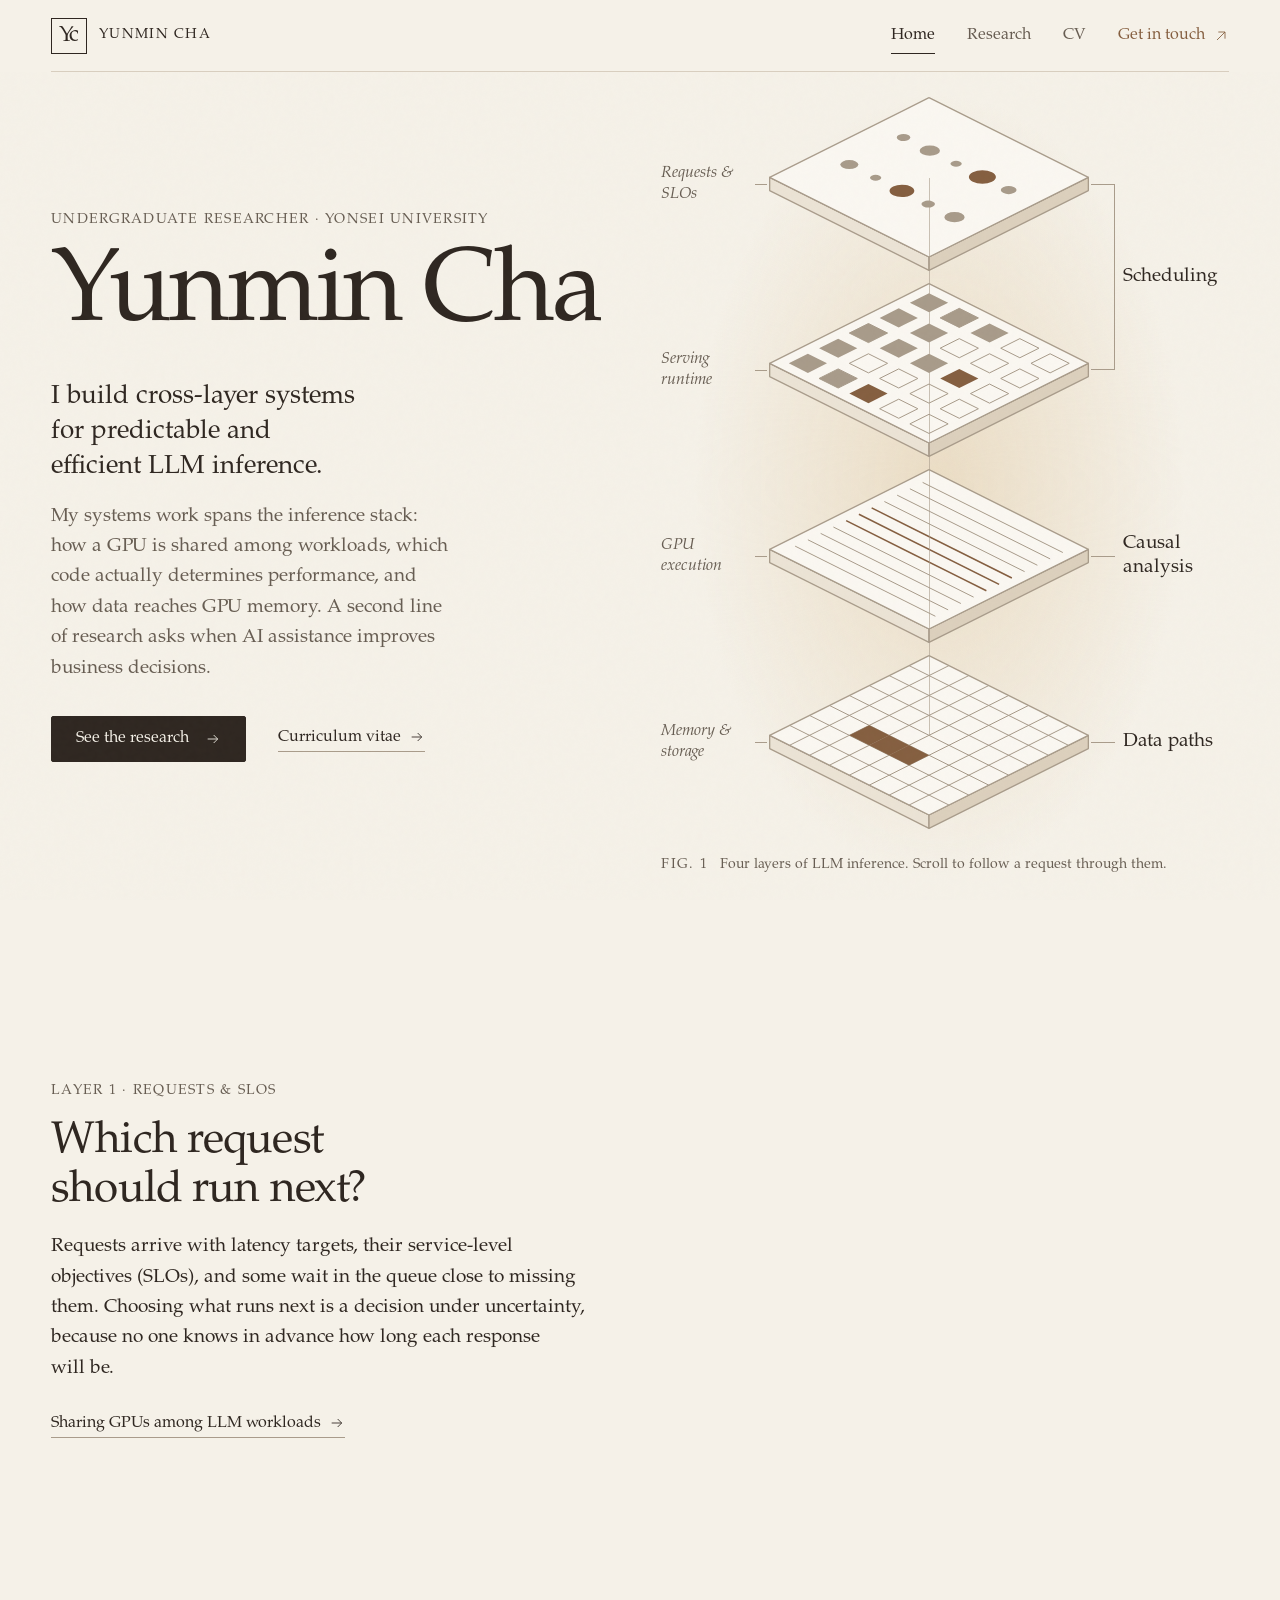
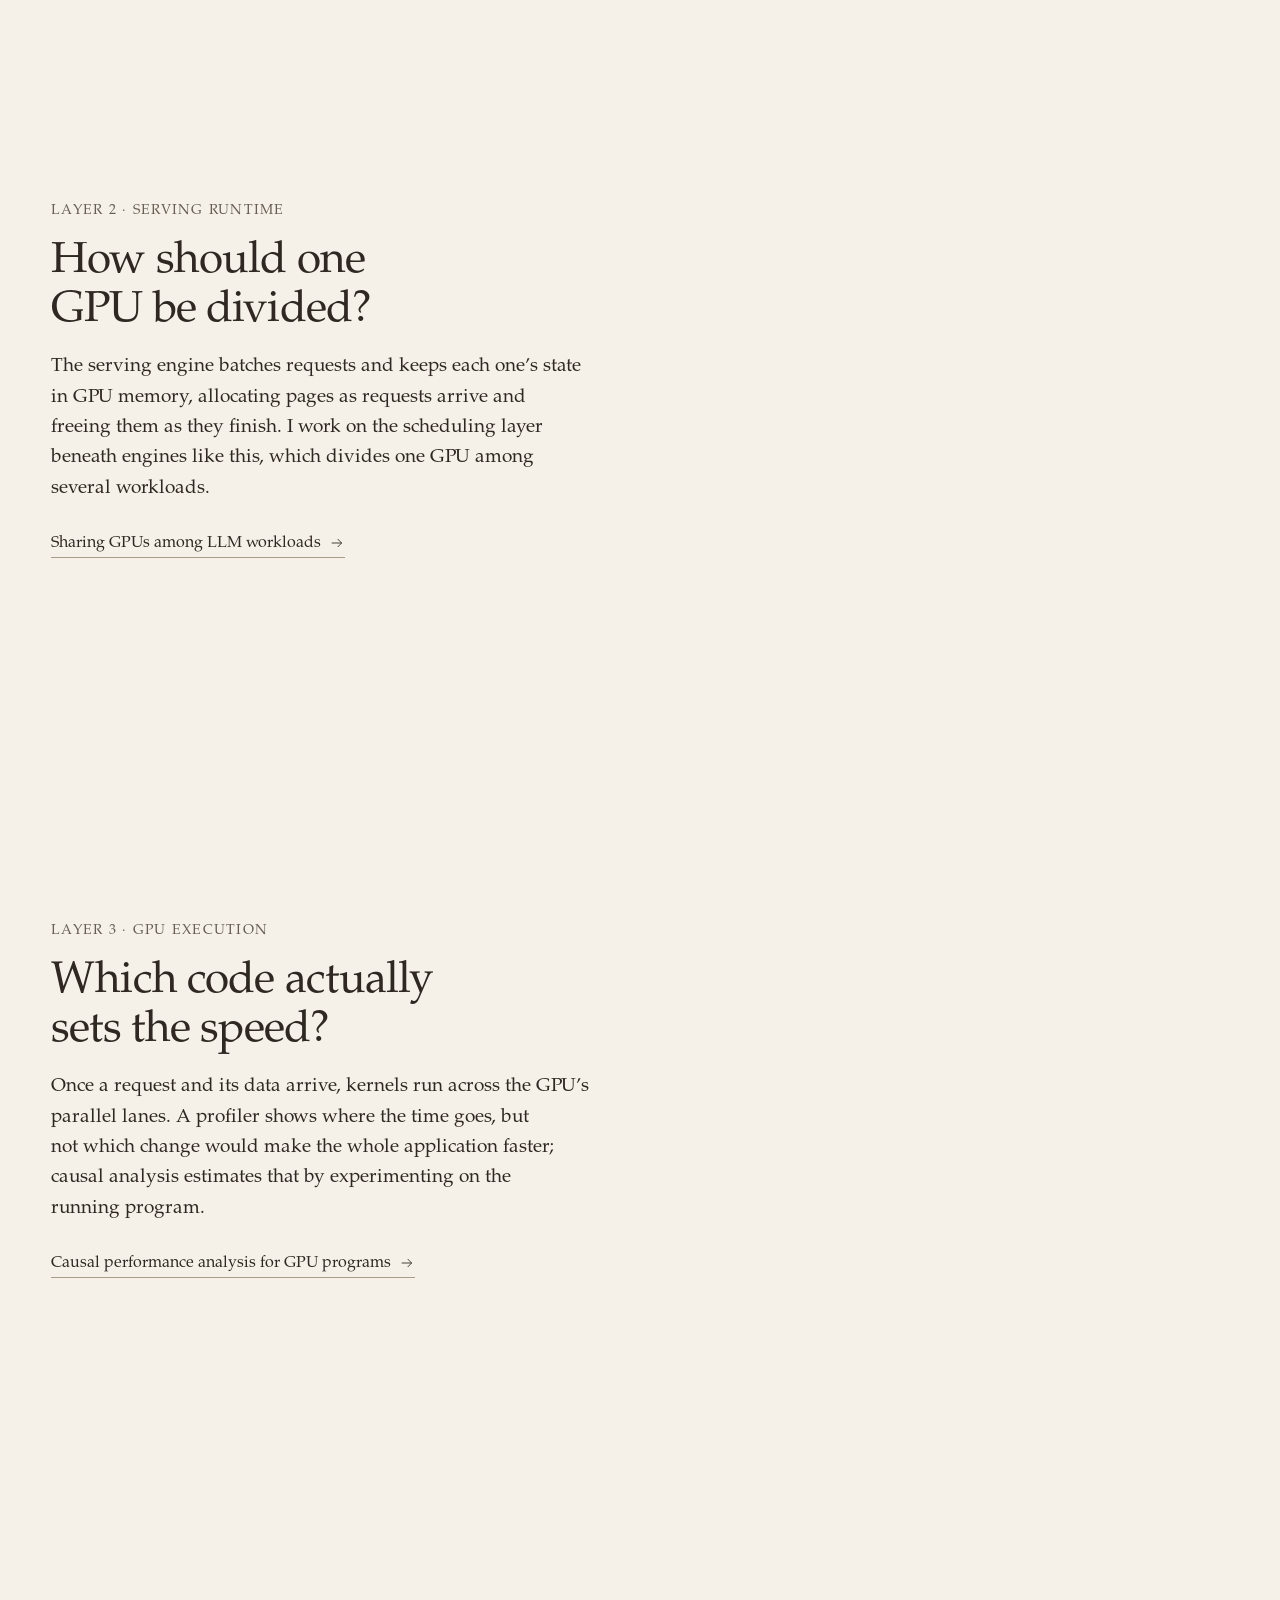
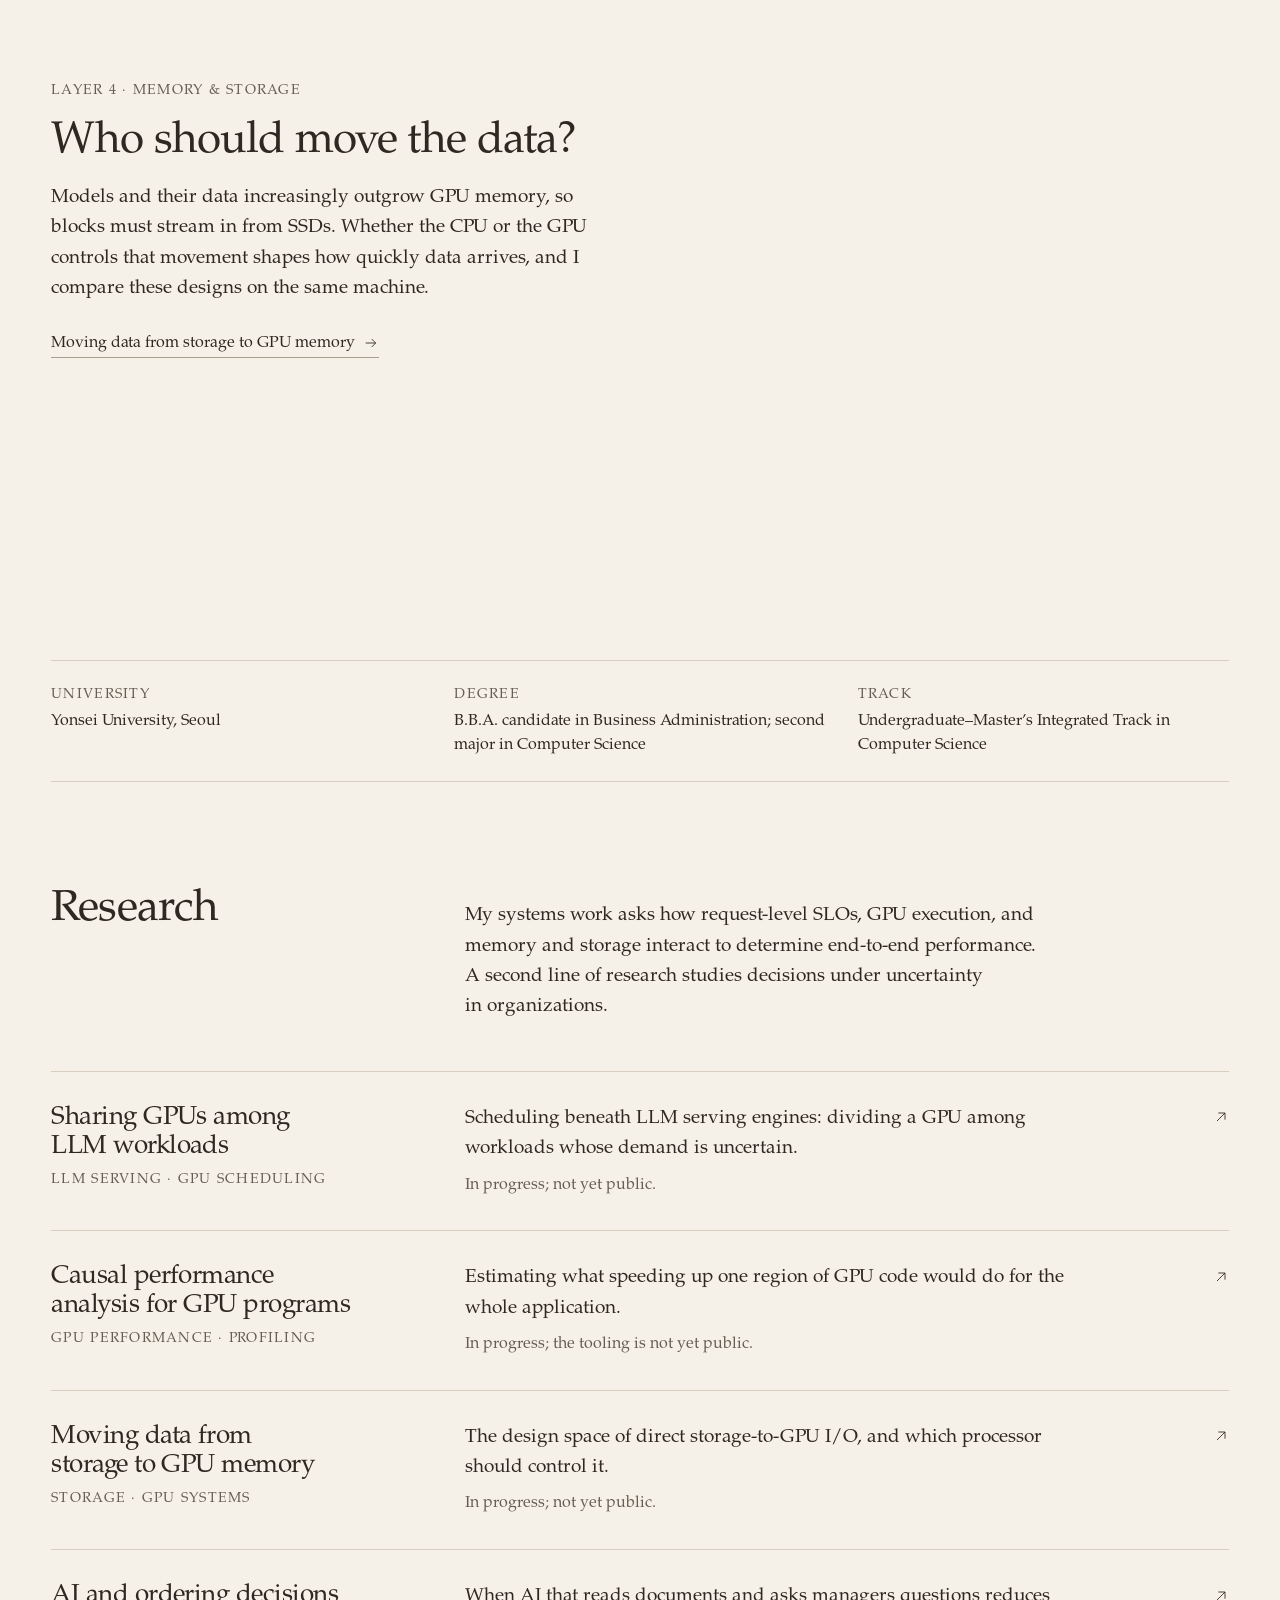
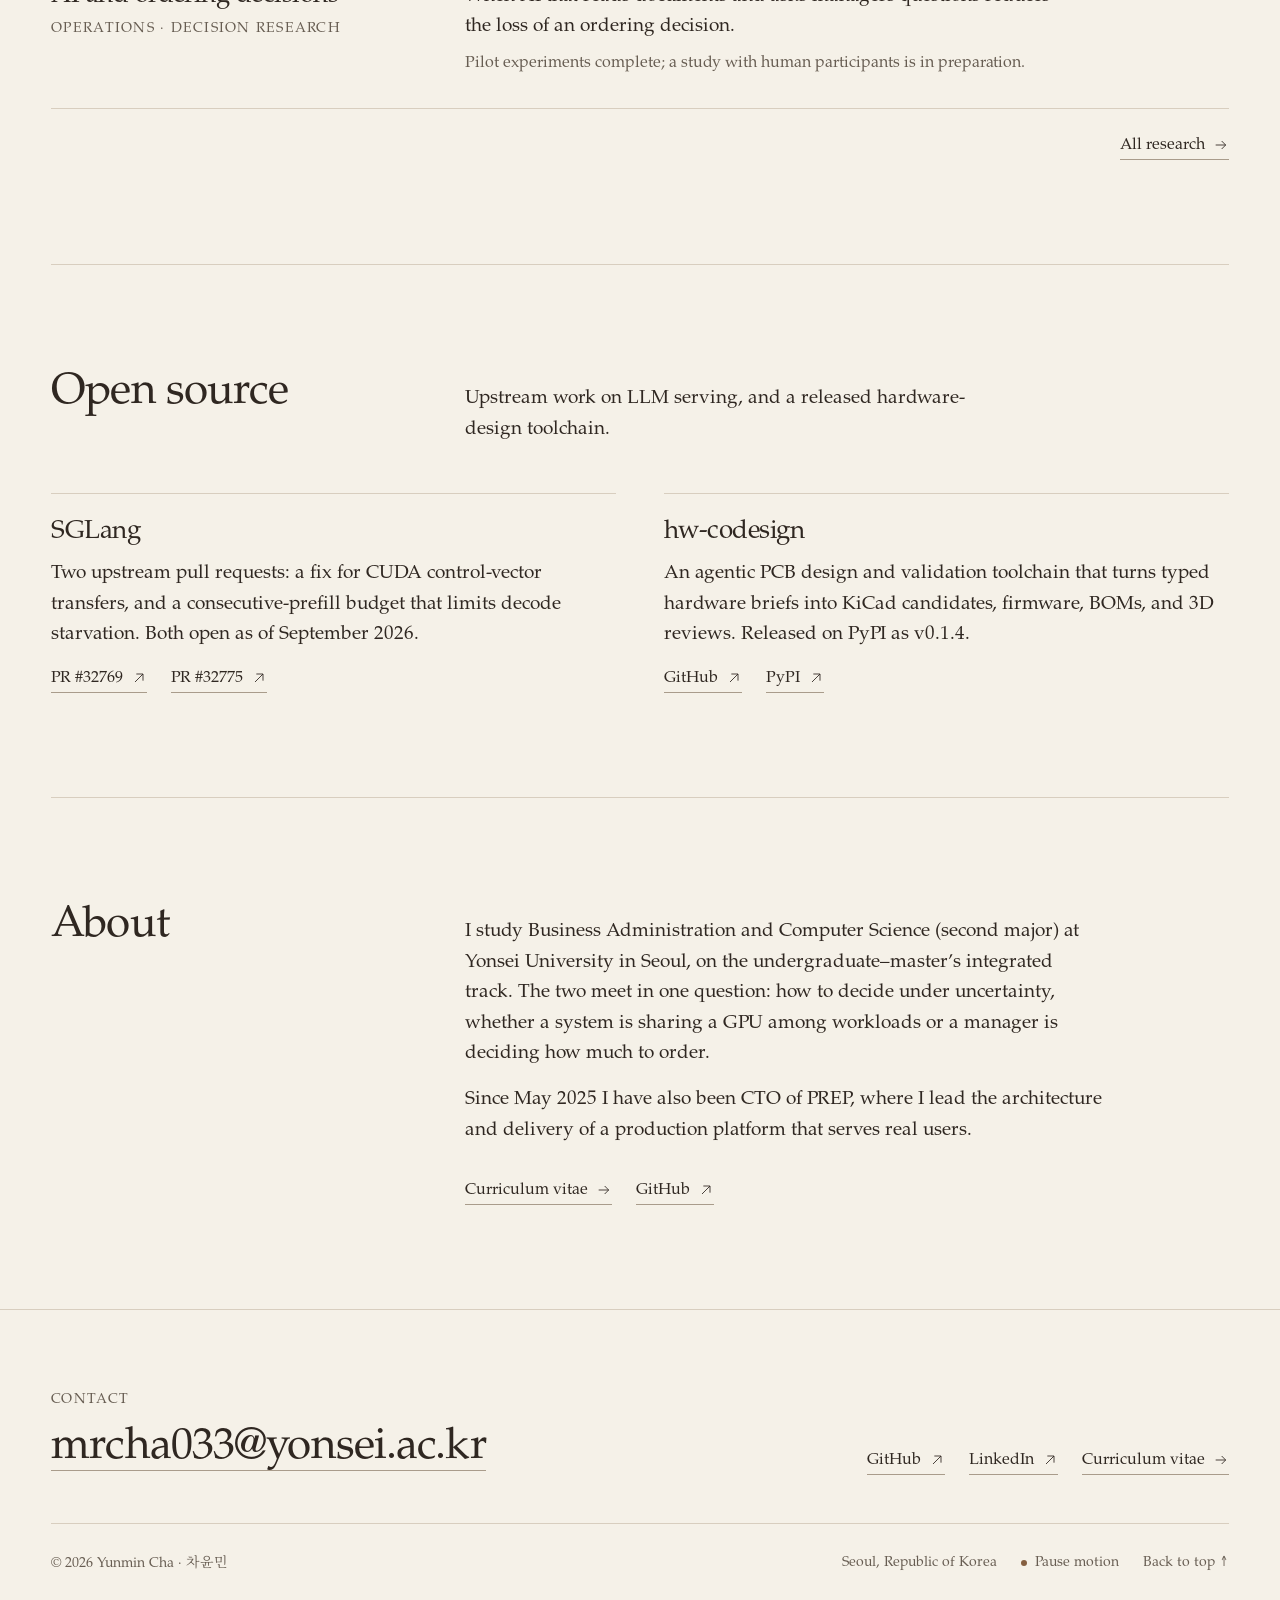
==== index.html @ 96cfbc92 "Deploy 69741c5 Co-Authored-By: Claude Opus 5.5 <noreply@anthropic.com> Claude-Session: https://claud" ====
<!doctype html><html lang="en"><head><meta charset="utf-8"><meta name="viewport" content="width=device-width,initial-scale=1"><meta name="color-scheme" content="light dark"><meta name="theme-color" content="#f5f1e8" media="(prefers-color-scheme: light)"><meta name="theme-color" content="#1b1714" media="(prefers-color-scheme: dark)"><title>Yunmin Cha — LLM inference systems</title><meta name="description" content="Yunmin Cha is an undergraduate researcher at Yonsei University working on systems for LLM inference and on decisions under uncertainty."><meta property="og:title" content="Yunmin Cha — LLM inference systems"><meta property="og:description" content="Yunmin Cha is an undergraduate researcher at Yonsei University working on systems for LLM inference and on decisions under uncertainty."><meta property="og:type" content="website"><meta property="og:url" content="https://mrcha033.github.io/"><link rel="canonical" href="https://mrcha033.github.io/"><link rel="icon" href="/assets/favicon.svg" type="image/svg+xml"><link rel="preload" href="/assets/fonts/scholar-serif.woff" as="font" type="font/woff" crossorigin><link rel="stylesheet" href="/assets/style.css"><script src="/assets/app.js" defer></script></head><body id="top" class="no-js"><a class="skip" href="#main">Skip to content</a><header class="site-header"><div class="wrap nav-shell"><a class="identity" href="/" aria-label="Yunmin Cha, home"><span class="monogram" aria-hidden="true">Yc</span><span class="identity-text">Yunmin Cha</span></a><button class="menu-toggle" type="button" aria-label="Open navigation" aria-expanded="false" aria-controls="navigation"><span>Menu</span><span class="menu-symbol" aria-hidden="true"></span></button><nav id="navigation" class="nav-links" aria-label="Main navigation"><a href="/" aria-current="page">Home</a><a href="/research/">Research</a><a href="/cv/">CV</a><a class="contact-nav" href="mailto:mrcha033@yonsei.ac.kr">Get in touch <svg class="arrow" width="16" height="16" viewBox="0 0 24 24" fill="none" aria-hidden="true"><path d="M6 18 18 6M8 6h10v10" stroke="currentColor" stroke-width="1.3"/></svg></a></nav></div></header><main id="main"><div class="wrap"><section class="story" aria-labelledby="hero-title"><div class="hero-copy"><p class="label hero-label initial-rise"><span>Undergraduate researcher</span><span class="sep" aria-hidden="true"> · </span><span>Yonsei University</span></p><h1 id="hero-title" class="hero-name initial-rise delay-one">Yunmin Cha</h1><p class="hero-lede initial-rise delay-two">I build cross-layer systems for predictable and efficient LLM inference.</p><p class="hero-text initial-rise delay-two">My systems work spans the inference stack: how a GPU is shared among workloads, which code actually determines performance, and how data reaches GPU memory. A second line of research asks when AI assistance improves business decisions.</p><div class="hero-actions initial-rise delay-three"><a class="button" href="/research/" >See the research<svg class="arrow" width="16" height="16" viewBox="0 0 24 24" fill="none" aria-hidden="true"><path d="M4 12h15m-6-6 6 6-6 6" stroke="currentColor" stroke-width="1.3"/></svg></a><a class="text-link" href="/cv/" >Curriculum vitae<svg class="arrow" width="16" height="16" viewBox="0 0 24 24" fill="none" aria-hidden="true"><path d="M4 12h15m-6-6 6 6-6 6" stroke="currentColor" stroke-width="1.3"/></svg></a></div></div><div class="story-figure"><figure class="stack initial-rise delay-three" aria-labelledby="fig-stack"><div class="stack-grid"><span class="stack-name" data-thread="scheduling" style="grid-row:1;--k:0">Requests &amp; SLOs</span><svg class="plate" data-thread="scheduling" data-layer="0" style="grid-row:1;--k:0" viewBox="-2 -2 244 134" aria-hidden="true"><polygon class="side-l" points="0,60 120,120 120,130 0,70"/><polygon class="side-r" points="120,120 240,60 240,70 120,130"/><polygon class="rim" points="120,0 240,60 120,120 0,60"/><g transform="matrix(120 60 -120 60 120 60)"><circle cx="-0.33" cy="-0.17" r="0.03" class="fill m queue" style="--i:0"/><circle cx="-0.165" cy="-0.17" r="0.045" class="fill m queue" style="--i:1"/><circle cx="0" cy="-0.17" r="0.025" class="fill m queue" style="--i:2"/><circle cx="0.165" cy="-0.17" r="0.06" class="hot m queue" style="--i:3"/><circle cx="0.165" cy="-0.17" r="0.06" class="m ripple" style="--i:3" vector-effect="non-scaling-stroke"/><circle cx="0.33" cy="-0.17" r="0.035" class="fill m queue" style="--i:4"/><circle cx="-0.33" cy="0.17" r="0.04" class="fill m queue" style="--i:5"/><circle cx="-0.165" cy="0.17" r="0.025" class="fill m queue" style="--i:6"/><circle cx="0" cy="0.17" r="0.055" class="hot m queue" style="--i:7"/><circle cx="0" cy="0.17" r="0.055" class="m ripple" style="--i:7" vector-effect="non-scaling-stroke"/><circle cx="0.165" cy="0.17" r="0.03" class="fill m queue" style="--i:8"/><circle cx="0.33" cy="0.17" r="0.045" class="fill m queue" style="--i:9"/><circle r=".035" class="m go" style="--dx:-0.165px;--dy:-0.17px;--n:0"/><circle r=".035" class="m go" style="--dx:0.165px;--dy:0.17px;--n:1"/><circle r=".035" class="m go" style="--dx:-0.33px;--dy:0.17px;--n:2"/></g></svg><span class="stack-name" data-thread="scheduling" style="grid-row:2;--k:1">Serving runtime</span><svg class="plate" data-thread="scheduling" data-layer="1" style="grid-row:2;--k:1" viewBox="-2 -2 244 134" aria-hidden="true"><polygon class="side-l" points="0,60 120,120 120,130 0,70"/><polygon class="side-r" points="120,120 240,60 240,70 120,130"/><polygon class="rim" points="120,0 240,60 120,120 0,60"/><g transform="matrix(120 60 -120 60 120 60)"><rect x="-0.44" y="-0.44" width=".12" height=".12" class="fill" vector-effect="non-scaling-stroke"/><rect x="-0.25" y="-0.44" width=".12" height=".12" class="fill m free" style="--i:0" vector-effect="non-scaling-stroke"/><rect x="-0.06" y="-0.44" width=".12" height=".12" class="fill" vector-effect="non-scaling-stroke"/><rect x="0.13" y="-0.44" width=".12" height=".12" class="cell m alloc" style="--i:0" vector-effect="non-scaling-stroke"/><rect x="0.32" y="-0.44" width=".12" height=".12" class="cell" vector-effect="non-scaling-stroke"/><rect x="-0.44" y="-0.25" width=".12" height=".12" class="fill" vector-effect="non-scaling-stroke"/><rect x="-0.25" y="-0.25" width=".12" height=".12" class="fill" vector-effect="non-scaling-stroke"/><rect x="-0.06" y="-0.25" width=".12" height=".12" class="cell m alloc" style="--i:1" vector-effect="non-scaling-stroke"/><rect x="0.13" y="-0.25" width=".12" height=".12" class="cell" vector-effect="non-scaling-stroke"/><rect x="0.32" y="-0.25" width=".12" height=".12" class="cell" vector-effect="non-scaling-stroke"/><rect x="-0.44" y="-0.06" width=".12" height=".12" class="fill m free" style="--i:1" vector-effect="non-scaling-stroke"/><rect x="-0.25" y="-0.06" width=".12" height=".12" class="fill" vector-effect="non-scaling-stroke"/><rect x="-0.06" y="-0.06" width=".12" height=".12" class="fill" vector-effect="non-scaling-stroke"/><rect x="0.13" y="-0.06" width=".12" height=".12" class="hot" vector-effect="non-scaling-stroke"/><rect x="0.32" y="-0.06" width=".12" height=".12" class="cell" vector-effect="non-scaling-stroke"/><rect x="-0.44" y="0.13" width=".12" height=".12" class="fill" vector-effect="non-scaling-stroke"/><rect x="-0.25" y="0.13" width=".12" height=".12" class="cell" vector-effect="non-scaling-stroke"/><rect x="-0.06" y="0.13" width=".12" height=".12" class="cell m alloc" style="--i:2" vector-effect="non-scaling-stroke"/><rect x="0.13" y="0.13" width=".12" height=".12" class="cell" vector-effect="non-scaling-stroke"/><rect x="0.32" y="0.13" width=".12" height=".12" class="cell" vector-effect="non-scaling-stroke"/><rect x="-0.44" y="0.32" width=".12" height=".12" class="fill" vector-effect="non-scaling-stroke"/><rect x="-0.25" y="0.32" width=".12" height=".12" class="fill m free" style="--i:2" vector-effect="non-scaling-stroke"/><rect x="-0.06" y="0.32" width=".12" height=".12" class="hot" vector-effect="non-scaling-stroke"/><rect x="0.13" y="0.32" width=".12" height=".12" class="cell m alloc" style="--i:3" vector-effect="non-scaling-stroke"/><rect x="0.32" y="0.32" width=".12" height=".12" class="cell" vector-effect="non-scaling-stroke"/><rect x="-.46" y="-.46" width=".16" height=".16" class="m cursor" vector-effect="non-scaling-stroke"/></g></svg><span class="stack-name" data-thread="performance" style="grid-row:3;--k:2">GPU execution</span><svg class="plate" data-thread="performance" data-layer="2" style="grid-row:3;--k:2" viewBox="-2 -2 244 134" aria-hidden="true"><polygon class="side-l" points="0,60 120,120 120,130 0,70"/><polygon class="side-r" points="120,120 240,60 240,70 120,130"/><polygon class="rim m flash" points="120,0 240,60 120,120 0,60"/><g transform="matrix(120 60 -120 60 120 60)"><line x1="-.44" y1="-0.40" x2=".44" y2="-0.40" class="ink m wave" style="--d:5" vector-effect="non-scaling-stroke"/><rect x="-.44" y="-0.411" width=".1" height=".022" class="m job" style="--i:0"/><rect x="-.44" y="-0.411" width=".14" height=".022" class="m burst" style="--d:5"/><line x1="-.44" y1="-0.32" x2=".44" y2="-0.32" class="ink m wave" style="--d:4" vector-effect="non-scaling-stroke"/><rect x="-.44" y="-0.331" width=".14" height=".022" class="m burst" style="--d:4"/><line x1="-.44" y1="-0.24" x2=".44" y2="-0.24" class="ink m wave" style="--d:3" vector-effect="non-scaling-stroke"/><rect x="-.44" y="-0.251" width=".1" height=".022" class="m job" style="--i:2"/><rect x="-.44" y="-0.251" width=".14" height=".022" class="m burst" style="--d:3"/><line x1="-.44" y1="-0.16" x2=".44" y2="-0.16" class="ink m wave" style="--d:2" vector-effect="non-scaling-stroke"/><rect x="-.44" y="-0.171" width=".14" height=".022" class="m burst" style="--d:2"/><line x1="-.44" y1="-0.08" x2=".44" y2="-0.08" class="hot m lane" style="--d:1" vector-effect="non-scaling-stroke"/><rect x="-.44" y="-0.091" width=".1" height=".022" class="m kernel" style="--i:4"/><line x1="-.44" y1="0.00" x2=".44" y2="0.00" class="hot m lane" style="--d:0" vector-effect="non-scaling-stroke"/><rect x="-.44" y="-0.011" width=".1" height=".022" class="m kernel" style="--i:5"/><line x1="-.44" y1="0.08" x2=".44" y2="0.08" class="hot m lane" style="--d:1" vector-effect="non-scaling-stroke"/><rect x="-.44" y="0.069" width=".1" height=".022" class="m kernel" style="--i:6"/><line x1="-.44" y1="0.16" x2=".44" y2="0.16" class="ink m wave" style="--d:2" vector-effect="non-scaling-stroke"/><rect x="-.44" y="0.149" width=".14" height=".022" class="m burst" style="--d:2"/><line x1="-.44" y1="0.24" x2=".44" y2="0.24" class="ink m wave" style="--d:3" vector-effect="non-scaling-stroke"/><rect x="-.44" y="0.229" width=".1" height=".022" class="m job" style="--i:8"/><rect x="-.44" y="0.229" width=".14" height=".022" class="m burst" style="--d:3"/><line x1="-.44" y1="0.32" x2=".44" y2="0.32" class="ink m wave" style="--d:4" vector-effect="non-scaling-stroke"/><rect x="-.44" y="0.309" width=".14" height=".022" class="m burst" style="--d:4"/><line x1="-.44" y1="0.40" x2=".44" y2="0.40" class="ink m wave" style="--d:5" vector-effect="non-scaling-stroke"/><rect x="-.44" y="0.389" width=".1" height=".022" class="m job" style="--i:10"/><rect x="-.44" y="0.389" width=".14" height=".022" class="m burst" style="--d:5"/></g></svg><span class="stack-name" data-thread="data-paths" style="grid-row:4;--k:3">Memory &amp; storage</span><svg class="plate" data-thread="data-paths" data-layer="3" style="grid-row:4;--k:3" viewBox="-2 -2 244 134" aria-hidden="true"><polygon class="side-l" points="0,60 120,120 120,130 0,70"/><polygon class="side-r" points="120,120 240,60 240,70 120,130"/><polygon class="rim" points="120,0 240,60 120,120 0,60"/><g transform="matrix(120 60 -120 60 120 60)"><line x1="-0.375" y1="-.5" x2="-0.375" y2=".5" class="ink" vector-effect="non-scaling-stroke"/><line x1="-.5" y1="-0.375" x2=".5" y2="-0.375" class="ink" vector-effect="non-scaling-stroke"/><line x1="-0.250" y1="-.5" x2="-0.250" y2=".5" class="ink" vector-effect="non-scaling-stroke"/><line x1="-.5" y1="-0.250" x2=".5" y2="-0.250" class="ink" vector-effect="non-scaling-stroke"/><line x1="-0.125" y1="-.5" x2="-0.125" y2=".5" class="ink" vector-effect="non-scaling-stroke"/><line x1="-.5" y1="-0.125" x2=".5" y2="-0.125" class="ink" vector-effect="non-scaling-stroke"/><line x1="0.000" y1="-.5" x2="0.000" y2=".5" class="ink" vector-effect="non-scaling-stroke"/><line x1="-.5" y1="0.000" x2=".5" y2="0.000" class="ink" vector-effect="non-scaling-stroke"/><line x1="0.125" y1="-.5" x2="0.125" y2=".5" class="ink" vector-effect="non-scaling-stroke"/><line x1="-.5" y1="0.125" x2=".5" y2="0.125" class="ink" vector-effect="non-scaling-stroke"/><line x1="0.250" y1="-.5" x2="0.250" y2=".5" class="ink" vector-effect="non-scaling-stroke"/><line x1="-.5" y1="0.250" x2=".5" y2="0.250" class="ink" vector-effect="non-scaling-stroke"/><line x1="0.375" y1="-.5" x2="0.375" y2=".5" class="ink" vector-effect="non-scaling-stroke"/><line x1="-.5" y1="0.375" x2=".5" y2="0.375" class="ink" vector-effect="non-scaling-stroke"/><rect x="-0.250" y=".125" width=".125" height=".125" class="hot m read" style="--i:0"/><rect x="-0.125" y=".125" width=".125" height=".125" class="hot m read" style="--i:1"/><rect x="0.000" y=".125" width=".125" height=".125" class="hot m read" style="--i:2"/><rect x="-0.250" y=".125" width=".125" height=".125" class="m fetch" style="--i:0;--dx:0.1875px;--dy:-.1875px"/><rect x="-0.125" y=".125" width=".125" height=".125" class="m fetch" style="--i:1;--dx:0.0625px;--dy:-.1875px"/><rect x="0.000" y=".125" width=".125" height=".125" class="m fetch" style="--i:2;--dx:-0.0625px;--dy:-.1875px"/></g></svg><a class="stack-project span-2" data-thread="scheduling" href="/research/#scheduling" style="--k:.5">Scheduling</a><a class="stack-project" data-thread="performance" href="/research/#performance" style="grid-row:3;--k:2">Causal analysis</a><a class="stack-project" data-thread="data-paths" href="/research/#data-paths" style="grid-row:4;--k:3">Data paths</a><div class="stack-flow" aria-hidden="true"><i class="m beam"></i><i class="m down" style="--o:0"></i><i class="m down spark" style="--o:1"></i><i class="m down spark" style="--o:2"></i><i class="m up" style="--o:0"></i><i class="m up" style="--o:1"></i><i class="m up" style="--o:2"></i><i class="m hit" style="--o:0"></i><i class="m hit" style="--o:1"></i></div></div><figcaption id="fig-stack"><span class="fig-no">Fig. 1</span> Four layers of LLM inference. Scroll to follow a request through them.</figcaption></figure></div><ol class="story-steps" aria-label="The four layers in Fig. 1"><li class="story-step" data-step="0"><p class="label">Layer 1 · Requests &amp; SLOs</p><h2>Which request should run next?</h2><p>Requests arrive with latency targets, their service-level objectives (SLOs), and some wait in the queue close to missing them. Choosing what runs next is a decision under uncertainty, because no one knows in advance how long each response will be.</p><p class="story-link"><a class="text-link" href="/research/#scheduling" >Sharing GPUs among LLM workloads<svg class="arrow" width="16" height="16" viewBox="0 0 24 24" fill="none" aria-hidden="true"><path d="M4 12h15m-6-6 6 6-6 6" stroke="currentColor" stroke-width="1.3"/></svg></a></p></li><li class="story-step" data-step="1"><p class="label">Layer 2 · Serving runtime</p><h2>How should one GPU be divided?</h2><p>The serving engine batches requests and keeps each one’s state in GPU memory, allocating pages as requests arrive and freeing them as they finish. I work on the scheduling layer beneath engines like this, which divides one GPU among several workloads.</p><p class="story-link"><a class="text-link" href="/research/#scheduling" >Sharing GPUs among LLM workloads<svg class="arrow" width="16" height="16" viewBox="0 0 24 24" fill="none" aria-hidden="true"><path d="M4 12h15m-6-6 6 6-6 6" stroke="currentColor" stroke-width="1.3"/></svg></a></p></li><li class="story-step" data-step="2"><p class="label">Layer 3 · GPU execution</p><h2>Which code actually sets the speed?</h2><p>Once a request and its data arrive, kernels run across the GPU’s parallel lanes. A profiler shows where the time goes, but not which change would make the whole application faster; causal analysis estimates that by experimenting on the running program.</p><p class="story-link"><a class="text-link" href="/research/#performance" >Causal performance analysis for GPU programs<svg class="arrow" width="16" height="16" viewBox="0 0 24 24" fill="none" aria-hidden="true"><path d="M4 12h15m-6-6 6 6-6 6" stroke="currentColor" stroke-width="1.3"/></svg></a></p></li><li class="story-step" data-step="3"><p class="label">Layer 4 · Memory &amp; storage</p><h2>Who should move the data?</h2><p>Models and their data increasingly outgrow GPU memory, so blocks must stream in from SSDs. Whether the CPU or the GPU controls that movement shapes how quickly data arrives, and I compare these designs on the same machine.</p><p class="story-link"><a class="text-link" href="/research/#data-paths" >Moving data from storage to GPU memory<svg class="arrow" width="16" height="16" viewBox="0 0 24 24" fill="none" aria-hidden="true"><path d="M4 12h15m-6-6 6 6-6 6" stroke="currentColor" stroke-width="1.3"/></svg></a></p></li></ol></section><dl class="facts"><div><dt class="label">University</dt><dd>Yonsei University, Seoul</dd></div><div><dt class="label">Degree</dt><dd>B.B.A. candidate in Business Administration; second major in Computer Science</dd></div><div><dt class="label">Track</dt><dd>Undergraduate–Master’s Integrated Track in Computer Science</dd></div></dl><section class="section" aria-labelledby="research-title"><div class="section-head reveal"><h2 id="research-title">Research</h2><p class="section-intro">My systems work asks how request-level SLOs, GPU execution, and memory and storage interact to determine end-to-end performance. A second line of research studies decisions under uncertainty in organizations.</p></div><div class="project-list"><a class="project-row reveal" href="/research/#scheduling"><div class="project-name"><h3>Sharing GPUs among LLM workloads</h3><p class="label">LLM serving · GPU scheduling</p></div><p class="project-desc">Scheduling beneath LLM serving engines: dividing a GPU among workloads whose demand is uncertain.</p><p class="project-result">In progress; not yet public.</p><svg class="arrow" width="16" height="16" viewBox="0 0 24 24" fill="none" aria-hidden="true"><path d="M6 18 18 6M8 6h10v10" stroke="currentColor" stroke-width="1.3"/></svg></a><a class="project-row reveal" href="/research/#performance"><div class="project-name"><h3>Causal performance analysis for GPU programs</h3><p class="label">GPU performance · Profiling</p></div><p class="project-desc">Estimating what speeding up one region of GPU code would do for the whole application.</p><p class="project-result">In progress; the tooling is not yet public.</p><svg class="arrow" width="16" height="16" viewBox="0 0 24 24" fill="none" aria-hidden="true"><path d="M6 18 18 6M8 6h10v10" stroke="currentColor" stroke-width="1.3"/></svg></a><a class="project-row reveal" href="/research/#data-paths"><div class="project-name"><h3>Moving data from storage to GPU memory</h3><p class="label">Storage · GPU systems</p></div><p class="project-desc">The design space of direct storage-to-GPU I/O, and which processor should control it.</p><p class="project-result">In progress; not yet public.</p><svg class="arrow" width="16" height="16" viewBox="0 0 24 24" fill="none" aria-hidden="true"><path d="M6 18 18 6M8 6h10v10" stroke="currentColor" stroke-width="1.3"/></svg></a><a class="project-row reveal" href="/research/#decisions"><div class="project-name"><h3>AI and ordering decisions</h3><p class="label">Operations · Decision research</p></div><p class="project-desc">When AI that reads documents and asks managers questions reduces the loss of an ordering decision.</p><p class="project-result">Pilot experiments complete; a study with human participants is in preparation.</p><svg class="arrow" width="16" height="16" viewBox="0 0 24 24" fill="none" aria-hidden="true"><path d="M6 18 18 6M8 6h10v10" stroke="currentColor" stroke-width="1.3"/></svg></a></div><div class="section-tail"><a class="text-link" href="/research/" >All research<svg class="arrow" width="16" height="16" viewBox="0 0 24 24" fill="none" aria-hidden="true"><path d="M4 12h15m-6-6 6 6-6 6" stroke="currentColor" stroke-width="1.3"/></svg></a></div></section><section class="section section-ruled" aria-labelledby="oss-title"><div class="section-head reveal"><h2 id="oss-title">Open source</h2><p class="section-intro">Upstream work on LLM serving, and a released hardware-design toolchain.</p></div><div class="oss-list"><div class="oss-item reveal"><h3>SGLang</h3><p>Two upstream pull requests: a fix for CUDA control-vector transfers, and a consecutive-prefill budget that limits decode starvation. Both open as of September 2026.</p><div class="link-row"><a class="text-link" href="https://github.com/sgl-project/sglang/pull/32769" target="_blank" rel="noopener noreferrer">PR #32769<svg class="arrow" width="16" height="16" viewBox="0 0 24 24" fill="none" aria-hidden="true"><path d="M6 18 18 6M8 6h10v10" stroke="currentColor" stroke-width="1.3"/></svg></a><a class="text-link" href="https://github.com/sgl-project/sglang/pull/32775" target="_blank" rel="noopener noreferrer">PR #32775<svg class="arrow" width="16" height="16" viewBox="0 0 24 24" fill="none" aria-hidden="true"><path d="M6 18 18 6M8 6h10v10" stroke="currentColor" stroke-width="1.3"/></svg></a></div></div><div class="oss-item reveal"><h3>hw-codesign</h3><p>An agentic PCB design and validation toolchain that turns typed hardware briefs into KiCad candidates, firmware, BOMs, and 3D reviews. Released on PyPI as v0.1.4.</p><div class="link-row"><a class="text-link" href="https://github.com/mrcha033/hw-codesign" target="_blank" rel="noopener noreferrer">GitHub<svg class="arrow" width="16" height="16" viewBox="0 0 24 24" fill="none" aria-hidden="true"><path d="M6 18 18 6M8 6h10v10" stroke="currentColor" stroke-width="1.3"/></svg></a><a class="text-link" href="https://pypi.org/project/hw-codesign/" target="_blank" rel="noopener noreferrer">PyPI<svg class="arrow" width="16" height="16" viewBox="0 0 24 24" fill="none" aria-hidden="true"><path d="M6 18 18 6M8 6h10v10" stroke="currentColor" stroke-width="1.3"/></svg></a></div></div></div></section><section class="section section-ruled" aria-labelledby="about-title"><div class="section-head reveal"><h2 id="about-title">About</h2><div class="about-copy"><p>I study Business Administration and Computer Science (second major) at Yonsei University in Seoul, on the undergraduate–master’s integrated track. The two meet in one question: how to decide under uncertainty, whether a system is sharing a GPU among workloads or a manager is deciding how much to order.</p><p>Since May 2025 I have also been CTO of PREP, where I lead the architecture and delivery of a production platform that serves real users.</p><div class="link-row"><a class="text-link" href="/cv/" >Curriculum vitae<svg class="arrow" width="16" height="16" viewBox="0 0 24 24" fill="none" aria-hidden="true"><path d="M4 12h15m-6-6 6 6-6 6" stroke="currentColor" stroke-width="1.3"/></svg></a><a class="text-link" href="https://github.com/mrcha033" target="_blank" rel="noopener noreferrer">GitHub<svg class="arrow" width="16" height="16" viewBox="0 0 24 24" fill="none" aria-hidden="true"><path d="M6 18 18 6M8 6h10v10" stroke="currentColor" stroke-width="1.3"/></svg></a></div></div></div></section></div></main><footer class="site-footer"><div class="wrap"><div class="footer-main"><div class="footer-contact"><p class="label">Contact</p><a class="footer-email" href="mailto:mrcha033@yonsei.ac.kr">mrcha033@yonsei.ac.kr</a></div><div class="footer-links"><a class="text-link" href="https://github.com/mrcha033" target="_blank" rel="noopener noreferrer">GitHub<svg class="arrow" width="16" height="16" viewBox="0 0 24 24" fill="none" aria-hidden="true"><path d="M6 18 18 6M8 6h10v10" stroke="currentColor" stroke-width="1.3"/></svg></a><a class="text-link" href="https://www.linkedin.com/in/ynmncha/" target="_blank" rel="noopener noreferrer">LinkedIn<svg class="arrow" width="16" height="16" viewBox="0 0 24 24" fill="none" aria-hidden="true"><path d="M6 18 18 6M8 6h10v10" stroke="currentColor" stroke-width="1.3"/></svg></a><a class="text-link" href="/cv/" >Curriculum vitae<svg class="arrow" width="16" height="16" viewBox="0 0 24 24" fill="none" aria-hidden="true"><path d="M4 12h15m-6-6 6 6-6 6" stroke="currentColor" stroke-width="1.3"/></svg></a></div></div><div class="footer-bottom"><span>© 2026 Yunmin Cha · <span lang="ko">차윤민</span></span><div class="footer-controls"><span>Seoul, Republic of Korea</span><button class="motion-toggle" type="button" aria-pressed="false" aria-label="Pause decorative motion"><span class="motion-dot" aria-hidden="true"></span><span class="motion-label">Pause motion</span></button><a href="#top">Back to top ↑</a></div></div></div></footer></body></html>
---- assets/style.css ----
/* Yunmin Cha — site styles.
   Type sizes, spacing, tracking, and color come from the tokens in :root;
   reach for a token before introducing a new value. */

@font-face { font-family: Scholar; src: url('/assets/fonts/scholar-serif.woff') format('woff'); font-weight: 400; font-display: swap; }
@font-face { font-family: Scholar; src: url('/assets/fonts/scholar-italic.woff') format('woff'); font-weight: 400; font-style: italic; font-display: swap; }
/* Korean: a Noto Serif KR subset holding only the syllables the site uses (scripts/fetch_korean_font.py). */
@font-face { font-family: 'Scholar KR'; src: url('/assets/fonts/scholar-ko.woff2') format('woff2'); font-weight: 400; font-display: swap; unicode-range: U+AC00-D7A3; }

:root {
  color-scheme: light dark;

  /* Color */
  --paper: #f5f1e8;
  --paper-deep: #eee8dc;
  --ink: #2f2721;
  --muted: #675d52;
  --line: #d8cebf;
  --line-strong: #a99c8b;
  --accent: #855f40;
  --accent-soft: #e2d6c6;
  --mark-muted: #a89b8a;
  --glow: #eadcc4;
  --shadow: rgb(48 37 26 / .1);
  --selection: #dcc9ad;
  /* Fig. 1: slab faces, and the spark that marks moving work */
  --slab-top: #faf7f1;
  --slab-left: #ebe3d5;
  --slab-right: #dcd0bd;
  --spark: #b5622a;

  /* Families */
  --serif: Scholar, Palatino, 'Palatino Linotype', 'Book Antiqua', Georgia, serif;
  --serif-ko: 'Scholar KR', 'Noto Serif KR', 'Noto Serif CJK KR', AppleMyungjo, 'Nanum Myeongjo', Batang, serif;

  /* Type scale: seven steps, fluid between small and wide viewports */
  --step-meta: .875rem;                                    /* 14px  labels, dates, captions */
  --step-ui: 1rem;                                         /* 16px  nav, buttons, data */
  --step-body: clamp(1.0625rem, 1rem + .25vw, 1.1875rem);  /* 17–19 prose */
  --step-lede: clamp(1.25rem, 1.08rem + .7vw, 1.625rem);   /* 20–26 ledes, h3 */
  --step-h2: clamp(1.75rem, 1.3rem + 1.9vw, 2.75rem);      /* 28–44 */
  --step-h1: clamp(2.5rem, 1.6rem + 3.6vw, 4.5rem);        /* 40–72 */
  --step-display: clamp(3.5rem, 2rem + 6vw, 6.5rem);       /* 56–104 the name */

  --track-tight: -.02em;
  --track-display: -.03em;
  --track-caps: .09em;

  /* Space */
  --space-1: .25rem;
  --space-2: .5rem;
  --space-3: .75rem;
  --space-4: 1rem;
  --space-5: 1.5rem;
  --space-6: 2rem;
  --space-7: 3rem;
  --space-8: clamp(3rem, 2rem + 4vw, 5rem);
  --space-9: clamp(4rem, 2.5rem + 5vw, 6.5rem);

  --gutter: clamp(1.25rem, 4vw, 3.5rem);
  --measure: 40rem;
  --header-h: 4.5rem;
  --ease: cubic-bezier(.22, 1, .36, 1);
}

@media (prefers-color-scheme: dark) {
  :root {
    --paper: #1b1714;
    --paper-deep: #221d19;
    --ink: #ece5d8;
    --muted: #ab9f90;
    --line: #3a322b;
    --line-strong: #62574b;
    --accent: #cf9f72;
    --accent-soft: #3a3129;
    --mark-muted: #6c6155;
    --glow: #2b231c;
    --shadow: rgb(0 0 0 / .4);
    --selection: #4a3a2c;
    --slab-top: #26201b;
    --slab-left: #171310;
    --slab-right: #110e0b;
    --spark: #f2a660;
  }
}

/* Base */

*, *::before, *::after { box-sizing: border-box; }
html { -webkit-text-size-adjust: 100%; text-size-adjust: 100%; scroll-behavior: smooth; scroll-padding-top: calc(var(--header-h) + var(--space-5)); }
body {
  margin: 0;
  min-height: 100vh;
  background: var(--paper);
  color: var(--ink);
  font-family: var(--serif);
  font-size: var(--step-body);
  line-height: 1.6;
  font-kerning: normal;
  -webkit-font-smoothing: antialiased;
  text-rendering: optimizeLegibility;
}
body::after {
  content: '';
  position: fixed;
  inset: 0;
  z-index: 10;
  pointer-events: none;
  opacity: .03;
  background-image: url("data:image/svg+xml,%3Csvg viewBox='0 0 180 180' xmlns='http://www.w3.org/2000/svg'%3E%3Cfilter id='n'%3E%3CfeTurbulence type='fractalNoise' baseFrequency='.8' numOctaves='3' stitchTiles='stitch'/%3E%3C/filter%3E%3Crect width='100%25' height='100%25' opacity='.65' filter='url(%23n)'/%3E%3C/svg%3E");
}
::selection { background: var(--selection); color: var(--ink); }
a { color: inherit; text-decoration: none; }
button, input { font: inherit; color: inherit; }
button { padding: 0; border: 0; background: none; cursor: pointer; }
button, a, input { -webkit-tap-highlight-color: transparent; }
:focus-visible { outline: 2px solid var(--accent); outline-offset: 4px; }
svg { display: block; }
h1, h2, h3, p, figure, blockquote, dl, dd { margin: 0; }
h1, h2, h3 { font-family: var(--serif); font-weight: 400; line-height: 1.12; letter-spacing: var(--track-tight); text-wrap: balance; }
p, li, dd { text-wrap: pretty; }
[lang="ko"] { font-family: var(--serif-ko); letter-spacing: 0; }
[hidden] { display: none !important; }

.wrap { width: min(75rem, 100% - 2 * var(--gutter)); margin-inline: auto; }
.skip { position: fixed; top: -100px; left: var(--space-5); z-index: 100; padding: var(--space-3) var(--space-5); background: var(--ink); color: var(--paper); font-size: var(--step-ui); }
.skip:focus { top: var(--space-3); }

.label {
  font-size: var(--step-meta);
  font-weight: 400;
  line-height: 1.45;
  letter-spacing: var(--track-caps);
  text-transform: uppercase;
  color: var(--muted);
}
.fig-no { font-size: var(--step-meta); letter-spacing: var(--track-caps); text-transform: uppercase; color: var(--muted); }

/* Links and buttons */

.arrow { flex: none; transition: transform .35s var(--ease); }
.text-link {
  display: inline-flex;
  align-items: center;
  gap: var(--space-2);
  padding-bottom: 2px;
  border-bottom: 1px solid var(--line-strong);
  font-size: var(--step-ui);
  line-height: 1.5;
  transition: border-color .2s;
}
.text-link:hover { border-color: currentColor; }
.text-link:hover .arrow { transform: translateX(3px); }
.text-link[target]:hover .arrow { transform: translate(2px, -2px); }
.text-link[download]:hover .arrow { transform: translateY(2px); }
.button {
  display: inline-flex;
  align-items: center;
  justify-content: center;
  gap: var(--space-4);
  min-height: 2.875rem;
  padding: 0 var(--space-5);
  border: 1px solid var(--ink);
  border-radius: 2px;
  background: var(--ink);
  color: var(--paper);
  font-size: var(--step-ui);
  transition: background .25s, color .25s;
}
.button:hover { background: transparent; color: var(--ink); }
.button:hover .arrow { transform: translateX(3px); }
.button[download]:hover .arrow { transform: translateY(2px); }
.link-row { display: flex; flex-wrap: wrap; gap: var(--space-3) var(--space-5); margin-top: var(--space-4); }

/* Header */

.site-header { position: sticky; top: 0; z-index: 30; background: color-mix(in srgb, var(--paper) 90%, transparent); backdrop-filter: blur(14px); -webkit-backdrop-filter: blur(14px); }
.nav-shell { height: var(--header-h); display: flex; align-items: center; justify-content: space-between; gap: var(--space-5); border-bottom: 1px solid var(--line); }
.identity { display: flex; align-items: center; gap: var(--space-3); }
.monogram {
  display: grid;
  place-items: center;
  width: 2.25rem;
  height: 2.25rem;
  padding-right: .15em;
  border: 1px solid var(--ink);
  font-family: var(--serif);
  font-size: 1.375rem; /* logo glyph, sized to its box */
  line-height: 1;
  letter-spacing: -.12em;
}
.identity-text { font-size: var(--step-meta); letter-spacing: var(--track-caps); text-transform: uppercase; }
.nav-links { display: flex; align-items: center; gap: var(--space-6); font-size: var(--step-ui); }
.nav-links a { position: relative; padding-block: var(--space-2); color: var(--muted); transition: color .2s; }
.nav-links a:hover, .nav-links a[aria-current="page"] { color: var(--ink); }
.nav-links a::after { content: ''; position: absolute; left: 0; right: 0; bottom: 2px; height: 1px; background: currentColor; transform: scaleX(0); transform-origin: left; transition: transform .35s var(--ease); }
.nav-links a:hover::after, .nav-links a[aria-current="page"]::after { transform: scaleX(1); }
.nav-links .contact-nav { display: inline-flex; align-items: center; gap: var(--space-2); color: var(--accent); }
.menu-toggle { display: none; }

/* Home: the hero and the story of Fig. 1.
   The figure stays pinned beside the hero and the four layer descriptions that follow it. app.js
   marks the description being read with data-step on .story, and the figure focuses that layer. */

.story { display: grid; grid-template-columns: minmax(0, 1fr) minmax(0, 1.05fr); column-gap: var(--space-7); }
.hero-copy { grid-column: 1; grid-row: 1; display: flex; flex-direction: column; justify-content: center; min-height: calc(100svh - var(--header-h)); padding-block: var(--space-7); }
.hero-name { margin: var(--space-4) 0 var(--space-6); font-size: var(--step-display); line-height: .98; letter-spacing: var(--track-display); }
.hero-lede { max-width: 26ch; font-size: var(--step-lede); line-height: 1.35; text-wrap: balance; }
.hero-text { max-width: 40ch; margin-top: var(--space-4); color: var(--muted); }
.hero-actions { display: flex; flex-wrap: wrap; align-items: center; gap: var(--space-4) var(--space-6); margin-top: var(--space-6); }
.story-figure { grid-column: 2; grid-row: 1 / 3; align-self: start; position: sticky; top: var(--header-h); display: flex; align-items: center; height: calc(100svh - var(--header-h)); overflow: hidden; }
.story-steps { grid-column: 1; grid-row: 2; margin: 0; padding: 0 0 var(--space-8); list-style: none; }
.story-step { display: flex; flex-direction: column; justify-content: center; gap: var(--space-4); max-width: 34rem; min-height: 80svh; transition: opacity .5s var(--ease); }
.story-step h2 { font-size: var(--step-h2); }
.story-link { margin-top: var(--space-2); }
.story[data-step] .story-step { opacity: .3; }
.story[data-step="0"] .story-step[data-step="0"],
.story[data-step="1"] .story-step[data-step="1"],
.story[data-step="2"] .story-step[data-step="2"],
.story[data-step="3"] .story-step[data-step="3"] { opacity: 1; }

/* Fig. 1 — the stack of layers the projects connect.
   Every cycle tells one story: a request leaves the queue and flows down, its data is read from
   storage and rises, and when both reach GPU execution a burst of work crosses its lanes. Loops
   that share --cycle and --start stay in step; keyframe percentages are positions in that cycle.
   --spread separates the layers: they assemble from apart on load and open on hover. In the story,
   a camera (--cam, --cam-k) centers and enlarges the layer being read. */

@property --spread { syntax: '<length>'; inherits: true; initial-value: 0px; }
@property --p { syntax: '<number>'; inherits: false; initial-value: 0; }
@property --cam { syntax: '<number>'; inherits: true; initial-value: 0; }
@property --cam-k { syntax: '<number>'; inherits: true; initial-value: 1.5; }

.stack {
  --cycle: 4.8s;
  --start: 1.9s;
  position: relative;
  isolation: isolate;
  /* As large as the column allows while the whole figure fits in the pinned area. */
  width: min(100%, calc(.76 * (100svh - 10.5rem)));
  margin-inline: auto;
}
.stack::before { content: ''; position: absolute; inset: 0 6%; z-index: -1; background: radial-gradient(closest-side, var(--glow), transparent); }
.stack-grid {
  --row-gap: var(--space-2);
  --spread: 0px;
  --face: .4627; /* the top face's center: 62 of each plate's 134 viewBox units; see SLAB in build.py */
  --zoom: 1.45;
  /* The center of layer --cam-k's top face, measured from the top of the grid. */
  --cam-y: calc((var(--cam-k) + var(--face)) * (100% - 3 * var(--row-gap)) / 4 + var(--cam-k) * var(--row-gap) + (var(--cam-k) - 1.5) * var(--spread));
  position: relative;
  display: grid;
  grid-template-columns: minmax(min-content, .65fr) minmax(0, 2fr) minmax(min-content, .7fr);
  grid-template-rows: repeat(4, auto);
  row-gap: var(--row-gap);
  align-items: center;
  transform-origin: 50% var(--cam-y);
  transform: translateY(calc((50% - var(--cam-y)) * var(--cam))) scale(calc(1 + (var(--zoom) - 1) * var(--cam)));
  transition: --spread .9s var(--ease), --cam 1.2s var(--ease), --cam-k 1.2s var(--ease);
  animation: assemble 1.7s cubic-bezier(.3, 1.2, .45, 1) .15s backwards;
}
.stack-grid:is(:hover, :focus-within) { --spread: .875rem; }
.stack-name, .plate, .stack-project { transform: translateY(calc((var(--k, 0) - 1.5) * var(--spread))); }
.stack-name {
  grid-column: 1;
  display: flex;
  align-items: center;
  gap: var(--space-2);
  font-family: var(--serif);
  font-size: var(--step-ui);
  font-style: italic;
  line-height: 1.3;
  color: var(--muted);
  transition: opacity .3s;
}
.stack-name::after { content: ''; flex: 1 0 var(--space-3); border-top: 1px solid var(--line-strong); transform-origin: right; animation: line-grow .8s var(--ease) backwards; animation-delay: calc(.9s + var(--k, 0) * .12s); }
.plate { grid-column: 2; width: 100%; height: auto; overflow: visible; transition: opacity .6s var(--ease); animation: plate-in .9s ease backwards; animation-delay: calc(.2s + var(--k, 0) * .1s); }
.plate .rim { fill: var(--slab-top); stroke: var(--line-strong); stroke-width: 1; stroke-linejoin: round; stroke-dasharray: 540; transition: stroke .3s; animation: rim-draw 1.4s var(--ease) backwards, ignite .9s ease-out; animation-delay: calc(.35s + var(--k, 0) * .12s), calc(1.5s + var(--k, 0) * .14s); }
.plate .rim.flash { animation: rim-draw 1.4s var(--ease) backwards, ignite .9s ease-out, flash var(--cycle) ease-out infinite; animation-delay: calc(.35s + var(--k, 0) * .12s), calc(1.5s + var(--k, 0) * .14s), var(--start); }
.plate .side-l, .plate .side-r { stroke: var(--line-strong); stroke-width: 1; stroke-linejoin: round; }
.plate .side-l { fill: var(--slab-left); }
.plate .side-r { fill: var(--slab-right); }
.plate > g { animation: fade-in .9s ease backwards; animation-delay: calc(.75s + var(--k, 0) * .12s); }
.plate line { stroke: var(--mark-muted); stroke-width: 1; }
.plate line.hot { stroke: var(--accent); stroke-width: 1.5; }
.plate .cell { fill: none; stroke: var(--mark-muted); stroke-width: 1; }
.plate .fill, .plate .hot { stroke: none; }
.plate .fill { fill: var(--mark-muted); }
.plate .hot { fill: var(--accent); }
.stack-project {
  grid-column: 3;
  position: relative;
  padding-left: calc(var(--space-5) + var(--space-2));
  font-family: var(--serif);
  font-size: var(--step-body);
  line-height: 1.25;
  transition: opacity .3s, color .2s;
}
.stack-project::before { content: ''; position: absolute; left: 0; top: 50%; width: var(--space-5); border-top: 1px solid var(--line-strong); transform-origin: left; animation: line-grow .8s var(--ease) backwards; animation-delay: calc(1.1s + var(--k, 0) * .12s); }
.stack-project.span-2 { grid-row: 1 / 3; align-self: stretch; display: flex; align-items: center; }
.stack-project.span-2::before { top: calc((100% - var(--row-gap)) / 4 - .5 * var(--spread)); bottom: calc((100% - var(--row-gap)) / 4 - .5 * var(--spread)); border: 1px solid var(--line-strong); border-left: 0; }
.stack-project:hover { color: var(--accent); }

/* Moving shapes. Transforms on SVG shapes use the plate's unit square (see plate() in build.py). */
.stack .m { transform-box: fill-box; transform-origin: center; }

/* Requests: the queue breathes, deadline-bound requests send out rings, and one request a cycle,
   from a rotating spot, moves to the center. */
.plate .queue { animation: queue 3.2s ease-in-out infinite; animation-delay: calc(var(--i) * -.53s); }
.plate .ripple { fill: none; stroke: var(--accent); stroke-width: 1.5; opacity: 0; animation: ripple 2.4s cubic-bezier(.2, .6, .35, 1) infinite; animation-delay: calc(var(--i) * -.6s); }
.plate .go { fill: var(--spark); opacity: 0; animation: go calc(var(--cycle) * 3) linear infinite; animation-delay: calc(var(--start) + var(--n) * var(--cycle)); }

/* Serving runtime: pages are allocated and freed while the scheduler moves between them. */
.plate .alloc { fill: var(--mark-muted); fill-opacity: 0; animation: alloc calc(var(--cycle) * 2) ease-in-out infinite; animation-delay: calc(var(--i) * -2.3s); }
.plate rect.free { stroke: var(--mark-muted); stroke-width: 1; animation: free calc(var(--cycle) * 2) ease-in-out infinite; animation-delay: calc(var(--i) * -3.1s); }
.plate .cursor { fill: none; stroke: var(--accent); stroke-width: 1.25; opacity: 0; animation: sched calc(var(--cycle) * 2) cubic-bezier(.6, 0, .2, 1) infinite; animation-delay: var(--start); }

/* GPU execution: background work on the outer lanes. On arrival the face flashes, the accented
   lanes run kernels, and a wave of work crosses the other lanes from the center out. */
.plate .job { fill: var(--mark-muted); opacity: 0; animation: job calc(2.4s + var(--i) * .25s) linear infinite; animation-delay: calc(var(--i) * -.9s); }
.plate .kernel { fill: var(--spark); opacity: 0; animation: kernel var(--cycle) linear infinite; animation-delay: calc(var(--start) + (var(--i) - 4) * .14s); }
.plate .lane { animation: lane var(--cycle) ease-in-out infinite; animation-delay: var(--start); }
.plate .wave { animation: wave var(--cycle) ease-out infinite; animation-delay: calc(var(--start) + var(--d) * .05s); }
.plate .burst { fill: var(--spark); opacity: 0; animation: burst var(--cycle) cubic-bezier(.3, 0, .2, 1) infinite; animation-delay: calc(var(--start) + var(--d) * .05s); }

/* Memory and storage: blocks are read in turn and copies move to the center to rise. */
.plate .read { animation: read var(--cycle) ease-in-out infinite; animation-delay: calc(var(--start) + var(--i) * .2s); }
.plate .fetch { fill: var(--spark); opacity: 0; animation: fetch var(--cycle) infinite; animation-delay: calc(var(--start) + var(--i) * .18s); }

/* The vertical path. Positions are the centers of the plates' top faces and follow --spread;
   markers move by animating --p from 0 to 1 between --from and --to. */
.stack-flow {
  --row: calc((100% - 3 * var(--row-gap)) / 4);
  --r0: calc(var(--row) * var(--face) - 1.5 * var(--spread));
  --r2: calc(var(--row) * (2 + var(--face)) + 2 * var(--row-gap) + .5 * var(--spread));
  --r3: calc(var(--row) * (3 + var(--face)) + 3 * var(--row-gap) + 1.5 * var(--spread));
  grid-column: 2;
  grid-row: 1 / -1;
  position: relative;
  align-self: stretch;
  pointer-events: none;
}
.stack-flow::before { content: ''; position: absolute; left: 50%; top: var(--r0); height: calc(var(--r3) - var(--r0)); border-left: 1px solid var(--line-strong); opacity: .6; }
.stack-flow i { position: absolute; left: 50%; opacity: 0; }
.stack-flow :is(.down, .up) { top: calc(var(--from) + (var(--to) - var(--from)) * var(--p)); }
.stack-flow .down { --from: var(--r0); --to: var(--r2); --peak: calc(1 - var(--o) * .3); width: .75rem; height: .75rem; margin: -.375rem 0 0 -.375rem; border-radius: 50%; background: var(--spark); box-shadow: 0 0 0 2px var(--paper), 0 0 1rem .2rem color-mix(in srgb, var(--spark) 50%, transparent); animation: flow-down var(--cycle) infinite; animation-delay: calc(var(--start) + var(--o) * .11s); }
.stack-flow .down::after { content: ''; position: absolute; left: 50%; bottom: 100%; width: 3px; height: 3.5rem; margin-left: -1.5px; background: linear-gradient(to top, var(--spark), transparent); }
.stack-flow .down.spark { width: .375rem; height: .375rem; margin: -.1875rem 0 0 -.1875rem; box-shadow: none; }
.stack-flow .down.spark::after { content: none; }
.stack-flow .up { --from: var(--r3); --to: var(--r2); width: .85rem; height: .85rem; margin: -.425rem 0 0 -.425rem; border-radius: 2px; background: var(--spark); transform: scaleY(.5) rotate(45deg); box-shadow: 0 0 .9rem .1rem color-mix(in srgb, var(--spark) 45%, transparent); animation: flow-up var(--cycle) infinite; animation-delay: calc(var(--start) + var(--o) * .16s); }
.stack-flow .beam { top: var(--r0); height: calc(var(--r3) - var(--r0)); width: 3px; margin-left: -1.5px; border-radius: 3px; background: linear-gradient(to bottom, transparent, var(--spark) 66.7%, transparent); box-shadow: 0 0 .75rem color-mix(in srgb, var(--spark) 40%, transparent); animation: beam var(--cycle) ease-out infinite; animation-delay: var(--start); }
.stack-flow .hit { top: var(--r2); width: 28%; aspect-ratio: 2; margin: -7% 0 0 -14%; border: 2px solid var(--spark); border-radius: 50%; animation: hit var(--cycle) cubic-bezier(.2, .6, .35, 1) infinite; animation-delay: calc(var(--start) + var(--o) * .2s); }

.stack figcaption { max-width: 34rem; margin-top: var(--space-5); font-size: var(--step-meta); line-height: 1.55; color: var(--muted); transition: opacity .4s; }
.stack figcaption .fig-no { margin-right: var(--space-2); }

/* Hovering or focusing a project lights its layers and dims the rest. */
.stack-grid:has([data-thread]:is(:hover, :focus-visible)) :is(.stack-name, .plate, .stack-project) { opacity: .35; }
.stack-grid:has([data-thread="scheduling"]:is(:hover, :focus-visible)) [data-thread="scheduling"],
.stack-grid:has([data-thread="performance"]:is(:hover, :focus-visible)) [data-thread="performance"],
.stack-grid:has([data-thread="data-paths"]:is(:hover, :focus-visible)) [data-thread="data-paths"] { opacity: 1; }
.stack-grid:has([data-thread="scheduling"]:is(:hover, :focus-visible)) .plate[data-thread="scheduling"] .rim,
.stack-grid:has([data-thread="performance"]:is(:hover, :focus-visible)) .plate[data-thread="performance"] .rim,
.stack-grid:has([data-thread="data-paths"]:is(:hover, :focus-visible)) .plate[data-thread="data-paths"] .rim { stroke: var(--accent); }

/* While a layer's description is read, the stack opens and the camera centers and enlarges that
   layer; the others fade and the labels step aside. */
.story[data-step] .stack-grid { --spread: 1.25rem; --cam: 1; }
.story[data-step="0"] .stack-grid { --cam-k: 0; }
.story[data-step="1"] .stack-grid { --cam-k: 1; }
.story[data-step="2"] .stack-grid { --cam-k: 2; }
.story[data-step="3"] .stack-grid { --cam-k: 3; }
.story[data-step] :is(.stack-name, .stack-project, .stack figcaption) { opacity: 0; }
.story[data-step] .plate { opacity: .18; }
.story[data-step="0"] .plate[data-layer="0"],
.story[data-step="1"] .plate[data-layer="1"],
.story[data-step="2"] .plate[data-layer="2"],
.story[data-step="3"] .plate[data-layer="3"] { opacity: 1; }

/* Home: facts, sections, projects */

.facts { display: grid; grid-template-columns: repeat(3, minmax(0, 1fr)); gap: var(--space-4) var(--space-6); padding-block: var(--space-5); border-block: 1px solid var(--line); }
.facts div { display: grid; align-content: start; gap: var(--space-1); }
.facts dd { font-size: var(--step-ui); line-height: 1.5; }

.section { padding-block: var(--space-9); }
.section-ruled { border-top: 1px solid var(--line); }
.section-head { display: grid; grid-template-columns: minmax(0, 1fr) minmax(0, 2fr); align-items: baseline; gap: var(--space-4) var(--space-6); margin-bottom: var(--space-7); }
.section-head:last-child { margin-bottom: 0; }
.section-head h2 { font-size: var(--step-h2); }
.section-intro { max-width: var(--measure); }
.section-tail { display: flex; justify-content: flex-end; padding-top: var(--space-5); }

.project-list { position: relative; isolation: isolate; border-top: 1px solid var(--line); }
.project-row { position: relative; display: grid; grid-template-columns: minmax(0, 1fr) minmax(0, 2fr); gap: var(--space-2) var(--space-6); padding-block: var(--space-6); border-bottom: 1px solid var(--line); }
.project-row::before { content: ''; position: absolute; inset: 0 calc(-1 * var(--space-4)); z-index: -1; background: var(--paper-deep); opacity: 0; transition: opacity .3s; }
.project-row:hover::before { opacity: 1; }
.project-name { grid-row: 1 / 3; }
.project-name h3 { font-size: var(--step-lede); }
.project-name .label { margin-top: var(--space-2); }
.project-desc { grid-column: 2; max-width: var(--measure); padding-right: var(--space-6); }
.project-result { grid-column: 2; font-size: var(--step-ui); color: var(--muted); }
.project-result strong { font-weight: 600; color: var(--ink); }
.project-row > .arrow { position: absolute; top: calc(var(--space-6) + .35rem); right: 0; }
.project-row:hover > .arrow { transform: translate(2px, -2px); }

.oss-list { display: grid; grid-template-columns: repeat(2, minmax(0, 1fr)); gap: var(--space-6) var(--space-7); }
.oss-item { padding-top: var(--space-5); border-top: 1px solid var(--line); }
.oss-item h3 { margin-bottom: var(--space-3); font-size: var(--step-lede); }
.about-copy { display: grid; gap: var(--space-4); max-width: var(--measure); }

/* Footer */

.site-footer { border-top: 1px solid var(--line); }
.footer-main { display: flex; flex-wrap: wrap; align-items: flex-end; justify-content: space-between; gap: var(--space-6); padding-block: var(--space-8) var(--space-7); }
.footer-contact .label { margin-bottom: var(--space-3); }
.footer-email { font-family: var(--serif); font-size: var(--step-h2); line-height: 1.2; letter-spacing: var(--track-tight); border-bottom: 1px solid var(--line-strong); transition: border-color .2s; overflow-wrap: anywhere; }
.footer-email:hover { border-color: currentColor; }
.footer-links { display: flex; flex-wrap: wrap; gap: var(--space-3) var(--space-5); }
.footer-bottom { display: flex; flex-wrap: wrap; align-items: center; justify-content: space-between; gap: var(--space-3) var(--space-5); padding-block: var(--space-5); border-top: 1px solid var(--line); font-size: var(--step-meta); color: var(--muted); }
.footer-controls { display: flex; flex-wrap: wrap; align-items: center; gap: var(--space-3) var(--space-5); }
.footer-bottom a:hover { color: var(--ink); }
.motion-toggle { display: inline-flex; align-items: center; gap: var(--space-2); padding-block: var(--space-1); font-size: inherit; color: inherit; }
.motion-toggle:hover:not(:disabled) { color: var(--ink); }
.motion-toggle:disabled { cursor: default; }
.motion-dot { width: .375rem; height: .375rem; border-radius: 50%; background: var(--accent); }
.motion-paused .motion-dot { background: transparent; box-shadow: inset 0 0 0 1px var(--accent); }

/* Inner pages */

.page-intro { padding-block: var(--space-8) var(--space-7); border-bottom: 1px solid var(--line); }
.page-intro h1 { max-width: 20ch; margin-top: var(--space-4); font-size: var(--step-h1); }
.page-intro .lede { max-width: 44ch; margin-top: var(--space-5); font-size: var(--step-lede); line-height: 1.45; color: var(--muted); }
.page-actions { display: flex; flex-wrap: wrap; align-items: center; gap: var(--space-4) var(--space-6); margin-top: var(--space-6); }
.page-missing { padding-bottom: var(--space-9); border-bottom: 0; }
.name-ko { margin-left: .2em; font-family: var(--serif-ko); font-size: var(--step-lede); letter-spacing: 0; color: var(--muted); }

/* Research */

.research-entry { display: grid; grid-template-columns: minmax(0, 1fr) minmax(0, 2fr); gap: var(--space-5) var(--space-6); padding-block: var(--space-8); border-bottom: 1px solid var(--line); scroll-margin-top: var(--header-h); }
.research-entry:last-child { border-bottom: 0; }
.entry-aside { position: sticky; top: calc(var(--header-h) + var(--space-6)); align-self: start; }
.entry-aside h2 { margin-bottom: var(--space-3); font-size: var(--step-h2); }
.tags { display: flex; flex-wrap: wrap; gap: var(--space-2); margin: var(--space-4) 0 0; padding: 0; list-style: none; }
.tags li { padding: .125rem var(--space-2); border: 1px solid var(--line); border-radius: 2px; font-size: var(--step-meta); color: var(--muted); }
.entry-body { min-width: 0; }
.entry-body > * + * { margin-top: var(--space-5); }
.entry-body > .oss-block + .oss-block { margin-top: var(--space-7); }
.entry-text { max-width: var(--measure); }
.entry-status { font-size: var(--step-ui); color: var(--muted); }
.entry-subtitle { max-width: 30ch; font-size: var(--step-lede); line-height: 1.4; }
.entry-points { max-width: var(--measure); margin: 0; padding-left: 1.1em; }
.entry-points li + li { margin-top: var(--space-3); }
.entry-points li::marker { color: var(--accent); }
.oss-block h3 { font-size: var(--step-lede); }
.oss-block .label { margin: var(--space-2) 0 var(--space-4); }

/* Notes (shown once notes are published) */

.journal { padding-block: var(--space-6) var(--space-9); }
.journal-tools { display: flex; flex-wrap: wrap; align-items: center; justify-content: space-between; gap: var(--space-5); margin-bottom: var(--space-4); }
.filters { display: flex; flex-wrap: wrap; gap: var(--space-2); }
.filter { padding: var(--space-1) var(--space-3); border: 1px solid transparent; border-radius: 2px; font-size: var(--step-ui); }
.filter[aria-pressed="true"] { border-color: var(--ink); background: var(--ink); color: var(--paper); }
.filter:hover:not([aria-pressed="true"]) { background: var(--paper-deep); }
.search-box { display: flex; align-items: center; gap: var(--space-3); min-width: 14rem; padding-block: var(--space-2); border-bottom: 1px solid var(--muted); }
.search-box input { width: 100%; border: 0; background: transparent; font-size: var(--step-ui); outline-offset: var(--space-2); }
.journal-count { margin-bottom: var(--space-4); font-size: var(--step-meta); color: var(--muted); }
.journal-card { position: relative; display: grid; grid-template-columns: 10rem minmax(0, 1fr) 1.5rem; gap: var(--space-6); padding-block: var(--space-6); border-top: 1px solid var(--line); }
.journal-card:last-child { border-bottom: 1px solid var(--line); }
.journal-card::before { content: ''; position: absolute; inset: 0 calc(-1 * var(--space-4)); z-index: -1; background: var(--paper-deep); opacity: 0; transition: opacity .3s; }
.journal-card:hover::before { opacity: 1; }
.journal-date { display: flex; flex-direction: column; gap: var(--space-1); font-size: var(--step-meta); color: var(--muted); }
.journal-card h2 { font-size: var(--step-h2); }
.journal-card p { max-width: var(--measure); margin-top: var(--space-3); }
.journal-card .journal-meta { margin-top: var(--space-4); }
.empty-state { padding-block: var(--space-8); border-block: 1px solid var(--line); text-align: center; color: var(--muted); }
.empty-state .text-link { margin-top: var(--space-4); }

.reading-progress { position: fixed; top: 0; left: 0; z-index: 50; width: 0; height: 2px; background: var(--accent); }
.reading-layout { max-width: 44rem; margin-inline: auto; padding-block: var(--space-7) var(--space-9); }
.back-link { margin-bottom: var(--space-6); color: var(--muted); }
.article-heading h1 { margin: var(--space-4) 0; font-size: var(--step-h1); }
.article-heading .tag { color: var(--accent); }
.article-deck { font-size: var(--step-lede); line-height: 1.45; color: var(--muted); }
.article-byline { display: flex; justify-content: space-between; gap: var(--space-4); margin: var(--space-6) 0 var(--space-7); padding-block: var(--space-4); border-block: 1px solid var(--line); font-size: var(--step-meta); color: var(--muted); }
.article-body { line-height: 1.7; }
.article-body > * + * { margin-top: var(--space-5); }
.article-body h2 { margin-top: var(--space-7); font-size: var(--step-lede); }
.article-body .formula { padding: var(--space-5) var(--space-4); border-block: 1px solid var(--line); font-size: var(--step-lede); text-align: center; overflow-x: auto; }
.article-body blockquote { padding-left: var(--space-5); border-left: 2px solid var(--accent); font-size: var(--step-lede); line-height: 1.45; }
.article-body .note-aside { padding-top: var(--space-4); border-top: 1px solid var(--line); font-size: var(--step-ui); color: var(--muted); }
.article-next { display: grid; gap: var(--space-2); margin-top: var(--space-7); padding-top: var(--space-5); border-top: 1px solid var(--line); }
.article-next-title { font-size: var(--step-lede); }

/* CV */

.cv-layout { display: grid; grid-template-columns: 11rem minmax(0, 1fr); gap: var(--space-8); padding-block: var(--space-7) var(--space-9); }
.cv-sidebar { position: sticky; top: calc(var(--header-h) + var(--space-6)); align-self: start; display: flex; flex-direction: column; gap: var(--space-2); font-size: var(--step-ui); }
.cv-sidebar a { padding-block: var(--space-1); color: var(--muted); transition: color .2s; }
.cv-sidebar a:hover { color: var(--ink); }
.cv-main { min-width: 0; max-width: 48rem; }
.cv-section { margin-bottom: var(--space-7); padding-bottom: var(--space-7); border-bottom: 1px solid var(--line); scroll-margin-top: calc(var(--header-h) + var(--space-5)); }
.cv-section:last-child { margin-bottom: 0; padding-bottom: 0; border-bottom: 0; }
.cv-section h2 { margin-bottom: var(--space-5); font-size: var(--step-lede); letter-spacing: 0; }
.cv-intro { margin-bottom: var(--space-5); color: var(--muted); }
.cv-item + .cv-item { margin-top: var(--space-5); }
.cv-item-head { display: flex; flex-wrap: wrap; align-items: baseline; justify-content: space-between; gap: var(--space-1) var(--space-4); }
.cv-item h3 { font-size: var(--step-body); line-height: 1.35; letter-spacing: 0; }
.cv-date { font-size: var(--step-meta); color: var(--muted); white-space: nowrap; }
.cv-place { margin-top: 2px; font-size: var(--step-meta); color: var(--muted); }
.cv-item > p:not(.cv-place) { margin-top: var(--space-2); font-size: var(--step-ui); line-height: 1.6; }
.cv-item > .link-row { margin-top: var(--space-2); }
.cv-roles { margin: var(--space-2) 0 0; padding: 0; list-style: none; font-size: var(--step-ui); }
.cv-roles li { display: flex; align-items: baseline; justify-content: space-between; gap: var(--space-4); padding-block: var(--space-1); }
.skills { display: grid; gap: var(--space-4); }
.skills dt { font-size: var(--step-ui); font-style: italic; }
.skills dd { margin-top: 2px; font-size: var(--step-ui); }

/* Motion */

.initial-rise { animation: rise-in .9s var(--ease) backwards; }
.delay-one { animation-delay: .08s; }
.delay-two { animation-delay: .16s; }
.delay-three { animation-delay: .24s; }
.reveal.ready { opacity: 0; transform: translateY(1rem); transition: opacity .8s var(--ease), transform .8s var(--ease); }
.reveal.ready.in { opacity: 1; transform: none; }
@keyframes rise-in { from { opacity: 0; transform: translateY(1rem); } }
@keyframes fade-in { from { opacity: 0; } }
@keyframes plate-in { from { opacity: 0; } }
@keyframes assemble { from { --spread: 4.5rem; } }
@keyframes rim-draw { from { stroke-dashoffset: 540; } }
@keyframes ignite { 0%, 100% { stroke: var(--line-strong); } 35% { stroke: var(--spark); stroke-width: 2.5; } }
@keyframes flash { 0%, 49% { fill: var(--slab-top); } 52% { fill: color-mix(in srgb, var(--spark) 22%, var(--slab-top)); } 85%, 100% { fill: var(--slab-top); } }
@keyframes line-grow { from { transform: scaleX(0); } }
@keyframes queue { 50% { transform: scale(.72); } }
@keyframes ripple { from { opacity: .9; transform: scale(1); } to { opacity: 0; transform: scale(3); } }
@keyframes go {
  0% { opacity: 0; transform: translate(var(--dx), var(--dy)); animation-timing-function: cubic-bezier(.5, 0, .3, 1); }
  .6% { opacity: 1; }
  3.3% { opacity: 1; transform: none; }
  4% { opacity: 0; transform: none; }
}
@keyframes alloc { 35%, 75% { fill-opacity: 1; } }
@keyframes free { 40%, 70% { fill-opacity: .12; } }
@keyframes sched {
  0%, 9% { opacity: 1; transform: translate(.57px, 0); }
  12.5%, 21.5% { opacity: 1; transform: translate(.57px, .38px); }
  25%, 34% { opacity: 1; transform: translate(.38px, .19px); }
  37.5%, 46.5% { opacity: 1; transform: translate(.38px, .76px); }
  50%, 59% { opacity: 1; transform: translate(.19px, .57px); }
  62.5%, 71.5% { opacity: 1; transform: translate(.76px, 0); }
  75%, 84% { opacity: 1; transform: translate(.19px, .38px); }
  87.5%, 96.5% { opacity: 1; transform: translate(.57px, .76px); }
  100% { opacity: 1; transform: translate(.57px, 0); }
}
@keyframes job { 0% { opacity: 0; transform: none; } 12%, 85% { opacity: 1; } 100% { opacity: 0; transform: translate(.78px, 0); } }
@keyframes kernel { 0%, 50% { opacity: 0; transform: none; } 53%, 84% { opacity: 1; } 88%, 100% { opacity: 0; transform: translate(.78px, 0); } }
@keyframes lane { 0%, 46%, 96%, 100% { stroke-opacity: .5; } 54%, 84% { stroke: var(--spark); stroke-opacity: 1; stroke-width: 2.25; } }
@keyframes wave { 0%, 50% { stroke: var(--mark-muted); } 53% { stroke: var(--spark); stroke-width: 1.75; } 74%, 100% { stroke: var(--mark-muted); stroke-width: 1; } }
@keyframes burst { 0%, 50% { opacity: 0; transform: none; } 52%, 68% { opacity: 1; } 72%, 100% { opacity: 0; transform: translate(.74px, 0); } }
@keyframes read { 0%, 10%, 26%, 100% { fill-opacity: .45; } 16% { fill-opacity: 1; } }
@keyframes fetch {
  0%, 24% { opacity: 0; transform: none; }
  26% { opacity: 1; transform: none; animation-timing-function: cubic-bezier(.5, 0, .3, 1); }
  32% { opacity: 1; transform: translate(var(--dx), var(--dy)); }
  35%, 100% { opacity: 0; transform: translate(var(--dx), var(--dy)); }
}
@keyframes flow-down {
  0%, 10% { --p: 0; opacity: 0; animation-timing-function: cubic-bezier(.45, 0, .55, 1); }
  13%, 47% { opacity: var(--peak); }
  50%, 100% { --p: 1; opacity: 0; }
}
@keyframes flow-up {
  0%, 32% { --p: 0; opacity: 0; animation-timing-function: cubic-bezier(.45, 0, .55, 1); }
  35%, 47% { opacity: 1; }
  50%, 100% { --p: 1; opacity: 0; }
}
@keyframes beam { 0%, 46% { opacity: 0; } 51% { opacity: .9; } 72%, 100% { opacity: 0; } }
@keyframes hit { 0%, 49% { opacity: 0; transform: scale(.15); } 51% { opacity: 1; } 82%, 100% { opacity: 0; transform: scale(1.8); } }
@view-transition { navigation: auto; }
::view-transition-old(root) { animation: fade-in .2s ease reverse; }
::view-transition-new(root) { animation: fade-in .35s ease; }

.motion-paused * { scroll-behavior: auto !important; }
.motion-paused :is(.initial-rise, .plate, .plate .rim, .plate > g, .stack .m, .stack-grid) { animation: none; }
.motion-paused .stack-grid { --spread: 0px !important; --cam: 0 !important; }
.motion-paused .stack-name::after, .motion-paused .stack-project::before { animation: none; }
.motion-paused .reveal.ready { opacity: 1; transform: none; transition: none; }
.motion-paused .stack-flow i { display: none; }

@media (prefers-reduced-motion: reduce) {
  html { scroll-behavior: auto; }
  *, *::before, *::after { animation-duration: .01ms !important; animation-iteration-count: 1 !important; transition-duration: .01ms !important; }
  .reveal.ready { opacity: 1; transform: none; }
  .stack .m { animation: none; }
  .stack-grid { --spread: 0px !important; --cam: 0 !important; }
  .stack-flow i { display: none; }
}

/* Responsive */

@media (max-width: 64rem) {
  .story { column-gap: var(--space-6); }
  .cv-layout { grid-template-columns: 9rem minmax(0, 1fr); gap: var(--space-6); }
}

@media (max-width: 52rem) {
  .story { grid-template-columns: minmax(0, 1fr); }
  .hero-copy { min-height: 0; padding-block: var(--space-7) var(--space-6); }
  /* The figure pins to the top of the screen and the descriptions scroll up beneath it. */
  .story-figure { grid-column: 1; grid-row: 2; z-index: 2; height: 54svh; margin-inline: calc(-1 * var(--gutter)); padding-inline: var(--gutter); background: var(--paper); border-bottom: 1px solid var(--line); }
  .story-steps { grid-row: 3; }
  .story-step { justify-content: flex-start; min-height: 62svh; padding-top: var(--space-6); }
  .stack { width: min(100%, calc((54svh - 5.5rem) / 1.32)); }
  .section-head { grid-template-columns: minmax(0, 1fr); }
  .project-row { grid-template-columns: minmax(0, 1fr); }
  .project-name { grid-row: auto; padding-right: var(--space-6); }
  .project-desc, .project-result { grid-column: 1; }
  .oss-list { grid-template-columns: minmax(0, 1fr); }
  .research-entry { grid-template-columns: minmax(0, 1fr); }
  .entry-aside { position: static; }
  .cv-layout { grid-template-columns: minmax(0, 1fr); gap: var(--space-6); }
  .cv-sidebar { position: static; flex-direction: row; flex-wrap: wrap; gap: var(--space-1) var(--space-5); padding-bottom: var(--space-5); border-bottom: 1px solid var(--line); }
}

@media (max-width: 40rem) {
  .menu-toggle { display: flex; align-items: center; gap: var(--space-3); padding: var(--space-3) 0 var(--space-3) var(--space-3); font-size: var(--step-ui); }
  .menu-symbol { display: flex; flex-direction: column; gap: 5px; width: 1.25rem; }
  .menu-symbol::before, .menu-symbol::after { content: ''; height: 1px; background: currentColor; transition: transform .3s var(--ease); }
  .menu-toggle[aria-expanded="true"] .menu-symbol::before { transform: translateY(3px) rotate(45deg); }
  .menu-toggle[aria-expanded="true"] .menu-symbol::after { transform: translateY(-3px) rotate(-45deg); }
  .nav-links { position: absolute; top: var(--header-h); left: 0; right: 0; display: none; flex-direction: column; align-items: flex-start; gap: var(--space-4); padding: var(--space-5) var(--gutter) var(--space-6); border-bottom: 1px solid var(--line); background: var(--paper); box-shadow: 0 14px 24px var(--shadow); }
  .nav-links.open { display: flex; animation: fade-in .25s; }
  .nav-links a { padding-block: 0; font-family: var(--serif); font-size: var(--step-h2); color: var(--ink); }
  .nav-links .contact-nav { margin-top: var(--space-2); font-size: var(--step-ui); }
  .hero-label span { display: block; }
  .hero-label .sep { display: none; }
  .facts { grid-template-columns: minmax(0, 1fr); }
  .stack-grid { --zoom: 1.7; grid-template-columns: minmax(min-content, .75fr) minmax(0, 1.6fr) minmax(min-content, .75fr); }
  .stack { width: min(100%, calc((54svh - 5.5rem) / 1.14)); }
  .stack-name::after { flex-basis: var(--space-2); }
  .stack-project { padding-left: var(--space-4); font-size: var(--step-ui); }
  .stack-project::before { width: var(--space-3); }
  .footer-main { flex-direction: column; align-items: flex-start; }
  .footer-bottom { flex-direction: column; align-items: flex-start; }
  .journal-card { grid-template-columns: minmax(0, 1fr) 1.5rem; gap: var(--space-4); }
  .journal-date { grid-column: 1 / -1; flex-direction: row; gap: var(--space-4); }
}

@media (max-width: 40rem) {
  .no-js .menu-toggle { display: none; }
  .no-js .nav-shell { height: auto; flex-wrap: wrap; gap: var(--space-3) var(--space-5); padding-block: var(--space-4); }
  .no-js .nav-links { position: static; display: flex; flex-direction: row; flex-wrap: wrap; gap: var(--space-4); padding: 0; border: 0; background: none; box-shadow: none; }
  .no-js .nav-links a { font-size: var(--step-ui); }
  .no-js .nav-links .contact-nav { margin-top: 0; }
}
.no-js :is(.motion-toggle, .journal-tools, #print-cv) { display: none; }

/* Print */

@media print {
  :root { --paper: #fff; --paper-deep: #fff; --ink: #000; --muted: #444; --line: #ccc; --line-strong: #999; }
  body { background: #fff; color: #000; font-size: 10.5pt; }
  body::after, .site-header, .site-footer, .cv-sidebar, .page-actions, .skip, .reading-progress, .stack-flow { display: none !important; }
  .wrap { width: 100%; }
  .story-figure { position: static; height: auto; }
  .page-intro { padding: 0 0 12pt; }
  .page-intro h1 { font-size: 28pt; }
  .page-intro .lede { font-size: 13pt; }
  .cv-layout { display: block; padding-top: 12pt; }
  .cv-section { margin-bottom: 12pt; padding-bottom: 12pt; }
  .cv-section h2 { font-size: 16pt; }
  .cv-item { break-inside: avoid; }
  .cv-link:not(.link-row) { display: none; }
  .reveal.ready { opacity: 1; transform: none; }
  a[href^="mailto"]::after { content: ' (' attr(href) ')'; font-size: 9pt; }
}
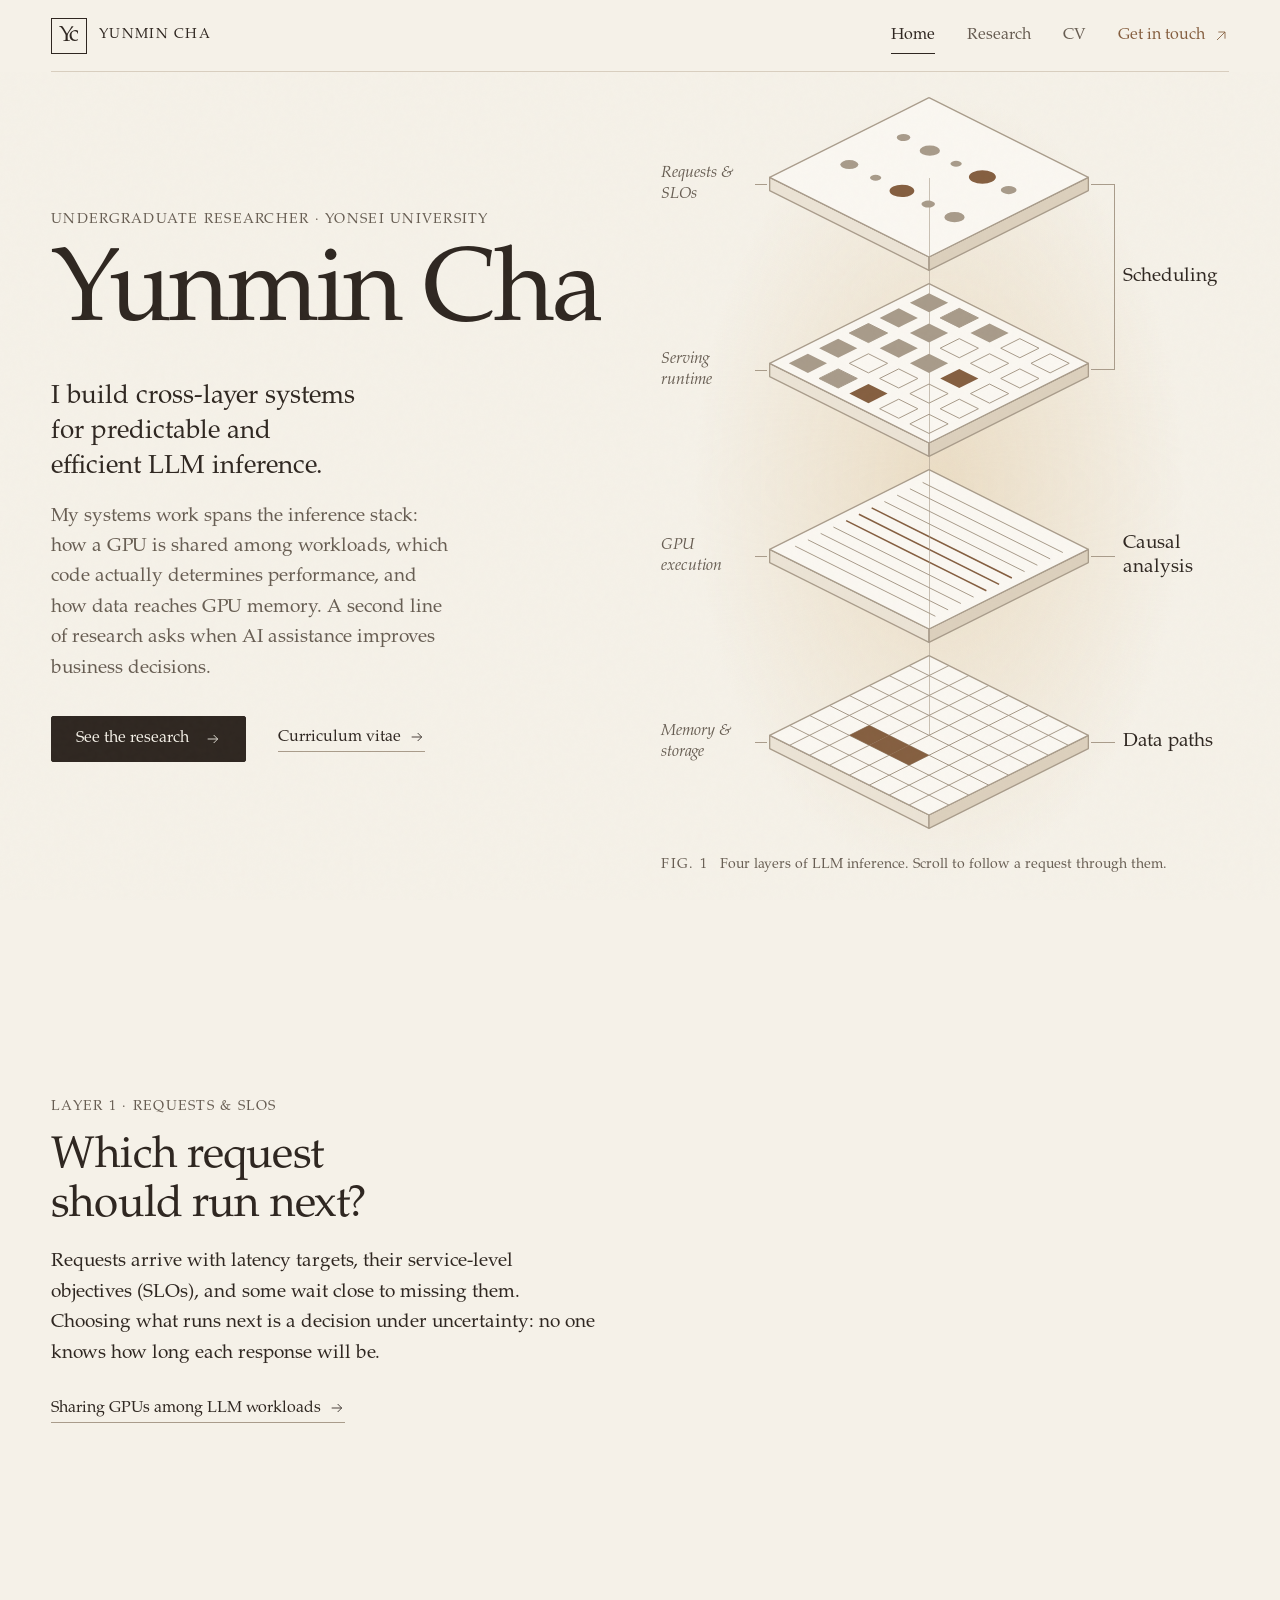
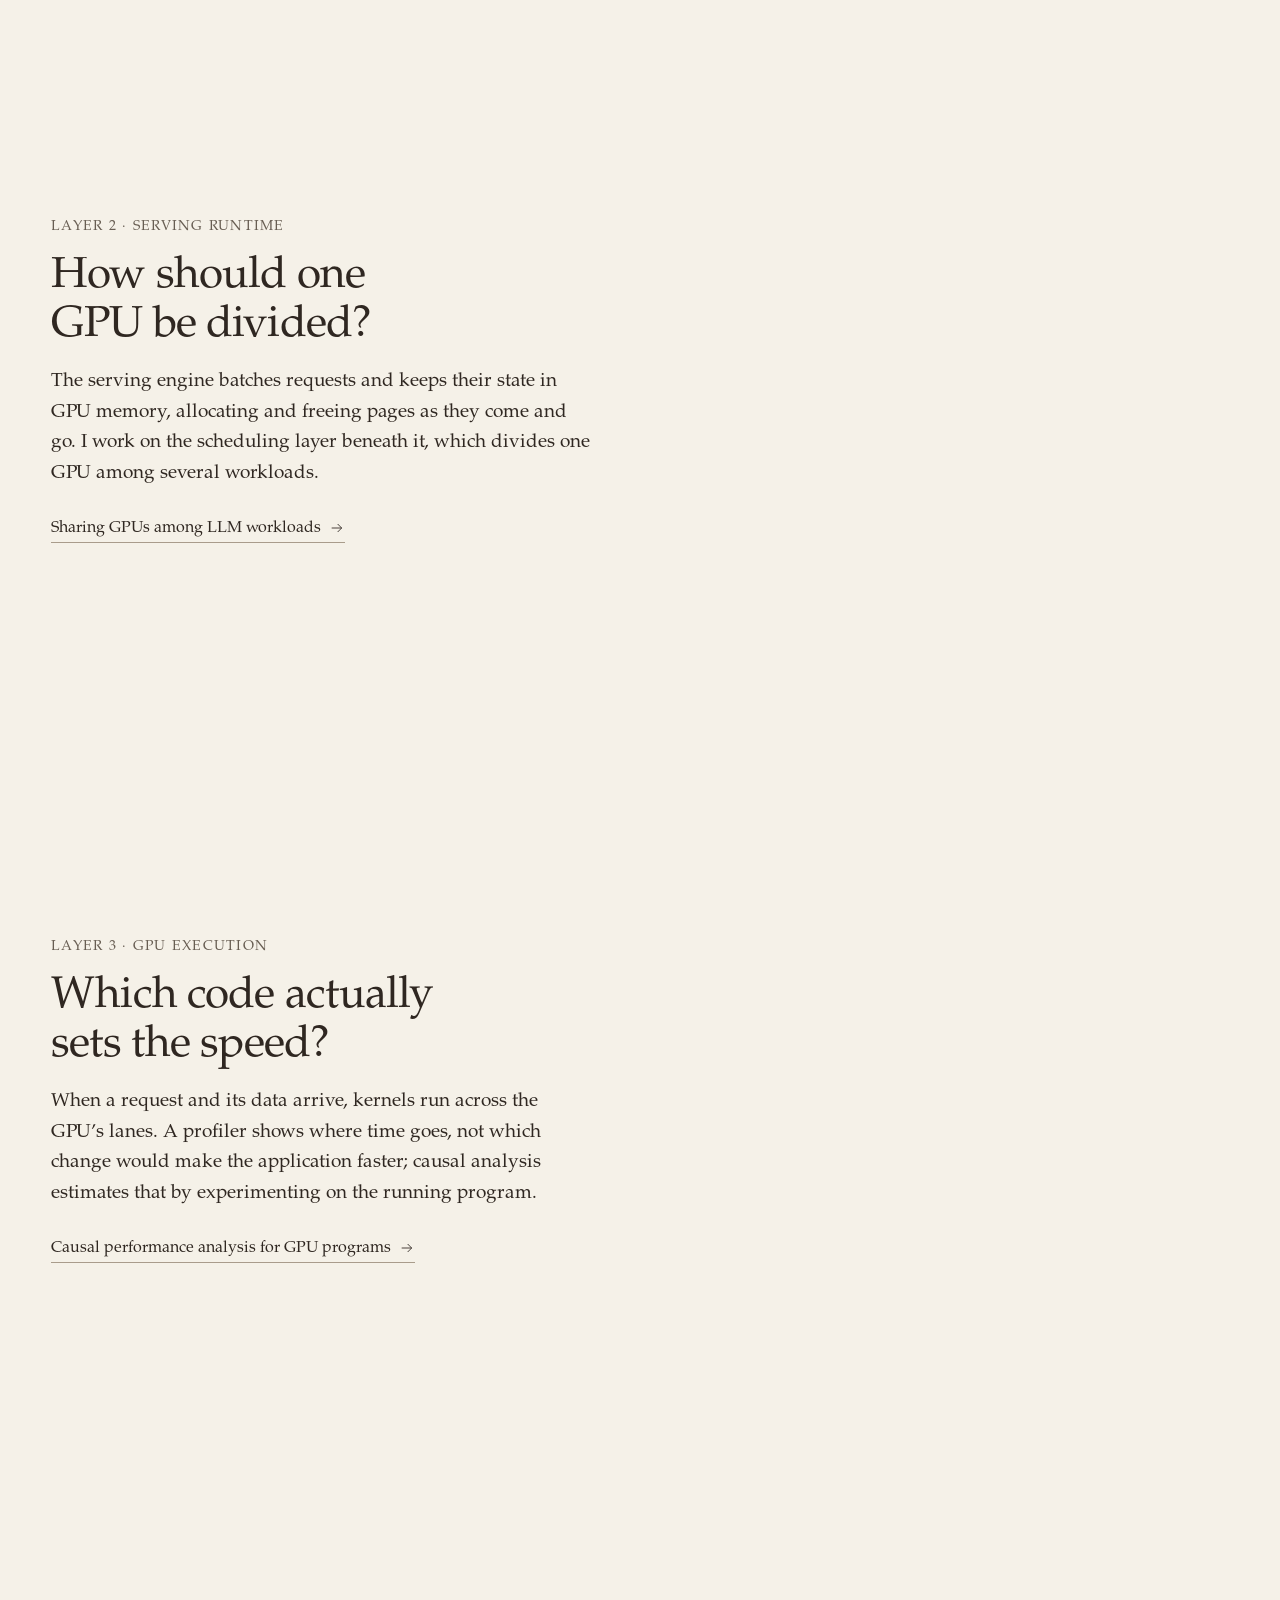
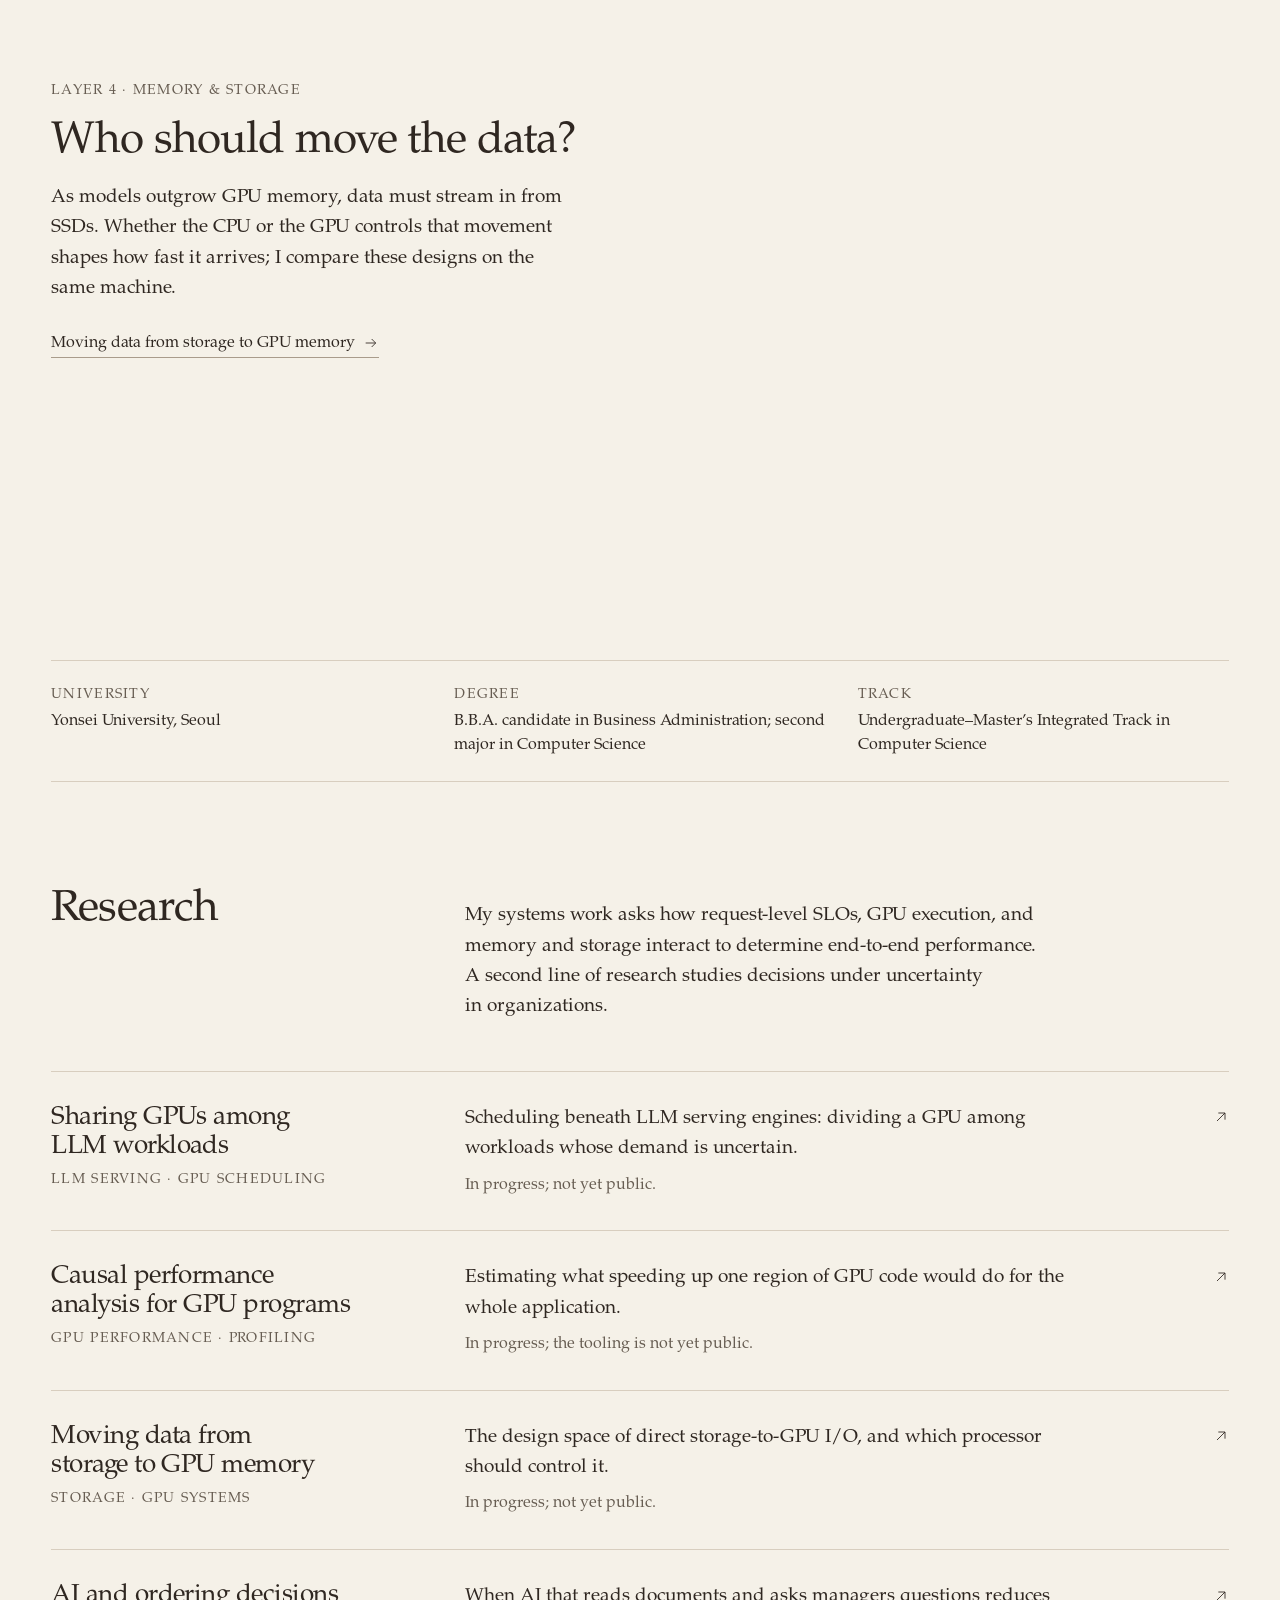
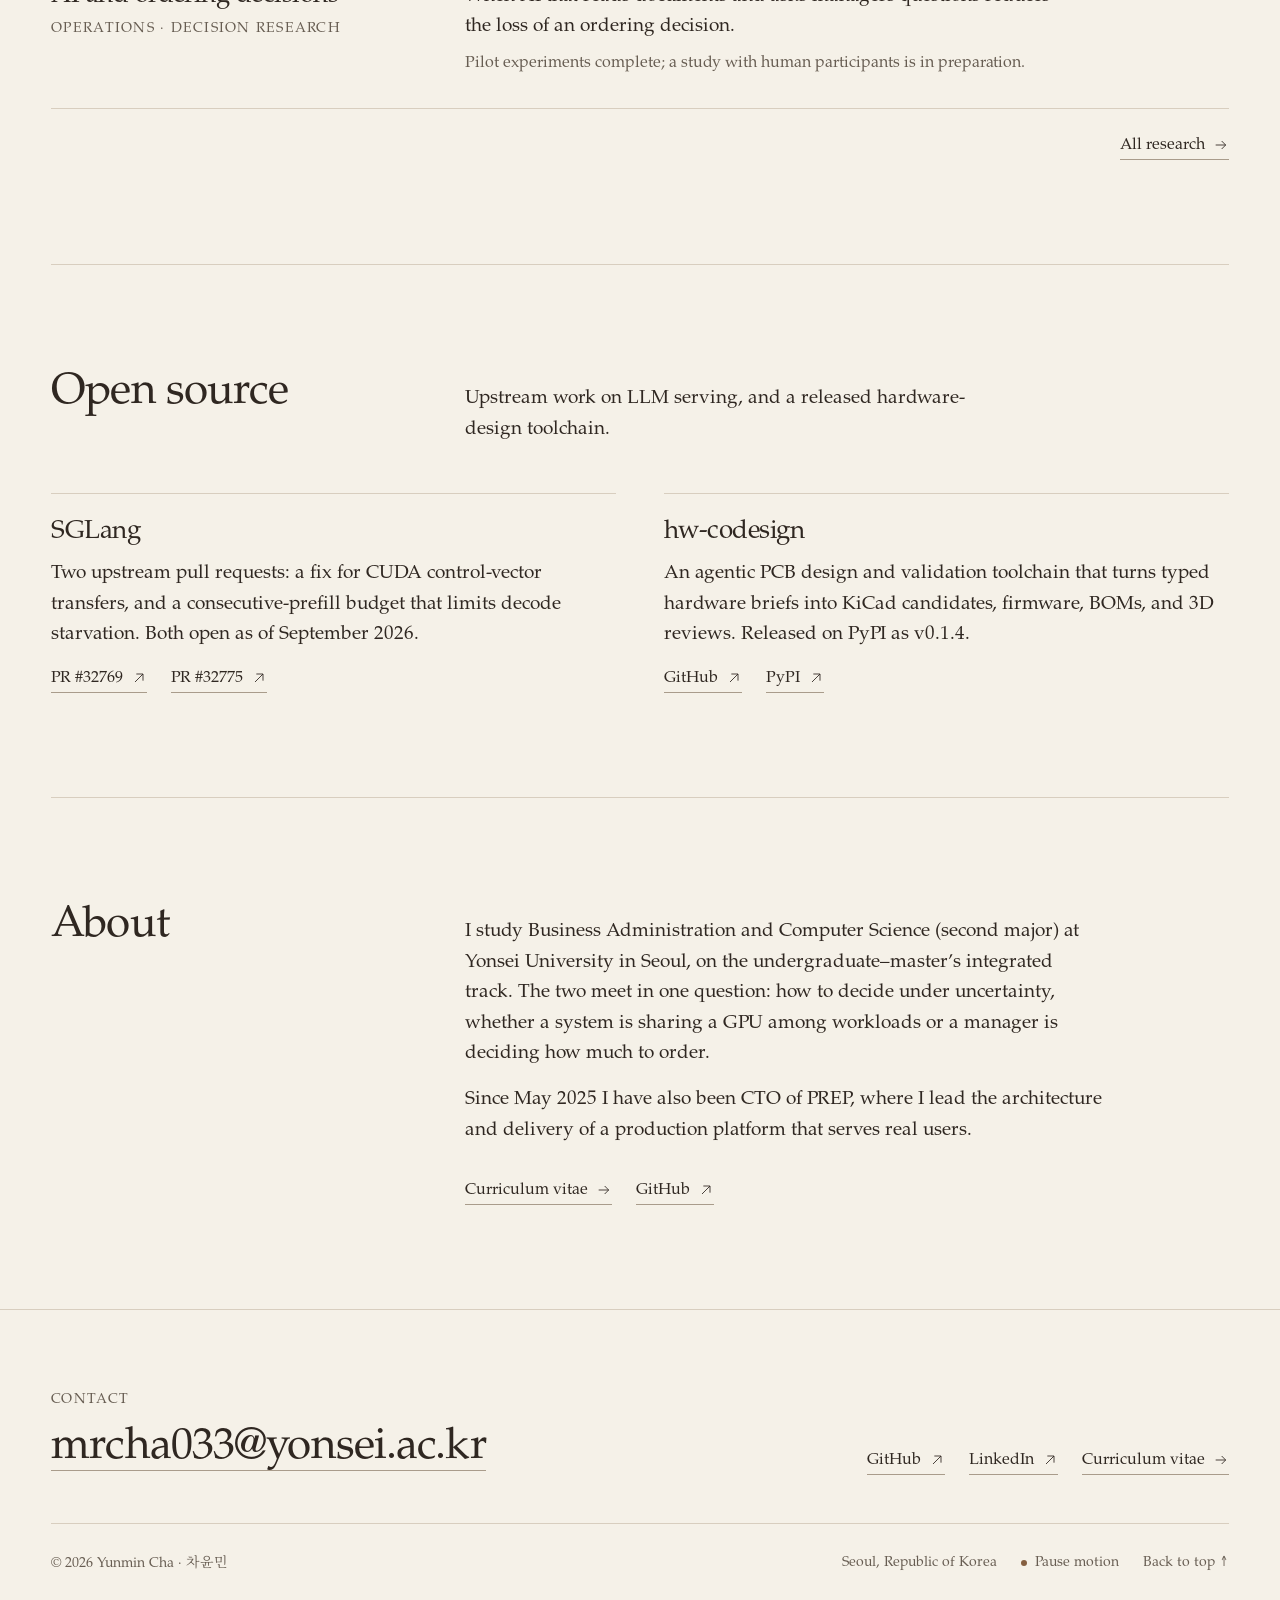
==== commit eb95d522: "Deploy d0a46b7 Co-Authored-By: Claude Opus 5.5 <noreply@anthropic.com> Claude-Session: https://claud" ====
--- a/index.html
+++ b/index.html
@@ -1 +1 @@
-<!doctype html><html lang="en"><head><meta charset="utf-8"><meta name="viewport" content="width=device-width,initial-scale=1"><meta name="color-scheme" content="light dark"><meta name="theme-color" content="#f5f1e8" media="(prefers-color-scheme: light)"><meta name="theme-color" content="#1b1714" media="(prefers-color-scheme: dark)"><title>Yunmin Cha — LLM inference systems</title><meta name="description" content="Yunmin Cha is an undergraduate researcher at Yonsei University working on systems for LLM inference and on decisions under uncertainty."><meta property="og:title" content="Yunmin Cha — LLM inference systems"><meta property="og:description" content="Yunmin Cha is an undergraduate researcher at Yonsei University working on systems for LLM inference and on decisions under uncertainty."><meta property="og:type" content="website"><meta property="og:url" content="https://mrcha033.github.io/"><link rel="canonical" href="https://mrcha033.github.io/"><link rel="icon" href="/assets/favicon.svg" type="image/svg+xml"><link rel="preload" href="/assets/fonts/scholar-serif.woff" as="font" type="font/woff" crossorigin><link rel="stylesheet" href="/assets/style.css"><script src="/assets/app.js" defer></script></head><body id="top" class="no-js"><a class="skip" href="#main">Skip to content</a><header class="site-header"><div class="wrap nav-shell"><a class="identity" href="/" aria-label="Yunmin Cha, home"><span class="monogram" aria-hidden="true">Yc</span><span class="identity-text">Yunmin Cha</span></a><button class="menu-toggle" type="button" aria-label="Open navigation" aria-expanded="false" aria-controls="navigation"><span>Menu</span><span class="menu-symbol" aria-hidden="true"></span></button><nav id="navigation" class="nav-links" aria-label="Main navigation"><a href="/" aria-current="page">Home</a><a href="/research/">Research</a><a href="/cv/">CV</a><a class="contact-nav" href="mailto:mrcha033@yonsei.ac.kr">Get in touch <svg class="arrow" width="16" height="16" viewBox="0 0 24 24" fill="none" aria-hidden="true"><path d="M6 18 18 6M8 6h10v10" stroke="currentColor" stroke-width="1.3"/></svg></a></nav></div></header><main id="main"><div class="wrap"><section class="story" aria-labelledby="hero-title"><div class="hero-copy"><p class="label hero-label initial-rise"><span>Undergraduate researcher</span><span class="sep" aria-hidden="true"> · </span><span>Yonsei University</span></p><h1 id="hero-title" class="hero-name initial-rise delay-one">Yunmin Cha</h1><p class="hero-lede initial-rise delay-two">I build cross-layer systems for predictable and efficient LLM inference.</p><p class="hero-text initial-rise delay-two">My systems work spans the inference stack: how a GPU is shared among workloads, which code actually determines performance, and how data reaches GPU memory. A second line of research asks when AI assistance improves business decisions.</p><div class="hero-actions initial-rise delay-three"><a class="button" href="/research/" >See the research<svg class="arrow" width="16" height="16" viewBox="0 0 24 24" fill="none" aria-hidden="true"><path d="M4 12h15m-6-6 6 6-6 6" stroke="currentColor" stroke-width="1.3"/></svg></a><a class="text-link" href="/cv/" >Curriculum vitae<svg class="arrow" width="16" height="16" viewBox="0 0 24 24" fill="none" aria-hidden="true"><path d="M4 12h15m-6-6 6 6-6 6" stroke="currentColor" stroke-width="1.3"/></svg></a></div></div><div class="story-figure"><figure class="stack initial-rise delay-three" aria-labelledby="fig-stack"><div class="stack-grid"><span class="stack-name" data-thread="scheduling" style="grid-row:1;--k:0">Requests &amp; SLOs</span><svg class="plate" data-thread="scheduling" data-layer="0" style="grid-row:1;--k:0" viewBox="-2 -2 244 134" aria-hidden="true"><polygon class="side-l" points="0,60 120,120 120,130 0,70"/><polygon class="side-r" points="120,120 240,60 240,70 120,130"/><polygon class="rim" points="120,0 240,60 120,120 0,60"/><g transform="matrix(120 60 -120 60 120 60)"><circle cx="-0.33" cy="-0.17" r="0.03" class="fill m queue" style="--i:0"/><circle cx="-0.165" cy="-0.17" r="0.045" class="fill m queue" style="--i:1"/><circle cx="0" cy="-0.17" r="0.025" class="fill m queue" style="--i:2"/><circle cx="0.165" cy="-0.17" r="0.06" class="hot m queue" style="--i:3"/><circle cx="0.165" cy="-0.17" r="0.06" class="m ripple" style="--i:3" vector-effect="non-scaling-stroke"/><circle cx="0.33" cy="-0.17" r="0.035" class="fill m queue" style="--i:4"/><circle cx="-0.33" cy="0.17" r="0.04" class="fill m queue" style="--i:5"/><circle cx="-0.165" cy="0.17" r="0.025" class="fill m queue" style="--i:6"/><circle cx="0" cy="0.17" r="0.055" class="hot m queue" style="--i:7"/><circle cx="0" cy="0.17" r="0.055" class="m ripple" style="--i:7" vector-effect="non-scaling-stroke"/><circle cx="0.165" cy="0.17" r="0.03" class="fill m queue" style="--i:8"/><circle cx="0.33" cy="0.17" r="0.045" class="fill m queue" style="--i:9"/><circle r=".035" class="m go" style="--dx:-0.165px;--dy:-0.17px;--n:0"/><circle r=".035" class="m go" style="--dx:0.165px;--dy:0.17px;--n:1"/><circle r=".035" class="m go" style="--dx:-0.33px;--dy:0.17px;--n:2"/></g></svg><span class="stack-name" data-thread="scheduling" style="grid-row:2;--k:1">Serving runtime</span><svg class="plate" data-thread="scheduling" data-layer="1" style="grid-row:2;--k:1" viewBox="-2 -2 244 134" aria-hidden="true"><polygon class="side-l" points="0,60 120,120 120,130 0,70"/><polygon class="side-r" points="120,120 240,60 240,70 120,130"/><polygon class="rim" points="120,0 240,60 120,120 0,60"/><g transform="matrix(120 60 -120 60 120 60)"><rect x="-0.44" y="-0.44" width=".12" height=".12" class="fill" vector-effect="non-scaling-stroke"/><rect x="-0.25" y="-0.44" width=".12" height=".12" class="fill m free" style="--i:0" vector-effect="non-scaling-stroke"/><rect x="-0.06" y="-0.44" width=".12" height=".12" class="fill" vector-effect="non-scaling-stroke"/><rect x="0.13" y="-0.44" width=".12" height=".12" class="cell m alloc" style="--i:0" vector-effect="non-scaling-stroke"/><rect x="0.32" y="-0.44" width=".12" height=".12" class="cell" vector-effect="non-scaling-stroke"/><rect x="-0.44" y="-0.25" width=".12" height=".12" class="fill" vector-effect="non-scaling-stroke"/><rect x="-0.25" y="-0.25" width=".12" height=".12" class="fill" vector-effect="non-scaling-stroke"/><rect x="-0.06" y="-0.25" width=".12" height=".12" class="cell m alloc" style="--i:1" vector-effect="non-scaling-stroke"/><rect x="0.13" y="-0.25" width=".12" height=".12" class="cell" vector-effect="non-scaling-stroke"/><rect x="0.32" y="-0.25" width=".12" height=".12" class="cell" vector-effect="non-scaling-stroke"/><rect x="-0.44" y="-0.06" width=".12" height=".12" class="fill m free" style="--i:1" vector-effect="non-scaling-stroke"/><rect x="-0.25" y="-0.06" width=".12" height=".12" class="fill" vector-effect="non-scaling-stroke"/><rect x="-0.06" y="-0.06" width=".12" height=".12" class="fill" vector-effect="non-scaling-stroke"/><rect x="0.13" y="-0.06" width=".12" height=".12" class="hot" vector-effect="non-scaling-stroke"/><rect x="0.32" y="-0.06" width=".12" height=".12" class="cell" vector-effect="non-scaling-stroke"/><rect x="-0.44" y="0.13" width=".12" height=".12" class="fill" vector-effect="non-scaling-stroke"/><rect x="-0.25" y="0.13" width=".12" height=".12" class="cell" vector-effect="non-scaling-stroke"/><rect x="-0.06" y="0.13" width=".12" height=".12" class="cell m alloc" style="--i:2" vector-effect="non-scaling-stroke"/><rect x="0.13" y="0.13" width=".12" height=".12" class="cell" vector-effect="non-scaling-stroke"/><rect x="0.32" y="0.13" width=".12" height=".12" class="cell" vector-effect="non-scaling-stroke"/><rect x="-0.44" y="0.32" width=".12" height=".12" class="fill" vector-effect="non-scaling-stroke"/><rect x="-0.25" y="0.32" width=".12" height=".12" class="fill m free" style="--i:2" vector-effect="non-scaling-stroke"/><rect x="-0.06" y="0.32" width=".12" height=".12" class="hot" vector-effect="non-scaling-stroke"/><rect x="0.13" y="0.32" width=".12" height=".12" class="cell m alloc" style="--i:3" vector-effect="non-scaling-stroke"/><rect x="0.32" y="0.32" width=".12" height=".12" class="cell" vector-effect="non-scaling-stroke"/><rect x="-.46" y="-.46" width=".16" height=".16" class="m cursor" vector-effect="non-scaling-stroke"/></g></svg><span class="stack-name" data-thread="performance" style="grid-row:3;--k:2">GPU execution</span><svg class="plate" data-thread="performance" data-layer="2" style="grid-row:3;--k:2" viewBox="-2 -2 244 134" aria-hidden="true"><polygon class="side-l" points="0,60 120,120 120,130 0,70"/><polygon class="side-r" points="120,120 240,60 240,70 120,130"/><polygon class="rim m flash" points="120,0 240,60 120,120 0,60"/><g transform="matrix(120 60 -120 60 120 60)"><line x1="-.44" y1="-0.40" x2=".44" y2="-0.40" class="ink m wave" style="--d:5" vector-effect="non-scaling-stroke"/><rect x="-.44" y="-0.411" width=".1" height=".022" class="m job" style="--i:0"/><rect x="-.44" y="-0.411" width=".14" height=".022" class="m burst" style="--d:5"/><line x1="-.44" y1="-0.32" x2=".44" y2="-0.32" class="ink m wave" style="--d:4" vector-effect="non-scaling-stroke"/><rect x="-.44" y="-0.331" width=".14" height=".022" class="m burst" style="--d:4"/><line x1="-.44" y1="-0.24" x2=".44" y2="-0.24" class="ink m wave" style="--d:3" vector-effect="non-scaling-stroke"/><rect x="-.44" y="-0.251" width=".1" height=".022" class="m job" style="--i:2"/><rect x="-.44" y="-0.251" width=".14" height=".022" class="m burst" style="--d:3"/><line x1="-.44" y1="-0.16" x2=".44" y2="-0.16" class="ink m wave" style="--d:2" vector-effect="non-scaling-stroke"/><rect x="-.44" y="-0.171" width=".14" height=".022" class="m burst" style="--d:2"/><line x1="-.44" y1="-0.08" x2=".44" y2="-0.08" class="hot m lane" style="--d:1" vector-effect="non-scaling-stroke"/><rect x="-.44" y="-0.091" width=".1" height=".022" class="m kernel" style="--i:4"/><line x1="-.44" y1="0.00" x2=".44" y2="0.00" class="hot m lane" style="--d:0" vector-effect="non-scaling-stroke"/><rect x="-.44" y="-0.011" width=".1" height=".022" class="m kernel" style="--i:5"/><line x1="-.44" y1="0.08" x2=".44" y2="0.08" class="hot m lane" style="--d:1" vector-effect="non-scaling-stroke"/><rect x="-.44" y="0.069" width=".1" height=".022" class="m kernel" style="--i:6"/><line x1="-.44" y1="0.16" x2=".44" y2="0.16" class="ink m wave" style="--d:2" vector-effect="non-scaling-stroke"/><rect x="-.44" y="0.149" width=".14" height=".022" class="m burst" style="--d:2"/><line x1="-.44" y1="0.24" x2=".44" y2="0.24" class="ink m wave" style="--d:3" vector-effect="non-scaling-stroke"/><rect x="-.44" y="0.229" width=".1" height=".022" class="m job" style="--i:8"/><rect x="-.44" y="0.229" width=".14" height=".022" class="m burst" style="--d:3"/><line x1="-.44" y1="0.32" x2=".44" y2="0.32" class="ink m wave" style="--d:4" vector-effect="non-scaling-stroke"/><rect x="-.44" y="0.309" width=".14" height=".022" class="m burst" style="--d:4"/><line x1="-.44" y1="0.40" x2=".44" y2="0.40" class="ink m wave" style="--d:5" vector-effect="non-scaling-stroke"/><rect x="-.44" y="0.389" width=".1" height=".022" class="m job" style="--i:10"/><rect x="-.44" y="0.389" width=".14" height=".022" class="m burst" style="--d:5"/></g></svg><span class="stack-name" data-thread="data-paths" style="grid-row:4;--k:3">Memory &amp; storage</span><svg class="plate" data-thread="data-paths" data-layer="3" style="grid-row:4;--k:3" viewBox="-2 -2 244 134" aria-hidden="true"><polygon class="side-l" points="0,60 120,120 120,130 0,70"/><polygon class="side-r" points="120,120 240,60 240,70 120,130"/><polygon class="rim" points="120,0 240,60 120,120 0,60"/><g transform="matrix(120 60 -120 60 120 60)"><line x1="-0.375" y1="-.5" x2="-0.375" y2=".5" class="ink" vector-effect="non-scaling-stroke"/><line x1="-.5" y1="-0.375" x2=".5" y2="-0.375" class="ink" vector-effect="non-scaling-stroke"/><line x1="-0.250" y1="-.5" x2="-0.250" y2=".5" class="ink" vector-effect="non-scaling-stroke"/><line x1="-.5" y1="-0.250" x2=".5" y2="-0.250" class="ink" vector-effect="non-scaling-stroke"/><line x1="-0.125" y1="-.5" x2="-0.125" y2=".5" class="ink" vector-effect="non-scaling-stroke"/><line x1="-.5" y1="-0.125" x2=".5" y2="-0.125" class="ink" vector-effect="non-scaling-stroke"/><line x1="0.000" y1="-.5" x2="0.000" y2=".5" class="ink" vector-effect="non-scaling-stroke"/><line x1="-.5" y1="0.000" x2=".5" y2="0.000" class="ink" vector-effect="non-scaling-stroke"/><line x1="0.125" y1="-.5" x2="0.125" y2=".5" class="ink" vector-effect="non-scaling-stroke"/><line x1="-.5" y1="0.125" x2=".5" y2="0.125" class="ink" vector-effect="non-scaling-stroke"/><line x1="0.250" y1="-.5" x2="0.250" y2=".5" class="ink" vector-effect="non-scaling-stroke"/><line x1="-.5" y1="0.250" x2=".5" y2="0.250" class="ink" vector-effect="non-scaling-stroke"/><line x1="0.375" y1="-.5" x2="0.375" y2=".5" class="ink" vector-effect="non-scaling-stroke"/><line x1="-.5" y1="0.375" x2=".5" y2="0.375" class="ink" vector-effect="non-scaling-stroke"/><rect x="-0.250" y=".125" width=".125" height=".125" class="hot m read" style="--i:0"/><rect x="-0.125" y=".125" width=".125" height=".125" class="hot m read" style="--i:1"/><rect x="0.000" y=".125" width=".125" height=".125" class="hot m read" style="--i:2"/><rect x="-0.250" y=".125" width=".125" height=".125" class="m fetch" style="--i:0;--dx:0.1875px;--dy:-.1875px"/><rect x="-0.125" y=".125" width=".125" height=".125" class="m fetch" style="--i:1;--dx:0.0625px;--dy:-.1875px"/><rect x="0.000" y=".125" width=".125" height=".125" class="m fetch" style="--i:2;--dx:-0.0625px;--dy:-.1875px"/></g></svg><a class="stack-project span-2" data-thread="scheduling" href="/research/#scheduling" style="--k:.5">Scheduling</a><a class="stack-project" data-thread="performance" href="/research/#performance" style="grid-row:3;--k:2">Causal analysis</a><a class="stack-project" data-thread="data-paths" href="/research/#data-paths" style="grid-row:4;--k:3">Data paths</a><div class="stack-flow" aria-hidden="true"><i class="m beam"></i><i class="m down" style="--o:0"></i><i class="m down spark" style="--o:1"></i><i class="m down spark" style="--o:2"></i><i class="m up" style="--o:0"></i><i class="m up" style="--o:1"></i><i class="m up" style="--o:2"></i><i class="m hit" style="--o:0"></i><i class="m hit" style="--o:1"></i></div></div><figcaption id="fig-stack"><span class="fig-no">Fig. 1</span> Four layers of LLM inference. Scroll to follow a request through them.</figcaption></figure></div><ol class="story-steps" aria-label="The four layers in Fig. 1"><li class="story-step" data-step="0"><p class="label">Layer 1 · Requests &amp; SLOs</p><h2>Which request should run next?</h2><p>Requests arrive with latency targets, their service-level objectives (SLOs), and some wait in the queue close to missing them. Choosing what runs next is a decision under uncertainty, because no one knows in advance how long each response will be.</p><p class="story-link"><a class="text-link" href="/research/#scheduling" >Sharing GPUs among LLM workloads<svg class="arrow" width="16" height="16" viewBox="0 0 24 24" fill="none" aria-hidden="true"><path d="M4 12h15m-6-6 6 6-6 6" stroke="currentColor" stroke-width="1.3"/></svg></a></p></li><li class="story-step" data-step="1"><p class="label">Layer 2 · Serving runtime</p><h2>How should one GPU be divided?</h2><p>The serving engine batches requests and keeps each one’s state in GPU memory, allocating pages as requests arrive and freeing them as they finish. I work on the scheduling layer beneath engines like this, which divides one GPU among several workloads.</p><p class="story-link"><a class="text-link" href="/research/#scheduling" >Sharing GPUs among LLM workloads<svg class="arrow" width="16" height="16" viewBox="0 0 24 24" fill="none" aria-hidden="true"><path d="M4 12h15m-6-6 6 6-6 6" stroke="currentColor" stroke-width="1.3"/></svg></a></p></li><li class="story-step" data-step="2"><p class="label">Layer 3 · GPU execution</p><h2>Which code actually sets the speed?</h2><p>Once a request and its data arrive, kernels run across the GPU’s parallel lanes. A profiler shows where the time goes, but not which change would make the whole application faster; causal analysis estimates that by experimenting on the running program.</p><p class="story-link"><a class="text-link" href="/research/#performance" >Causal performance analysis for GPU programs<svg class="arrow" width="16" height="16" viewBox="0 0 24 24" fill="none" aria-hidden="true"><path d="M4 12h15m-6-6 6 6-6 6" stroke="currentColor" stroke-width="1.3"/></svg></a></p></li><li class="story-step" data-step="3"><p class="label">Layer 4 · Memory &amp; storage</p><h2>Who should move the data?</h2><p>Models and their data increasingly outgrow GPU memory, so blocks must stream in from SSDs. Whether the CPU or the GPU controls that movement shapes how quickly data arrives, and I compare these designs on the same machine.</p><p class="story-link"><a class="text-link" href="/research/#data-paths" >Moving data from storage to GPU memory<svg class="arrow" width="16" height="16" viewBox="0 0 24 24" fill="none" aria-hidden="true"><path d="M4 12h15m-6-6 6 6-6 6" stroke="currentColor" stroke-width="1.3"/></svg></a></p></li></ol></section><dl class="facts"><div><dt class="label">University</dt><dd>Yonsei University, Seoul</dd></div><div><dt class="label">Degree</dt><dd>B.B.A. candidate in Business Administration; second major in Computer Science</dd></div><div><dt class="label">Track</dt><dd>Undergraduate–Master’s Integrated Track in Computer Science</dd></div></dl><section class="section" aria-labelledby="research-title"><div class="section-head reveal"><h2 id="research-title">Research</h2><p class="section-intro">My systems work asks how request-level SLOs, GPU execution, and memory and storage interact to determine end-to-end performance. A second line of research studies decisions under uncertainty in organizations.</p></div><div class="project-list"><a class="project-row reveal" href="/research/#scheduling"><div class="project-name"><h3>Sharing GPUs among LLM workloads</h3><p class="label">LLM serving · GPU scheduling</p></div><p class="project-desc">Scheduling beneath LLM serving engines: dividing a GPU among workloads whose demand is uncertain.</p><p class="project-result">In progress; not yet public.</p><svg class="arrow" width="16" height="16" viewBox="0 0 24 24" fill="none" aria-hidden="true"><path d="M6 18 18 6M8 6h10v10" stroke="currentColor" stroke-width="1.3"/></svg></a><a class="project-row reveal" href="/research/#performance"><div class="project-name"><h3>Causal performance analysis for GPU programs</h3><p class="label">GPU performance · Profiling</p></div><p class="project-desc">Estimating what speeding up one region of GPU code would do for the whole application.</p><p class="project-result">In progress; the tooling is not yet public.</p><svg class="arrow" width="16" height="16" viewBox="0 0 24 24" fill="none" aria-hidden="true"><path d="M6 18 18 6M8 6h10v10" stroke="currentColor" stroke-width="1.3"/></svg></a><a class="project-row reveal" href="/research/#data-paths"><div class="project-name"><h3>Moving data from storage to GPU memory</h3><p class="label">Storage · GPU systems</p></div><p class="project-desc">The design space of direct storage-to-GPU I/O, and which processor should control it.</p><p class="project-result">In progress; not yet public.</p><svg class="arrow" width="16" height="16" viewBox="0 0 24 24" fill="none" aria-hidden="true"><path d="M6 18 18 6M8 6h10v10" stroke="currentColor" stroke-width="1.3"/></svg></a><a class="project-row reveal" href="/research/#decisions"><div class="project-name"><h3>AI and ordering decisions</h3><p class="label">Operations · Decision research</p></div><p class="project-desc">When AI that reads documents and asks managers questions reduces the loss of an ordering decision.</p><p class="project-result">Pilot experiments complete; a study with human participants is in preparation.</p><svg class="arrow" width="16" height="16" viewBox="0 0 24 24" fill="none" aria-hidden="true"><path d="M6 18 18 6M8 6h10v10" stroke="currentColor" stroke-width="1.3"/></svg></a></div><div class="section-tail"><a class="text-link" href="/research/" >All research<svg class="arrow" width="16" height="16" viewBox="0 0 24 24" fill="none" aria-hidden="true"><path d="M4 12h15m-6-6 6 6-6 6" stroke="currentColor" stroke-width="1.3"/></svg></a></div></section><section class="section section-ruled" aria-labelledby="oss-title"><div class="section-head reveal"><h2 id="oss-title">Open source</h2><p class="section-intro">Upstream work on LLM serving, and a released hardware-design toolchain.</p></div><div class="oss-list"><div class="oss-item reveal"><h3>SGLang</h3><p>Two upstream pull requests: a fix for CUDA control-vector transfers, and a consecutive-prefill budget that limits decode starvation. Both open as of September 2026.</p><div class="link-row"><a class="text-link" href="https://github.com/sgl-project/sglang/pull/32769" target="_blank" rel="noopener noreferrer">PR #32769<svg class="arrow" width="16" height="16" viewBox="0 0 24 24" fill="none" aria-hidden="true"><path d="M6 18 18 6M8 6h10v10" stroke="currentColor" stroke-width="1.3"/></svg></a><a class="text-link" href="https://github.com/sgl-project/sglang/pull/32775" target="_blank" rel="noopener noreferrer">PR #32775<svg class="arrow" width="16" height="16" viewBox="0 0 24 24" fill="none" aria-hidden="true"><path d="M6 18 18 6M8 6h10v10" stroke="currentColor" stroke-width="1.3"/></svg></a></div></div><div class="oss-item reveal"><h3>hw-codesign</h3><p>An agentic PCB design and validation toolchain that turns typed hardware briefs into KiCad candidates, firmware, BOMs, and 3D reviews. Released on PyPI as v0.1.4.</p><div class="link-row"><a class="text-link" href="https://github.com/mrcha033/hw-codesign" target="_blank" rel="noopener noreferrer">GitHub<svg class="arrow" width="16" height="16" viewBox="0 0 24 24" fill="none" aria-hidden="true"><path d="M6 18 18 6M8 6h10v10" stroke="currentColor" stroke-width="1.3"/></svg></a><a class="text-link" href="https://pypi.org/project/hw-codesign/" target="_blank" rel="noopener noreferrer">PyPI<svg class="arrow" width="16" height="16" viewBox="0 0 24 24" fill="none" aria-hidden="true"><path d="M6 18 18 6M8 6h10v10" stroke="currentColor" stroke-width="1.3"/></svg></a></div></div></div></section><section class="section section-ruled" aria-labelledby="about-title"><div class="section-head reveal"><h2 id="about-title">About</h2><div class="about-copy"><p>I study Business Administration and Computer Science (second major) at Yonsei University in Seoul, on the undergraduate–master’s integrated track. The two meet in one question: how to decide under uncertainty, whether a system is sharing a GPU among workloads or a manager is deciding how much to order.</p><p>Since May 2025 I have also been CTO of PREP, where I lead the architecture and delivery of a production platform that serves real users.</p><div class="link-row"><a class="text-link" href="/cv/" >Curriculum vitae<svg class="arrow" width="16" height="16" viewBox="0 0 24 24" fill="none" aria-hidden="true"><path d="M4 12h15m-6-6 6 6-6 6" stroke="currentColor" stroke-width="1.3"/></svg></a><a class="text-link" href="https://github.com/mrcha033" target="_blank" rel="noopener noreferrer">GitHub<svg class="arrow" width="16" height="16" viewBox="0 0 24 24" fill="none" aria-hidden="true"><path d="M6 18 18 6M8 6h10v10" stroke="currentColor" stroke-width="1.3"/></svg></a></div></div></div></section></div></main><footer class="site-footer"><div class="wrap"><div class="footer-main"><div class="footer-contact"><p class="label">Contact</p><a class="footer-email" href="mailto:mrcha033@yonsei.ac.kr">mrcha033@yonsei.ac.kr</a></div><div class="footer-links"><a class="text-link" href="https://github.com/mrcha033" target="_blank" rel="noopener noreferrer">GitHub<svg class="arrow" width="16" height="16" viewBox="0 0 24 24" fill="none" aria-hidden="true"><path d="M6 18 18 6M8 6h10v10" stroke="currentColor" stroke-width="1.3"/></svg></a><a class="text-link" href="https://www.linkedin.com/in/ynmncha/" target="_blank" rel="noopener noreferrer">LinkedIn<svg class="arrow" width="16" height="16" viewBox="0 0 24 24" fill="none" aria-hidden="true"><path d="M6 18 18 6M8 6h10v10" stroke="currentColor" stroke-width="1.3"/></svg></a><a class="text-link" href="/cv/" >Curriculum vitae<svg class="arrow" width="16" height="16" viewBox="0 0 24 24" fill="none" aria-hidden="true"><path d="M4 12h15m-6-6 6 6-6 6" stroke="currentColor" stroke-width="1.3"/></svg></a></div></div><div class="footer-bottom"><span>© 2026 Yunmin Cha · <span lang="ko">차윤민</span></span><div class="footer-controls"><span>Seoul, Republic of Korea</span><button class="motion-toggle" type="button" aria-pressed="false" aria-label="Pause decorative motion"><span class="motion-dot" aria-hidden="true"></span><span class="motion-label">Pause motion</span></button><a href="#top">Back to top ↑</a></div></div></div></footer></body></html>+<!doctype html><html lang="en"><head><meta charset="utf-8"><meta name="viewport" content="width=device-width,initial-scale=1"><meta name="color-scheme" content="light dark"><meta name="theme-color" content="#f5f1e8" media="(prefers-color-scheme: light)"><meta name="theme-color" content="#1b1714" media="(prefers-color-scheme: dark)"><title>Yunmin Cha — LLM inference systems</title><meta name="description" content="Yunmin Cha is an undergraduate researcher at Yonsei University working on systems for LLM inference and on decisions under uncertainty."><meta property="og:title" content="Yunmin Cha — LLM inference systems"><meta property="og:description" content="Yunmin Cha is an undergraduate researcher at Yonsei University working on systems for LLM inference and on decisions under uncertainty."><meta property="og:type" content="website"><meta property="og:url" content="https://mrcha033.github.io/"><link rel="canonical" href="https://mrcha033.github.io/"><link rel="icon" href="/assets/favicon.svg" type="image/svg+xml"><link rel="preload" href="/assets/fonts/scholar-serif.woff" as="font" type="font/woff" crossorigin><link rel="stylesheet" href="/assets/style.css"><script src="/assets/app.js" defer></script></head><body id="top" class="no-js"><a class="skip" href="#main">Skip to content</a><header class="site-header"><div class="wrap nav-shell"><a class="identity" href="/" aria-label="Yunmin Cha, home"><span class="monogram" aria-hidden="true">Yc</span><span class="identity-text">Yunmin Cha</span></a><button class="menu-toggle" type="button" aria-label="Open navigation" aria-expanded="false" aria-controls="navigation"><span>Menu</span><span class="menu-symbol" aria-hidden="true"></span></button><nav id="navigation" class="nav-links" aria-label="Main navigation"><a href="/" aria-current="page">Home</a><a href="/research/">Research</a><a href="/cv/">CV</a><a class="contact-nav" href="mailto:mrcha033@yonsei.ac.kr">Get in touch <svg class="arrow" width="16" height="16" viewBox="0 0 24 24" fill="none" aria-hidden="true"><path d="M6 18 18 6M8 6h10v10" stroke="currentColor" stroke-width="1.3"/></svg></a></nav></div></header><main id="main"><div class="wrap"><section class="story" aria-labelledby="hero-title"><div class="hero-copy"><p class="label hero-label initial-rise"><span>Undergraduate researcher</span><span class="sep" aria-hidden="true"> · </span><span>Yonsei University</span></p><h1 id="hero-title" class="hero-name initial-rise delay-one">Yunmin Cha</h1><p class="hero-lede initial-rise delay-two">I build cross-layer systems for predictable and efficient LLM inference.</p><p class="hero-text initial-rise delay-two">My systems work spans the inference stack: how a GPU is shared among workloads, which code actually determines performance, and how data reaches GPU memory. A second line of research asks when AI assistance improves business decisions.</p><div class="hero-actions initial-rise delay-three"><a class="button" href="/research/" >See the research<svg class="arrow" width="16" height="16" viewBox="0 0 24 24" fill="none" aria-hidden="true"><path d="M4 12h15m-6-6 6 6-6 6" stroke="currentColor" stroke-width="1.3"/></svg></a><a class="text-link" href="/cv/" >Curriculum vitae<svg class="arrow" width="16" height="16" viewBox="0 0 24 24" fill="none" aria-hidden="true"><path d="M4 12h15m-6-6 6 6-6 6" stroke="currentColor" stroke-width="1.3"/></svg></a></div></div><div class="story-figure"><figure class="stack initial-rise delay-three" aria-labelledby="fig-stack"><div class="stack-grid"><span class="stack-name" data-thread="scheduling" style="grid-row:1;--k:0">Requests &amp; SLOs</span><svg class="plate" data-thread="scheduling" data-layer="0" style="grid-row:1;--k:0" viewBox="-2 -2 244 134" aria-hidden="true"><polygon class="side-l" points="0,60 120,120 120,130 0,70"/><polygon class="side-r" points="120,120 240,60 240,70 120,130"/><polygon class="rim" points="120,0 240,60 120,120 0,60"/><g transform="matrix(120 60 -120 60 120 60)"><circle cx="-0.33" cy="-0.17" r="0.03" class="fill m queue" style="--i:0"/><circle cx="-0.165" cy="-0.17" r="0.045" class="fill m queue" style="--i:1"/><circle cx="0" cy="-0.17" r="0.025" class="fill m queue" style="--i:2"/><circle cx="0.165" cy="-0.17" r="0.06" class="hot m queue" style="--i:3"/><circle cx="0.165" cy="-0.17" r="0.06" class="m ripple" style="--i:3" vector-effect="non-scaling-stroke"/><circle cx="0.33" cy="-0.17" r="0.035" class="fill m queue" style="--i:4"/><circle cx="-0.33" cy="0.17" r="0.04" class="fill m queue" style="--i:5"/><circle cx="-0.165" cy="0.17" r="0.025" class="fill m queue" style="--i:6"/><circle cx="0" cy="0.17" r="0.055" class="hot m queue" style="--i:7"/><circle cx="0" cy="0.17" r="0.055" class="m ripple" style="--i:7" vector-effect="non-scaling-stroke"/><circle cx="0.165" cy="0.17" r="0.03" class="fill m queue" style="--i:8"/><circle cx="0.33" cy="0.17" r="0.045" class="fill m queue" style="--i:9"/><circle r=".035" class="m go" style="--dx:-0.165px;--dy:-0.17px;--n:0"/><circle r=".035" class="m go" style="--dx:0.165px;--dy:0.17px;--n:1"/><circle r=".035" class="m go" style="--dx:-0.33px;--dy:0.17px;--n:2"/></g></svg><span class="stack-name" data-thread="scheduling" style="grid-row:2;--k:1">Serving runtime</span><svg class="plate" data-thread="scheduling" data-layer="1" style="grid-row:2;--k:1" viewBox="-2 -2 244 134" aria-hidden="true"><polygon class="side-l" points="0,60 120,120 120,130 0,70"/><polygon class="side-r" points="120,120 240,60 240,70 120,130"/><polygon class="rim" points="120,0 240,60 120,120 0,60"/><g transform="matrix(120 60 -120 60 120 60)"><rect x="-0.44" y="-0.44" width=".12" height=".12" class="fill" vector-effect="non-scaling-stroke"/><rect x="-0.25" y="-0.44" width=".12" height=".12" class="fill m free" style="--i:0" vector-effect="non-scaling-stroke"/><rect x="-0.06" y="-0.44" width=".12" height=".12" class="fill" vector-effect="non-scaling-stroke"/><rect x="0.13" y="-0.44" width=".12" height=".12" class="cell m alloc" style="--i:0" vector-effect="non-scaling-stroke"/><rect x="0.32" y="-0.44" width=".12" height=".12" class="cell" vector-effect="non-scaling-stroke"/><rect x="-0.44" y="-0.25" width=".12" height=".12" class="fill" vector-effect="non-scaling-stroke"/><rect x="-0.25" y="-0.25" width=".12" height=".12" class="fill" vector-effect="non-scaling-stroke"/><rect x="-0.06" y="-0.25" width=".12" height=".12" class="cell m alloc" style="--i:1" vector-effect="non-scaling-stroke"/><rect x="0.13" y="-0.25" width=".12" height=".12" class="cell" vector-effect="non-scaling-stroke"/><rect x="0.32" y="-0.25" width=".12" height=".12" class="cell" vector-effect="non-scaling-stroke"/><rect x="-0.44" y="-0.06" width=".12" height=".12" class="fill m free" style="--i:1" vector-effect="non-scaling-stroke"/><rect x="-0.25" y="-0.06" width=".12" height=".12" class="fill" vector-effect="non-scaling-stroke"/><rect x="-0.06" y="-0.06" width=".12" height=".12" class="fill" vector-effect="non-scaling-stroke"/><rect x="0.13" y="-0.06" width=".12" height=".12" class="hot" vector-effect="non-scaling-stroke"/><rect x="0.32" y="-0.06" width=".12" height=".12" class="cell" vector-effect="non-scaling-stroke"/><rect x="-0.44" y="0.13" width=".12" height=".12" class="fill" vector-effect="non-scaling-stroke"/><rect x="-0.25" y="0.13" width=".12" height=".12" class="cell" vector-effect="non-scaling-stroke"/><rect x="-0.06" y="0.13" width=".12" height=".12" class="cell m alloc" style="--i:2" vector-effect="non-scaling-stroke"/><rect x="0.13" y="0.13" width=".12" height=".12" class="cell" vector-effect="non-scaling-stroke"/><rect x="0.32" y="0.13" width=".12" height=".12" class="cell" vector-effect="non-scaling-stroke"/><rect x="-0.44" y="0.32" width=".12" height=".12" class="fill" vector-effect="non-scaling-stroke"/><rect x="-0.25" y="0.32" width=".12" height=".12" class="fill m free" style="--i:2" vector-effect="non-scaling-stroke"/><rect x="-0.06" y="0.32" width=".12" height=".12" class="hot" vector-effect="non-scaling-stroke"/><rect x="0.13" y="0.32" width=".12" height=".12" class="cell m alloc" style="--i:3" vector-effect="non-scaling-stroke"/><rect x="0.32" y="0.32" width=".12" height=".12" class="cell" vector-effect="non-scaling-stroke"/><rect x="-.46" y="-.46" width=".16" height=".16" class="m cursor" vector-effect="non-scaling-stroke"/></g></svg><span class="stack-name" data-thread="performance" style="grid-row:3;--k:2">GPU execution</span><svg class="plate" data-thread="performance" data-layer="2" style="grid-row:3;--k:2" viewBox="-2 -2 244 134" aria-hidden="true"><polygon class="side-l" points="0,60 120,120 120,130 0,70"/><polygon class="side-r" points="120,120 240,60 240,70 120,130"/><polygon class="rim m flash" points="120,0 240,60 120,120 0,60"/><g transform="matrix(120 60 -120 60 120 60)"><line x1="-.44" y1="-0.40" x2=".44" y2="-0.40" class="ink m wave" style="--d:5" vector-effect="non-scaling-stroke"/><rect x="-.44" y="-0.411" width=".1" height=".022" class="m job" style="--i:0"/><rect x="-.44" y="-0.411" width=".14" height=".022" class="m burst" style="--d:5"/><line x1="-.44" y1="-0.32" x2=".44" y2="-0.32" class="ink m wave" style="--d:4" vector-effect="non-scaling-stroke"/><rect x="-.44" y="-0.331" width=".14" height=".022" class="m burst" style="--d:4"/><line x1="-.44" y1="-0.24" x2=".44" y2="-0.24" class="ink m wave" style="--d:3" vector-effect="non-scaling-stroke"/><rect x="-.44" y="-0.251" width=".1" height=".022" class="m job" style="--i:2"/><rect x="-.44" y="-0.251" width=".14" height=".022" class="m burst" style="--d:3"/><line x1="-.44" y1="-0.16" x2=".44" y2="-0.16" class="ink m wave" style="--d:2" vector-effect="non-scaling-stroke"/><rect x="-.44" y="-0.171" width=".14" height=".022" class="m burst" style="--d:2"/><line x1="-.44" y1="-0.08" x2=".44" y2="-0.08" class="hot m lane" style="--d:1" vector-effect="non-scaling-stroke"/><rect x="-.44" y="-0.091" width=".1" height=".022" class="m kernel" style="--i:4"/><line x1="-.44" y1="0.00" x2=".44" y2="0.00" class="hot m lane" style="--d:0" vector-effect="non-scaling-stroke"/><rect x="-.44" y="-0.011" width=".1" height=".022" class="m kernel" style="--i:5"/><line x1="-.44" y1="0.08" x2=".44" y2="0.08" class="hot m lane" style="--d:1" vector-effect="non-scaling-stroke"/><rect x="-.44" y="0.069" width=".1" height=".022" class="m kernel" style="--i:6"/><line x1="-.44" y1="0.16" x2=".44" y2="0.16" class="ink m wave" style="--d:2" vector-effect="non-scaling-stroke"/><rect x="-.44" y="0.149" width=".14" height=".022" class="m burst" style="--d:2"/><line x1="-.44" y1="0.24" x2=".44" y2="0.24" class="ink m wave" style="--d:3" vector-effect="non-scaling-stroke"/><rect x="-.44" y="0.229" width=".1" height=".022" class="m job" style="--i:8"/><rect x="-.44" y="0.229" width=".14" height=".022" class="m burst" style="--d:3"/><line x1="-.44" y1="0.32" x2=".44" y2="0.32" class="ink m wave" style="--d:4" vector-effect="non-scaling-stroke"/><rect x="-.44" y="0.309" width=".14" height=".022" class="m burst" style="--d:4"/><line x1="-.44" y1="0.40" x2=".44" y2="0.40" class="ink m wave" style="--d:5" vector-effect="non-scaling-stroke"/><rect x="-.44" y="0.389" width=".1" height=".022" class="m job" style="--i:10"/><rect x="-.44" y="0.389" width=".14" height=".022" class="m burst" style="--d:5"/></g></svg><span class="stack-name" data-thread="data-paths" style="grid-row:4;--k:3">Memory &amp; storage</span><svg class="plate" data-thread="data-paths" data-layer="3" style="grid-row:4;--k:3" viewBox="-2 -2 244 134" aria-hidden="true"><polygon class="side-l" points="0,60 120,120 120,130 0,70"/><polygon class="side-r" points="120,120 240,60 240,70 120,130"/><polygon class="rim" points="120,0 240,60 120,120 0,60"/><g transform="matrix(120 60 -120 60 120 60)"><line x1="-0.375" y1="-.5" x2="-0.375" y2=".5" class="ink" vector-effect="non-scaling-stroke"/><line x1="-.5" y1="-0.375" x2=".5" y2="-0.375" class="ink" vector-effect="non-scaling-stroke"/><line x1="-0.250" y1="-.5" x2="-0.250" y2=".5" class="ink" vector-effect="non-scaling-stroke"/><line x1="-.5" y1="-0.250" x2=".5" y2="-0.250" class="ink" vector-effect="non-scaling-stroke"/><line x1="-0.125" y1="-.5" x2="-0.125" y2=".5" class="ink" vector-effect="non-scaling-stroke"/><line x1="-.5" y1="-0.125" x2=".5" y2="-0.125" class="ink" vector-effect="non-scaling-stroke"/><line x1="0.000" y1="-.5" x2="0.000" y2=".5" class="ink" vector-effect="non-scaling-stroke"/><line x1="-.5" y1="0.000" x2=".5" y2="0.000" class="ink" vector-effect="non-scaling-stroke"/><line x1="0.125" y1="-.5" x2="0.125" y2=".5" class="ink" vector-effect="non-scaling-stroke"/><line x1="-.5" y1="0.125" x2=".5" y2="0.125" class="ink" vector-effect="non-scaling-stroke"/><line x1="0.250" y1="-.5" x2="0.250" y2=".5" class="ink" vector-effect="non-scaling-stroke"/><line x1="-.5" y1="0.250" x2=".5" y2="0.250" class="ink" vector-effect="non-scaling-stroke"/><line x1="0.375" y1="-.5" x2="0.375" y2=".5" class="ink" vector-effect="non-scaling-stroke"/><line x1="-.5" y1="0.375" x2=".5" y2="0.375" class="ink" vector-effect="non-scaling-stroke"/><rect x="-0.250" y=".125" width=".125" height=".125" class="hot m read" style="--i:0"/><rect x="-0.125" y=".125" width=".125" height=".125" class="hot m read" style="--i:1"/><rect x="0.000" y=".125" width=".125" height=".125" class="hot m read" style="--i:2"/><rect x="-0.250" y=".125" width=".125" height=".125" class="m fetch" style="--i:0;--dx:0.1875px;--dy:-.1875px"/><rect x="-0.125" y=".125" width=".125" height=".125" class="m fetch" style="--i:1;--dx:0.0625px;--dy:-.1875px"/><rect x="0.000" y=".125" width=".125" height=".125" class="m fetch" style="--i:2;--dx:-0.0625px;--dy:-.1875px"/></g></svg><a class="stack-project span-2" data-thread="scheduling" href="/research/#scheduling" style="--k:.5">Scheduling</a><a class="stack-project" data-thread="performance" href="/research/#performance" style="grid-row:3;--k:2">Causal analysis</a><a class="stack-project" data-thread="data-paths" href="/research/#data-paths" style="grid-row:4;--k:3">Data paths</a><div class="stack-flow" aria-hidden="true"><i class="m beam"></i><i class="m down" style="--o:0"></i><i class="m down spark" style="--o:1"></i><i class="m down spark" style="--o:2"></i><i class="m up" style="--o:0"></i><i class="m up" style="--o:1"></i><i class="m up" style="--o:2"></i><i class="m hit" style="--o:0"></i><i class="m hit" style="--o:1"></i></div></div><figcaption id="fig-stack"><span class="fig-no">Fig. 1</span> Four layers of LLM inference. Scroll to follow a request through them.</figcaption></figure></div><ol class="story-steps" aria-label="The four layers in Fig. 1"><li class="story-step" data-step="0"><p class="label">Layer 1 · Requests &amp; SLOs</p><h2>Which request should run next?</h2><p>Requests arrive with latency targets, their service-level objectives (SLOs), and some wait close to missing them. Choosing what runs next is a decision under uncertainty: no one knows how long each response will be.</p><p class="story-link"><a class="text-link" href="/research/#scheduling" >Sharing GPUs among LLM workloads<svg class="arrow" width="16" height="16" viewBox="0 0 24 24" fill="none" aria-hidden="true"><path d="M4 12h15m-6-6 6 6-6 6" stroke="currentColor" stroke-width="1.3"/></svg></a></p></li><li class="story-step" data-step="1"><p class="label">Layer 2 · Serving runtime</p><h2>How should one GPU be divided?</h2><p>The serving engine batches requests and keeps their state in GPU memory, allocating and freeing pages as they come and go. I work on the scheduling layer beneath it, which divides one GPU among several workloads.</p><p class="story-link"><a class="text-link" href="/research/#scheduling" >Sharing GPUs among LLM workloads<svg class="arrow" width="16" height="16" viewBox="0 0 24 24" fill="none" aria-hidden="true"><path d="M4 12h15m-6-6 6 6-6 6" stroke="currentColor" stroke-width="1.3"/></svg></a></p></li><li class="story-step" data-step="2"><p class="label">Layer 3 · GPU execution</p><h2>Which code actually sets the speed?</h2><p>When a request and its data arrive, kernels run across the GPU’s lanes. A profiler shows where time goes, not which change would make the application faster; causal analysis estimates that by experimenting on the running program.</p><p class="story-link"><a class="text-link" href="/research/#performance" >Causal performance analysis for GPU programs<svg class="arrow" width="16" height="16" viewBox="0 0 24 24" fill="none" aria-hidden="true"><path d="M4 12h15m-6-6 6 6-6 6" stroke="currentColor" stroke-width="1.3"/></svg></a></p></li><li class="story-step" data-step="3"><p class="label">Layer 4 · Memory &amp; storage</p><h2>Who should move the data?</h2><p>As models outgrow GPU memory, data must stream in from SSDs. Whether the CPU or the GPU controls that movement shapes how fast it arrives; I compare these designs on the same machine.</p><p class="story-link"><a class="text-link" href="/research/#data-paths" >Moving data from storage to GPU memory<svg class="arrow" width="16" height="16" viewBox="0 0 24 24" fill="none" aria-hidden="true"><path d="M4 12h15m-6-6 6 6-6 6" stroke="currentColor" stroke-width="1.3"/></svg></a></p></li></ol></section><dl class="facts"><div><dt class="label">University</dt><dd>Yonsei University, Seoul</dd></div><div><dt class="label">Degree</dt><dd>B.B.A. candidate in Business Administration; second major in Computer Science</dd></div><div><dt class="label">Track</dt><dd>Undergraduate–Master’s Integrated Track in Computer Science</dd></div></dl><section class="section" aria-labelledby="research-title"><div class="section-head reveal"><h2 id="research-title">Research</h2><p class="section-intro">My systems work asks how request-level SLOs, GPU execution, and memory and storage interact to determine end-to-end performance. A second line of research studies decisions under uncertainty in organizations.</p></div><div class="project-list"><a class="project-row reveal" href="/research/#scheduling"><div class="project-name"><h3>Sharing GPUs among LLM workloads</h3><p class="label">LLM serving · GPU scheduling</p></div><p class="project-desc">Scheduling beneath LLM serving engines: dividing a GPU among workloads whose demand is uncertain.</p><p class="project-result">In progress; not yet public.</p><svg class="arrow" width="16" height="16" viewBox="0 0 24 24" fill="none" aria-hidden="true"><path d="M6 18 18 6M8 6h10v10" stroke="currentColor" stroke-width="1.3"/></svg></a><a class="project-row reveal" href="/research/#performance"><div class="project-name"><h3>Causal performance analysis for GPU programs</h3><p class="label">GPU performance · Profiling</p></div><p class="project-desc">Estimating what speeding up one region of GPU code would do for the whole application.</p><p class="project-result">In progress; the tooling is not yet public.</p><svg class="arrow" width="16" height="16" viewBox="0 0 24 24" fill="none" aria-hidden="true"><path d="M6 18 18 6M8 6h10v10" stroke="currentColor" stroke-width="1.3"/></svg></a><a class="project-row reveal" href="/research/#data-paths"><div class="project-name"><h3>Moving data from storage to GPU memory</h3><p class="label">Storage · GPU systems</p></div><p class="project-desc">The design space of direct storage-to-GPU I/O, and which processor should control it.</p><p class="project-result">In progress; not yet public.</p><svg class="arrow" width="16" height="16" viewBox="0 0 24 24" fill="none" aria-hidden="true"><path d="M6 18 18 6M8 6h10v10" stroke="currentColor" stroke-width="1.3"/></svg></a><a class="project-row reveal" href="/research/#decisions"><div class="project-name"><h3>AI and ordering decisions</h3><p class="label">Operations · Decision research</p></div><p class="project-desc">When AI that reads documents and asks managers questions reduces the loss of an ordering decision.</p><p class="project-result">Pilot experiments complete; a study with human participants is in preparation.</p><svg class="arrow" width="16" height="16" viewBox="0 0 24 24" fill="none" aria-hidden="true"><path d="M6 18 18 6M8 6h10v10" stroke="currentColor" stroke-width="1.3"/></svg></a></div><div class="section-tail"><a class="text-link" href="/research/" >All research<svg class="arrow" width="16" height="16" viewBox="0 0 24 24" fill="none" aria-hidden="true"><path d="M4 12h15m-6-6 6 6-6 6" stroke="currentColor" stroke-width="1.3"/></svg></a></div></section><section class="section section-ruled" aria-labelledby="oss-title"><div class="section-head reveal"><h2 id="oss-title">Open source</h2><p class="section-intro">Upstream work on LLM serving, and a released hardware-design toolchain.</p></div><div class="oss-list"><div class="oss-item reveal"><h3>SGLang</h3><p>Two upstream pull requests: a fix for CUDA control-vector transfers, and a consecutive-prefill budget that limits decode starvation. Both open as of September 2026.</p><div class="link-row"><a class="text-link" href="https://github.com/sgl-project/sglang/pull/32769" target="_blank" rel="noopener noreferrer">PR #32769<svg class="arrow" width="16" height="16" viewBox="0 0 24 24" fill="none" aria-hidden="true"><path d="M6 18 18 6M8 6h10v10" stroke="currentColor" stroke-width="1.3"/></svg></a><a class="text-link" href="https://github.com/sgl-project/sglang/pull/32775" target="_blank" rel="noopener noreferrer">PR #32775<svg class="arrow" width="16" height="16" viewBox="0 0 24 24" fill="none" aria-hidden="true"><path d="M6 18 18 6M8 6h10v10" stroke="currentColor" stroke-width="1.3"/></svg></a></div></div><div class="oss-item reveal"><h3>hw-codesign</h3><p>An agentic PCB design and validation toolchain that turns typed hardware briefs into KiCad candidates, firmware, BOMs, and 3D reviews. Released on PyPI as v0.1.4.</p><div class="link-row"><a class="text-link" href="https://github.com/mrcha033/hw-codesign" target="_blank" rel="noopener noreferrer">GitHub<svg class="arrow" width="16" height="16" viewBox="0 0 24 24" fill="none" aria-hidden="true"><path d="M6 18 18 6M8 6h10v10" stroke="currentColor" stroke-width="1.3"/></svg></a><a class="text-link" href="https://pypi.org/project/hw-codesign/" target="_blank" rel="noopener noreferrer">PyPI<svg class="arrow" width="16" height="16" viewBox="0 0 24 24" fill="none" aria-hidden="true"><path d="M6 18 18 6M8 6h10v10" stroke="currentColor" stroke-width="1.3"/></svg></a></div></div></div></section><section class="section section-ruled" aria-labelledby="about-title"><div class="section-head reveal"><h2 id="about-title">About</h2><div class="about-copy"><p>I study Business Administration and Computer Science (second major) at Yonsei University in Seoul, on the undergraduate–master’s integrated track. The two meet in one question: how to decide under uncertainty, whether a system is sharing a GPU among workloads or a manager is deciding how much to order.</p><p>Since May 2025 I have also been CTO of PREP, where I lead the architecture and delivery of a production platform that serves real users.</p><div class="link-row"><a class="text-link" href="/cv/" >Curriculum vitae<svg class="arrow" width="16" height="16" viewBox="0 0 24 24" fill="none" aria-hidden="true"><path d="M4 12h15m-6-6 6 6-6 6" stroke="currentColor" stroke-width="1.3"/></svg></a><a class="text-link" href="https://github.com/mrcha033" target="_blank" rel="noopener noreferrer">GitHub<svg class="arrow" width="16" height="16" viewBox="0 0 24 24" fill="none" aria-hidden="true"><path d="M6 18 18 6M8 6h10v10" stroke="currentColor" stroke-width="1.3"/></svg></a></div></div></div></section></div></main><footer class="site-footer"><div class="wrap"><div class="footer-main"><div class="footer-contact"><p class="label">Contact</p><a class="footer-email" href="mailto:mrcha033@yonsei.ac.kr">mrcha033@yonsei.ac.kr</a></div><div class="footer-links"><a class="text-link" href="https://github.com/mrcha033" target="_blank" rel="noopener noreferrer">GitHub<svg class="arrow" width="16" height="16" viewBox="0 0 24 24" fill="none" aria-hidden="true"><path d="M6 18 18 6M8 6h10v10" stroke="currentColor" stroke-width="1.3"/></svg></a><a class="text-link" href="https://www.linkedin.com/in/ynmncha/" target="_blank" rel="noopener noreferrer">LinkedIn<svg class="arrow" width="16" height="16" viewBox="0 0 24 24" fill="none" aria-hidden="true"><path d="M6 18 18 6M8 6h10v10" stroke="currentColor" stroke-width="1.3"/></svg></a><a class="text-link" href="/cv/" >Curriculum vitae<svg class="arrow" width="16" height="16" viewBox="0 0 24 24" fill="none" aria-hidden="true"><path d="M4 12h15m-6-6 6 6-6 6" stroke="currentColor" stroke-width="1.3"/></svg></a></div></div><div class="footer-bottom"><span>© 2026 Yunmin Cha · <span lang="ko">차윤민</span></span><div class="footer-controls"><span>Seoul, Republic of Korea</span><button class="motion-toggle" type="button" aria-pressed="false" aria-label="Pause decorative motion"><span class="motion-dot" aria-hidden="true"></span><span class="motion-label">Pause motion</span></button><a href="#top">Back to top ↑</a></div></div></div></footer></body></html>
--- a/assets/style.css
+++ b/assets/style.css
@@ -255,7 +255,7 @@
   row-gap: var(--row-gap);
   align-items: center;
   transform-origin: 50% var(--cam-y);
-  transform: translateY(calc((50% - var(--cam-y)) * var(--cam))) scale(calc(1 + (var(--zoom) - 1) * var(--cam)));
+  transform: translateY(calc((50% - var(--cam-y) - var(--cam-lift, 0px)) * var(--cam))) scale(calc(1 + (var(--zoom) - 1) * var(--cam)));
   transition: --spread .9s var(--ease), --cam 1.2s var(--ease), --cam-k 1.2s var(--ease);
   animation: assemble 1.7s cubic-bezier(.3, 1.2, .45, 1) .15s backwards;
 }
@@ -608,11 +608,17 @@
 @media (max-width: 52rem) {
   .story { grid-template-columns: minmax(0, 1fr); }
   .hero-copy { min-height: 0; padding-block: var(--space-7) var(--space-6); }
-  /* The figure pins to the top of the screen and the descriptions scroll up beneath it. */
-  .story-figure { grid-column: 1; grid-row: 2; z-index: 2; height: 54svh; margin-inline: calc(-1 * var(--gutter)); padding-inline: var(--gutter); background: var(--paper); border-bottom: 1px solid var(--line); }
-  .story-steps { grid-row: 3; }
-  .story-step { justify-content: flex-start; min-height: 62svh; padding-top: var(--space-6); }
-  .stack { width: min(100%, calc((54svh - 5.5rem) / 1.32)); }
+  /* The figure fills the screen, spanning the steps' row so it stays pinned while they pass, and
+     each description crosses it as a card. The camera lifts the focused layer above the card. */
+  .story-figure { grid-column: 1; grid-row: 2 / 4; z-index: 1; }
+  .story-steps { grid-column: 1; grid-row: 3; z-index: 2; padding: 90svh 0 12svh; pointer-events: none; }
+  .story-step { min-height: 0; max-width: none; margin-bottom: 70svh; padding: var(--space-4) var(--space-5); gap: var(--space-2); border: 1px solid var(--line); border-radius: 4px; background: color-mix(in srgb, var(--paper) 88%, transparent); -webkit-backdrop-filter: blur(10px); backdrop-filter: blur(10px); box-shadow: 0 12px 32px var(--shadow); pointer-events: auto; }
+  .story-step:last-child { margin-bottom: 0; }
+  .story-step h2 { font-size: var(--step-lede); }
+  .story-step p:not(.label) { font-size: var(--step-ui); line-height: 1.5; }
+  .story-link { margin-top: 0; }
+  .stack { width: min(100%, calc((100svh - var(--header-h) - 6rem) / 1.32)); }
+  .stack-grid { --cam-lift: calc(.28 * (100svh - var(--header-h))); }
   .section-head { grid-template-columns: minmax(0, 1fr); }
   .project-row { grid-template-columns: minmax(0, 1fr); }
   .project-name { grid-row: auto; padding-right: var(--space-6); }
@@ -637,8 +643,8 @@
   .hero-label span { display: block; }
   .hero-label .sep { display: none; }
   .facts { grid-template-columns: minmax(0, 1fr); }
-  .stack-grid { --zoom: 1.7; grid-template-columns: minmax(min-content, .75fr) minmax(0, 1.6fr) minmax(min-content, .75fr); }
-  .stack { width: min(100%, calc((54svh - 5.5rem) / 1.14)); }
+  .stack-grid { --zoom: 1.4; grid-template-columns: minmax(min-content, .75fr) minmax(0, 1.6fr) minmax(min-content, .75fr); }
+  .stack { width: min(100%, calc((100svh - var(--header-h) - 6rem) / 1.14)); }
   .stack-name::after { flex-basis: var(--space-2); }
   .stack-project { padding-left: var(--space-4); font-size: var(--step-ui); }
   .stack-project::before { width: var(--space-3); }
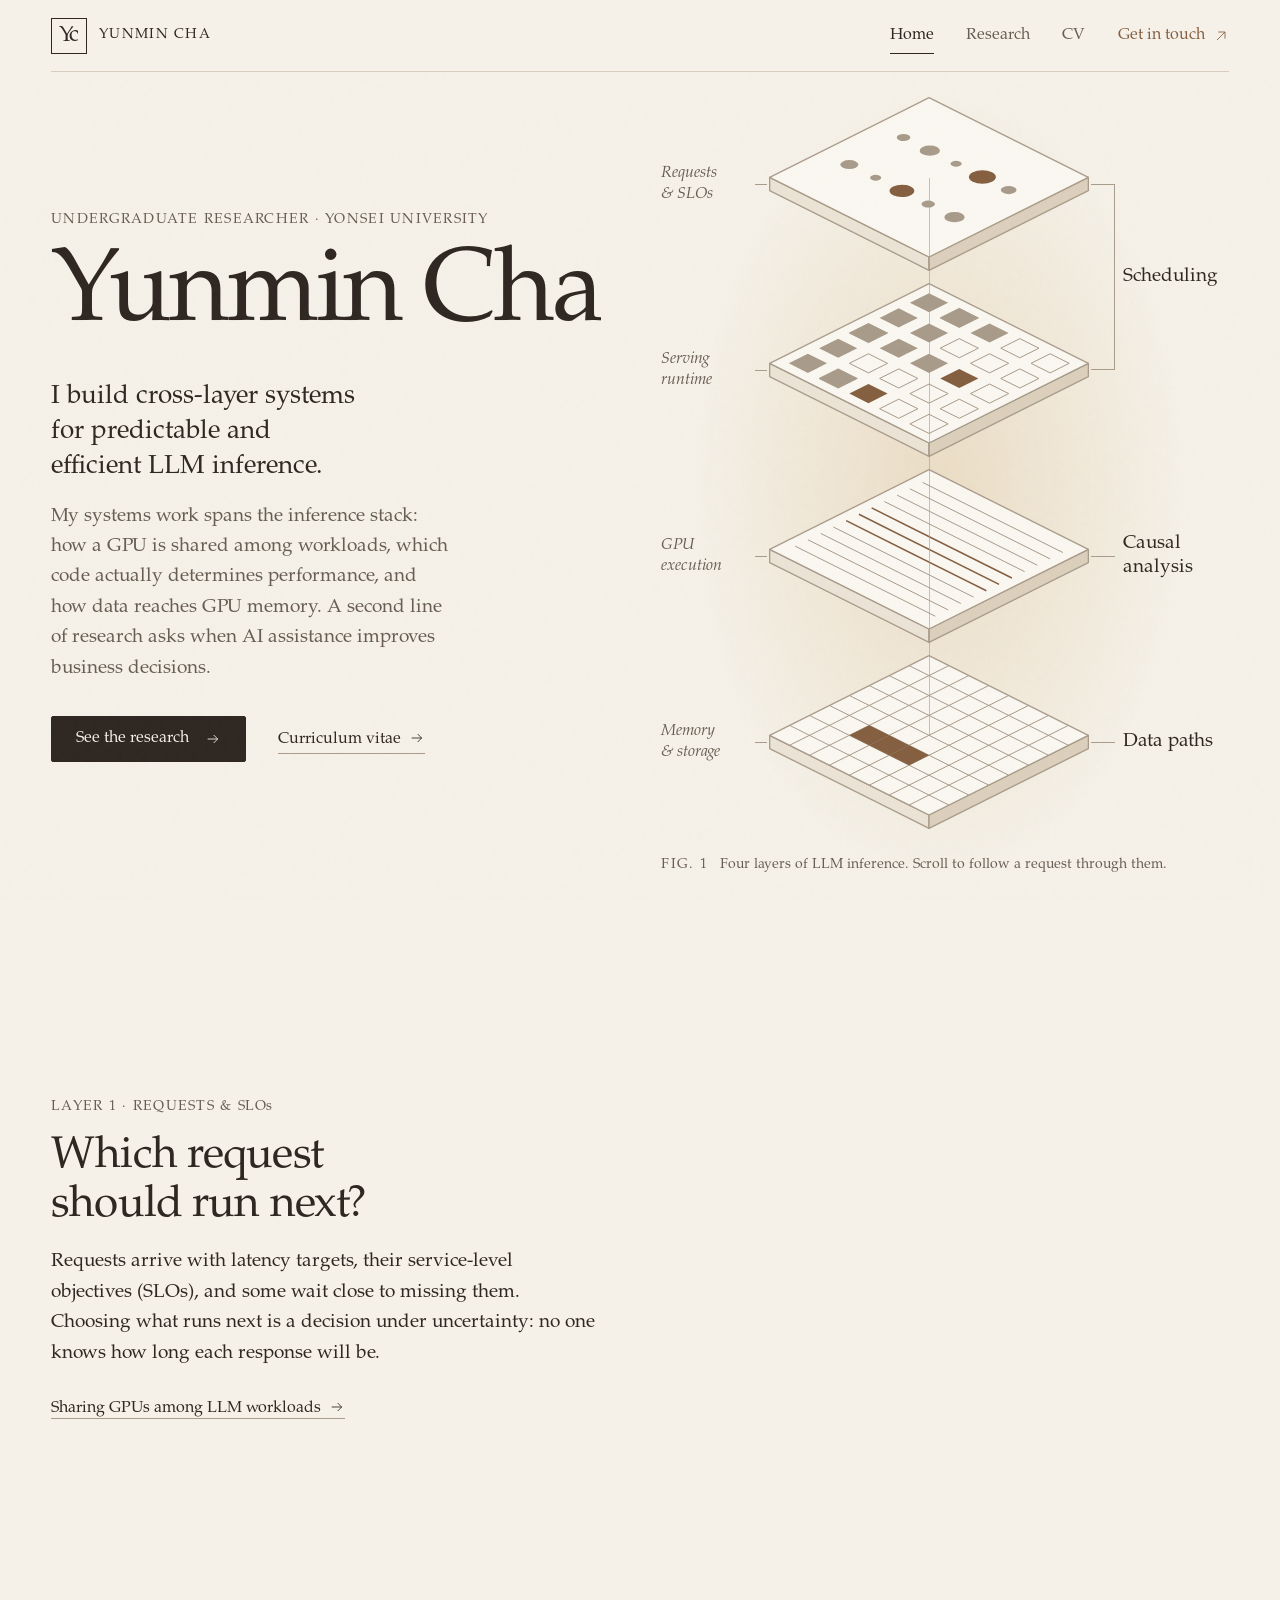
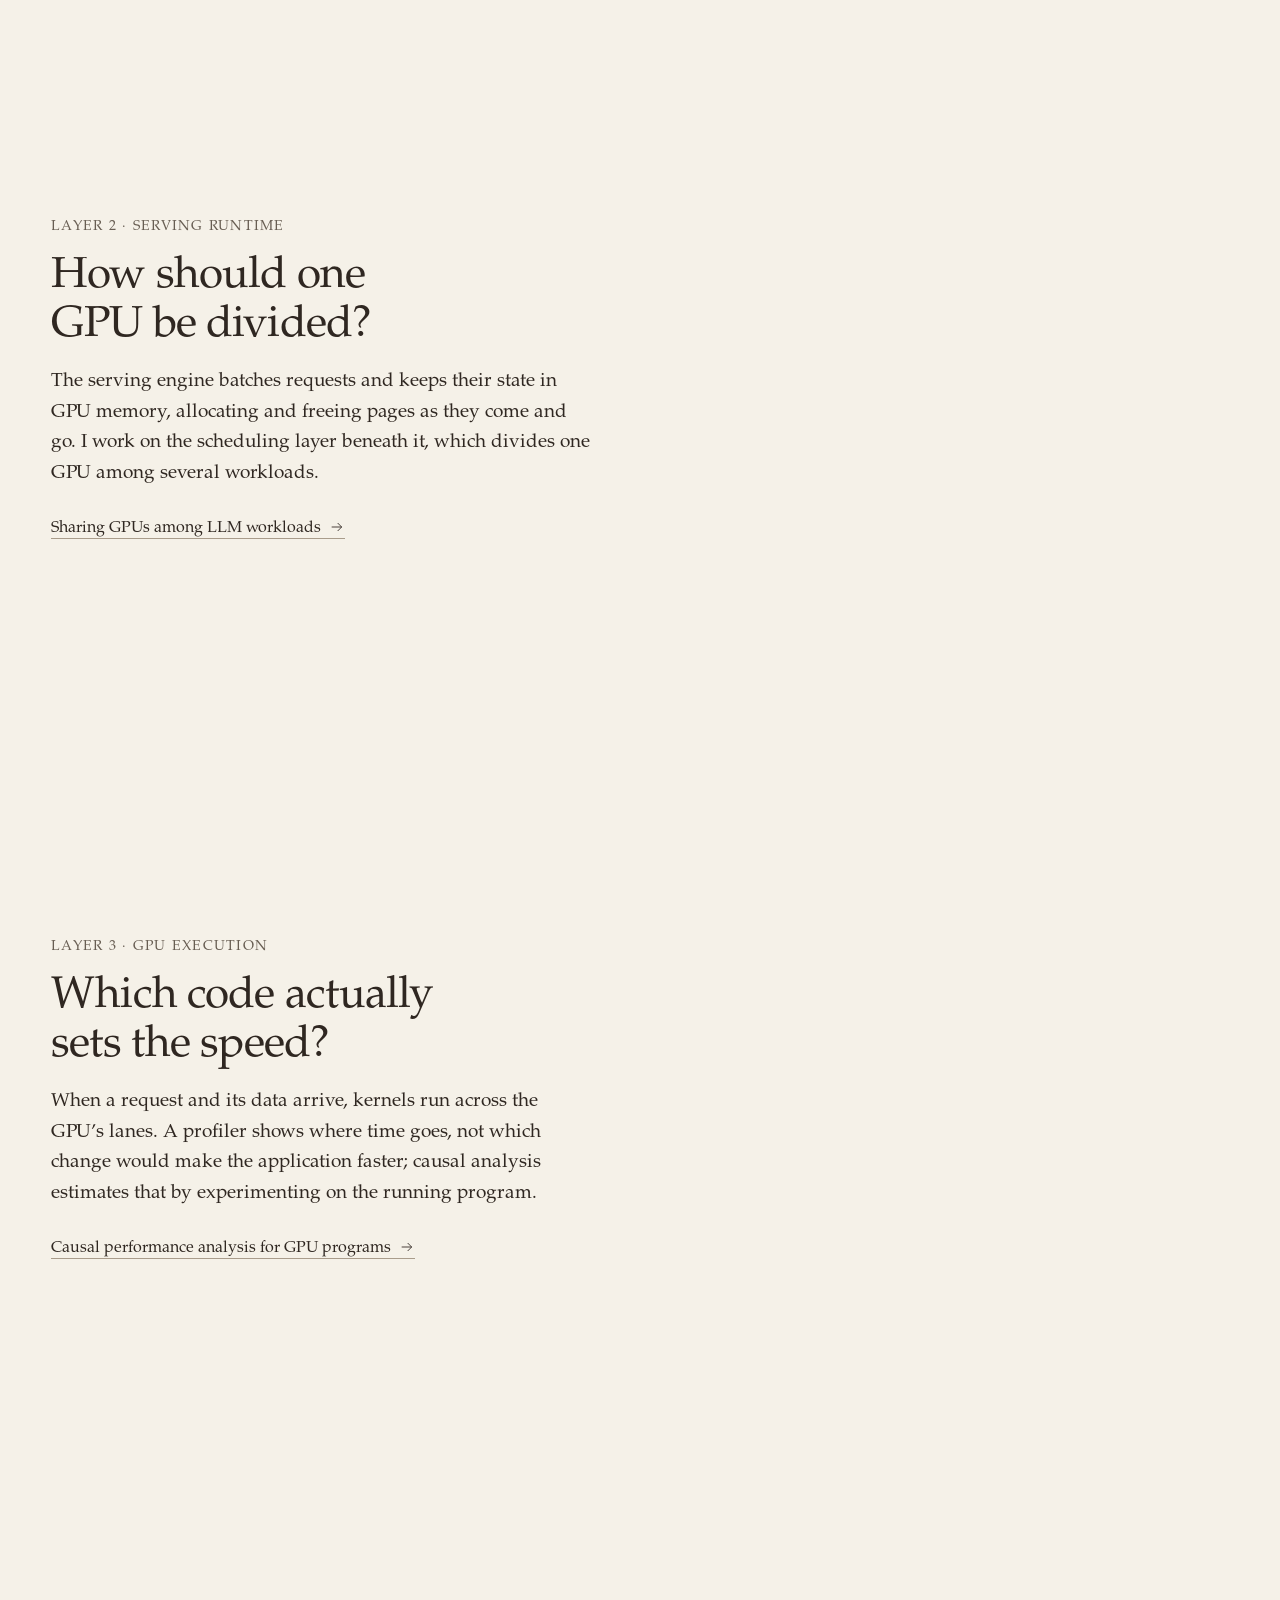
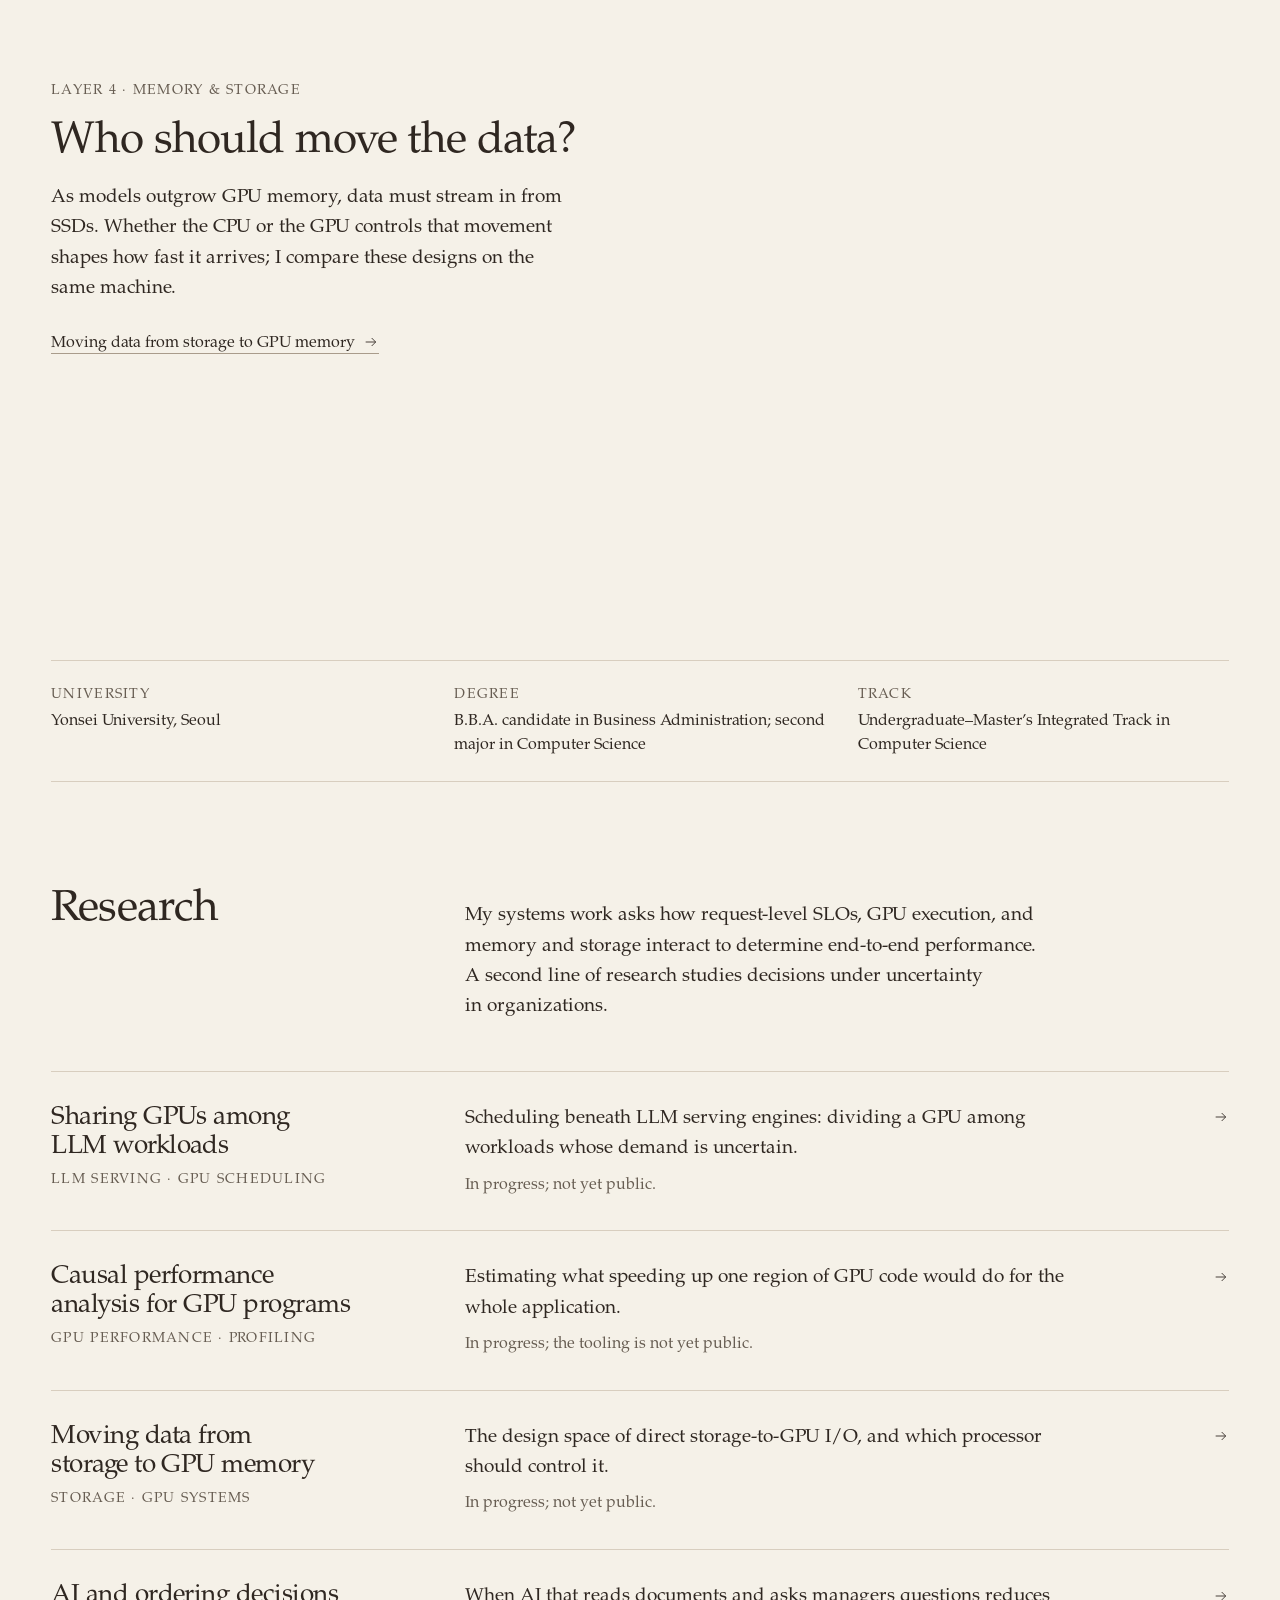
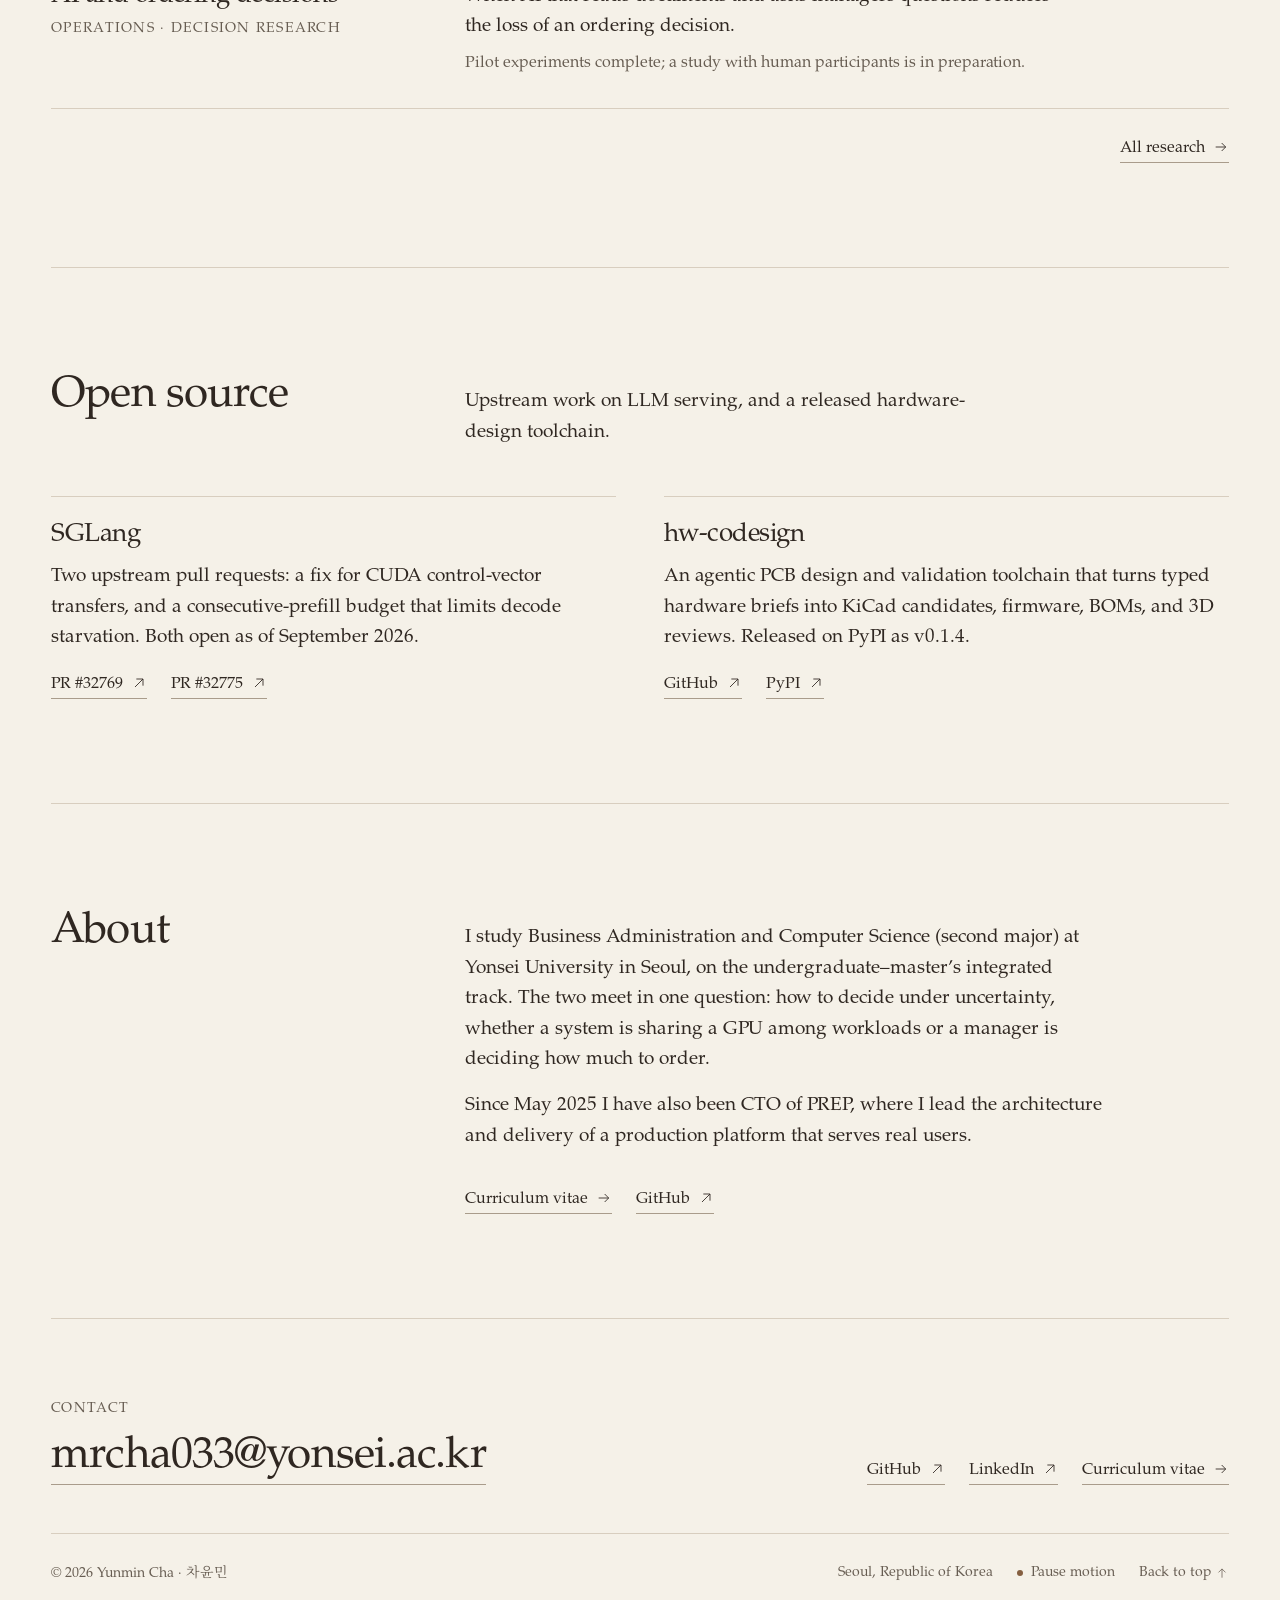
==== commit 92c757db: "Deploy ae514a1 Co-Authored-By: Claude Opus 5.5 <noreply@anthropic.com> Claude-Session: https://claud" ====
--- a/index.html
+++ b/index.html
@@ -1 +1 @@
-<!doctype html><html lang="en"><head><meta charset="utf-8"><meta name="viewport" content="width=device-width,initial-scale=1"><meta name="color-scheme" content="light dark"><meta name="theme-color" content="#f5f1e8" media="(prefers-color-scheme: light)"><meta name="theme-color" content="#1b1714" media="(prefers-color-scheme: dark)"><title>Yunmin Cha — LLM inference systems</title><meta name="description" content="Yunmin Cha is an undergraduate researcher at Yonsei University working on systems for LLM inference and on decisions under uncertainty."><meta property="og:title" content="Yunmin Cha — LLM inference systems"><meta property="og:description" content="Yunmin Cha is an undergraduate researcher at Yonsei University working on systems for LLM inference and on decisions under uncertainty."><meta property="og:type" content="website"><meta property="og:url" content="https://mrcha033.github.io/"><link rel="canonical" href="https://mrcha033.github.io/"><link rel="icon" href="/assets/favicon.svg" type="image/svg+xml"><link rel="preload" href="/assets/fonts/scholar-serif.woff" as="font" type="font/woff" crossorigin><link rel="stylesheet" href="/assets/style.css"><script src="/assets/app.js" defer></script></head><body id="top" class="no-js"><a class="skip" href="#main">Skip to content</a><header class="site-header"><div class="wrap nav-shell"><a class="identity" href="/" aria-label="Yunmin Cha, home"><span class="monogram" aria-hidden="true">Yc</span><span class="identity-text">Yunmin Cha</span></a><button class="menu-toggle" type="button" aria-label="Open navigation" aria-expanded="false" aria-controls="navigation"><span>Menu</span><span class="menu-symbol" aria-hidden="true"></span></button><nav id="navigation" class="nav-links" aria-label="Main navigation"><a href="/" aria-current="page">Home</a><a href="/research/">Research</a><a href="/cv/">CV</a><a class="contact-nav" href="mailto:mrcha033@yonsei.ac.kr">Get in touch <svg class="arrow" width="16" height="16" viewBox="0 0 24 24" fill="none" aria-hidden="true"><path d="M6 18 18 6M8 6h10v10" stroke="currentColor" stroke-width="1.3"/></svg></a></nav></div></header><main id="main"><div class="wrap"><section class="story" aria-labelledby="hero-title"><div class="hero-copy"><p class="label hero-label initial-rise"><span>Undergraduate researcher</span><span class="sep" aria-hidden="true"> · </span><span>Yonsei University</span></p><h1 id="hero-title" class="hero-name initial-rise delay-one">Yunmin Cha</h1><p class="hero-lede initial-rise delay-two">I build cross-layer systems for predictable and efficient LLM inference.</p><p class="hero-text initial-rise delay-two">My systems work spans the inference stack: how a GPU is shared among workloads, which code actually determines performance, and how data reaches GPU memory. A second line of research asks when AI assistance improves business decisions.</p><div class="hero-actions initial-rise delay-three"><a class="button" href="/research/" >See the research<svg class="arrow" width="16" height="16" viewBox="0 0 24 24" fill="none" aria-hidden="true"><path d="M4 12h15m-6-6 6 6-6 6" stroke="currentColor" stroke-width="1.3"/></svg></a><a class="text-link" href="/cv/" >Curriculum vitae<svg class="arrow" width="16" height="16" viewBox="0 0 24 24" fill="none" aria-hidden="true"><path d="M4 12h15m-6-6 6 6-6 6" stroke="currentColor" stroke-width="1.3"/></svg></a></div></div><div class="story-figure"><figure class="stack initial-rise delay-three" aria-labelledby="fig-stack"><div class="stack-grid"><span class="stack-name" data-thread="scheduling" style="grid-row:1;--k:0">Requests &amp; SLOs</span><svg class="plate" data-thread="scheduling" data-layer="0" style="grid-row:1;--k:0" viewBox="-2 -2 244 134" aria-hidden="true"><polygon class="side-l" points="0,60 120,120 120,130 0,70"/><polygon class="side-r" points="120,120 240,60 240,70 120,130"/><polygon class="rim" points="120,0 240,60 120,120 0,60"/><g transform="matrix(120 60 -120 60 120 60)"><circle cx="-0.33" cy="-0.17" r="0.03" class="fill m queue" style="--i:0"/><circle cx="-0.165" cy="-0.17" r="0.045" class="fill m queue" style="--i:1"/><circle cx="0" cy="-0.17" r="0.025" class="fill m queue" style="--i:2"/><circle cx="0.165" cy="-0.17" r="0.06" class="hot m queue" style="--i:3"/><circle cx="0.165" cy="-0.17" r="0.06" class="m ripple" style="--i:3" vector-effect="non-scaling-stroke"/><circle cx="0.33" cy="-0.17" r="0.035" class="fill m queue" style="--i:4"/><circle cx="-0.33" cy="0.17" r="0.04" class="fill m queue" style="--i:5"/><circle cx="-0.165" cy="0.17" r="0.025" class="fill m queue" style="--i:6"/><circle cx="0" cy="0.17" r="0.055" class="hot m queue" style="--i:7"/><circle cx="0" cy="0.17" r="0.055" class="m ripple" style="--i:7" vector-effect="non-scaling-stroke"/><circle cx="0.165" cy="0.17" r="0.03" class="fill m queue" style="--i:8"/><circle cx="0.33" cy="0.17" r="0.045" class="fill m queue" style="--i:9"/><circle r=".035" class="m go" style="--dx:-0.165px;--dy:-0.17px;--n:0"/><circle r=".035" class="m go" style="--dx:0.165px;--dy:0.17px;--n:1"/><circle r=".035" class="m go" style="--dx:-0.33px;--dy:0.17px;--n:2"/></g></svg><span class="stack-name" data-thread="scheduling" style="grid-row:2;--k:1">Serving runtime</span><svg class="plate" data-thread="scheduling" data-layer="1" style="grid-row:2;--k:1" viewBox="-2 -2 244 134" aria-hidden="true"><polygon class="side-l" points="0,60 120,120 120,130 0,70"/><polygon class="side-r" points="120,120 240,60 240,70 120,130"/><polygon class="rim" points="120,0 240,60 120,120 0,60"/><g transform="matrix(120 60 -120 60 120 60)"><rect x="-0.44" y="-0.44" width=".12" height=".12" class="fill" vector-effect="non-scaling-stroke"/><rect x="-0.25" y="-0.44" width=".12" height=".12" class="fill m free" style="--i:0" vector-effect="non-scaling-stroke"/><rect x="-0.06" y="-0.44" width=".12" height=".12" class="fill" vector-effect="non-scaling-stroke"/><rect x="0.13" y="-0.44" width=".12" height=".12" class="cell m alloc" style="--i:0" vector-effect="non-scaling-stroke"/><rect x="0.32" y="-0.44" width=".12" height=".12" class="cell" vector-effect="non-scaling-stroke"/><rect x="-0.44" y="-0.25" width=".12" height=".12" class="fill" vector-effect="non-scaling-stroke"/><rect x="-0.25" y="-0.25" width=".12" height=".12" class="fill" vector-effect="non-scaling-stroke"/><rect x="-0.06" y="-0.25" width=".12" height=".12" class="cell m alloc" style="--i:1" vector-effect="non-scaling-stroke"/><rect x="0.13" y="-0.25" width=".12" height=".12" class="cell" vector-effect="non-scaling-stroke"/><rect x="0.32" y="-0.25" width=".12" height=".12" class="cell" vector-effect="non-scaling-stroke"/><rect x="-0.44" y="-0.06" width=".12" height=".12" class="fill m free" style="--i:1" vector-effect="non-scaling-stroke"/><rect x="-0.25" y="-0.06" width=".12" height=".12" class="fill" vector-effect="non-scaling-stroke"/><rect x="-0.06" y="-0.06" width=".12" height=".12" class="fill" vector-effect="non-scaling-stroke"/><rect x="0.13" y="-0.06" width=".12" height=".12" class="hot" vector-effect="non-scaling-stroke"/><rect x="0.32" y="-0.06" width=".12" height=".12" class="cell" vector-effect="non-scaling-stroke"/><rect x="-0.44" y="0.13" width=".12" height=".12" class="fill" vector-effect="non-scaling-stroke"/><rect x="-0.25" y="0.13" width=".12" height=".12" class="cell" vector-effect="non-scaling-stroke"/><rect x="-0.06" y="0.13" width=".12" height=".12" class="cell m alloc" style="--i:2" vector-effect="non-scaling-stroke"/><rect x="0.13" y="0.13" width=".12" height=".12" class="cell" vector-effect="non-scaling-stroke"/><rect x="0.32" y="0.13" width=".12" height=".12" class="cell" vector-effect="non-scaling-stroke"/><rect x="-0.44" y="0.32" width=".12" height=".12" class="fill" vector-effect="non-scaling-stroke"/><rect x="-0.25" y="0.32" width=".12" height=".12" class="fill m free" style="--i:2" vector-effect="non-scaling-stroke"/><rect x="-0.06" y="0.32" width=".12" height=".12" class="hot" vector-effect="non-scaling-stroke"/><rect x="0.13" y="0.32" width=".12" height=".12" class="cell m alloc" style="--i:3" vector-effect="non-scaling-stroke"/><rect x="0.32" y="0.32" width=".12" height=".12" class="cell" vector-effect="non-scaling-stroke"/><rect x="-.46" y="-.46" width=".16" height=".16" class="m cursor" vector-effect="non-scaling-stroke"/></g></svg><span class="stack-name" data-thread="performance" style="grid-row:3;--k:2">GPU execution</span><svg class="plate" data-thread="performance" data-layer="2" style="grid-row:3;--k:2" viewBox="-2 -2 244 134" aria-hidden="true"><polygon class="side-l" points="0,60 120,120 120,130 0,70"/><polygon class="side-r" points="120,120 240,60 240,70 120,130"/><polygon class="rim m flash" points="120,0 240,60 120,120 0,60"/><g transform="matrix(120 60 -120 60 120 60)"><line x1="-.44" y1="-0.40" x2=".44" y2="-0.40" class="ink m wave" style="--d:5" vector-effect="non-scaling-stroke"/><rect x="-.44" y="-0.411" width=".1" height=".022" class="m job" style="--i:0"/><rect x="-.44" y="-0.411" width=".14" height=".022" class="m burst" style="--d:5"/><line x1="-.44" y1="-0.32" x2=".44" y2="-0.32" class="ink m wave" style="--d:4" vector-effect="non-scaling-stroke"/><rect x="-.44" y="-0.331" width=".14" height=".022" class="m burst" style="--d:4"/><line x1="-.44" y1="-0.24" x2=".44" y2="-0.24" class="ink m wave" style="--d:3" vector-effect="non-scaling-stroke"/><rect x="-.44" y="-0.251" width=".1" height=".022" class="m job" style="--i:2"/><rect x="-.44" y="-0.251" width=".14" height=".022" class="m burst" style="--d:3"/><line x1="-.44" y1="-0.16" x2=".44" y2="-0.16" class="ink m wave" style="--d:2" vector-effect="non-scaling-stroke"/><rect x="-.44" y="-0.171" width=".14" height=".022" class="m burst" style="--d:2"/><line x1="-.44" y1="-0.08" x2=".44" y2="-0.08" class="hot m lane" style="--d:1" vector-effect="non-scaling-stroke"/><rect x="-.44" y="-0.091" width=".1" height=".022" class="m kernel" style="--i:4"/><line x1="-.44" y1="0.00" x2=".44" y2="0.00" class="hot m lane" style="--d:0" vector-effect="non-scaling-stroke"/><rect x="-.44" y="-0.011" width=".1" height=".022" class="m kernel" style="--i:5"/><line x1="-.44" y1="0.08" x2=".44" y2="0.08" class="hot m lane" style="--d:1" vector-effect="non-scaling-stroke"/><rect x="-.44" y="0.069" width=".1" height=".022" class="m kernel" style="--i:6"/><line x1="-.44" y1="0.16" x2=".44" y2="0.16" class="ink m wave" style="--d:2" vector-effect="non-scaling-stroke"/><rect x="-.44" y="0.149" width=".14" height=".022" class="m burst" style="--d:2"/><line x1="-.44" y1="0.24" x2=".44" y2="0.24" class="ink m wave" style="--d:3" vector-effect="non-scaling-stroke"/><rect x="-.44" y="0.229" width=".1" height=".022" class="m job" style="--i:8"/><rect x="-.44" y="0.229" width=".14" height=".022" class="m burst" style="--d:3"/><line x1="-.44" y1="0.32" x2=".44" y2="0.32" class="ink m wave" style="--d:4" vector-effect="non-scaling-stroke"/><rect x="-.44" y="0.309" width=".14" height=".022" class="m burst" style="--d:4"/><line x1="-.44" y1="0.40" x2=".44" y2="0.40" class="ink m wave" style="--d:5" vector-effect="non-scaling-stroke"/><rect x="-.44" y="0.389" width=".1" height=".022" class="m job" style="--i:10"/><rect x="-.44" y="0.389" width=".14" height=".022" class="m burst" style="--d:5"/></g></svg><span class="stack-name" data-thread="data-paths" style="grid-row:4;--k:3">Memory &amp; storage</span><svg class="plate" data-thread="data-paths" data-layer="3" style="grid-row:4;--k:3" viewBox="-2 -2 244 134" aria-hidden="true"><polygon class="side-l" points="0,60 120,120 120,130 0,70"/><polygon class="side-r" points="120,120 240,60 240,70 120,130"/><polygon class="rim" points="120,0 240,60 120,120 0,60"/><g transform="matrix(120 60 -120 60 120 60)"><line x1="-0.375" y1="-.5" x2="-0.375" y2=".5" class="ink" vector-effect="non-scaling-stroke"/><line x1="-.5" y1="-0.375" x2=".5" y2="-0.375" class="ink" vector-effect="non-scaling-stroke"/><line x1="-0.250" y1="-.5" x2="-0.250" y2=".5" class="ink" vector-effect="non-scaling-stroke"/><line x1="-.5" y1="-0.250" x2=".5" y2="-0.250" class="ink" vector-effect="non-scaling-stroke"/><line x1="-0.125" y1="-.5" x2="-0.125" y2=".5" class="ink" vector-effect="non-scaling-stroke"/><line x1="-.5" y1="-0.125" x2=".5" y2="-0.125" class="ink" vector-effect="non-scaling-stroke"/><line x1="0.000" y1="-.5" x2="0.000" y2=".5" class="ink" vector-effect="non-scaling-stroke"/><line x1="-.5" y1="0.000" x2=".5" y2="0.000" class="ink" vector-effect="non-scaling-stroke"/><line x1="0.125" y1="-.5" x2="0.125" y2=".5" class="ink" vector-effect="non-scaling-stroke"/><line x1="-.5" y1="0.125" x2=".5" y2="0.125" class="ink" vector-effect="non-scaling-stroke"/><line x1="0.250" y1="-.5" x2="0.250" y2=".5" class="ink" vector-effect="non-scaling-stroke"/><line x1="-.5" y1="0.250" x2=".5" y2="0.250" class="ink" vector-effect="non-scaling-stroke"/><line x1="0.375" y1="-.5" x2="0.375" y2=".5" class="ink" vector-effect="non-scaling-stroke"/><line x1="-.5" y1="0.375" x2=".5" y2="0.375" class="ink" vector-effect="non-scaling-stroke"/><rect x="-0.250" y=".125" width=".125" height=".125" class="hot m read" style="--i:0"/><rect x="-0.125" y=".125" width=".125" height=".125" class="hot m read" style="--i:1"/><rect x="0.000" y=".125" width=".125" height=".125" class="hot m read" style="--i:2"/><rect x="-0.250" y=".125" width=".125" height=".125" class="m fetch" style="--i:0;--dx:0.1875px;--dy:-.1875px"/><rect x="-0.125" y=".125" width=".125" height=".125" class="m fetch" style="--i:1;--dx:0.0625px;--dy:-.1875px"/><rect x="0.000" y=".125" width=".125" height=".125" class="m fetch" style="--i:2;--dx:-0.0625px;--dy:-.1875px"/></g></svg><a class="stack-project span-2" data-thread="scheduling" href="/research/#scheduling" style="--k:.5">Scheduling</a><a class="stack-project" data-thread="performance" href="/research/#performance" style="grid-row:3;--k:2">Causal analysis</a><a class="stack-project" data-thread="data-paths" href="/research/#data-paths" style="grid-row:4;--k:3">Data paths</a><div class="stack-flow" aria-hidden="true"><i class="m beam"></i><i class="m down" style="--o:0"></i><i class="m down spark" style="--o:1"></i><i class="m down spark" style="--o:2"></i><i class="m up" style="--o:0"></i><i class="m up" style="--o:1"></i><i class="m up" style="--o:2"></i><i class="m hit" style="--o:0"></i><i class="m hit" style="--o:1"></i></div></div><figcaption id="fig-stack"><span class="fig-no">Fig. 1</span> Four layers of LLM inference. Scroll to follow a request through them.</figcaption></figure></div><ol class="story-steps" aria-label="The four layers in Fig. 1"><li class="story-step" data-step="0"><p class="label">Layer 1 · Requests &amp; SLOs</p><h2>Which request should run next?</h2><p>Requests arrive with latency targets, their service-level objectives (SLOs), and some wait close to missing them. Choosing what runs next is a decision under uncertainty: no one knows how long each response will be.</p><p class="story-link"><a class="text-link" href="/research/#scheduling" >Sharing GPUs among LLM workloads<svg class="arrow" width="16" height="16" viewBox="0 0 24 24" fill="none" aria-hidden="true"><path d="M4 12h15m-6-6 6 6-6 6" stroke="currentColor" stroke-width="1.3"/></svg></a></p></li><li class="story-step" data-step="1"><p class="label">Layer 2 · Serving runtime</p><h2>How should one GPU be divided?</h2><p>The serving engine batches requests and keeps their state in GPU memory, allocating and freeing pages as they come and go. I work on the scheduling layer beneath it, which divides one GPU among several workloads.</p><p class="story-link"><a class="text-link" href="/research/#scheduling" >Sharing GPUs among LLM workloads<svg class="arrow" width="16" height="16" viewBox="0 0 24 24" fill="none" aria-hidden="true"><path d="M4 12h15m-6-6 6 6-6 6" stroke="currentColor" stroke-width="1.3"/></svg></a></p></li><li class="story-step" data-step="2"><p class="label">Layer 3 · GPU execution</p><h2>Which code actually sets the speed?</h2><p>When a request and its data arrive, kernels run across the GPU’s lanes. A profiler shows where time goes, not which change would make the application faster; causal analysis estimates that by experimenting on the running program.</p><p class="story-link"><a class="text-link" href="/research/#performance" >Causal performance analysis for GPU programs<svg class="arrow" width="16" height="16" viewBox="0 0 24 24" fill="none" aria-hidden="true"><path d="M4 12h15m-6-6 6 6-6 6" stroke="currentColor" stroke-width="1.3"/></svg></a></p></li><li class="story-step" data-step="3"><p class="label">Layer 4 · Memory &amp; storage</p><h2>Who should move the data?</h2><p>As models outgrow GPU memory, data must stream in from SSDs. Whether the CPU or the GPU controls that movement shapes how fast it arrives; I compare these designs on the same machine.</p><p class="story-link"><a class="text-link" href="/research/#data-paths" >Moving data from storage to GPU memory<svg class="arrow" width="16" height="16" viewBox="0 0 24 24" fill="none" aria-hidden="true"><path d="M4 12h15m-6-6 6 6-6 6" stroke="currentColor" stroke-width="1.3"/></svg></a></p></li></ol></section><dl class="facts"><div><dt class="label">University</dt><dd>Yonsei University, Seoul</dd></div><div><dt class="label">Degree</dt><dd>B.B.A. candidate in Business Administration; second major in Computer Science</dd></div><div><dt class="label">Track</dt><dd>Undergraduate–Master’s Integrated Track in Computer Science</dd></div></dl><section class="section" aria-labelledby="research-title"><div class="section-head reveal"><h2 id="research-title">Research</h2><p class="section-intro">My systems work asks how request-level SLOs, GPU execution, and memory and storage interact to determine end-to-end performance. A second line of research studies decisions under uncertainty in organizations.</p></div><div class="project-list"><a class="project-row reveal" href="/research/#scheduling"><div class="project-name"><h3>Sharing GPUs among LLM workloads</h3><p class="label">LLM serving · GPU scheduling</p></div><p class="project-desc">Scheduling beneath LLM serving engines: dividing a GPU among workloads whose demand is uncertain.</p><p class="project-result">In progress; not yet public.</p><svg class="arrow" width="16" height="16" viewBox="0 0 24 24" fill="none" aria-hidden="true"><path d="M6 18 18 6M8 6h10v10" stroke="currentColor" stroke-width="1.3"/></svg></a><a class="project-row reveal" href="/research/#performance"><div class="project-name"><h3>Causal performance analysis for GPU programs</h3><p class="label">GPU performance · Profiling</p></div><p class="project-desc">Estimating what speeding up one region of GPU code would do for the whole application.</p><p class="project-result">In progress; the tooling is not yet public.</p><svg class="arrow" width="16" height="16" viewBox="0 0 24 24" fill="none" aria-hidden="true"><path d="M6 18 18 6M8 6h10v10" stroke="currentColor" stroke-width="1.3"/></svg></a><a class="project-row reveal" href="/research/#data-paths"><div class="project-name"><h3>Moving data from storage to GPU memory</h3><p class="label">Storage · GPU systems</p></div><p class="project-desc">The design space of direct storage-to-GPU I/O, and which processor should control it.</p><p class="project-result">In progress; not yet public.</p><svg class="arrow" width="16" height="16" viewBox="0 0 24 24" fill="none" aria-hidden="true"><path d="M6 18 18 6M8 6h10v10" stroke="currentColor" stroke-width="1.3"/></svg></a><a class="project-row reveal" href="/research/#decisions"><div class="project-name"><h3>AI and ordering decisions</h3><p class="label">Operations · Decision research</p></div><p class="project-desc">When AI that reads documents and asks managers questions reduces the loss of an ordering decision.</p><p class="project-result">Pilot experiments complete; a study with human participants is in preparation.</p><svg class="arrow" width="16" height="16" viewBox="0 0 24 24" fill="none" aria-hidden="true"><path d="M6 18 18 6M8 6h10v10" stroke="currentColor" stroke-width="1.3"/></svg></a></div><div class="section-tail"><a class="text-link" href="/research/" >All research<svg class="arrow" width="16" height="16" viewBox="0 0 24 24" fill="none" aria-hidden="true"><path d="M4 12h15m-6-6 6 6-6 6" stroke="currentColor" stroke-width="1.3"/></svg></a></div></section><section class="section section-ruled" aria-labelledby="oss-title"><div class="section-head reveal"><h2 id="oss-title">Open source</h2><p class="section-intro">Upstream work on LLM serving, and a released hardware-design toolchain.</p></div><div class="oss-list"><div class="oss-item reveal"><h3>SGLang</h3><p>Two upstream pull requests: a fix for CUDA control-vector transfers, and a consecutive-prefill budget that limits decode starvation. Both open as of September 2026.</p><div class="link-row"><a class="text-link" href="https://github.com/sgl-project/sglang/pull/32769" target="_blank" rel="noopener noreferrer">PR #32769<svg class="arrow" width="16" height="16" viewBox="0 0 24 24" fill="none" aria-hidden="true"><path d="M6 18 18 6M8 6h10v10" stroke="currentColor" stroke-width="1.3"/></svg></a><a class="text-link" href="https://github.com/sgl-project/sglang/pull/32775" target="_blank" rel="noopener noreferrer">PR #32775<svg class="arrow" width="16" height="16" viewBox="0 0 24 24" fill="none" aria-hidden="true"><path d="M6 18 18 6M8 6h10v10" stroke="currentColor" stroke-width="1.3"/></svg></a></div></div><div class="oss-item reveal"><h3>hw-codesign</h3><p>An agentic PCB design and validation toolchain that turns typed hardware briefs into KiCad candidates, firmware, BOMs, and 3D reviews. Released on PyPI as v0.1.4.</p><div class="link-row"><a class="text-link" href="https://github.com/mrcha033/hw-codesign" target="_blank" rel="noopener noreferrer">GitHub<svg class="arrow" width="16" height="16" viewBox="0 0 24 24" fill="none" aria-hidden="true"><path d="M6 18 18 6M8 6h10v10" stroke="currentColor" stroke-width="1.3"/></svg></a><a class="text-link" href="https://pypi.org/project/hw-codesign/" target="_blank" rel="noopener noreferrer">PyPI<svg class="arrow" width="16" height="16" viewBox="0 0 24 24" fill="none" aria-hidden="true"><path d="M6 18 18 6M8 6h10v10" stroke="currentColor" stroke-width="1.3"/></svg></a></div></div></div></section><section class="section section-ruled" aria-labelledby="about-title"><div class="section-head reveal"><h2 id="about-title">About</h2><div class="about-copy"><p>I study Business Administration and Computer Science (second major) at Yonsei University in Seoul, on the undergraduate–master’s integrated track. The two meet in one question: how to decide under uncertainty, whether a system is sharing a GPU among workloads or a manager is deciding how much to order.</p><p>Since May 2025 I have also been CTO of PREP, where I lead the architecture and delivery of a production platform that serves real users.</p><div class="link-row"><a class="text-link" href="/cv/" >Curriculum vitae<svg class="arrow" width="16" height="16" viewBox="0 0 24 24" fill="none" aria-hidden="true"><path d="M4 12h15m-6-6 6 6-6 6" stroke="currentColor" stroke-width="1.3"/></svg></a><a class="text-link" href="https://github.com/mrcha033" target="_blank" rel="noopener noreferrer">GitHub<svg class="arrow" width="16" height="16" viewBox="0 0 24 24" fill="none" aria-hidden="true"><path d="M6 18 18 6M8 6h10v10" stroke="currentColor" stroke-width="1.3"/></svg></a></div></div></div></section></div></main><footer class="site-footer"><div class="wrap"><div class="footer-main"><div class="footer-contact"><p class="label">Contact</p><a class="footer-email" href="mailto:mrcha033@yonsei.ac.kr">mrcha033@yonsei.ac.kr</a></div><div class="footer-links"><a class="text-link" href="https://github.com/mrcha033" target="_blank" rel="noopener noreferrer">GitHub<svg class="arrow" width="16" height="16" viewBox="0 0 24 24" fill="none" aria-hidden="true"><path d="M6 18 18 6M8 6h10v10" stroke="currentColor" stroke-width="1.3"/></svg></a><a class="text-link" href="https://www.linkedin.com/in/ynmncha/" target="_blank" rel="noopener noreferrer">LinkedIn<svg class="arrow" width="16" height="16" viewBox="0 0 24 24" fill="none" aria-hidden="true"><path d="M6 18 18 6M8 6h10v10" stroke="currentColor" stroke-width="1.3"/></svg></a><a class="text-link" href="/cv/" >Curriculum vitae<svg class="arrow" width="16" height="16" viewBox="0 0 24 24" fill="none" aria-hidden="true"><path d="M4 12h15m-6-6 6 6-6 6" stroke="currentColor" stroke-width="1.3"/></svg></a></div></div><div class="footer-bottom"><span>© 2026 Yunmin Cha · <span lang="ko">차윤민</span></span><div class="footer-controls"><span>Seoul, Republic of Korea</span><button class="motion-toggle" type="button" aria-pressed="false" aria-label="Pause decorative motion"><span class="motion-dot" aria-hidden="true"></span><span class="motion-label">Pause motion</span></button><a href="#top">Back to top ↑</a></div></div></div></footer></body></html>+<!doctype html><html lang="en"><head><meta charset="utf-8"><meta name="viewport" content="width=device-width,initial-scale=1"><meta name="color-scheme" content="light dark"><meta name="theme-color" content="#f5f1e8" media="(prefers-color-scheme: light)"><meta name="theme-color" content="#1b1714" media="(prefers-color-scheme: dark)"><title>Yunmin Cha — LLM inference systems</title><meta name="description" content="Yunmin Cha is an undergraduate researcher at Yonsei University working on systems for LLM inference and on decisions under uncertainty."><meta property="og:title" content="Yunmin Cha — LLM inference systems"><meta property="og:description" content="Yunmin Cha is an undergraduate researcher at Yonsei University working on systems for LLM inference and on decisions under uncertainty."><meta property="og:type" content="website"><meta property="og:url" content="https://mrcha033.github.io/"><meta property="og:site_name" content="Yunmin Cha"><meta property="og:image" content="https://mrcha033.github.io/assets/social-card.png"><meta property="og:image:width" content="1200"><meta property="og:image:height" content="630"><meta property="og:image:alt" content="Yunmin Cha: I build cross-layer systems for predictable and efficient LLM inference."><meta name="twitter:card" content="summary_large_image"><link rel="canonical" href="https://mrcha033.github.io/"><link rel="icon" href="/assets/favicon.svg" type="image/svg+xml"><link rel="apple-touch-icon" href="/assets/apple-touch-icon.png"><link rel="preload" href="/assets/fonts/scholar-serif.woff2" as="font" type="font/woff2" crossorigin><link rel="stylesheet" href="/assets/style.css"><script src="/assets/app.js" defer></script></head><body id="top" class="no-js"><a class="skip" href="#main">Skip to content</a><header class="site-header"><div class="wrap nav-shell"><a class="identity" href="/" aria-label="Yunmin Cha, home"><span class="monogram" aria-hidden="true">Yc</span><span class="identity-text">Yunmin Cha</span></a><button class="menu-toggle" type="button" aria-label="Open navigation" aria-expanded="false" aria-controls="navigation"><span>Menu</span><span class="menu-symbol" aria-hidden="true"></span></button><nav id="navigation" class="nav-links" aria-label="Main navigation"><a href="/" aria-current="page">Home</a><a href="/research/">Research</a><a href="/cv/">CV</a><a class="contact-nav" href="mailto:mrcha033@yonsei.ac.kr">Get in touch <svg class="arrow" width="16" height="16" viewBox="0 0 24 24" fill="none" aria-hidden="true"><path d="M6 18 18 6M8 6h10v10" stroke="currentColor" stroke-width="1.3"/></svg></a></nav></div></header><main id="main"><div class="wrap"><section class="story" aria-labelledby="hero-title"><div class="hero-copy"><p class="label label-pair initial-rise"><span>Undergraduate researcher</span><span class="sep" aria-hidden="true"> · </span><span>Yonsei University</span></p><h1 id="hero-title" class="hero-name initial-rise delay-one">Yunmin Cha</h1><p class="hero-lede initial-rise delay-two">I build cross-layer systems for predictable and efficient LLM inference.</p><p class="hero-text initial-rise delay-two">My systems work spans the inference stack: how a GPU is shared among workloads, which code actually determines performance, and how data reaches GPU memory. A second line of research asks when AI assistance improves business decisions.</p><div class="hero-actions initial-rise delay-three"><a class="button" href="/research/" >See the research<svg class="arrow" width="16" height="16" viewBox="0 0 24 24" fill="none" aria-hidden="true"><path d="M4 12h15m-6-6 6 6-6 6" stroke="currentColor" stroke-width="1.3"/></svg></a><a class="text-link" href="/cv/" >Curriculum <span class="nowrap">vitae<svg class="arrow" width="16" height="16" viewBox="0 0 24 24" fill="none" aria-hidden="true"><path d="M4 12h15m-6-6 6 6-6 6" stroke="currentColor" stroke-width="1.3"/></svg></span></a></div></div><div class="story-figure"><figure class="stack initial-rise delay-three" aria-labelledby="fig-stack"><div class="stack-grid"><span class="stack-name" data-thread="scheduling" style="grid-row:1;--k:0">Requests &amp;&nbsp;SLOs</span><svg class="plate" data-thread="scheduling" data-layer="0" style="grid-row:1;--k:0" viewBox="-2 -2 244 134" aria-hidden="true"><polygon class="side-l" points="0,60 120,120 120,130 0,70"/><polygon class="side-r" points="120,120 240,60 240,70 120,130"/><polygon class="rim" points="120,0 240,60 120,120 0,60"/><g transform="matrix(120 60 -120 60 120 60)"><circle cx="-0.33" cy="-0.17" r="0.03" class="fill m queue" style="--i:0"/><circle cx="-0.165" cy="-0.17" r="0.045" class="fill m queue" style="--i:1"/><circle cx="0" cy="-0.17" r="0.025" class="fill m queue" style="--i:2"/><circle cx="0.165" cy="-0.17" r="0.06" class="hot m queue" style="--i:3"/><circle cx="0.165" cy="-0.17" r="0.06" class="m ripple" style="--i:3" vector-effect="non-scaling-stroke"/><circle cx="0.33" cy="-0.17" r="0.035" class="fill m queue" style="--i:4"/><circle cx="-0.33" cy="0.17" r="0.04" class="fill m queue" style="--i:5"/><circle cx="-0.165" cy="0.17" r="0.025" class="fill m queue" style="--i:6"/><circle cx="0" cy="0.17" r="0.055" class="hot m queue" style="--i:7"/><circle cx="0" cy="0.17" r="0.055" class="m ripple" style="--i:7" vector-effect="non-scaling-stroke"/><circle cx="0.165" cy="0.17" r="0.03" class="fill m queue" style="--i:8"/><circle cx="0.33" cy="0.17" r="0.045" class="fill m queue" style="--i:9"/><circle r=".035" class="m go" style="--dx:-0.165px;--dy:-0.17px;--n:0"/><circle r=".035" class="m go" style="--dx:0.165px;--dy:0.17px;--n:1"/><circle r=".035" class="m go" style="--dx:-0.33px;--dy:0.17px;--n:2"/></g></svg><span class="stack-name" data-thread="scheduling" style="grid-row:2;--k:1">Serving runtime</span><svg class="plate" data-thread="scheduling" data-layer="1" style="grid-row:2;--k:1" viewBox="-2 -2 244 134" aria-hidden="true"><polygon class="side-l" points="0,60 120,120 120,130 0,70"/><polygon class="side-r" points="120,120 240,60 240,70 120,130"/><polygon class="rim" points="120,0 240,60 120,120 0,60"/><g transform="matrix(120 60 -120 60 120 60)"><rect x="-0.44" y="-0.44" width=".12" height=".12" class="fill" vector-effect="non-scaling-stroke"/><rect x="-0.25" y="-0.44" width=".12" height=".12" class="fill m free" style="--i:0" vector-effect="non-scaling-stroke"/><rect x="-0.06" y="-0.44" width=".12" height=".12" class="fill" vector-effect="non-scaling-stroke"/><rect x="0.13" y="-0.44" width=".12" height=".12" class="cell m alloc" style="--i:0" vector-effect="non-scaling-stroke"/><rect x="0.32" y="-0.44" width=".12" height=".12" class="cell" vector-effect="non-scaling-stroke"/><rect x="-0.44" y="-0.25" width=".12" height=".12" class="fill" vector-effect="non-scaling-stroke"/><rect x="-0.25" y="-0.25" width=".12" height=".12" class="fill" vector-effect="non-scaling-stroke"/><rect x="-0.06" y="-0.25" width=".12" height=".12" class="cell m alloc" style="--i:1" vector-effect="non-scaling-stroke"/><rect x="0.13" y="-0.25" width=".12" height=".12" class="cell" vector-effect="non-scaling-stroke"/><rect x="0.32" y="-0.25" width=".12" height=".12" class="cell" vector-effect="non-scaling-stroke"/><rect x="-0.44" y="-0.06" width=".12" height=".12" class="fill m free" style="--i:1" vector-effect="non-scaling-stroke"/><rect x="-0.25" y="-0.06" width=".12" height=".12" class="fill" vector-effect="non-scaling-stroke"/><rect x="-0.06" y="-0.06" width=".12" height=".12" class="fill" vector-effect="non-scaling-stroke"/><rect x="0.13" y="-0.06" width=".12" height=".12" class="hot" vector-effect="non-scaling-stroke"/><rect x="0.32" y="-0.06" width=".12" height=".12" class="cell" vector-effect="non-scaling-stroke"/><rect x="-0.44" y="0.13" width=".12" height=".12" class="fill" vector-effect="non-scaling-stroke"/><rect x="-0.25" y="0.13" width=".12" height=".12" class="cell" vector-effect="non-scaling-stroke"/><rect x="-0.06" y="0.13" width=".12" height=".12" class="cell m alloc" style="--i:2" vector-effect="non-scaling-stroke"/><rect x="0.13" y="0.13" width=".12" height=".12" class="cell" vector-effect="non-scaling-stroke"/><rect x="0.32" y="0.13" width=".12" height=".12" class="cell" vector-effect="non-scaling-stroke"/><rect x="-0.44" y="0.32" width=".12" height=".12" class="fill" vector-effect="non-scaling-stroke"/><rect x="-0.25" y="0.32" width=".12" height=".12" class="fill m free" style="--i:2" vector-effect="non-scaling-stroke"/><rect x="-0.06" y="0.32" width=".12" height=".12" class="hot" vector-effect="non-scaling-stroke"/><rect x="0.13" y="0.32" width=".12" height=".12" class="cell m alloc" style="--i:3" vector-effect="non-scaling-stroke"/><rect x="0.32" y="0.32" width=".12" height=".12" class="cell" vector-effect="non-scaling-stroke"/><rect x="-.46" y="-.46" width=".16" height=".16" class="m cursor" vector-effect="non-scaling-stroke"/></g></svg><span class="stack-name" data-thread="performance" style="grid-row:3;--k:2">GPU execution</span><svg class="plate" data-thread="performance" data-layer="2" style="grid-row:3;--k:2" viewBox="-2 -2 244 134" aria-hidden="true"><polygon class="side-l" points="0,60 120,120 120,130 0,70"/><polygon class="side-r" points="120,120 240,60 240,70 120,130"/><polygon class="rim m flash" points="120,0 240,60 120,120 0,60"/><g transform="matrix(120 60 -120 60 120 60)"><line x1="-.44" y1="-0.40" x2=".44" y2="-0.40" class="ink m wave" style="--d:5" vector-effect="non-scaling-stroke"/><rect x="-.44" y="-0.411" width=".1" height=".022" class="m job" style="--i:0"/><rect x="-.44" y="-0.411" width=".14" height=".022" class="m burst" style="--d:5"/><line x1="-.44" y1="-0.32" x2=".44" y2="-0.32" class="ink m wave" style="--d:4" vector-effect="non-scaling-stroke"/><rect x="-.44" y="-0.331" width=".14" height=".022" class="m burst" style="--d:4"/><line x1="-.44" y1="-0.24" x2=".44" y2="-0.24" class="ink m wave" style="--d:3" vector-effect="non-scaling-stroke"/><rect x="-.44" y="-0.251" width=".1" height=".022" class="m job" style="--i:2"/><rect x="-.44" y="-0.251" width=".14" height=".022" class="m burst" style="--d:3"/><line x1="-.44" y1="-0.16" x2=".44" y2="-0.16" class="ink m wave" style="--d:2" vector-effect="non-scaling-stroke"/><rect x="-.44" y="-0.171" width=".14" height=".022" class="m burst" style="--d:2"/><line x1="-.44" y1="-0.08" x2=".44" y2="-0.08" class="hot m lane" style="--d:1" vector-effect="non-scaling-stroke"/><rect x="-.44" y="-0.091" width=".1" height=".022" class="m kernel" style="--i:4"/><line x1="-.44" y1="0.00" x2=".44" y2="0.00" class="hot m lane" style="--d:0" vector-effect="non-scaling-stroke"/><rect x="-.44" y="-0.011" width=".1" height=".022" class="m kernel" style="--i:5"/><line x1="-.44" y1="0.08" x2=".44" y2="0.08" class="hot m lane" style="--d:1" vector-effect="non-scaling-stroke"/><rect x="-.44" y="0.069" width=".1" height=".022" class="m kernel" style="--i:6"/><line x1="-.44" y1="0.16" x2=".44" y2="0.16" class="ink m wave" style="--d:2" vector-effect="non-scaling-stroke"/><rect x="-.44" y="0.149" width=".14" height=".022" class="m burst" style="--d:2"/><line x1="-.44" y1="0.24" x2=".44" y2="0.24" class="ink m wave" style="--d:3" vector-effect="non-scaling-stroke"/><rect x="-.44" y="0.229" width=".1" height=".022" class="m job" style="--i:8"/><rect x="-.44" y="0.229" width=".14" height=".022" class="m burst" style="--d:3"/><line x1="-.44" y1="0.32" x2=".44" y2="0.32" class="ink m wave" style="--d:4" vector-effect="non-scaling-stroke"/><rect x="-.44" y="0.309" width=".14" height=".022" class="m burst" style="--d:4"/><line x1="-.44" y1="0.40" x2=".44" y2="0.40" class="ink m wave" style="--d:5" vector-effect="non-scaling-stroke"/><rect x="-.44" y="0.389" width=".1" height=".022" class="m job" style="--i:10"/><rect x="-.44" y="0.389" width=".14" height=".022" class="m burst" style="--d:5"/></g></svg><span class="stack-name" data-thread="data-paths" style="grid-row:4;--k:3">Memory &amp;&nbsp;storage</span><svg class="plate" data-thread="data-paths" data-layer="3" style="grid-row:4;--k:3" viewBox="-2 -2 244 134" aria-hidden="true"><polygon class="side-l" points="0,60 120,120 120,130 0,70"/><polygon class="side-r" points="120,120 240,60 240,70 120,130"/><polygon class="rim" points="120,0 240,60 120,120 0,60"/><g transform="matrix(120 60 -120 60 120 60)"><line x1="-0.375" y1="-.5" x2="-0.375" y2=".5" class="ink" vector-effect="non-scaling-stroke"/><line x1="-.5" y1="-0.375" x2=".5" y2="-0.375" class="ink" vector-effect="non-scaling-stroke"/><line x1="-0.250" y1="-.5" x2="-0.250" y2=".5" class="ink" vector-effect="non-scaling-stroke"/><line x1="-.5" y1="-0.250" x2=".5" y2="-0.250" class="ink" vector-effect="non-scaling-stroke"/><line x1="-0.125" y1="-.5" x2="-0.125" y2=".5" class="ink" vector-effect="non-scaling-stroke"/><line x1="-.5" y1="-0.125" x2=".5" y2="-0.125" class="ink" vector-effect="non-scaling-stroke"/><line x1="0.000" y1="-.5" x2="0.000" y2=".5" class="ink" vector-effect="non-scaling-stroke"/><line x1="-.5" y1="0.000" x2=".5" y2="0.000" class="ink" vector-effect="non-scaling-stroke"/><line x1="0.125" y1="-.5" x2="0.125" y2=".5" class="ink" vector-effect="non-scaling-stroke"/><line x1="-.5" y1="0.125" x2=".5" y2="0.125" class="ink" vector-effect="non-scaling-stroke"/><line x1="0.250" y1="-.5" x2="0.250" y2=".5" class="ink" vector-effect="non-scaling-stroke"/><line x1="-.5" y1="0.250" x2=".5" y2="0.250" class="ink" vector-effect="non-scaling-stroke"/><line x1="0.375" y1="-.5" x2="0.375" y2=".5" class="ink" vector-effect="non-scaling-stroke"/><line x1="-.5" y1="0.375" x2=".5" y2="0.375" class="ink" vector-effect="non-scaling-stroke"/><rect x="-0.250" y=".125" width=".125" height=".125" class="hot m read" style="--i:0"/><rect x="-0.125" y=".125" width=".125" height=".125" class="hot m read" style="--i:1"/><rect x="0.000" y=".125" width=".125" height=".125" class="hot m read" style="--i:2"/><rect x="-0.250" y=".125" width=".125" height=".125" class="m fetch" style="--i:0;--dx:0.1875px;--dy:-.1875px"/><rect x="-0.125" y=".125" width=".125" height=".125" class="m fetch" style="--i:1;--dx:0.0625px;--dy:-.1875px"/><rect x="0.000" y=".125" width=".125" height=".125" class="m fetch" style="--i:2;--dx:-0.0625px;--dy:-.1875px"/></g></svg><a class="stack-project span-2" data-thread="scheduling" href="/research/#scheduling" style="--k:.5"><span>Scheduling</span></a><a class="stack-project" data-thread="performance" href="/research/#performance" style="grid-row:3;--k:2"><span>Causal analysis</span></a><a class="stack-project" data-thread="data-paths" href="/research/#data-paths" style="grid-row:4;--k:3"><span>Data paths</span></a><div class="stack-flow" aria-hidden="true"><i class="m beam"></i><i class="m down" style="--o:0"></i><i class="m down spark" style="--o:1"></i><i class="m down spark" style="--o:2"></i><i class="m up" style="--o:0"></i><i class="m up" style="--o:1"></i><i class="m up" style="--o:2"></i><i class="m hit" style="--o:0"></i><i class="m hit" style="--o:1"></i></div></div><figcaption id="fig-stack"><span class="fig-no">Fig. 1</span> Four layers of LLM inference. Scroll to follow a request through them.</figcaption></figure></div><ol class="story-steps" aria-label="The four layers in Fig. 1"><li class="story-step" data-step="0"><p class="label">Layer 1 · Requests &amp; <span class="as-is">SLOs</span></p><h2>Which request should run next?</h2><p>Requests arrive with latency targets, their service-level objectives (SLOs), and some wait close to missing them. Choosing what runs next is a decision under uncertainty: no one knows how long each response will be.</p><p class="story-link"><a class="text-link" href="/research/#scheduling" >Sharing GPUs among LLM <span class="nowrap">workloads<svg class="arrow" width="16" height="16" viewBox="0 0 24 24" fill="none" aria-hidden="true"><path d="M4 12h15m-6-6 6 6-6 6" stroke="currentColor" stroke-width="1.3"/></svg></span></a></p></li><li class="story-step" data-step="1"><p class="label">Layer 2 · Serving runtime</p><h2>How should one GPU be divided?</h2><p>The serving engine batches requests and keeps their state in GPU memory, allocating and freeing pages as they come and go. I work on the scheduling layer beneath it, which divides one GPU among several workloads.</p><p class="story-link"><a class="text-link" href="/research/#scheduling" >Sharing GPUs among LLM <span class="nowrap">workloads<svg class="arrow" width="16" height="16" viewBox="0 0 24 24" fill="none" aria-hidden="true"><path d="M4 12h15m-6-6 6 6-6 6" stroke="currentColor" stroke-width="1.3"/></svg></span></a></p></li><li class="story-step" data-step="2"><p class="label">Layer 3 · GPU execution</p><h2>Which code actually sets the speed?</h2><p>When a request and its data arrive, kernels run across the GPU’s lanes. A profiler shows where time goes, not which change would make the application faster; causal analysis estimates that by experimenting on the running program.</p><p class="story-link"><a class="text-link" href="/research/#performance" >Causal performance analysis for GPU <span class="nowrap">programs<svg class="arrow" width="16" height="16" viewBox="0 0 24 24" fill="none" aria-hidden="true"><path d="M4 12h15m-6-6 6 6-6 6" stroke="currentColor" stroke-width="1.3"/></svg></span></a></p></li><li class="story-step" data-step="3"><p class="label">Layer 4 · Memory &amp; storage</p><h2>Who should move the data?</h2><p>As models outgrow GPU memory, data must stream in from SSDs. Whether the CPU or the GPU controls that movement shapes how fast it arrives; I compare these designs on the same machine.</p><p class="story-link"><a class="text-link" href="/research/#data-paths" >Moving data from storage to GPU <span class="nowrap">memory<svg class="arrow" width="16" height="16" viewBox="0 0 24 24" fill="none" aria-hidden="true"><path d="M4 12h15m-6-6 6 6-6 6" stroke="currentColor" stroke-width="1.3"/></svg></span></a></p></li></ol></section><dl class="facts"><div><dt class="label">University</dt><dd>Yonsei University, Seoul</dd></div><div><dt class="label">Degree</dt><dd>B.B.A. candidate in Business Administration; second major in Computer Science</dd></div><div><dt class="label">Track</dt><dd>Undergraduate–Master’s Integrated Track in Computer Science</dd></div></dl><section class="section" aria-labelledby="research-title"><div class="section-head reveal"><h2 id="research-title">Research</h2><p class="section-intro">My systems work asks how request-level SLOs, GPU execution, and memory and storage interact to determine end-to-end performance. A second line of research studies decisions under uncertainty in organizations.</p></div><div class="project-list"><a class="project-row reveal" href="/research/#scheduling"><div class="project-name"><h3>Sharing GPUs among LLM workloads</h3><p class="label">LLM serving · GPU scheduling</p></div><p class="project-desc">Scheduling beneath LLM serving engines: dividing a GPU among workloads whose demand is uncertain.</p><p class="project-result">In progress; not yet public.</p><svg class="arrow" width="16" height="16" viewBox="0 0 24 24" fill="none" aria-hidden="true"><path d="M4 12h15m-6-6 6 6-6 6" stroke="currentColor" stroke-width="1.3"/></svg></a><a class="project-row reveal" href="/research/#performance"><div class="project-name"><h3>Causal performance analysis for GPU programs</h3><p class="label">GPU performance · Profiling</p></div><p class="project-desc">Estimating what speeding up one region of GPU code would do for the whole application.</p><p class="project-result">In progress; the tooling is not yet public.</p><svg class="arrow" width="16" height="16" viewBox="0 0 24 24" fill="none" aria-hidden="true"><path d="M4 12h15m-6-6 6 6-6 6" stroke="currentColor" stroke-width="1.3"/></svg></a><a class="project-row reveal" href="/research/#data-paths"><div class="project-name"><h3>Moving data from storage to GPU memory</h3><p class="label">Storage · GPU systems</p></div><p class="project-desc">The design space of direct storage-to-GPU I/O, and which processor should control it.</p><p class="project-result">In progress; not yet public.</p><svg class="arrow" width="16" height="16" viewBox="0 0 24 24" fill="none" aria-hidden="true"><path d="M4 12h15m-6-6 6 6-6 6" stroke="currentColor" stroke-width="1.3"/></svg></a><a class="project-row reveal" href="/research/#decisions"><div class="project-name"><h3>AI and ordering decisions</h3><p class="label">Operations · Decision research</p></div><p class="project-desc">When AI that reads documents and asks managers questions reduces the loss of an ordering decision.</p><p class="project-result">Pilot experiments complete; a study with human participants is in preparation.</p><svg class="arrow" width="16" height="16" viewBox="0 0 24 24" fill="none" aria-hidden="true"><path d="M4 12h15m-6-6 6 6-6 6" stroke="currentColor" stroke-width="1.3"/></svg></a></div><div class="section-tail"><a class="text-link" href="/research/" >All <span class="nowrap">research<svg class="arrow" width="16" height="16" viewBox="0 0 24 24" fill="none" aria-hidden="true"><path d="M4 12h15m-6-6 6 6-6 6" stroke="currentColor" stroke-width="1.3"/></svg></span></a></div></section><section class="section section-ruled" aria-labelledby="oss-title"><div class="section-head reveal"><h2 id="oss-title">Open source</h2><p class="section-intro">Upstream work on LLM serving, and a released hardware-design toolchain.</p></div><div class="oss-list"><div class="oss-item reveal"><h3>SGLang</h3><p>Two upstream pull requests: a fix for CUDA control-vector transfers, and a consecutive-prefill budget that limits decode starvation. Both open as of September 2026.</p><div class="link-row"><a class="text-link" href="https://github.com/sgl-project/sglang/pull/32769" target="_blank" rel="noopener noreferrer">PR <span class="nowrap">#32769<svg class="arrow" width="16" height="16" viewBox="0 0 24 24" fill="none" aria-hidden="true"><path d="M6 18 18 6M8 6h10v10" stroke="currentColor" stroke-width="1.3"/></svg></span></a><a class="text-link" href="https://github.com/sgl-project/sglang/pull/32775" target="_blank" rel="noopener noreferrer">PR <span class="nowrap">#32775<svg class="arrow" width="16" height="16" viewBox="0 0 24 24" fill="none" aria-hidden="true"><path d="M6 18 18 6M8 6h10v10" stroke="currentColor" stroke-width="1.3"/></svg></span></a></div></div><div class="oss-item reveal"><h3>hw-codesign</h3><p>An agentic PCB design and validation toolchain that turns typed hardware briefs into KiCad candidates, firmware, BOMs, and 3D reviews. Released on PyPI as v0.1.4.</p><div class="link-row"><a class="text-link" href="https://github.com/mrcha033/hw-codesign" target="_blank" rel="noopener noreferrer"><span class="nowrap">GitHub<svg class="arrow" width="16" height="16" viewBox="0 0 24 24" fill="none" aria-hidden="true"><path d="M6 18 18 6M8 6h10v10" stroke="currentColor" stroke-width="1.3"/></svg></span></a><a class="text-link" href="https://pypi.org/project/hw-codesign/" target="_blank" rel="noopener noreferrer"><span class="nowrap">PyPI<svg class="arrow" width="16" height="16" viewBox="0 0 24 24" fill="none" aria-hidden="true"><path d="M6 18 18 6M8 6h10v10" stroke="currentColor" stroke-width="1.3"/></svg></span></a></div></div></div></section><section class="section section-ruled" aria-labelledby="about-title"><div class="section-head reveal"><h2 id="about-title">About</h2><div class="about-copy"><p>I study Business Administration and Computer Science (second major) at Yonsei University in Seoul, on the undergraduate–master’s integrated track. The two meet in one question: how to decide under uncertainty, whether a system is sharing a GPU among workloads or a manager is deciding how much to order.</p><p>Since May 2025 I have also been CTO of PREP, where I lead the architecture and delivery of a production platform that serves real users.</p><div class="link-row"><a class="text-link" href="/cv/" >Curriculum <span class="nowrap">vitae<svg class="arrow" width="16" height="16" viewBox="0 0 24 24" fill="none" aria-hidden="true"><path d="M4 12h15m-6-6 6 6-6 6" stroke="currentColor" stroke-width="1.3"/></svg></span></a><a class="text-link" href="https://github.com/mrcha033" target="_blank" rel="noopener noreferrer"><span class="nowrap">GitHub<svg class="arrow" width="16" height="16" viewBox="0 0 24 24" fill="none" aria-hidden="true"><path d="M6 18 18 6M8 6h10v10" stroke="currentColor" stroke-width="1.3"/></svg></span></a></div></div></div></section></div></main><footer class="site-footer"><div class="wrap"><div class="footer-main"><div class="footer-contact"><p class="label">Contact</p><a class="footer-email" href="mailto:mrcha033@yonsei.ac.kr">mrcha033@yonsei.ac.kr</a></div><div class="footer-links"><a class="text-link" href="https://github.com/mrcha033" target="_blank" rel="noopener noreferrer"><span class="nowrap">GitHub<svg class="arrow" width="16" height="16" viewBox="0 0 24 24" fill="none" aria-hidden="true"><path d="M6 18 18 6M8 6h10v10" stroke="currentColor" stroke-width="1.3"/></svg></span></a><a class="text-link" href="https://www.linkedin.com/in/ynmncha/" target="_blank" rel="noopener noreferrer"><span class="nowrap">LinkedIn<svg class="arrow" width="16" height="16" viewBox="0 0 24 24" fill="none" aria-hidden="true"><path d="M6 18 18 6M8 6h10v10" stroke="currentColor" stroke-width="1.3"/></svg></span></a><a class="text-link" href="/cv/" >Curriculum <span class="nowrap">vitae<svg class="arrow" width="16" height="16" viewBox="0 0 24 24" fill="none" aria-hidden="true"><path d="M4 12h15m-6-6 6 6-6 6" stroke="currentColor" stroke-width="1.3"/></svg></span></a></div></div><div class="footer-bottom"><span>© 2026 Yunmin Cha · <span lang="ko">차윤민</span></span><span class="footer-place">Seoul, Republic of Korea</span><div class="footer-controls"><button class="motion-toggle" type="button" aria-pressed="false" aria-label="Pause decorative motion"><span class="motion-dot" aria-hidden="true"></span><span class="motion-label">Pause motion</span></button><a class="to-top" href="#top">Back to top<svg class="arrow" width="16" height="16" viewBox="0 0 24 24" fill="none" aria-hidden="true"><path d="M12 20V5m-6 6 6-6 6 6" stroke="currentColor" stroke-width="1.3"/></svg></a></div></div></div></footer></body></html>
--- a/assets/style.css
+++ b/assets/style.css
@@ -2,8 +2,9 @@
    Type sizes, spacing, tracking, and color come from the tokens in :root;
    reach for a token before introducing a new value. */
 
-@font-face { font-family: Scholar; src: url('/assets/fonts/scholar-serif.woff') format('woff'); font-weight: 400; font-display: swap; }
-@font-face { font-family: Scholar; src: url('/assets/fonts/scholar-italic.woff') format('woff'); font-weight: 400; font-style: italic; font-display: swap; }
+/* P052 roman and italic, subset to Latin, Latin Extended-A, punctuation, and arrows (see README). */
+@font-face { font-family: Scholar; src: url('/assets/fonts/scholar-serif.woff2') format('woff2'); font-weight: 400; font-display: swap; }
+@font-face { font-family: Scholar; src: url('/assets/fonts/scholar-italic.woff2') format('woff2'); font-weight: 400; font-style: italic; font-display: swap; }
 /* Korean: a Noto Serif KR subset holding only the syllables the site uses (scripts/fetch_korean_font.py). */
 @font-face { font-family: 'Scholar KR'; src: url('/assets/fonts/scholar-ko.woff2') format('woff2'); font-weight: 400; font-display: swap; unicode-range: U+AC00-D7A3; }
 
@@ -118,9 +119,10 @@
 svg { display: block; }
 h1, h2, h3, p, figure, blockquote, dl, dd { margin: 0; }
 h1, h2, h3 { font-family: var(--serif); font-weight: 400; line-height: 1.12; letter-spacing: var(--track-tight); text-wrap: balance; }
-p, li, dd { text-wrap: pretty; }
+p, li, dd, figcaption { text-wrap: pretty; }
 [lang="ko"] { font-family: var(--serif-ko); letter-spacing: 0; }
 [hidden] { display: none !important; }
+.nowrap { white-space: nowrap; }
 
 .wrap { width: min(75rem, 100% - 2 * var(--gutter)); margin-inline: auto; }
 .skip { position: fixed; top: -100px; left: var(--space-5); z-index: 100; padding: var(--space-3) var(--space-5); background: var(--ink); color: var(--paper); font-size: var(--step-ui); }
@@ -134,21 +136,23 @@
   text-transform: uppercase;
   color: var(--muted);
 }
+.label .as-is { letter-spacing: .03em; text-transform: none; } /* SLOs, PyPI: names that keep their case */
 .fig-no { font-size: var(--step-meta); letter-spacing: var(--track-caps); text-transform: uppercase; color: var(--muted); }
 
 /* Links and buttons */
 
 .arrow { flex: none; transition: transform .35s var(--ease); }
+/* Inline, so a link that wraps is underlined on every line and keeps its arrow after the last word.
+   The top padding makes an inline link a full 24px target without moving its underline. */
 .text-link {
-  display: inline-flex;
-  align-items: center;
-  gap: var(--space-2);
-  padding-bottom: 2px;
+  padding-block: 3px 2px;
   border-bottom: 1px solid var(--line-strong);
   font-size: var(--step-ui);
   line-height: 1.5;
   transition: border-color .2s;
 }
+.text-link .arrow { display: inline-block; margin-left: var(--space-2); vertical-align: -.17em; }
+p:not(.link-row) > .text-link { padding-top: 5px; }
 .text-link:hover { border-color: currentColor; }
 .text-link:hover .arrow { transform: translateX(3px); }
 .text-link[target]:hover .arrow { transform: translate(2px, -2px); }
@@ -191,7 +195,7 @@
 }
 .identity-text { font-size: var(--step-meta); letter-spacing: var(--track-caps); text-transform: uppercase; }
 .nav-links { display: flex; align-items: center; gap: var(--space-6); font-size: var(--step-ui); }
-.nav-links a { position: relative; padding-block: var(--space-2); color: var(--muted); transition: color .2s; }
+.nav-links a { position: relative; min-width: 1.5rem; padding-block: var(--space-2); color: var(--muted); text-align: center; transition: color .2s; }
 .nav-links a:hover, .nav-links a[aria-current="page"] { color: var(--ink); }
 .nav-links a::after { content: ''; position: absolute; left: 0; right: 0; bottom: 2px; height: 1px; background: currentColor; transform: scaleX(0); transform-origin: left; transition: transform .35s var(--ease); }
 .nav-links a:hover::after, .nav-links a[aria-current="page"]::after { transform: scaleX(1); }
@@ -224,12 +228,15 @@
    storage and rises, and when both reach GPU execution a burst of work crosses its lanes. Loops
    that share --cycle and --start stay in step; keyframe percentages are positions in that cycle.
    --spread separates the layers: they assemble from apart on load and open on hover. In the story,
-   a camera (--cam, --cam-k) centers and enlarges the layer being read. */
+   a camera (--cam, --cam-k) centers and enlarges (--zoom) the layer being read; on narrow screens
+   app.js sets --zoom and --cam-lift for each layer so it clears that layer's card. */
 
 @property --spread { syntax: '<length>'; inherits: true; initial-value: 0px; }
 @property --p { syntax: '<number>'; inherits: false; initial-value: 0; }
 @property --cam { syntax: '<number>'; inherits: true; initial-value: 0; }
 @property --cam-k { syntax: '<number>'; inherits: true; initial-value: 1.5; }
+@property --zoom { syntax: '<number>'; inherits: true; initial-value: 1.45; }
+@property --cam-lift { syntax: '<length>'; inherits: true; initial-value: 0px; }
 
 .stack {
   --cycle: 4.8s;
@@ -255,11 +262,12 @@
   row-gap: var(--row-gap);
   align-items: center;
   transform-origin: 50% var(--cam-y);
-  transform: translateY(calc((50% - var(--cam-y) - var(--cam-lift, 0px)) * var(--cam))) scale(calc(1 + (var(--zoom) - 1) * var(--cam)));
-  transition: --spread .9s var(--ease), --cam 1.2s var(--ease), --cam-k 1.2s var(--ease);
+  transform: translateY(calc((50% - var(--cam-y) - var(--cam-lift)) * var(--cam))) scale(calc(1 + (var(--zoom) - 1) * var(--cam)));
+  transition: --spread .9s var(--ease), --cam 1.2s var(--ease), --cam-k 1.2s var(--ease), --zoom 1.2s var(--ease), --cam-lift 1.2s var(--ease);
   animation: assemble 1.7s cubic-bezier(.3, 1.2, .45, 1) .15s backwards;
 }
-.stack-grid:is(:hover, :focus-within) { --spread: .875rem; }
+.stack-grid:focus-within { --spread: .875rem; }
+@media (hover: hover) { .stack-grid:hover { --spread: .875rem; } }
 .stack-name, .plate, .stack-project { transform: translateY(calc((var(--k, 0) - 1.5) * var(--spread))); }
 .stack-name {
   grid-column: 1;
@@ -290,6 +298,7 @@
 .stack-project {
   grid-column: 3;
   position: relative;
+  padding-block: var(--space-2); /* a taller target for a finger; the rows are taller still */
   padding-left: calc(var(--space-5) + var(--space-2));
   font-family: var(--serif);
   font-size: var(--step-body);
@@ -300,6 +309,8 @@
 .stack-project.span-2 { grid-row: 1 / 3; align-self: stretch; display: flex; align-items: center; }
 .stack-project.span-2::before { top: calc((100% - var(--row-gap)) / 4 - .5 * var(--spread)); bottom: calc((100% - var(--row-gap)) / 4 - .5 * var(--spread)); border: 1px solid var(--line-strong); border-left: 0; }
 .stack-project:hover { color: var(--accent); }
+.stack-project:focus-visible { outline: none; }
+.stack-project:focus-visible > span { outline: 2px solid var(--accent); outline-offset: 4px; }
 
 /* Moving shapes. Transforms on SVG shapes use the plate's unit square (see plate() in build.py). */
 .stack .m { transform-box: fill-box; transform-origin: center; }
@@ -354,14 +365,24 @@
 .stack figcaption { max-width: 34rem; margin-top: var(--space-5); font-size: var(--step-meta); line-height: 1.55; color: var(--muted); transition: opacity .4s; }
 .stack figcaption .fig-no { margin-right: var(--space-2); }
 
-/* Hovering or focusing a project lights its layers and dims the rest. */
-.stack-grid:has([data-thread]:is(:hover, :focus-visible)) :is(.stack-name, .plate, .stack-project) { opacity: .35; }
-.stack-grid:has([data-thread="scheduling"]:is(:hover, :focus-visible)) [data-thread="scheduling"],
-.stack-grid:has([data-thread="performance"]:is(:hover, :focus-visible)) [data-thread="performance"],
-.stack-grid:has([data-thread="data-paths"]:is(:hover, :focus-visible)) [data-thread="data-paths"] { opacity: 1; }
-.stack-grid:has([data-thread="scheduling"]:is(:hover, :focus-visible)) .plate[data-thread="scheduling"] .rim,
-.stack-grid:has([data-thread="performance"]:is(:hover, :focus-visible)) .plate[data-thread="performance"] .rim,
-.stack-grid:has([data-thread="data-paths"]:is(:hover, :focus-visible)) .plate[data-thread="data-paths"] .rim { stroke: var(--accent); }
+/* Focusing a project, or hovering one where there is a pointer, lights its layers and dims the rest.
+   Touch screens skip the hover, which would otherwise stick after a tap. */
+.stack-grid:has([data-thread]:focus-visible) :is(.stack-name, .plate, .stack-project) { opacity: .35; }
+.stack-grid:has([data-thread="scheduling"]:focus-visible) [data-thread="scheduling"],
+.stack-grid:has([data-thread="performance"]:focus-visible) [data-thread="performance"],
+.stack-grid:has([data-thread="data-paths"]:focus-visible) [data-thread="data-paths"] { opacity: 1; }
+.stack-grid:has([data-thread="scheduling"]:focus-visible) .plate[data-thread="scheduling"] .rim,
+.stack-grid:has([data-thread="performance"]:focus-visible) .plate[data-thread="performance"] .rim,
+.stack-grid:has([data-thread="data-paths"]:focus-visible) .plate[data-thread="data-paths"] .rim { stroke: var(--accent); }
+@media (hover: hover) {
+  .stack-grid:has([data-thread]:hover) :is(.stack-name, .plate, .stack-project) { opacity: .35; }
+  .stack-grid:has([data-thread="scheduling"]:hover) [data-thread="scheduling"],
+  .stack-grid:has([data-thread="performance"]:hover) [data-thread="performance"],
+  .stack-grid:has([data-thread="data-paths"]:hover) [data-thread="data-paths"] { opacity: 1; }
+  .stack-grid:has([data-thread="scheduling"]:hover) .plate[data-thread="scheduling"] .rim,
+  .stack-grid:has([data-thread="performance"]:hover) .plate[data-thread="performance"] .rim,
+  .stack-grid:has([data-thread="data-paths"]:hover) .plate[data-thread="data-paths"] .rim { stroke: var(--accent); }
+}
 
 /* While a layer's description is read, the stack opens and the camera centers and enlarges that
    layer; the others fade and the labels step aside. */
@@ -402,7 +423,7 @@
 .project-result { grid-column: 2; font-size: var(--step-ui); color: var(--muted); }
 .project-result strong { font-weight: 600; color: var(--ink); }
 .project-row > .arrow { position: absolute; top: calc(var(--space-6) + .35rem); right: 0; }
-.project-row:hover > .arrow { transform: translate(2px, -2px); }
+.project-row:hover > .arrow { transform: translateX(3px); }
 
 .oss-list { display: grid; grid-template-columns: repeat(2, minmax(0, 1fr)); gap: var(--space-6) var(--space-7); }
 .oss-item { padding-top: var(--space-5); border-top: 1px solid var(--line); }
@@ -411,15 +432,21 @@
 
 /* Footer */
 
-.site-footer { border-top: 1px solid var(--line); }
-.footer-main { display: flex; flex-wrap: wrap; align-items: flex-end; justify-content: space-between; gap: var(--space-6); padding-block: var(--space-8) var(--space-7); }
+/* The footer's rules sit inside the page margins, like every other rule. The email is a block so its
+   underline lines up with the links' underlines. */
+.footer-main { display: flex; flex-wrap: wrap; align-items: flex-end; justify-content: space-between; gap: var(--space-6); padding-block: var(--space-8) var(--space-7); border-top: 1px solid var(--line); }
 .footer-contact .label { margin-bottom: var(--space-3); }
-.footer-email { font-family: var(--serif); font-size: var(--step-h2); line-height: 1.2; letter-spacing: var(--track-tight); border-bottom: 1px solid var(--line-strong); transition: border-color .2s; overflow-wrap: anywhere; }
+.footer-email { display: block; width: fit-content; max-width: 100%; font-family: var(--serif); font-size: var(--step-h2); line-height: 1.2; letter-spacing: var(--track-tight); border-bottom: 1px solid var(--line-strong); transition: border-color .2s; overflow-wrap: anywhere; }
 .footer-email:hover { border-color: currentColor; }
 .footer-links { display: flex; flex-wrap: wrap; gap: var(--space-3) var(--space-5); }
-.footer-bottom { display: flex; flex-wrap: wrap; align-items: center; justify-content: space-between; gap: var(--space-3) var(--space-5); padding-block: var(--space-5); border-top: 1px solid var(--line); font-size: var(--step-meta); color: var(--muted); }
+.footer-bottom { display: flex; flex-wrap: wrap; align-items: center; gap: var(--space-3) var(--space-5); padding-block: var(--space-5); border-top: 1px solid var(--line); font-size: var(--step-meta); color: var(--muted); }
+.footer-place { margin-left: auto; }
 .footer-controls { display: flex; flex-wrap: wrap; align-items: center; gap: var(--space-3) var(--space-5); }
 .footer-bottom a:hover { color: var(--ink); }
+.footer-controls :is(a, button) { min-height: 1.5rem; }
+.to-top { display: inline-flex; align-items: center; gap: var(--space-1); }
+.to-top .arrow { width: .875rem; height: .875rem; }
+.to-top:hover .arrow { transform: translateY(-2px); }
 .motion-toggle { display: inline-flex; align-items: center; gap: var(--space-2); padding-block: var(--space-1); font-size: inherit; color: inherit; }
 .motion-toggle:hover:not(:disabled) { color: var(--ink); }
 .motion-toggle:disabled { cursor: default; }
@@ -434,6 +461,7 @@
 .page-actions { display: flex; flex-wrap: wrap; align-items: center; gap: var(--space-4) var(--space-6); margin-top: var(--space-6); }
 .page-missing { padding-bottom: var(--space-9); border-bottom: 0; }
 .name-ko { margin-left: .2em; font-family: var(--serif-ko); font-size: var(--step-lede); letter-spacing: 0; color: var(--muted); }
+.cv-contact { display: none; } /* printed only; on screen the footer carries it */
 
 /* Research */
 
@@ -468,6 +496,8 @@
 .journal-count { margin-bottom: var(--space-4); font-size: var(--step-meta); color: var(--muted); }
 .journal-card { position: relative; display: grid; grid-template-columns: 10rem minmax(0, 1fr) 1.5rem; gap: var(--space-6); padding-block: var(--space-6); border-top: 1px solid var(--line); }
 .journal-card:last-child { border-bottom: 1px solid var(--line); }
+/* Without the search tools, the intro's rule already sits above the first note. */
+.journal > #journal-list:first-child > .journal-card:first-child { border-top: 0; }
 .journal-card::before { content: ''; position: absolute; inset: 0 calc(-1 * var(--space-4)); z-index: -1; background: var(--paper-deep); opacity: 0; transition: opacity .3s; }
 .journal-card:hover::before { opacity: 1; }
 .journal-date { display: flex; flex-direction: column; gap: var(--space-1); font-size: var(--step-meta); color: var(--muted); }
@@ -479,7 +509,7 @@
 
 .reading-progress { position: fixed; top: 0; left: 0; z-index: 50; width: 0; height: 2px; background: var(--accent); }
 .reading-layout { max-width: 44rem; margin-inline: auto; padding-block: var(--space-7) var(--space-9); }
-.back-link { margin-bottom: var(--space-6); color: var(--muted); }
+.back-link { display: inline-block; margin-bottom: var(--space-6); color: var(--muted); }
 .article-heading h1 { margin: var(--space-4) 0; font-size: var(--step-h1); }
 .article-heading .tag { color: var(--accent); }
 .article-deck { font-size: var(--step-lede); line-height: 1.45; color: var(--muted); }
@@ -582,6 +612,10 @@
 ::view-transition-old(root) { animation: fade-in .2s ease reverse; }
 ::view-transition-new(root) { animation: fade-in .35s ease; }
 
+/* app.js marks Fig. 1 idle while it is off screen: its loops pause, and on a phone, where the figure
+   starts below the hero, its entrance plays when it scrolls into view. */
+.stack.idle, .stack.idle *, .stack.idle *::before, .stack.idle *::after { animation-play-state: paused !important; }
+
 .motion-paused * { scroll-behavior: auto !important; }
 .motion-paused :is(.initial-rise, .plate, .plate .rim, .plate > g, .stack .m, .stack-grid) { animation: none; }
 .motion-paused .stack-grid { --spread: 0px !important; --cam: 0 !important; }
@@ -598,6 +632,15 @@
   .stack-flow i { display: none; }
 }
 
+/* With motion paused or reduced, the story highlights a layer without zooming. On narrow screens the
+   cards would hide it, so the camera still moves there, in a cut rather than a glide. */
+@media (max-width: 52rem) {
+  .motion-paused .story[data-step] .stack-grid { --cam: 1 !important; transition: none; }
+}
+@media (max-width: 52rem) and (prefers-reduced-motion: reduce) {
+  .story[data-step] .stack-grid { --cam: 1 !important; }
+}
+
 /* Responsive */
 
 @media (max-width: 64rem) {
@@ -612,12 +655,13 @@
      each description crosses it as a card. The camera lifts the focused layer above the card. */
   .story-figure { grid-column: 1; grid-row: 2 / 4; z-index: 1; }
   .story-steps { grid-column: 1; grid-row: 3; z-index: 2; padding: 90svh 0 12svh; pointer-events: none; }
-  .story-step { min-height: 0; max-width: none; margin-bottom: 70svh; padding: var(--space-4) var(--space-5); gap: var(--space-2); border: 1px solid var(--line); border-radius: 4px; background: color-mix(in srgb, var(--paper) 88%, transparent); -webkit-backdrop-filter: blur(10px); backdrop-filter: blur(10px); box-shadow: 0 12px 32px var(--shadow); pointer-events: auto; }
+  .story-step { min-height: 0; max-width: none; margin-bottom: 70svh; padding: var(--space-4) var(--space-5); gap: var(--space-2); border: 1px solid var(--line); border-radius: 2px; background: color-mix(in srgb, var(--paper) 90%, transparent); -webkit-backdrop-filter: blur(12px); backdrop-filter: blur(12px); box-shadow: 0 12px 32px var(--shadow); pointer-events: auto; }
   .story-step:last-child { margin-bottom: 0; }
   .story-step h2 { font-size: var(--step-lede); }
   .story-step p:not(.label) { font-size: var(--step-ui); line-height: 1.5; }
-  .story-link { margin-top: 0; }
+  .story-link { margin-top: var(--space-1); }
   .stack { width: min(100%, calc((100svh - var(--header-h) - 6rem) / 1.32)); }
+  /* app.js refines --zoom and --cam-lift to fit the focused layer between the header and the cards. */
   .stack-grid { --cam-lift: calc(.28 * (100svh - var(--header-h))); }
   .section-head { grid-template-columns: minmax(0, 1fr); }
   .project-row { grid-template-columns: minmax(0, 1fr); }
@@ -640,8 +684,8 @@
   .nav-links.open { display: flex; animation: fade-in .25s; }
   .nav-links a { padding-block: 0; font-family: var(--serif); font-size: var(--step-h2); color: var(--ink); }
   .nav-links .contact-nav { margin-top: var(--space-2); font-size: var(--step-ui); }
-  .hero-label span { display: block; }
-  .hero-label .sep { display: none; }
+  .label-pair > span { display: block; }
+  .label-pair > .sep { display: none; }
   .facts { grid-template-columns: minmax(0, 1fr); }
   .stack-grid { --zoom: 1.4; grid-template-columns: minmax(min-content, .75fr) minmax(0, 1.6fr) minmax(min-content, .75fr); }
   .stack { width: min(100%, calc((100svh - var(--header-h) - 6rem) / 1.14)); }
@@ -649,7 +693,9 @@
   .stack-project { padding-left: var(--space-4); font-size: var(--step-ui); }
   .stack-project::before { width: var(--space-3); }
   .footer-main { flex-direction: column; align-items: flex-start; }
-  .footer-bottom { flex-direction: column; align-items: flex-start; }
+  .footer-bottom { flex-direction: column; align-items: stretch; }
+  .footer-place { margin-left: 0; }
+  .footer-controls { justify-content: space-between; }
   .journal-card { grid-template-columns: minmax(0, 1fr) 1.5rem; gap: var(--space-4); }
   .journal-date { grid-column: 1 / -1; flex-direction: row; gap: var(--space-4); }
 }
@@ -663,6 +709,32 @@
 }
 .no-js :is(.motion-toggle, .journal-tools, #print-cv) { display: none; }
 
+/* A screen too short to hold the whole figure, such as a phone on its side or a short window, reads
+   the story in order instead: the figure in place, then the four descriptions. app.js leaves the
+   layers unfocused while the figure is not pinned. */
+@media (max-height: 32rem), (min-width: 40.0625rem) and (max-height: 40rem) {
+  .hero-copy { min-height: 0; }
+  .story-figure { position: static; height: auto; overflow: visible; }
+  .stack { width: min(100%, 30rem); }
+  .story-step { min-height: 0; }
+}
+@media (max-width: 52rem) and (max-height: 32rem), (min-width: 40.0625rem) and (max-width: 52rem) and (max-height: 40rem) {
+  .story-figure { grid-row: 2; }
+  .story-steps { padding: var(--space-6) 0 var(--space-8); }
+  .story-step { margin-bottom: var(--space-4); }
+}
+@media (min-width: 52.0625rem) and (max-height: 40rem) {
+  .story-figure { grid-row: 1; padding-block: var(--space-6); }
+  .story-steps { grid-column: 1 / -1; display: grid; grid-template-columns: repeat(2, minmax(0, 1fr)); gap: var(--space-7); padding-block: var(--space-6) var(--space-8); }
+  .story-step { justify-content: flex-start; }
+  .story-step h2 { font-size: var(--step-lede); }
+}
+
+/* Footer controls get a full-size target on touch screens. */
+@media (pointer: coarse) {
+  .footer-controls :is(a, button) { min-height: 2.75rem; }
+}
+
 /* Print */
 
 @media print {
@@ -671,9 +743,11 @@
   body::after, .site-header, .site-footer, .cv-sidebar, .page-actions, .skip, .reading-progress, .stack-flow { display: none !important; }
   .wrap { width: 100%; }
   .story-figure { position: static; height: auto; }
+  .stack, .stack * { animation: none !important; } /* print the figure at rest, even if it never scrolled into view */
   .page-intro { padding: 0 0 12pt; }
   .page-intro h1 { font-size: 28pt; }
   .page-intro .lede { font-size: 13pt; }
+  .cv-contact { display: block; margin-top: 6pt; font-size: 10pt; color: var(--muted); }
   .cv-layout { display: block; padding-top: 12pt; }
   .cv-section { margin-bottom: 12pt; padding-bottom: 12pt; }
   .cv-section h2 { font-size: 16pt; }
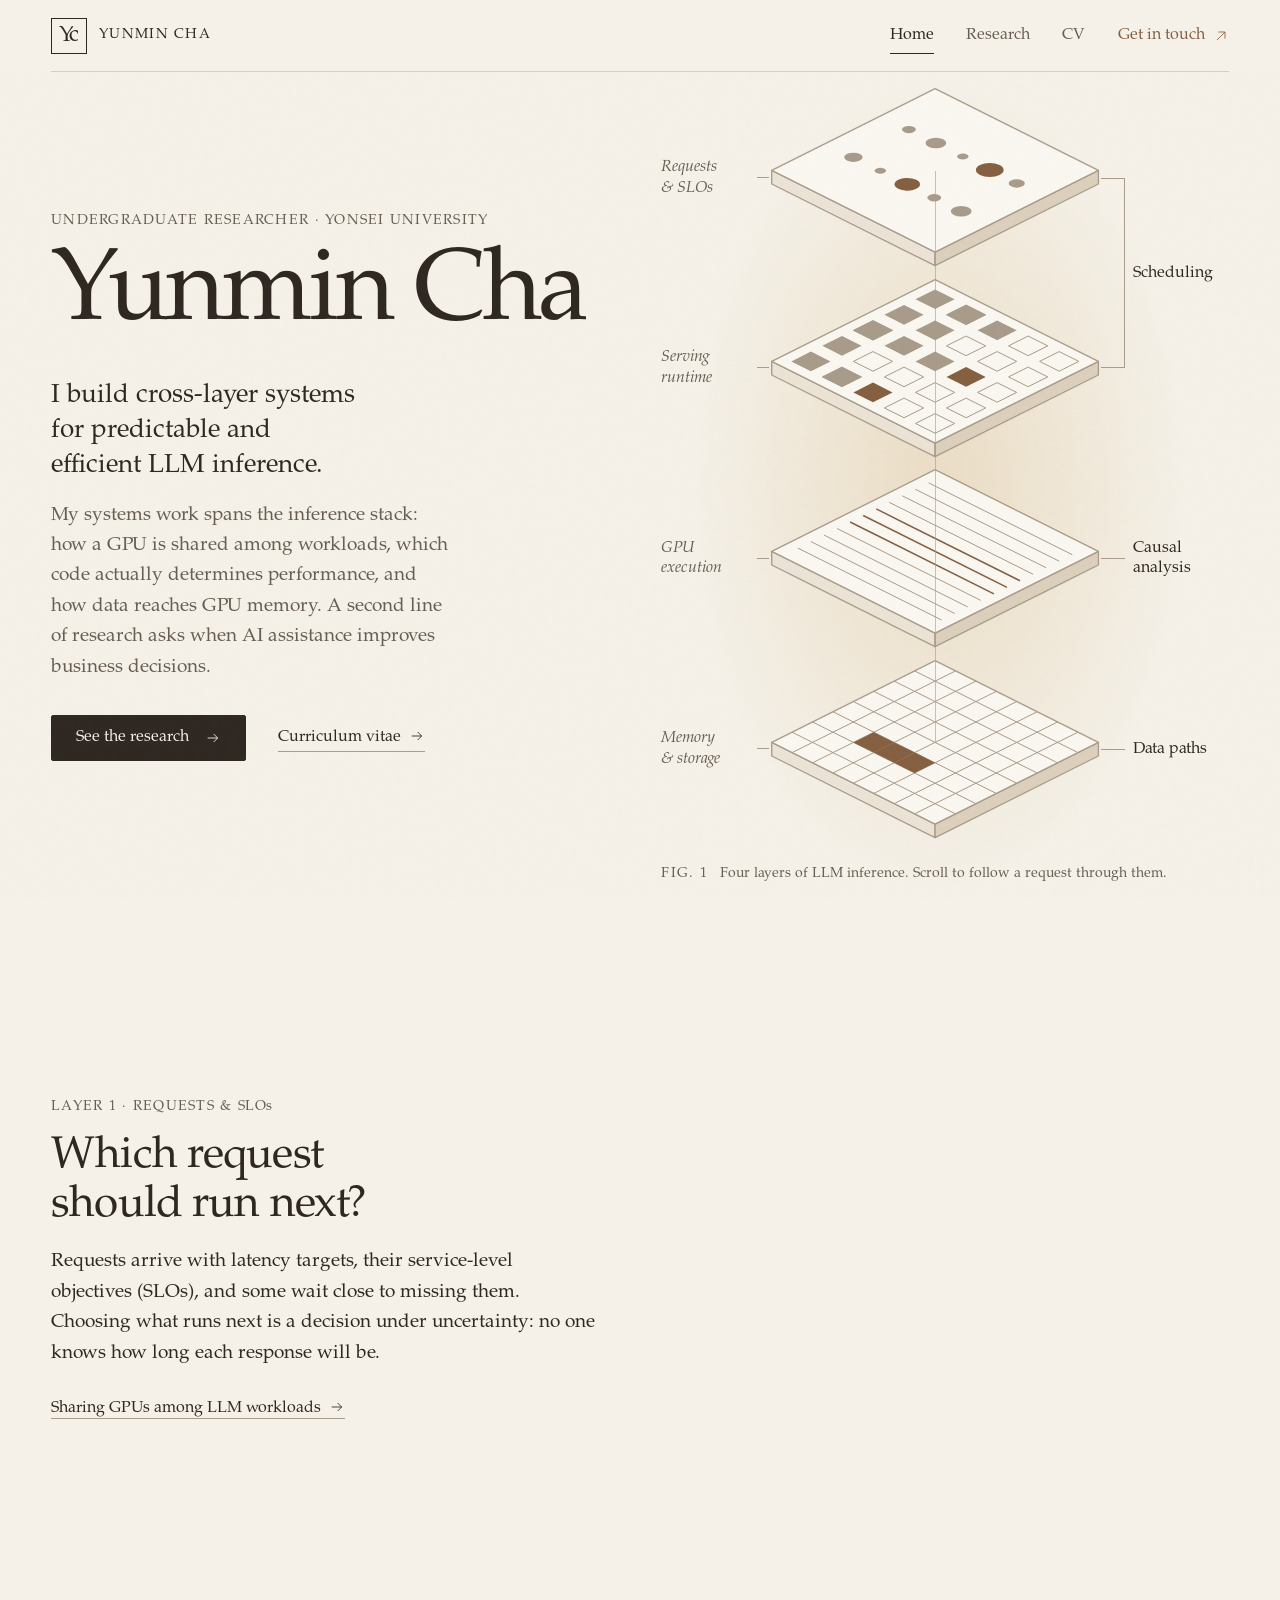
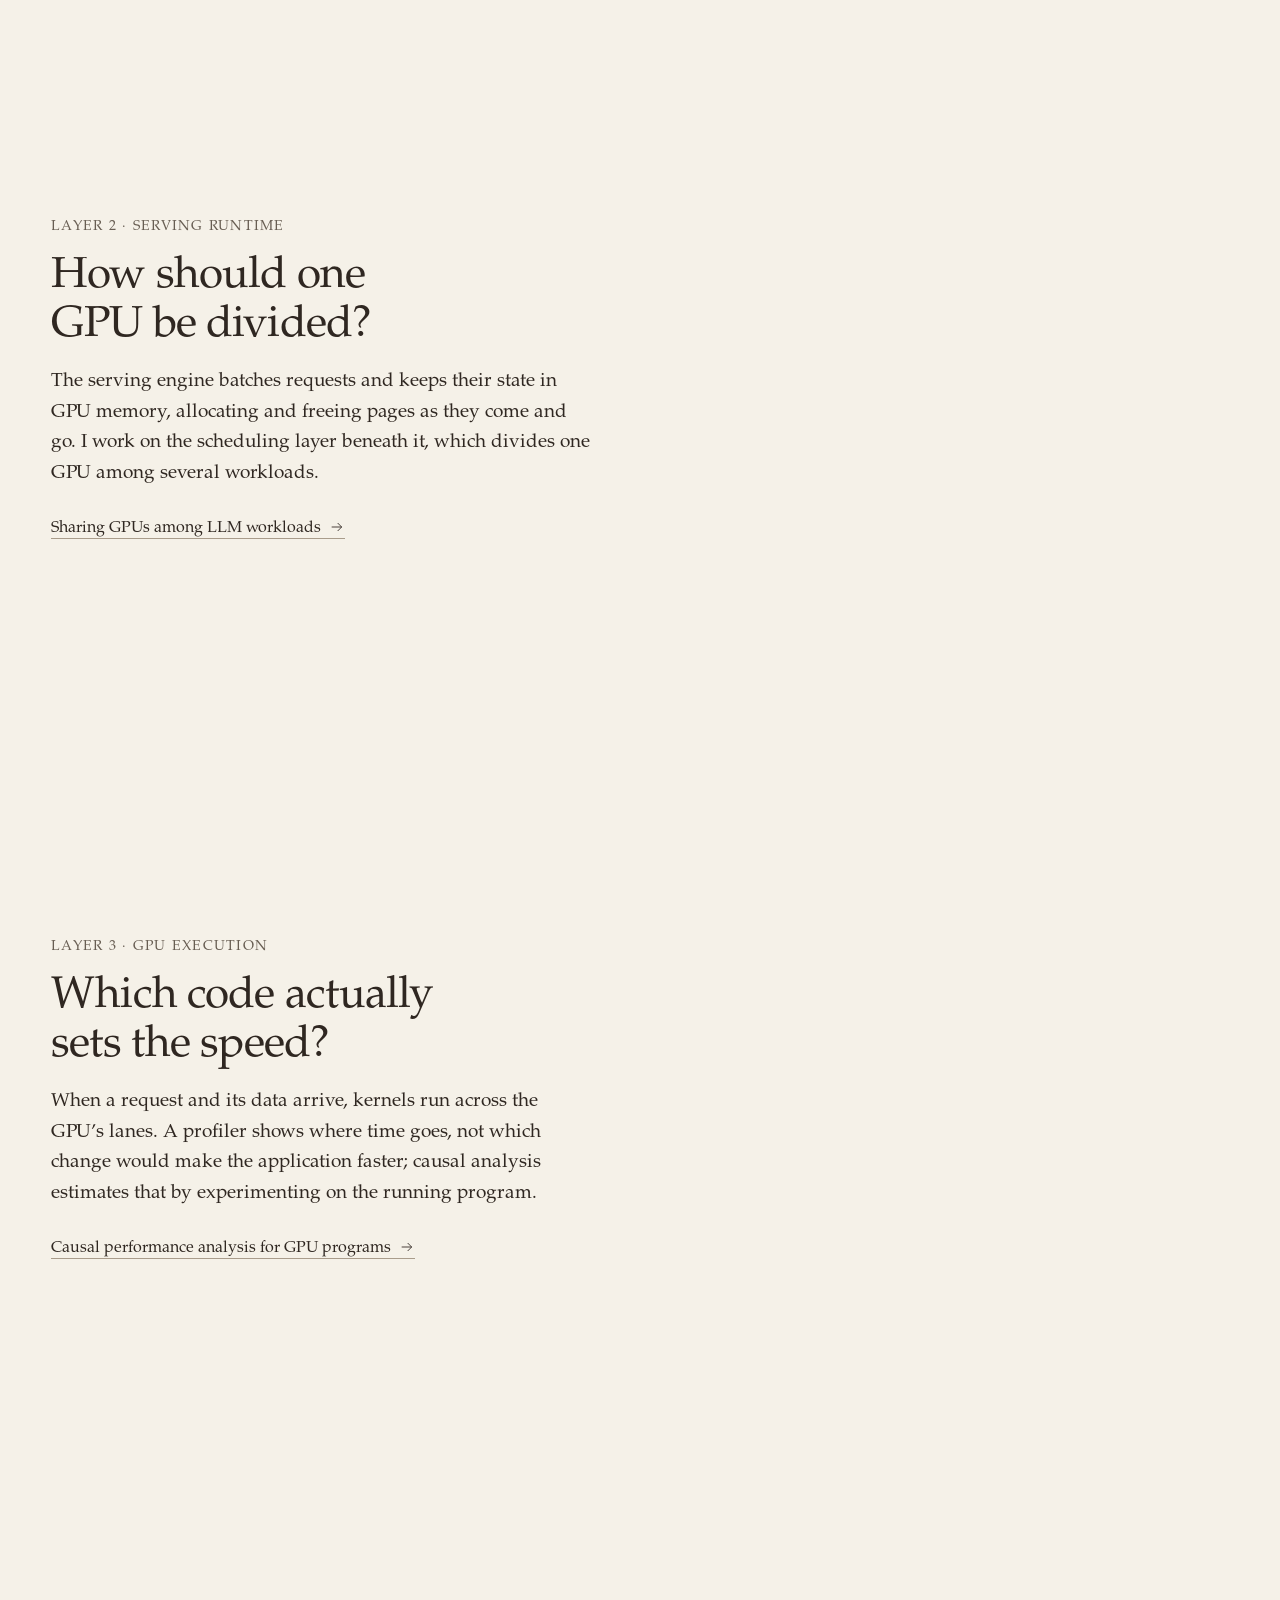
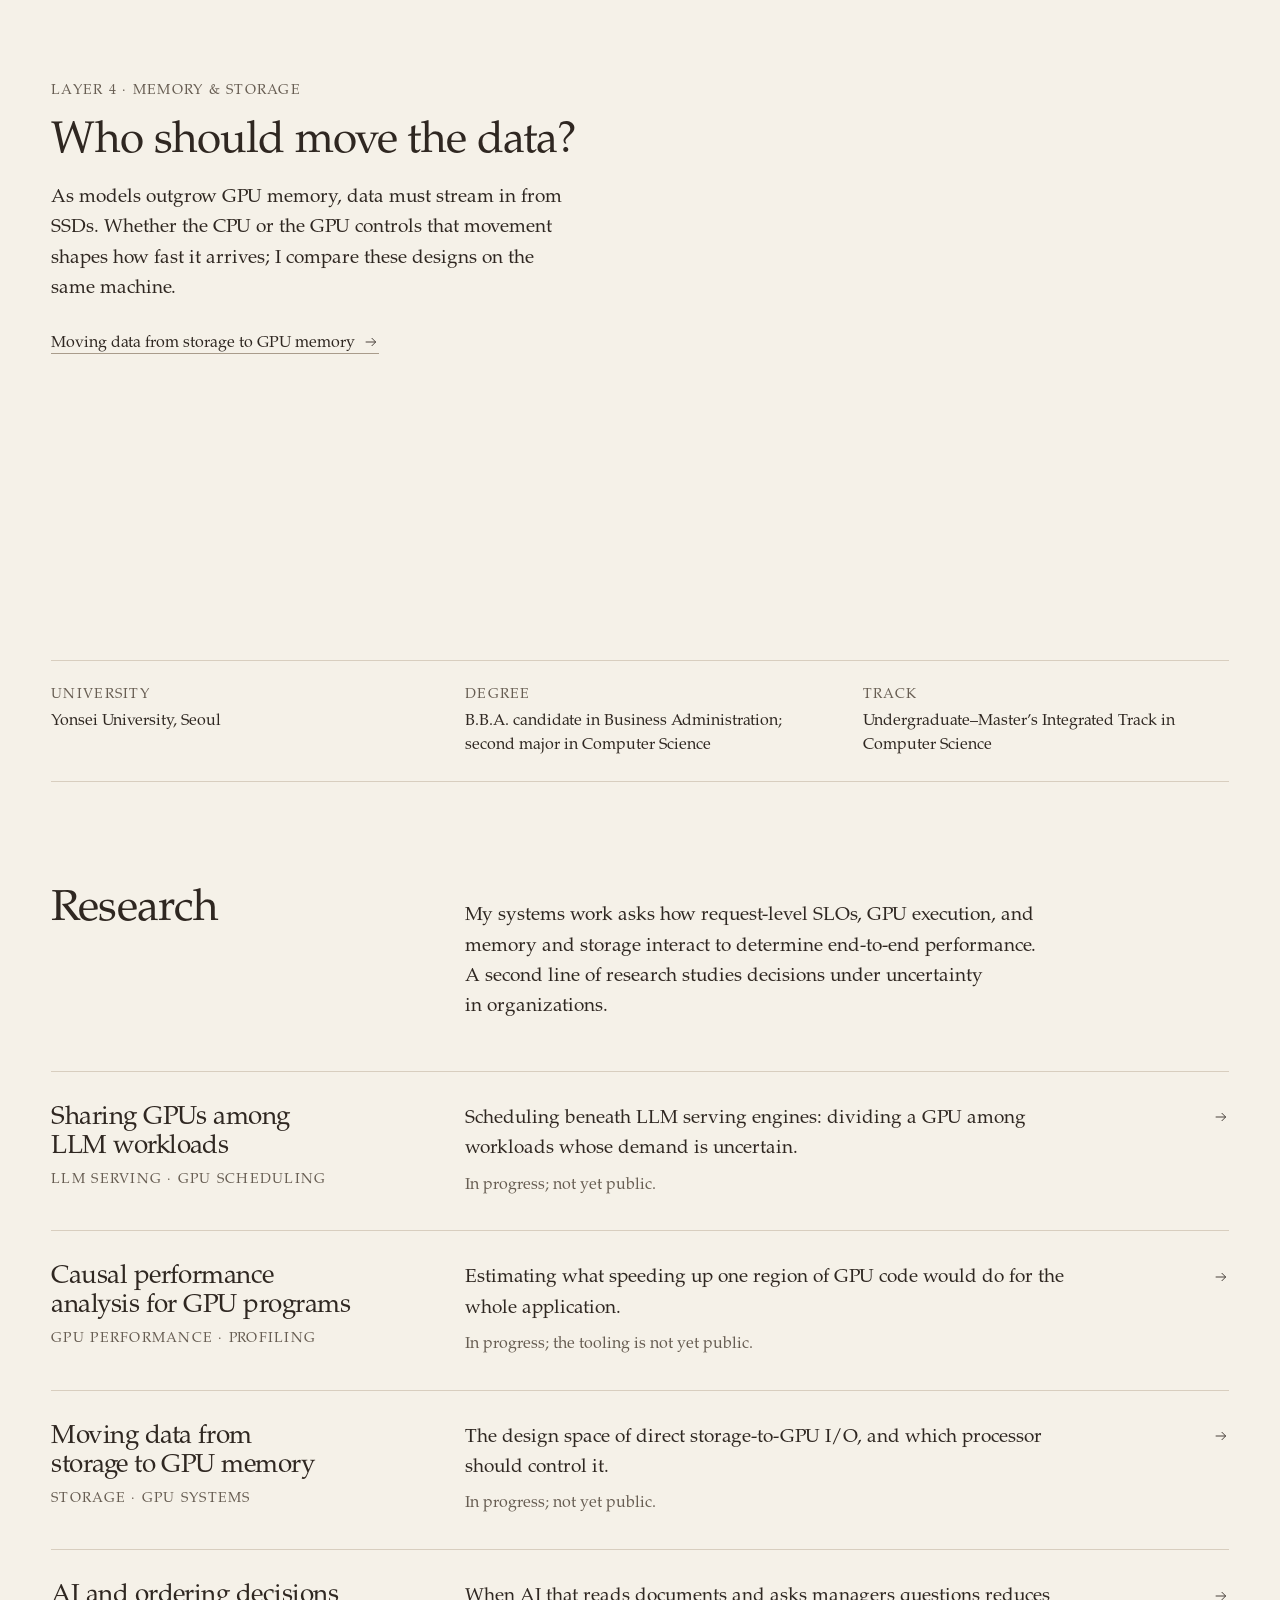
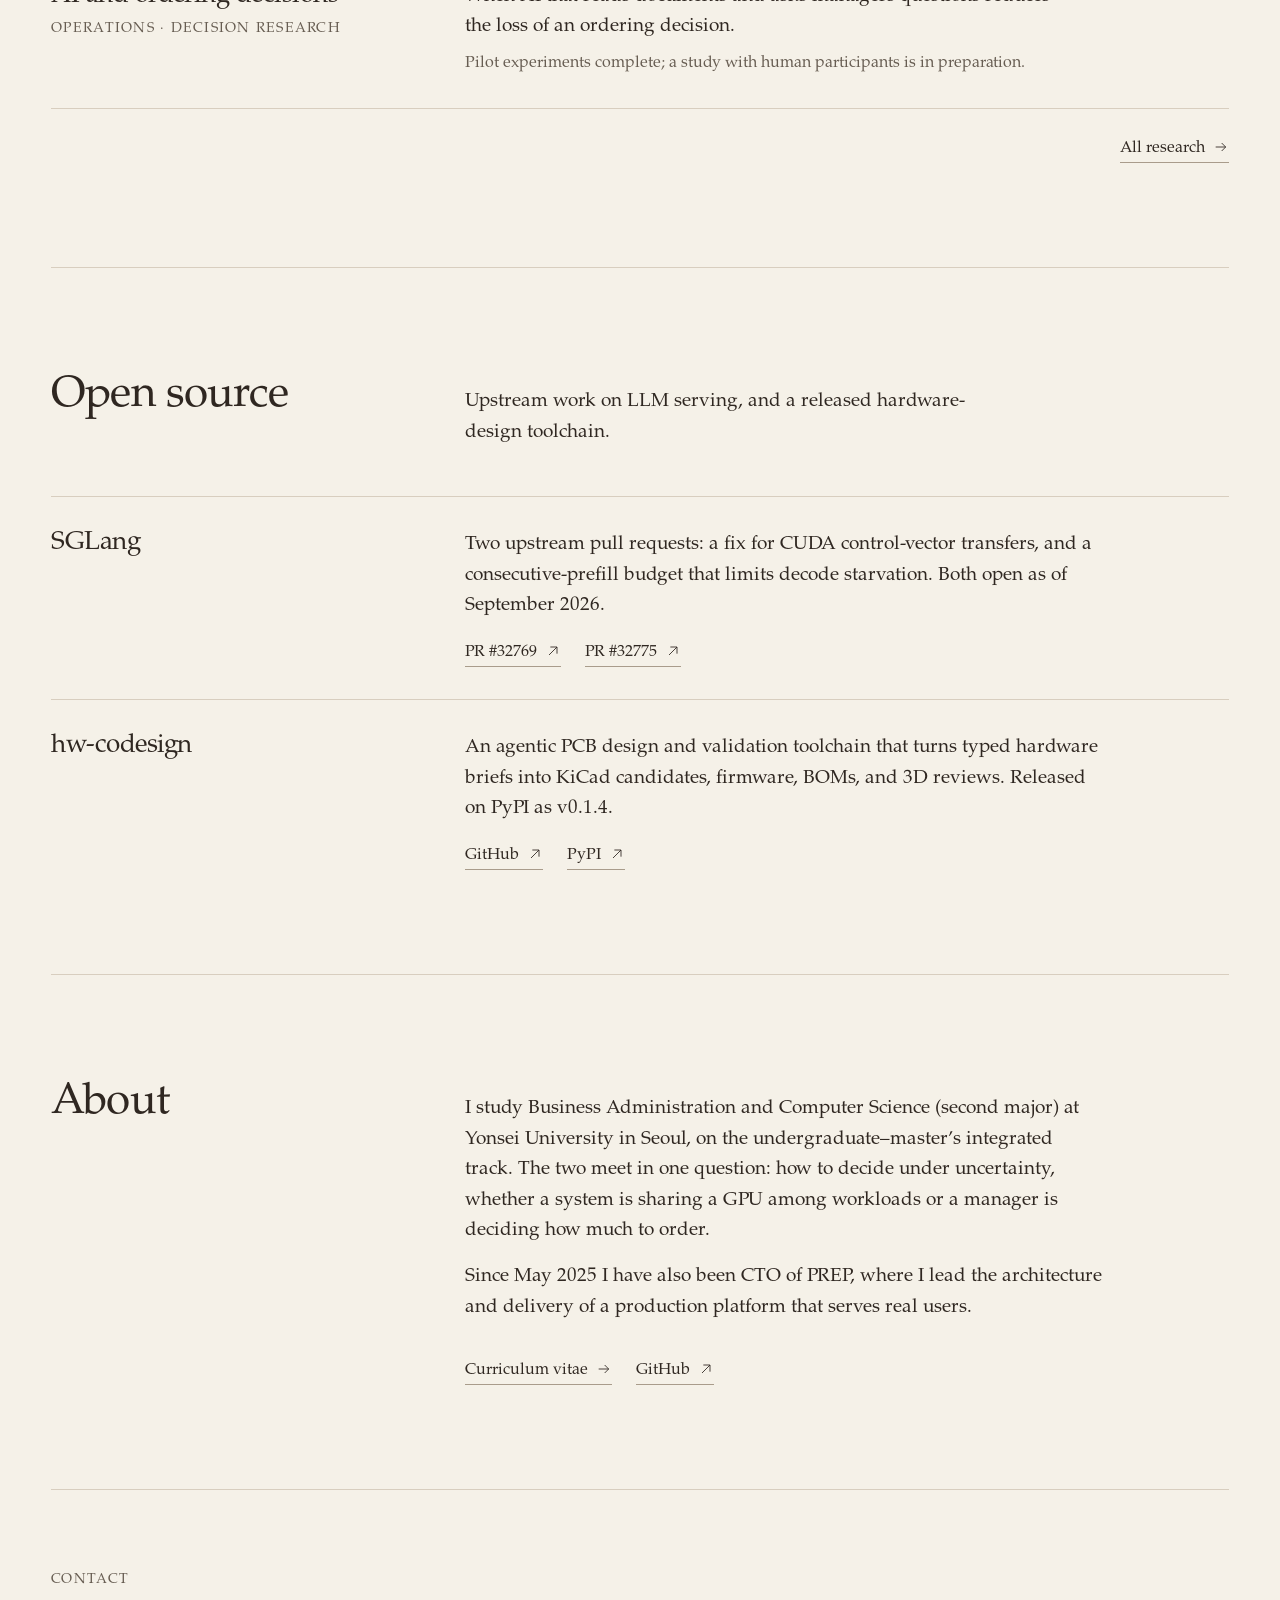
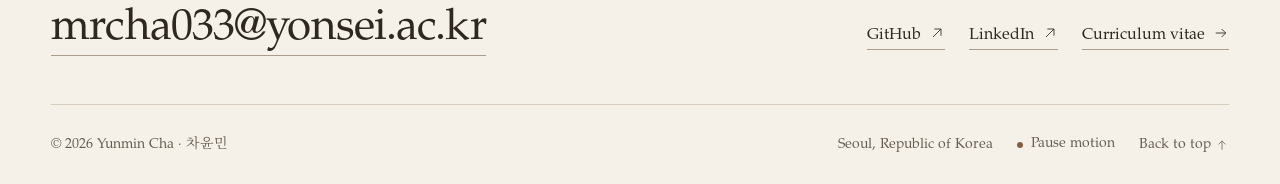
==== commit 0ffd0ffe: "Deploy 4bef4d0 Co-Authored-By: Claude Opus 5.5 <noreply@anthropic.com> Claude-Session: https://claud" ====
--- a/index.html
+++ b/index.html
@@ -1 +1 @@
-<!doctype html><html lang="en"><head><meta charset="utf-8"><meta name="viewport" content="width=device-width,initial-scale=1"><meta name="color-scheme" content="light dark"><meta name="theme-color" content="#f5f1e8" media="(prefers-color-scheme: light)"><meta name="theme-color" content="#1b1714" media="(prefers-color-scheme: dark)"><title>Yunmin Cha — LLM inference systems</title><meta name="description" content="Yunmin Cha is an undergraduate researcher at Yonsei University working on systems for LLM inference and on decisions under uncertainty."><meta property="og:title" content="Yunmin Cha — LLM inference systems"><meta property="og:description" content="Yunmin Cha is an undergraduate researcher at Yonsei University working on systems for LLM inference and on decisions under uncertainty."><meta property="og:type" content="website"><meta property="og:url" content="https://mrcha033.github.io/"><meta property="og:site_name" content="Yunmin Cha"><meta property="og:image" content="https://mrcha033.github.io/assets/social-card.png"><meta property="og:image:width" content="1200"><meta property="og:image:height" content="630"><meta property="og:image:alt" content="Yunmin Cha: I build cross-layer systems for predictable and efficient LLM inference."><meta name="twitter:card" content="summary_large_image"><link rel="canonical" href="https://mrcha033.github.io/"><link rel="icon" href="/assets/favicon.svg" type="image/svg+xml"><link rel="apple-touch-icon" href="/assets/apple-touch-icon.png"><link rel="preload" href="/assets/fonts/scholar-serif.woff2" as="font" type="font/woff2" crossorigin><link rel="stylesheet" href="/assets/style.css"><script src="/assets/app.js" defer></script></head><body id="top" class="no-js"><a class="skip" href="#main">Skip to content</a><header class="site-header"><div class="wrap nav-shell"><a class="identity" href="/" aria-label="Yunmin Cha, home"><span class="monogram" aria-hidden="true">Yc</span><span class="identity-text">Yunmin Cha</span></a><button class="menu-toggle" type="button" aria-label="Open navigation" aria-expanded="false" aria-controls="navigation"><span>Menu</span><span class="menu-symbol" aria-hidden="true"></span></button><nav id="navigation" class="nav-links" aria-label="Main navigation"><a href="/" aria-current="page">Home</a><a href="/research/">Research</a><a href="/cv/">CV</a><a class="contact-nav" href="mailto:mrcha033@yonsei.ac.kr">Get in touch <svg class="arrow" width="16" height="16" viewBox="0 0 24 24" fill="none" aria-hidden="true"><path d="M6 18 18 6M8 6h10v10" stroke="currentColor" stroke-width="1.3"/></svg></a></nav></div></header><main id="main"><div class="wrap"><section class="story" aria-labelledby="hero-title"><div class="hero-copy"><p class="label label-pair initial-rise"><span>Undergraduate researcher</span><span class="sep" aria-hidden="true"> · </span><span>Yonsei University</span></p><h1 id="hero-title" class="hero-name initial-rise delay-one">Yunmin Cha</h1><p class="hero-lede initial-rise delay-two">I build cross-layer systems for predictable and efficient LLM inference.</p><p class="hero-text initial-rise delay-two">My systems work spans the inference stack: how a GPU is shared among workloads, which code actually determines performance, and how data reaches GPU memory. A second line of research asks when AI assistance improves business decisions.</p><div class="hero-actions initial-rise delay-three"><a class="button" href="/research/" >See the research<svg class="arrow" width="16" height="16" viewBox="0 0 24 24" fill="none" aria-hidden="true"><path d="M4 12h15m-6-6 6 6-6 6" stroke="currentColor" stroke-width="1.3"/></svg></a><a class="text-link" href="/cv/" >Curriculum <span class="nowrap">vitae<svg class="arrow" width="16" height="16" viewBox="0 0 24 24" fill="none" aria-hidden="true"><path d="M4 12h15m-6-6 6 6-6 6" stroke="currentColor" stroke-width="1.3"/></svg></span></a></div></div><div class="story-figure"><figure class="stack initial-rise delay-three" aria-labelledby="fig-stack"><div class="stack-grid"><span class="stack-name" data-thread="scheduling" style="grid-row:1;--k:0">Requests &amp;&nbsp;SLOs</span><svg class="plate" data-thread="scheduling" data-layer="0" style="grid-row:1;--k:0" viewBox="-2 -2 244 134" aria-hidden="true"><polygon class="side-l" points="0,60 120,120 120,130 0,70"/><polygon class="side-r" points="120,120 240,60 240,70 120,130"/><polygon class="rim" points="120,0 240,60 120,120 0,60"/><g transform="matrix(120 60 -120 60 120 60)"><circle cx="-0.33" cy="-0.17" r="0.03" class="fill m queue" style="--i:0"/><circle cx="-0.165" cy="-0.17" r="0.045" class="fill m queue" style="--i:1"/><circle cx="0" cy="-0.17" r="0.025" class="fill m queue" style="--i:2"/><circle cx="0.165" cy="-0.17" r="0.06" class="hot m queue" style="--i:3"/><circle cx="0.165" cy="-0.17" r="0.06" class="m ripple" style="--i:3" vector-effect="non-scaling-stroke"/><circle cx="0.33" cy="-0.17" r="0.035" class="fill m queue" style="--i:4"/><circle cx="-0.33" cy="0.17" r="0.04" class="fill m queue" style="--i:5"/><circle cx="-0.165" cy="0.17" r="0.025" class="fill m queue" style="--i:6"/><circle cx="0" cy="0.17" r="0.055" class="hot m queue" style="--i:7"/><circle cx="0" cy="0.17" r="0.055" class="m ripple" style="--i:7" vector-effect="non-scaling-stroke"/><circle cx="0.165" cy="0.17" r="0.03" class="fill m queue" style="--i:8"/><circle cx="0.33" cy="0.17" r="0.045" class="fill m queue" style="--i:9"/><circle r=".035" class="m go" style="--dx:-0.165px;--dy:-0.17px;--n:0"/><circle r=".035" class="m go" style="--dx:0.165px;--dy:0.17px;--n:1"/><circle r=".035" class="m go" style="--dx:-0.33px;--dy:0.17px;--n:2"/></g></svg><span class="stack-name" data-thread="scheduling" style="grid-row:2;--k:1">Serving runtime</span><svg class="plate" data-thread="scheduling" data-layer="1" style="grid-row:2;--k:1" viewBox="-2 -2 244 134" aria-hidden="true"><polygon class="side-l" points="0,60 120,120 120,130 0,70"/><polygon class="side-r" points="120,120 240,60 240,70 120,130"/><polygon class="rim" points="120,0 240,60 120,120 0,60"/><g transform="matrix(120 60 -120 60 120 60)"><rect x="-0.44" y="-0.44" width=".12" height=".12" class="fill" vector-effect="non-scaling-stroke"/><rect x="-0.25" y="-0.44" width=".12" height=".12" class="fill m free" style="--i:0" vector-effect="non-scaling-stroke"/><rect x="-0.06" y="-0.44" width=".12" height=".12" class="fill" vector-effect="non-scaling-stroke"/><rect x="0.13" y="-0.44" width=".12" height=".12" class="cell m alloc" style="--i:0" vector-effect="non-scaling-stroke"/><rect x="0.32" y="-0.44" width=".12" height=".12" class="cell" vector-effect="non-scaling-stroke"/><rect x="-0.44" y="-0.25" width=".12" height=".12" class="fill" vector-effect="non-scaling-stroke"/><rect x="-0.25" y="-0.25" width=".12" height=".12" class="fill" vector-effect="non-scaling-stroke"/><rect x="-0.06" y="-0.25" width=".12" height=".12" class="cell m alloc" style="--i:1" vector-effect="non-scaling-stroke"/><rect x="0.13" y="-0.25" width=".12" height=".12" class="cell" vector-effect="non-scaling-stroke"/><rect x="0.32" y="-0.25" width=".12" height=".12" class="cell" vector-effect="non-scaling-stroke"/><rect x="-0.44" y="-0.06" width=".12" height=".12" class="fill m free" style="--i:1" vector-effect="non-scaling-stroke"/><rect x="-0.25" y="-0.06" width=".12" height=".12" class="fill" vector-effect="non-scaling-stroke"/><rect x="-0.06" y="-0.06" width=".12" height=".12" class="fill" vector-effect="non-scaling-stroke"/><rect x="0.13" y="-0.06" width=".12" height=".12" class="hot" vector-effect="non-scaling-stroke"/><rect x="0.32" y="-0.06" width=".12" height=".12" class="cell" vector-effect="non-scaling-stroke"/><rect x="-0.44" y="0.13" width=".12" height=".12" class="fill" vector-effect="non-scaling-stroke"/><rect x="-0.25" y="0.13" width=".12" height=".12" class="cell" vector-effect="non-scaling-stroke"/><rect x="-0.06" y="0.13" width=".12" height=".12" class="cell m alloc" style="--i:2" vector-effect="non-scaling-stroke"/><rect x="0.13" y="0.13" width=".12" height=".12" class="cell" vector-effect="non-scaling-stroke"/><rect x="0.32" y="0.13" width=".12" height=".12" class="cell" vector-effect="non-scaling-stroke"/><rect x="-0.44" y="0.32" width=".12" height=".12" class="fill" vector-effect="non-scaling-stroke"/><rect x="-0.25" y="0.32" width=".12" height=".12" class="fill m free" style="--i:2" vector-effect="non-scaling-stroke"/><rect x="-0.06" y="0.32" width=".12" height=".12" class="hot" vector-effect="non-scaling-stroke"/><rect x="0.13" y="0.32" width=".12" height=".12" class="cell m alloc" style="--i:3" vector-effect="non-scaling-stroke"/><rect x="0.32" y="0.32" width=".12" height=".12" class="cell" vector-effect="non-scaling-stroke"/><rect x="-.46" y="-.46" width=".16" height=".16" class="m cursor" vector-effect="non-scaling-stroke"/></g></svg><span class="stack-name" data-thread="performance" style="grid-row:3;--k:2">GPU execution</span><svg class="plate" data-thread="performance" data-layer="2" style="grid-row:3;--k:2" viewBox="-2 -2 244 134" aria-hidden="true"><polygon class="side-l" points="0,60 120,120 120,130 0,70"/><polygon class="side-r" points="120,120 240,60 240,70 120,130"/><polygon class="rim m flash" points="120,0 240,60 120,120 0,60"/><g transform="matrix(120 60 -120 60 120 60)"><line x1="-.44" y1="-0.40" x2=".44" y2="-0.40" class="ink m wave" style="--d:5" vector-effect="non-scaling-stroke"/><rect x="-.44" y="-0.411" width=".1" height=".022" class="m job" style="--i:0"/><rect x="-.44" y="-0.411" width=".14" height=".022" class="m burst" style="--d:5"/><line x1="-.44" y1="-0.32" x2=".44" y2="-0.32" class="ink m wave" style="--d:4" vector-effect="non-scaling-stroke"/><rect x="-.44" y="-0.331" width=".14" height=".022" class="m burst" style="--d:4"/><line x1="-.44" y1="-0.24" x2=".44" y2="-0.24" class="ink m wave" style="--d:3" vector-effect="non-scaling-stroke"/><rect x="-.44" y="-0.251" width=".1" height=".022" class="m job" style="--i:2"/><rect x="-.44" y="-0.251" width=".14" height=".022" class="m burst" style="--d:3"/><line x1="-.44" y1="-0.16" x2=".44" y2="-0.16" class="ink m wave" style="--d:2" vector-effect="non-scaling-stroke"/><rect x="-.44" y="-0.171" width=".14" height=".022" class="m burst" style="--d:2"/><line x1="-.44" y1="-0.08" x2=".44" y2="-0.08" class="hot m lane" style="--d:1" vector-effect="non-scaling-stroke"/><rect x="-.44" y="-0.091" width=".1" height=".022" class="m kernel" style="--i:4"/><line x1="-.44" y1="0.00" x2=".44" y2="0.00" class="hot m lane" style="--d:0" vector-effect="non-scaling-stroke"/><rect x="-.44" y="-0.011" width=".1" height=".022" class="m kernel" style="--i:5"/><line x1="-.44" y1="0.08" x2=".44" y2="0.08" class="hot m lane" style="--d:1" vector-effect="non-scaling-stroke"/><rect x="-.44" y="0.069" width=".1" height=".022" class="m kernel" style="--i:6"/><line x1="-.44" y1="0.16" x2=".44" y2="0.16" class="ink m wave" style="--d:2" vector-effect="non-scaling-stroke"/><rect x="-.44" y="0.149" width=".14" height=".022" class="m burst" style="--d:2"/><line x1="-.44" y1="0.24" x2=".44" y2="0.24" class="ink m wave" style="--d:3" vector-effect="non-scaling-stroke"/><rect x="-.44" y="0.229" width=".1" height=".022" class="m job" style="--i:8"/><rect x="-.44" y="0.229" width=".14" height=".022" class="m burst" style="--d:3"/><line x1="-.44" y1="0.32" x2=".44" y2="0.32" class="ink m wave" style="--d:4" vector-effect="non-scaling-stroke"/><rect x="-.44" y="0.309" width=".14" height=".022" class="m burst" style="--d:4"/><line x1="-.44" y1="0.40" x2=".44" y2="0.40" class="ink m wave" style="--d:5" vector-effect="non-scaling-stroke"/><rect x="-.44" y="0.389" width=".1" height=".022" class="m job" style="--i:10"/><rect x="-.44" y="0.389" width=".14" height=".022" class="m burst" style="--d:5"/></g></svg><span class="stack-name" data-thread="data-paths" style="grid-row:4;--k:3">Memory &amp;&nbsp;storage</span><svg class="plate" data-thread="data-paths" data-layer="3" style="grid-row:4;--k:3" viewBox="-2 -2 244 134" aria-hidden="true"><polygon class="side-l" points="0,60 120,120 120,130 0,70"/><polygon class="side-r" points="120,120 240,60 240,70 120,130"/><polygon class="rim" points="120,0 240,60 120,120 0,60"/><g transform="matrix(120 60 -120 60 120 60)"><line x1="-0.375" y1="-.5" x2="-0.375" y2=".5" class="ink" vector-effect="non-scaling-stroke"/><line x1="-.5" y1="-0.375" x2=".5" y2="-0.375" class="ink" vector-effect="non-scaling-stroke"/><line x1="-0.250" y1="-.5" x2="-0.250" y2=".5" class="ink" vector-effect="non-scaling-stroke"/><line x1="-.5" y1="-0.250" x2=".5" y2="-0.250" class="ink" vector-effect="non-scaling-stroke"/><line x1="-0.125" y1="-.5" x2="-0.125" y2=".5" class="ink" vector-effect="non-scaling-stroke"/><line x1="-.5" y1="-0.125" x2=".5" y2="-0.125" class="ink" vector-effect="non-scaling-stroke"/><line x1="0.000" y1="-.5" x2="0.000" y2=".5" class="ink" vector-effect="non-scaling-stroke"/><line x1="-.5" y1="0.000" x2=".5" y2="0.000" class="ink" vector-effect="non-scaling-stroke"/><line x1="0.125" y1="-.5" x2="0.125" y2=".5" class="ink" vector-effect="non-scaling-stroke"/><line x1="-.5" y1="0.125" x2=".5" y2="0.125" class="ink" vector-effect="non-scaling-stroke"/><line x1="0.250" y1="-.5" x2="0.250" y2=".5" class="ink" vector-effect="non-scaling-stroke"/><line x1="-.5" y1="0.250" x2=".5" y2="0.250" class="ink" vector-effect="non-scaling-stroke"/><line x1="0.375" y1="-.5" x2="0.375" y2=".5" class="ink" vector-effect="non-scaling-stroke"/><line x1="-.5" y1="0.375" x2=".5" y2="0.375" class="ink" vector-effect="non-scaling-stroke"/><rect x="-0.250" y=".125" width=".125" height=".125" class="hot m read" style="--i:0"/><rect x="-0.125" y=".125" width=".125" height=".125" class="hot m read" style="--i:1"/><rect x="0.000" y=".125" width=".125" height=".125" class="hot m read" style="--i:2"/><rect x="-0.250" y=".125" width=".125" height=".125" class="m fetch" style="--i:0;--dx:0.1875px;--dy:-.1875px"/><rect x="-0.125" y=".125" width=".125" height=".125" class="m fetch" style="--i:1;--dx:0.0625px;--dy:-.1875px"/><rect x="0.000" y=".125" width=".125" height=".125" class="m fetch" style="--i:2;--dx:-0.0625px;--dy:-.1875px"/></g></svg><a class="stack-project span-2" data-thread="scheduling" href="/research/#scheduling" style="--k:.5"><span>Scheduling</span></a><a class="stack-project" data-thread="performance" href="/research/#performance" style="grid-row:3;--k:2"><span>Causal analysis</span></a><a class="stack-project" data-thread="data-paths" href="/research/#data-paths" style="grid-row:4;--k:3"><span>Data paths</span></a><div class="stack-flow" aria-hidden="true"><i class="m beam"></i><i class="m down" style="--o:0"></i><i class="m down spark" style="--o:1"></i><i class="m down spark" style="--o:2"></i><i class="m up" style="--o:0"></i><i class="m up" style="--o:1"></i><i class="m up" style="--o:2"></i><i class="m hit" style="--o:0"></i><i class="m hit" style="--o:1"></i></div></div><figcaption id="fig-stack"><span class="fig-no">Fig. 1</span> Four layers of LLM inference. Scroll to follow a request through them.</figcaption></figure></div><ol class="story-steps" aria-label="The four layers in Fig. 1"><li class="story-step" data-step="0"><p class="label">Layer 1 · Requests &amp; <span class="as-is">SLOs</span></p><h2>Which request should run next?</h2><p>Requests arrive with latency targets, their service-level objectives (SLOs), and some wait close to missing them. Choosing what runs next is a decision under uncertainty: no one knows how long each response will be.</p><p class="story-link"><a class="text-link" href="/research/#scheduling" >Sharing GPUs among LLM <span class="nowrap">workloads<svg class="arrow" width="16" height="16" viewBox="0 0 24 24" fill="none" aria-hidden="true"><path d="M4 12h15m-6-6 6 6-6 6" stroke="currentColor" stroke-width="1.3"/></svg></span></a></p></li><li class="story-step" data-step="1"><p class="label">Layer 2 · Serving runtime</p><h2>How should one GPU be divided?</h2><p>The serving engine batches requests and keeps their state in GPU memory, allocating and freeing pages as they come and go. I work on the scheduling layer beneath it, which divides one GPU among several workloads.</p><p class="story-link"><a class="text-link" href="/research/#scheduling" >Sharing GPUs among LLM <span class="nowrap">workloads<svg class="arrow" width="16" height="16" viewBox="0 0 24 24" fill="none" aria-hidden="true"><path d="M4 12h15m-6-6 6 6-6 6" stroke="currentColor" stroke-width="1.3"/></svg></span></a></p></li><li class="story-step" data-step="2"><p class="label">Layer 3 · GPU execution</p><h2>Which code actually sets the speed?</h2><p>When a request and its data arrive, kernels run across the GPU’s lanes. A profiler shows where time goes, not which change would make the application faster; causal analysis estimates that by experimenting on the running program.</p><p class="story-link"><a class="text-link" href="/research/#performance" >Causal performance analysis for GPU <span class="nowrap">programs<svg class="arrow" width="16" height="16" viewBox="0 0 24 24" fill="none" aria-hidden="true"><path d="M4 12h15m-6-6 6 6-6 6" stroke="currentColor" stroke-width="1.3"/></svg></span></a></p></li><li class="story-step" data-step="3"><p class="label">Layer 4 · Memory &amp; storage</p><h2>Who should move the data?</h2><p>As models outgrow GPU memory, data must stream in from SSDs. Whether the CPU or the GPU controls that movement shapes how fast it arrives; I compare these designs on the same machine.</p><p class="story-link"><a class="text-link" href="/research/#data-paths" >Moving data from storage to GPU <span class="nowrap">memory<svg class="arrow" width="16" height="16" viewBox="0 0 24 24" fill="none" aria-hidden="true"><path d="M4 12h15m-6-6 6 6-6 6" stroke="currentColor" stroke-width="1.3"/></svg></span></a></p></li></ol></section><dl class="facts"><div><dt class="label">University</dt><dd>Yonsei University, Seoul</dd></div><div><dt class="label">Degree</dt><dd>B.B.A. candidate in Business Administration; second major in Computer Science</dd></div><div><dt class="label">Track</dt><dd>Undergraduate–Master’s Integrated Track in Computer Science</dd></div></dl><section class="section" aria-labelledby="research-title"><div class="section-head reveal"><h2 id="research-title">Research</h2><p class="section-intro">My systems work asks how request-level SLOs, GPU execution, and memory and storage interact to determine end-to-end performance. A second line of research studies decisions under uncertainty in organizations.</p></div><div class="project-list"><a class="project-row reveal" href="/research/#scheduling"><div class="project-name"><h3>Sharing GPUs among LLM workloads</h3><p class="label">LLM serving · GPU scheduling</p></div><p class="project-desc">Scheduling beneath LLM serving engines: dividing a GPU among workloads whose demand is uncertain.</p><p class="project-result">In progress; not yet public.</p><svg class="arrow" width="16" height="16" viewBox="0 0 24 24" fill="none" aria-hidden="true"><path d="M4 12h15m-6-6 6 6-6 6" stroke="currentColor" stroke-width="1.3"/></svg></a><a class="project-row reveal" href="/research/#performance"><div class="project-name"><h3>Causal performance analysis for GPU programs</h3><p class="label">GPU performance · Profiling</p></div><p class="project-desc">Estimating what speeding up one region of GPU code would do for the whole application.</p><p class="project-result">In progress; the tooling is not yet public.</p><svg class="arrow" width="16" height="16" viewBox="0 0 24 24" fill="none" aria-hidden="true"><path d="M4 12h15m-6-6 6 6-6 6" stroke="currentColor" stroke-width="1.3"/></svg></a><a class="project-row reveal" href="/research/#data-paths"><div class="project-name"><h3>Moving data from storage to GPU memory</h3><p class="label">Storage · GPU systems</p></div><p class="project-desc">The design space of direct storage-to-GPU I/O, and which processor should control it.</p><p class="project-result">In progress; not yet public.</p><svg class="arrow" width="16" height="16" viewBox="0 0 24 24" fill="none" aria-hidden="true"><path d="M4 12h15m-6-6 6 6-6 6" stroke="currentColor" stroke-width="1.3"/></svg></a><a class="project-row reveal" href="/research/#decisions"><div class="project-name"><h3>AI and ordering decisions</h3><p class="label">Operations · Decision research</p></div><p class="project-desc">When AI that reads documents and asks managers questions reduces the loss of an ordering decision.</p><p class="project-result">Pilot experiments complete; a study with human participants is in preparation.</p><svg class="arrow" width="16" height="16" viewBox="0 0 24 24" fill="none" aria-hidden="true"><path d="M4 12h15m-6-6 6 6-6 6" stroke="currentColor" stroke-width="1.3"/></svg></a></div><div class="section-tail"><a class="text-link" href="/research/" >All <span class="nowrap">research<svg class="arrow" width="16" height="16" viewBox="0 0 24 24" fill="none" aria-hidden="true"><path d="M4 12h15m-6-6 6 6-6 6" stroke="currentColor" stroke-width="1.3"/></svg></span></a></div></section><section class="section section-ruled" aria-labelledby="oss-title"><div class="section-head reveal"><h2 id="oss-title">Open source</h2><p class="section-intro">Upstream work on LLM serving, and a released hardware-design toolchain.</p></div><div class="oss-list"><div class="oss-item reveal"><h3>SGLang</h3><p>Two upstream pull requests: a fix for CUDA control-vector transfers, and a consecutive-prefill budget that limits decode starvation. Both open as of September 2026.</p><div class="link-row"><a class="text-link" href="https://github.com/sgl-project/sglang/pull/32769" target="_blank" rel="noopener noreferrer">PR <span class="nowrap">#32769<svg class="arrow" width="16" height="16" viewBox="0 0 24 24" fill="none" aria-hidden="true"><path d="M6 18 18 6M8 6h10v10" stroke="currentColor" stroke-width="1.3"/></svg></span></a><a class="text-link" href="https://github.com/sgl-project/sglang/pull/32775" target="_blank" rel="noopener noreferrer">PR <span class="nowrap">#32775<svg class="arrow" width="16" height="16" viewBox="0 0 24 24" fill="none" aria-hidden="true"><path d="M6 18 18 6M8 6h10v10" stroke="currentColor" stroke-width="1.3"/></svg></span></a></div></div><div class="oss-item reveal"><h3>hw-codesign</h3><p>An agentic PCB design and validation toolchain that turns typed hardware briefs into KiCad candidates, firmware, BOMs, and 3D reviews. Released on PyPI as v0.1.4.</p><div class="link-row"><a class="text-link" href="https://github.com/mrcha033/hw-codesign" target="_blank" rel="noopener noreferrer"><span class="nowrap">GitHub<svg class="arrow" width="16" height="16" viewBox="0 0 24 24" fill="none" aria-hidden="true"><path d="M6 18 18 6M8 6h10v10" stroke="currentColor" stroke-width="1.3"/></svg></span></a><a class="text-link" href="https://pypi.org/project/hw-codesign/" target="_blank" rel="noopener noreferrer"><span class="nowrap">PyPI<svg class="arrow" width="16" height="16" viewBox="0 0 24 24" fill="none" aria-hidden="true"><path d="M6 18 18 6M8 6h10v10" stroke="currentColor" stroke-width="1.3"/></svg></span></a></div></div></div></section><section class="section section-ruled" aria-labelledby="about-title"><div class="section-head reveal"><h2 id="about-title">About</h2><div class="about-copy"><p>I study Business Administration and Computer Science (second major) at Yonsei University in Seoul, on the undergraduate–master’s integrated track. The two meet in one question: how to decide under uncertainty, whether a system is sharing a GPU among workloads or a manager is deciding how much to order.</p><p>Since May 2025 I have also been CTO of PREP, where I lead the architecture and delivery of a production platform that serves real users.</p><div class="link-row"><a class="text-link" href="/cv/" >Curriculum <span class="nowrap">vitae<svg class="arrow" width="16" height="16" viewBox="0 0 24 24" fill="none" aria-hidden="true"><path d="M4 12h15m-6-6 6 6-6 6" stroke="currentColor" stroke-width="1.3"/></svg></span></a><a class="text-link" href="https://github.com/mrcha033" target="_blank" rel="noopener noreferrer"><span class="nowrap">GitHub<svg class="arrow" width="16" height="16" viewBox="0 0 24 24" fill="none" aria-hidden="true"><path d="M6 18 18 6M8 6h10v10" stroke="currentColor" stroke-width="1.3"/></svg></span></a></div></div></div></section></div></main><footer class="site-footer"><div class="wrap"><div class="footer-main"><div class="footer-contact"><p class="label">Contact</p><a class="footer-email" href="mailto:mrcha033@yonsei.ac.kr">mrcha033@yonsei.ac.kr</a></div><div class="footer-links"><a class="text-link" href="https://github.com/mrcha033" target="_blank" rel="noopener noreferrer"><span class="nowrap">GitHub<svg class="arrow" width="16" height="16" viewBox="0 0 24 24" fill="none" aria-hidden="true"><path d="M6 18 18 6M8 6h10v10" stroke="currentColor" stroke-width="1.3"/></svg></span></a><a class="text-link" href="https://www.linkedin.com/in/ynmncha/" target="_blank" rel="noopener noreferrer"><span class="nowrap">LinkedIn<svg class="arrow" width="16" height="16" viewBox="0 0 24 24" fill="none" aria-hidden="true"><path d="M6 18 18 6M8 6h10v10" stroke="currentColor" stroke-width="1.3"/></svg></span></a><a class="text-link" href="/cv/" >Curriculum <span class="nowrap">vitae<svg class="arrow" width="16" height="16" viewBox="0 0 24 24" fill="none" aria-hidden="true"><path d="M4 12h15m-6-6 6 6-6 6" stroke="currentColor" stroke-width="1.3"/></svg></span></a></div></div><div class="footer-bottom"><span>© 2026 Yunmin Cha · <span lang="ko">차윤민</span></span><span class="footer-place">Seoul, Republic of Korea</span><div class="footer-controls"><button class="motion-toggle" type="button" aria-pressed="false" aria-label="Pause decorative motion"><span class="motion-dot" aria-hidden="true"></span><span class="motion-label">Pause motion</span></button><a class="to-top" href="#top">Back to top<svg class="arrow" width="16" height="16" viewBox="0 0 24 24" fill="none" aria-hidden="true"><path d="M12 20V5m-6 6 6-6 6 6" stroke="currentColor" stroke-width="1.3"/></svg></a></div></div></div></footer></body></html>+<!doctype html><html lang="en"><head><meta charset="utf-8"><meta name="viewport" content="width=device-width,initial-scale=1"><meta name="color-scheme" content="light dark"><meta name="theme-color" content="#f5f1e8" media="(prefers-color-scheme: light)"><meta name="theme-color" content="#1b1714" media="(prefers-color-scheme: dark)"><title>Yunmin Cha — LLM inference systems</title><meta name="description" content="Yunmin Cha is an undergraduate researcher at Yonsei University working on systems for LLM inference and on decisions under uncertainty."><meta property="og:title" content="Yunmin Cha — LLM inference systems"><meta property="og:description" content="Yunmin Cha is an undergraduate researcher at Yonsei University working on systems for LLM inference and on decisions under uncertainty."><meta property="og:type" content="website"><meta property="og:url" content="https://mrcha033.github.io/"><meta property="og:site_name" content="Yunmin Cha"><meta property="og:image" content="https://mrcha033.github.io/assets/social-card.png"><meta property="og:image:width" content="1200"><meta property="og:image:height" content="630"><meta property="og:image:alt" content="Yunmin Cha: I build cross-layer systems for predictable and efficient LLM inference."><meta name="twitter:card" content="summary_large_image"><link rel="canonical" href="https://mrcha033.github.io/"><link rel="icon" href="/assets/favicon.svg" type="image/svg+xml"><link rel="apple-touch-icon" href="/assets/apple-touch-icon.png"><link rel="preload" href="/assets/fonts/scholar-serif.woff2" as="font" type="font/woff2" crossorigin><link rel="stylesheet" href="/assets/style.css"><script src="/assets/app.js" defer></script></head><body id="top" class="no-js"><a class="skip" href="#main">Skip to content</a><header class="site-header"><div class="wrap nav-shell"><a class="identity" href="/" aria-label="Yunmin Cha, home"><span class="monogram" aria-hidden="true">Yc</span><span class="identity-text">Yunmin Cha</span></a><button class="menu-toggle" type="button" aria-label="Open navigation" aria-expanded="false" aria-controls="navigation"><span>Menu</span><span class="menu-symbol" aria-hidden="true"></span></button><nav id="navigation" class="nav-links" aria-label="Main navigation"><a href="/" aria-current="page">Home</a><a href="/research/">Research</a><a href="/cv/">CV</a><a class="contact-nav" href="mailto:mrcha033@yonsei.ac.kr">Get in touch <svg class="arrow" width="16" height="16" viewBox="0 0 24 24" fill="none" aria-hidden="true"><path d="M6 18 18 6M8 6h10v10" stroke="currentColor" stroke-width="1.3"/></svg></a></nav></div></header><main id="main"><div class="wrap"><section class="story" aria-labelledby="hero-title"><div class="hero-copy"><p class="label label-pair initial-rise"><span>Undergraduate researcher</span><span class="sep" aria-hidden="true"> · </span><span>Yonsei University</span></p><h1 id="hero-title" class="hero-name initial-rise delay-one">Yunmin Cha</h1><p class="hero-lede initial-rise delay-two">I build cross-layer systems for predictable and efficient LLM inference.</p><p class="hero-text initial-rise delay-two">My systems work spans the inference stack: how a GPU is shared among workloads, which code actually determines performance, and how data reaches GPU memory. A second line of research asks when AI assistance improves business decisions.</p><div class="hero-actions initial-rise delay-three"><a class="button" href="/research/" >See the research<svg class="arrow" width="16" height="16" viewBox="0 0 24 24" fill="none" aria-hidden="true"><path d="M4 12h15m-6-6 6 6-6 6" stroke="currentColor" stroke-width="1.3"/></svg></a><a class="text-link" href="/cv/" >Curriculum <span class="nowrap">vitae<svg class="arrow" width="16" height="16" viewBox="0 0 24 24" fill="none" aria-hidden="true"><path d="M4 12h15m-6-6 6 6-6 6" stroke="currentColor" stroke-width="1.3"/></svg></span></a></div></div><div class="story-figure"><figure class="stack initial-rise delay-three" aria-labelledby="fig-stack"><div class="stack-grid"><span class="stack-name" data-thread="scheduling" style="grid-row:1;--k:0">Requests &amp;&nbsp;SLOs</span><svg class="plate" data-thread="scheduling" data-layer="0" style="grid-row:1;--k:0" viewBox="-2 -2 244 134" aria-hidden="true"><polygon class="side-l" points="0,60 120,120 120,130 0,70"/><polygon class="side-r" points="120,120 240,60 240,70 120,130"/><polygon class="rim" points="120,0 240,60 120,120 0,60"/><g transform="matrix(120 60 -120 60 120 60)"><circle cx="-0.33" cy="-0.17" r="0.03" class="fill m queue" style="--i:0"/><circle cx="-0.165" cy="-0.17" r="0.045" class="fill m queue" style="--i:1"/><circle cx="0" cy="-0.17" r="0.025" class="fill m queue" style="--i:2"/><circle cx="0.165" cy="-0.17" r="0.06" class="hot m queue" style="--i:3"/><circle cx="0.165" cy="-0.17" r="0.06" class="m ripple" style="--i:3" vector-effect="non-scaling-stroke"/><circle cx="0.33" cy="-0.17" r="0.035" class="fill m queue" style="--i:4"/><circle cx="-0.33" cy="0.17" r="0.04" class="fill m queue" style="--i:5"/><circle cx="-0.165" cy="0.17" r="0.025" class="fill m queue" style="--i:6"/><circle cx="0" cy="0.17" r="0.055" class="hot m queue" style="--i:7"/><circle cx="0" cy="0.17" r="0.055" class="m ripple" style="--i:7" vector-effect="non-scaling-stroke"/><circle cx="0.165" cy="0.17" r="0.03" class="fill m queue" style="--i:8"/><circle cx="0.33" cy="0.17" r="0.045" class="fill m queue" style="--i:9"/><circle r=".035" class="m go" style="--dx:-0.165px;--dy:-0.17px;--n:0"/><circle r=".035" class="m go" style="--dx:0.165px;--dy:0.17px;--n:1"/><circle r=".035" class="m go" style="--dx:-0.33px;--dy:0.17px;--n:2"/></g></svg><span class="stack-name" data-thread="scheduling" style="grid-row:2;--k:1">Serving runtime</span><svg class="plate" data-thread="scheduling" data-layer="1" style="grid-row:2;--k:1" viewBox="-2 -2 244 134" aria-hidden="true"><polygon class="side-l" points="0,60 120,120 120,130 0,70"/><polygon class="side-r" points="120,120 240,60 240,70 120,130"/><polygon class="rim" points="120,0 240,60 120,120 0,60"/><g transform="matrix(120 60 -120 60 120 60)"><rect x="-0.44" y="-0.44" width=".12" height=".12" class="fill" vector-effect="non-scaling-stroke"/><rect x="-0.25" y="-0.44" width=".12" height=".12" class="fill m free" style="--i:0" vector-effect="non-scaling-stroke"/><rect x="-0.06" y="-0.44" width=".12" height=".12" class="fill" vector-effect="non-scaling-stroke"/><rect x="0.13" y="-0.44" width=".12" height=".12" class="cell m alloc" style="--i:0" vector-effect="non-scaling-stroke"/><rect x="0.32" y="-0.44" width=".12" height=".12" class="cell" vector-effect="non-scaling-stroke"/><rect x="-0.44" y="-0.25" width=".12" height=".12" class="fill" vector-effect="non-scaling-stroke"/><rect x="-0.25" y="-0.25" width=".12" height=".12" class="fill" vector-effect="non-scaling-stroke"/><rect x="-0.06" y="-0.25" width=".12" height=".12" class="cell m alloc" style="--i:1" vector-effect="non-scaling-stroke"/><rect x="0.13" y="-0.25" width=".12" height=".12" class="cell" vector-effect="non-scaling-stroke"/><rect x="0.32" y="-0.25" width=".12" height=".12" class="cell" vector-effect="non-scaling-stroke"/><rect x="-0.44" y="-0.06" width=".12" height=".12" class="fill m free" style="--i:1" vector-effect="non-scaling-stroke"/><rect x="-0.25" y="-0.06" width=".12" height=".12" class="fill" vector-effect="non-scaling-stroke"/><rect x="-0.06" y="-0.06" width=".12" height=".12" class="fill" vector-effect="non-scaling-stroke"/><rect x="0.13" y="-0.06" width=".12" height=".12" class="hot" vector-effect="non-scaling-stroke"/><rect x="0.32" y="-0.06" width=".12" height=".12" class="cell" vector-effect="non-scaling-stroke"/><rect x="-0.44" y="0.13" width=".12" height=".12" class="fill" vector-effect="non-scaling-stroke"/><rect x="-0.25" y="0.13" width=".12" height=".12" class="cell" vector-effect="non-scaling-stroke"/><rect x="-0.06" y="0.13" width=".12" height=".12" class="cell m alloc" style="--i:2" vector-effect="non-scaling-stroke"/><rect x="0.13" y="0.13" width=".12" height=".12" class="cell" vector-effect="non-scaling-stroke"/><rect x="0.32" y="0.13" width=".12" height=".12" class="cell" vector-effect="non-scaling-stroke"/><rect x="-0.44" y="0.32" width=".12" height=".12" class="fill" vector-effect="non-scaling-stroke"/><rect x="-0.25" y="0.32" width=".12" height=".12" class="fill m free" style="--i:2" vector-effect="non-scaling-stroke"/><rect x="-0.06" y="0.32" width=".12" height=".12" class="hot" vector-effect="non-scaling-stroke"/><rect x="0.13" y="0.32" width=".12" height=".12" class="cell m alloc" style="--i:3" vector-effect="non-scaling-stroke"/><rect x="0.32" y="0.32" width=".12" height=".12" class="cell" vector-effect="non-scaling-stroke"/><rect x="-.46" y="-.46" width=".16" height=".16" class="m cursor" vector-effect="non-scaling-stroke"/></g></svg><span class="stack-name" data-thread="performance" style="grid-row:3;--k:2">GPU execution</span><svg class="plate" data-thread="performance" data-layer="2" style="grid-row:3;--k:2" viewBox="-2 -2 244 134" aria-hidden="true"><polygon class="side-l" points="0,60 120,120 120,130 0,70"/><polygon class="side-r" points="120,120 240,60 240,70 120,130"/><polygon class="rim m flash" points="120,0 240,60 120,120 0,60"/><g transform="matrix(120 60 -120 60 120 60)"><line x1="-.44" y1="-0.40" x2=".44" y2="-0.40" class="ink m wave" style="--d:5" vector-effect="non-scaling-stroke"/><rect x="-.44" y="-0.411" width=".1" height=".022" class="m job" style="--i:0"/><rect x="-.44" y="-0.411" width=".14" height=".022" class="m burst" style="--d:5"/><line x1="-.44" y1="-0.32" x2=".44" y2="-0.32" class="ink m wave" style="--d:4" vector-effect="non-scaling-stroke"/><rect x="-.44" y="-0.331" width=".14" height=".022" class="m burst" style="--d:4"/><line x1="-.44" y1="-0.24" x2=".44" y2="-0.24" class="ink m wave" style="--d:3" vector-effect="non-scaling-stroke"/><rect x="-.44" y="-0.251" width=".1" height=".022" class="m job" style="--i:2"/><rect x="-.44" y="-0.251" width=".14" height=".022" class="m burst" style="--d:3"/><line x1="-.44" y1="-0.16" x2=".44" y2="-0.16" class="ink m wave" style="--d:2" vector-effect="non-scaling-stroke"/><rect x="-.44" y="-0.171" width=".14" height=".022" class="m burst" style="--d:2"/><line x1="-.44" y1="-0.08" x2=".44" y2="-0.08" class="hot m lane" style="--d:1" vector-effect="non-scaling-stroke"/><rect x="-.44" y="-0.091" width=".1" height=".022" class="m kernel" style="--i:4"/><line x1="-.44" y1="0.00" x2=".44" y2="0.00" class="hot m lane" style="--d:0" vector-effect="non-scaling-stroke"/><rect x="-.44" y="-0.011" width=".1" height=".022" class="m kernel" style="--i:5"/><line x1="-.44" y1="0.08" x2=".44" y2="0.08" class="hot m lane" style="--d:1" vector-effect="non-scaling-stroke"/><rect x="-.44" y="0.069" width=".1" height=".022" class="m kernel" style="--i:6"/><line x1="-.44" y1="0.16" x2=".44" y2="0.16" class="ink m wave" style="--d:2" vector-effect="non-scaling-stroke"/><rect x="-.44" y="0.149" width=".14" height=".022" class="m burst" style="--d:2"/><line x1="-.44" y1="0.24" x2=".44" y2="0.24" class="ink m wave" style="--d:3" vector-effect="non-scaling-stroke"/><rect x="-.44" y="0.229" width=".1" height=".022" class="m job" style="--i:8"/><rect x="-.44" y="0.229" width=".14" height=".022" class="m burst" style="--d:3"/><line x1="-.44" y1="0.32" x2=".44" y2="0.32" class="ink m wave" style="--d:4" vector-effect="non-scaling-stroke"/><rect x="-.44" y="0.309" width=".14" height=".022" class="m burst" style="--d:4"/><line x1="-.44" y1="0.40" x2=".44" y2="0.40" class="ink m wave" style="--d:5" vector-effect="non-scaling-stroke"/><rect x="-.44" y="0.389" width=".1" height=".022" class="m job" style="--i:10"/><rect x="-.44" y="0.389" width=".14" height=".022" class="m burst" style="--d:5"/></g></svg><span class="stack-name" data-thread="data-paths" style="grid-row:4;--k:3">Memory &amp;&nbsp;storage</span><svg class="plate" data-thread="data-paths" data-layer="3" style="grid-row:4;--k:3" viewBox="-2 -2 244 134" aria-hidden="true"><polygon class="side-l" points="0,60 120,120 120,130 0,70"/><polygon class="side-r" points="120,120 240,60 240,70 120,130"/><polygon class="rim" points="120,0 240,60 120,120 0,60"/><g transform="matrix(120 60 -120 60 120 60)"><line x1="-0.375" y1="-.5" x2="-0.375" y2=".5" class="ink" vector-effect="non-scaling-stroke"/><line x1="-.5" y1="-0.375" x2=".5" y2="-0.375" class="ink" vector-effect="non-scaling-stroke"/><line x1="-0.250" y1="-.5" x2="-0.250" y2=".5" class="ink" vector-effect="non-scaling-stroke"/><line x1="-.5" y1="-0.250" x2=".5" y2="-0.250" class="ink" vector-effect="non-scaling-stroke"/><line x1="-0.125" y1="-.5" x2="-0.125" y2=".5" class="ink" vector-effect="non-scaling-stroke"/><line x1="-.5" y1="-0.125" x2=".5" y2="-0.125" class="ink" vector-effect="non-scaling-stroke"/><line x1="0.000" y1="-.5" x2="0.000" y2=".5" class="ink" vector-effect="non-scaling-stroke"/><line x1="-.5" y1="0.000" x2=".5" y2="0.000" class="ink" vector-effect="non-scaling-stroke"/><line x1="0.125" y1="-.5" x2="0.125" y2=".5" class="ink" vector-effect="non-scaling-stroke"/><line x1="-.5" y1="0.125" x2=".5" y2="0.125" class="ink" vector-effect="non-scaling-stroke"/><line x1="0.250" y1="-.5" x2="0.250" y2=".5" class="ink" vector-effect="non-scaling-stroke"/><line x1="-.5" y1="0.250" x2=".5" y2="0.250" class="ink" vector-effect="non-scaling-stroke"/><line x1="0.375" y1="-.5" x2="0.375" y2=".5" class="ink" vector-effect="non-scaling-stroke"/><line x1="-.5" y1="0.375" x2=".5" y2="0.375" class="ink" vector-effect="non-scaling-stroke"/><rect x="-0.250" y=".125" width=".125" height=".125" class="hot m read" style="--i:0"/><rect x="-0.125" y=".125" width=".125" height=".125" class="hot m read" style="--i:1"/><rect x="0.000" y=".125" width=".125" height=".125" class="hot m read" style="--i:2"/><rect x="-0.250" y=".125" width=".125" height=".125" class="m fetch" style="--i:0;--dx:0.1875px;--dy:-.1875px"/><rect x="-0.125" y=".125" width=".125" height=".125" class="m fetch" style="--i:1;--dx:0.0625px;--dy:-.1875px"/><rect x="0.000" y=".125" width=".125" height=".125" class="m fetch" style="--i:2;--dx:-0.0625px;--dy:-.1875px"/></g></svg><a class="stack-project span-2" data-thread="scheduling" href="/research/#scheduling" style="--k:.5"><span>Scheduling</span></a><a class="stack-project" data-thread="performance" href="/research/#performance" style="grid-row:3;--k:2"><span>Causal analysis</span></a><a class="stack-project" data-thread="data-paths" href="/research/#data-paths" style="grid-row:4;--k:3"><span>Data paths</span></a><div class="stack-flow" aria-hidden="true"><i class="m beam"></i><i class="m down" style="--o:0"></i><i class="m down spark" style="--o:1"></i><i class="m down spark" style="--o:2"></i><i class="m up" style="--o:0"></i><i class="m up" style="--o:1"></i><i class="m up" style="--o:2"></i><i class="m hit" style="--o:0"></i><i class="m hit" style="--o:1"></i></div></div><figcaption id="fig-stack"><span class="fig-no">Fig. 1</span> Four layers of LLM inference. Scroll to follow a request through them.</figcaption></figure></div><ol class="story-steps" aria-label="The four layers in Fig. 1"><li class="story-step" data-step="0"><p class="label">Layer 1 · Requests &amp; <span class="as-is">SLOs</span></p><h2>Which request should run next?</h2><p>Requests arrive with latency targets, their service-level objectives (SLOs), and some wait close to missing them. Choosing what runs next is a decision under uncertainty: no one knows how long each response will be.</p><p class="story-link"><a class="text-link" href="/research/#scheduling" >Sharing GPUs among LLM <span class="nowrap">workloads<svg class="arrow" width="16" height="16" viewBox="0 0 24 24" fill="none" aria-hidden="true"><path d="M4 12h15m-6-6 6 6-6 6" stroke="currentColor" stroke-width="1.3"/></svg></span></a></p></li><li class="story-step" data-step="1"><p class="label">Layer 2 · Serving runtime</p><h2>How should one GPU be divided?</h2><p>The serving engine batches requests and keeps their state in GPU memory, allocating and freeing pages as they come and go. I work on the scheduling layer beneath it, which divides one GPU among several workloads.</p><p class="story-link"><a class="text-link" href="/research/#scheduling" >Sharing GPUs among LLM <span class="nowrap">workloads<svg class="arrow" width="16" height="16" viewBox="0 0 24 24" fill="none" aria-hidden="true"><path d="M4 12h15m-6-6 6 6-6 6" stroke="currentColor" stroke-width="1.3"/></svg></span></a></p></li><li class="story-step" data-step="2"><p class="label">Layer 3 · GPU execution</p><h2>Which code actually sets the speed?</h2><p>When a request and its data arrive, kernels run across the GPU’s lanes. A profiler shows where time goes, not which change would make the application faster; causal analysis estimates that by experimenting on the running program.</p><p class="story-link"><a class="text-link" href="/research/#performance" >Causal performance analysis for GPU <span class="nowrap">programs<svg class="arrow" width="16" height="16" viewBox="0 0 24 24" fill="none" aria-hidden="true"><path d="M4 12h15m-6-6 6 6-6 6" stroke="currentColor" stroke-width="1.3"/></svg></span></a></p></li><li class="story-step" data-step="3"><p class="label">Layer 4 · Memory &amp; storage</p><h2>Who should move the data?</h2><p>As models outgrow GPU memory, data must stream in from SSDs. Whether the CPU or the GPU controls that movement shapes how fast it arrives; I compare these designs on the same machine.</p><p class="story-link"><a class="text-link" href="/research/#data-paths" >Moving data from storage to GPU <span class="nowrap">memory<svg class="arrow" width="16" height="16" viewBox="0 0 24 24" fill="none" aria-hidden="true"><path d="M4 12h15m-6-6 6 6-6 6" stroke="currentColor" stroke-width="1.3"/></svg></span></a></p></li></ol></section><dl class="facts"><div><dt class="label">University</dt><dd>Yonsei University, Seoul</dd></div><div><dt class="label">Degree</dt><dd>B.B.A. candidate in Business Administration; second major in Computer Science</dd></div><div><dt class="label">Track</dt><dd>Undergraduate–Master’s Integrated Track in Computer Science</dd></div></dl><section class="section" aria-labelledby="research-title"><div class="section-head reveal"><h2 id="research-title">Research</h2><p class="section-intro">My systems work asks how request-level SLOs, GPU execution, and memory and storage interact to determine end-to-end performance. A second line of research studies decisions under uncertainty in organizations.</p></div><div class="project-list"><a class="project-row reveal" href="/research/#scheduling"><div class="project-name"><h3>Sharing GPUs among LLM workloads</h3><p class="label">LLM serving · GPU scheduling</p></div><p class="project-desc">Scheduling beneath LLM serving engines: dividing a GPU among workloads whose demand is uncertain.</p><p class="project-result">In progress; not yet public.</p><svg class="arrow" width="16" height="16" viewBox="0 0 24 24" fill="none" aria-hidden="true"><path d="M4 12h15m-6-6 6 6-6 6" stroke="currentColor" stroke-width="1.3"/></svg></a><a class="project-row reveal" href="/research/#performance"><div class="project-name"><h3>Causal performance analysis for GPU programs</h3><p class="label">GPU performance · Profiling</p></div><p class="project-desc">Estimating what speeding up one region of GPU code would do for the whole application.</p><p class="project-result">In progress; the tooling is not yet public.</p><svg class="arrow" width="16" height="16" viewBox="0 0 24 24" fill="none" aria-hidden="true"><path d="M4 12h15m-6-6 6 6-6 6" stroke="currentColor" stroke-width="1.3"/></svg></a><a class="project-row reveal" href="/research/#data-paths"><div class="project-name"><h3>Moving data from storage to GPU memory</h3><p class="label">Storage · GPU systems</p></div><p class="project-desc">The design space of direct storage-to-GPU I/O, and which processor should control it.</p><p class="project-result">In progress; not yet public.</p><svg class="arrow" width="16" height="16" viewBox="0 0 24 24" fill="none" aria-hidden="true"><path d="M4 12h15m-6-6 6 6-6 6" stroke="currentColor" stroke-width="1.3"/></svg></a><a class="project-row reveal" href="/research/#decisions"><div class="project-name"><h3>AI and ordering decisions</h3><p class="label">Operations · Decision research</p></div><p class="project-desc">When AI that reads documents and asks managers questions reduces the loss of an ordering decision.</p><p class="project-result">Pilot experiments complete; a study with human participants is in preparation.</p><svg class="arrow" width="16" height="16" viewBox="0 0 24 24" fill="none" aria-hidden="true"><path d="M4 12h15m-6-6 6 6-6 6" stroke="currentColor" stroke-width="1.3"/></svg></a></div><div class="section-tail"><a class="text-link" href="/research/" >All <span class="nowrap">research<svg class="arrow" width="16" height="16" viewBox="0 0 24 24" fill="none" aria-hidden="true"><path d="M4 12h15m-6-6 6 6-6 6" stroke="currentColor" stroke-width="1.3"/></svg></span></a></div></section><section class="section section-ruled" aria-labelledby="oss-title"><div class="section-head reveal"><h2 id="oss-title">Open source</h2><p class="section-intro">Upstream work on LLM serving, and a released hardware-design toolchain.</p></div><div class="oss-list"><div class="oss-item reveal"><h3>SGLang</h3><div class="oss-body"><p>Two upstream pull requests: a fix for CUDA control-vector transfers, and a consecutive-prefill budget that limits decode starvation. Both open as of September 2026.</p><div class="link-row"><a class="text-link" href="https://github.com/sgl-project/sglang/pull/32769" target="_blank" rel="noopener noreferrer">PR <span class="nowrap">#32769<svg class="arrow" width="16" height="16" viewBox="0 0 24 24" fill="none" aria-hidden="true"><path d="M6 18 18 6M8 6h10v10" stroke="currentColor" stroke-width="1.3"/></svg></span></a><a class="text-link" href="https://github.com/sgl-project/sglang/pull/32775" target="_blank" rel="noopener noreferrer">PR <span class="nowrap">#32775<svg class="arrow" width="16" height="16" viewBox="0 0 24 24" fill="none" aria-hidden="true"><path d="M6 18 18 6M8 6h10v10" stroke="currentColor" stroke-width="1.3"/></svg></span></a></div></div></div><div class="oss-item reveal"><h3>hw-codesign</h3><div class="oss-body"><p>An agentic PCB design and validation toolchain that turns typed hardware briefs into KiCad candidates, firmware, BOMs, and 3D reviews. Released on PyPI as v0.1.4.</p><div class="link-row"><a class="text-link" href="https://github.com/mrcha033/hw-codesign" target="_blank" rel="noopener noreferrer"><span class="nowrap">GitHub<svg class="arrow" width="16" height="16" viewBox="0 0 24 24" fill="none" aria-hidden="true"><path d="M6 18 18 6M8 6h10v10" stroke="currentColor" stroke-width="1.3"/></svg></span></a><a class="text-link" href="https://pypi.org/project/hw-codesign/" target="_blank" rel="noopener noreferrer"><span class="nowrap">PyPI<svg class="arrow" width="16" height="16" viewBox="0 0 24 24" fill="none" aria-hidden="true"><path d="M6 18 18 6M8 6h10v10" stroke="currentColor" stroke-width="1.3"/></svg></span></a></div></div></div></div></section><section class="section section-ruled" aria-labelledby="about-title"><div class="section-head reveal"><h2 id="about-title">About</h2><div class="about-copy"><p>I study Business Administration and Computer Science (second major) at Yonsei University in Seoul, on the undergraduate–master’s integrated track. The two meet in one question: how to decide under uncertainty, whether a system is sharing a GPU among workloads or a manager is deciding how much to order.</p><p>Since May 2025 I have also been CTO of PREP, where I lead the architecture and delivery of a production platform that serves real users.</p><div class="link-row"><a class="text-link" href="/cv/" >Curriculum <span class="nowrap">vitae<svg class="arrow" width="16" height="16" viewBox="0 0 24 24" fill="none" aria-hidden="true"><path d="M4 12h15m-6-6 6 6-6 6" stroke="currentColor" stroke-width="1.3"/></svg></span></a><a class="text-link" href="https://github.com/mrcha033" target="_blank" rel="noopener noreferrer"><span class="nowrap">GitHub<svg class="arrow" width="16" height="16" viewBox="0 0 24 24" fill="none" aria-hidden="true"><path d="M6 18 18 6M8 6h10v10" stroke="currentColor" stroke-width="1.3"/></svg></span></a></div></div></div></section></div></main><footer class="site-footer"><div class="wrap"><div class="footer-main"><div class="footer-contact"><p class="label">Contact</p><a class="footer-email" href="mailto:mrcha033@yonsei.ac.kr">mrcha033@yonsei.ac.kr</a></div><div class="footer-links"><a class="text-link" href="https://github.com/mrcha033" target="_blank" rel="noopener noreferrer"><span class="nowrap">GitHub<svg class="arrow" width="16" height="16" viewBox="0 0 24 24" fill="none" aria-hidden="true"><path d="M6 18 18 6M8 6h10v10" stroke="currentColor" stroke-width="1.3"/></svg></span></a><a class="text-link" href="https://www.linkedin.com/in/ynmncha/" target="_blank" rel="noopener noreferrer"><span class="nowrap">LinkedIn<svg class="arrow" width="16" height="16" viewBox="0 0 24 24" fill="none" aria-hidden="true"><path d="M6 18 18 6M8 6h10v10" stroke="currentColor" stroke-width="1.3"/></svg></span></a><a class="text-link" href="/cv/" >Curriculum <span class="nowrap">vitae<svg class="arrow" width="16" height="16" viewBox="0 0 24 24" fill="none" aria-hidden="true"><path d="M4 12h15m-6-6 6 6-6 6" stroke="currentColor" stroke-width="1.3"/></svg></span></a></div></div><div class="footer-bottom"><span>© 2026 Yunmin Cha · <span lang="ko">차윤민</span></span><span class="footer-place">Seoul, Republic of Korea</span><div class="footer-controls"><button class="motion-toggle" type="button" aria-pressed="false" aria-label="Pause decorative motion"><span class="motion-dot" aria-hidden="true"></span><span class="motion-label">Pause motion</span></button><a class="to-top" href="#top">Back to top<svg class="arrow" width="16" height="16" viewBox="0 0 24 24" fill="none" aria-hidden="true"><path d="M12 20V5m-6 6 6-6 6 6" stroke="currentColor" stroke-width="1.3"/></svg></a></div></div></div></footer></body></html>
--- a/assets/style.css
+++ b/assets/style.css
@@ -34,14 +34,16 @@
   --serif: Scholar, Palatino, 'Palatino Linotype', 'Book Antiqua', Georgia, serif;
   --serif-ko: 'Scholar KR', 'Noto Serif KR', 'Noto Serif CJK KR', AppleMyungjo, 'Nanum Myeongjo', Batang, serif;
 
-  /* Type scale: seven steps, fluid between small and wide viewports */
-  --step-meta: .875rem;                                    /* 14px  labels, dates, captions */
-  --step-ui: 1rem;                                         /* 16px  nav, buttons, data */
-  --step-body: clamp(1.0625rem, 1rem + .25vw, 1.1875rem);  /* 17–19 prose */
-  --step-lede: clamp(1.25rem, 1.08rem + .7vw, 1.625rem);   /* 20–26 ledes, h3 */
-  --step-h2: clamp(1.75rem, 1.3rem + 1.9vw, 2.75rem);      /* 28–44 */
-  --step-h1: clamp(2.5rem, 1.6rem + 3.6vw, 4.5rem);        /* 40–72 */
-  --step-display: clamp(3.5rem, 2rem + 6vw, 6.5rem);       /* 56–104 the name */
+  /* Type scale: seven steps, fluid between small and wide viewports. Each step is one level and
+     serves the same kind of text on every page. Neighboring steps stay at least an eighth apart
+     at every width, so two levels never look like one. */
+  --step-meta: .875rem;                                     /* 14px  labels, dates, captions */
+  --step-ui: 1rem;                                          /* 16px  navigation, buttons, links, data */
+  --step-body: clamp(1.125rem, 1.0625rem + .2vw, 1.1875rem); /* 18–19 reading text */
+  --step-lede: clamp(1.375rem, 1.2rem + .6vw, 1.625rem);    /* 22–26 ledes, titles of items */
+  --step-h2: clamp(1.75rem, 1.3rem + 1.9vw, 2.75rem);       /* 28–44 section titles */
+  --step-h1: clamp(2.5rem, 1.6rem + 3.6vw, 4.5rem);         /* 40–72 page titles */
+  --step-display: clamp(3.5rem, 2rem + 6vw, 6.5rem);        /* 56–104 the name */
 
   --track-tight: -.02em;
   --track-display: -.03em;
@@ -60,6 +62,7 @@
 
   --gutter: clamp(1.25rem, 4vw, 3.5rem);
   --measure: 40rem;
+  --grid: minmax(0, 1fr) minmax(0, 2fr); /* titles and content, below the story */
   --header-h: 4.5rem;
   --ease: cubic-bezier(.22, 1, .36, 1);
 }
@@ -207,11 +210,12 @@
    marks the description being read with data-step on .story, and the figure focuses that layer. */
 
 .story { display: grid; grid-template-columns: minmax(0, 1fr) minmax(0, 1.05fr); column-gap: var(--space-7); }
-.hero-copy { grid-column: 1; grid-row: 1; display: flex; flex-direction: column; justify-content: center; min-height: calc(100svh - var(--header-h)); padding-block: var(--space-7); }
-.hero-name { margin: var(--space-4) 0 var(--space-6); font-size: var(--step-display); line-height: .98; letter-spacing: var(--track-display); }
+.hero-copy { grid-column: 1; grid-row: 1; display: flex; flex-direction: column; justify-content: center; min-height: calc(100svh - var(--header-h)); padding-block: var(--space-7); container-type: inline-size; }
+/* The name stays on one line: 18.5cqi is just under the size at which it fills its column. */
+.hero-name { margin: var(--space-4) 0 var(--space-6); font-size: min(var(--step-display), 18.5cqi); line-height: .98; letter-spacing: var(--track-display); }
 .hero-lede { max-width: 26ch; font-size: var(--step-lede); line-height: 1.35; text-wrap: balance; }
 .hero-text { max-width: 40ch; margin-top: var(--space-4); color: var(--muted); }
-.hero-actions { display: flex; flex-wrap: wrap; align-items: center; gap: var(--space-4) var(--space-6); margin-top: var(--space-6); }
+.hero-actions { display: flex; flex-wrap: wrap; align-items: baseline; gap: var(--space-4) var(--space-6); margin-top: var(--space-6); }
 .story-figure { grid-column: 2; grid-row: 1 / 3; align-self: start; position: sticky; top: var(--header-h); display: flex; align-items: center; height: calc(100svh - var(--header-h)); overflow: hidden; }
 .story-steps { grid-column: 1; grid-row: 2; margin: 0; padding: 0 0 var(--space-8); list-style: none; }
 .story-step { display: flex; flex-direction: column; justify-content: center; gap: var(--space-4); max-width: 34rem; min-height: 80svh; transition: opacity .5s var(--ease); }
@@ -301,7 +305,7 @@
   padding-block: var(--space-2); /* a taller target for a finger; the rows are taller still */
   padding-left: calc(var(--space-5) + var(--space-2));
   font-family: var(--serif);
-  font-size: var(--step-body);
+  font-size: var(--step-ui);
   line-height: 1.25;
   transition: opacity .3s, color .2s;
 }
@@ -398,22 +402,25 @@
 .story[data-step="2"] .plate[data-layer="2"],
 .story[data-step="3"] .plate[data-layer="3"] { opacity: 1; }
 
-/* Home: facts, sections, projects */
-
-.facts { display: grid; grid-template-columns: repeat(3, minmax(0, 1fr)); gap: var(--space-4) var(--space-6); padding-block: var(--space-5); border-block: 1px solid var(--line); }
+/* Home: facts, sections, projects.
+   Below the story every page uses one grid on wide screens: a third for titles, two thirds for
+   content (--grid), with the same gap, so content starts on the same line from section to section
+   and page to page. The facts' second column starts on that line too. */
+
+.facts { display: grid; grid-template-columns: calc((100% - var(--space-6)) / 3) repeat(2, minmax(0, 1fr)); gap: var(--space-4) var(--space-6); padding-block: var(--space-5); border-block: 1px solid var(--line); }
 .facts div { display: grid; align-content: start; gap: var(--space-1); }
 .facts dd { font-size: var(--step-ui); line-height: 1.5; }
 
 .section { padding-block: var(--space-9); }
 .section-ruled { border-top: 1px solid var(--line); }
-.section-head { display: grid; grid-template-columns: minmax(0, 1fr) minmax(0, 2fr); align-items: baseline; gap: var(--space-4) var(--space-6); margin-bottom: var(--space-7); }
+.section-head { display: grid; grid-template-columns: var(--grid); align-items: baseline; gap: var(--space-4) var(--space-6); margin-bottom: var(--space-7); }
 .section-head:last-child { margin-bottom: 0; }
 .section-head h2 { font-size: var(--step-h2); }
 .section-intro { max-width: var(--measure); }
 .section-tail { display: flex; justify-content: flex-end; padding-top: var(--space-5); }
 
 .project-list { position: relative; isolation: isolate; border-top: 1px solid var(--line); }
-.project-row { position: relative; display: grid; grid-template-columns: minmax(0, 1fr) minmax(0, 2fr); gap: var(--space-2) var(--space-6); padding-block: var(--space-6); border-bottom: 1px solid var(--line); }
+.project-row { position: relative; display: grid; grid-template-columns: var(--grid); gap: var(--space-2) var(--space-6); padding-block: var(--space-6); border-bottom: 1px solid var(--line); }
 .project-row::before { content: ''; position: absolute; inset: 0 calc(-1 * var(--space-4)); z-index: -1; background: var(--paper-deep); opacity: 0; transition: opacity .3s; }
 .project-row:hover::before { opacity: 1; }
 .project-name { grid-row: 1 / 3; }
@@ -425,23 +432,25 @@
 .project-row > .arrow { position: absolute; top: calc(var(--space-6) + .35rem); right: 0; }
 .project-row:hover > .arrow { transform: translateX(3px); }
 
-.oss-list { display: grid; grid-template-columns: repeat(2, minmax(0, 1fr)); gap: var(--space-6) var(--space-7); }
-.oss-item { padding-top: var(--space-5); border-top: 1px solid var(--line); }
-.oss-item h3 { margin-bottom: var(--space-3); font-size: var(--step-lede); }
+.oss-list { border-top: 1px solid var(--line); }
+.oss-item { display: grid; grid-template-columns: var(--grid); align-items: baseline; gap: var(--space-3) var(--space-6); padding-block: var(--space-6); border-bottom: 1px solid var(--line); }
+.oss-item:last-child { padding-bottom: 0; border-bottom: 0; } /* the next section's rule closes the list */
+.oss-item h3 { font-size: var(--step-lede); }
+.oss-body { max-width: var(--measure); }
 .about-copy { display: grid; gap: var(--space-4); max-width: var(--measure); }
 
 /* Footer */
 
-/* The footer's rules sit inside the page margins, like every other rule. The email is a block so its
-   underline lines up with the links' underlines. */
-.footer-main { display: flex; flex-wrap: wrap; align-items: flex-end; justify-content: space-between; gap: var(--space-6); padding-block: var(--space-8) var(--space-7); border-top: 1px solid var(--line); }
+/* The footer's rules sit inside the page margins, like every other rule. The email and the links
+   share a baseline. */
+.footer-main { display: flex; flex-wrap: wrap; align-items: flex-end; align-items: last baseline; justify-content: space-between; gap: var(--space-6); padding-block: var(--space-8) var(--space-7); border-top: 1px solid var(--line); }
 .footer-contact .label { margin-bottom: var(--space-3); }
 .footer-email { display: block; width: fit-content; max-width: 100%; font-family: var(--serif); font-size: var(--step-h2); line-height: 1.2; letter-spacing: var(--track-tight); border-bottom: 1px solid var(--line-strong); transition: border-color .2s; overflow-wrap: anywhere; }
 .footer-email:hover { border-color: currentColor; }
 .footer-links { display: flex; flex-wrap: wrap; gap: var(--space-3) var(--space-5); }
-.footer-bottom { display: flex; flex-wrap: wrap; align-items: center; gap: var(--space-3) var(--space-5); padding-block: var(--space-5); border-top: 1px solid var(--line); font-size: var(--step-meta); color: var(--muted); }
+.footer-bottom { display: flex; flex-wrap: wrap; align-items: baseline; gap: var(--space-3) var(--space-5); padding-block: var(--space-5); border-top: 1px solid var(--line); font-size: var(--step-meta); color: var(--muted); }
 .footer-place { margin-left: auto; }
-.footer-controls { display: flex; flex-wrap: wrap; align-items: center; gap: var(--space-3) var(--space-5); }
+.footer-controls { display: flex; flex-wrap: wrap; align-items: baseline; gap: var(--space-3) var(--space-5); }
 .footer-bottom a:hover { color: var(--ink); }
 .footer-controls :is(a, button) { min-height: 1.5rem; }
 .to-top { display: inline-flex; align-items: center; gap: var(--space-1); }
@@ -455,9 +464,10 @@
 
 /* Inner pages */
 
-.page-intro { padding-block: var(--space-8) var(--space-7); border-bottom: 1px solid var(--line); }
+.page-intro { padding-block: var(--space-8) var(--space-7); border-bottom: 1px solid var(--line); container-type: inline-size; }
 .page-intro h1 { max-width: 20ch; margin-top: var(--space-4); font-size: var(--step-h1); }
 .page-intro .lede { max-width: 44ch; margin-top: var(--space-5); font-size: var(--step-lede); line-height: 1.45; color: var(--muted); }
+.page-intro .page-note { max-width: var(--measure); margin-top: var(--space-4); color: var(--muted); }
 .page-actions { display: flex; flex-wrap: wrap; align-items: center; gap: var(--space-4) var(--space-6); margin-top: var(--space-6); }
 .page-missing { padding-bottom: var(--space-9); border-bottom: 0; }
 .name-ko { margin-left: .2em; font-family: var(--serif-ko); font-size: var(--step-lede); letter-spacing: 0; color: var(--muted); }
@@ -465,19 +475,21 @@
 
 /* Research */
 
-.research-entry { display: grid; grid-template-columns: minmax(0, 1fr) minmax(0, 2fr); gap: var(--space-5) var(--space-6); padding-block: var(--space-8); border-bottom: 1px solid var(--line); scroll-margin-top: var(--header-h); }
+/* Each title spans the grid, and its date and topics sit beside the body, on the body's first
+   baseline. The title carries the anchor, so a link to a thread lands it just below the header. */
+.research-entry { display: grid; grid-template-columns: var(--grid); align-items: baseline; gap: var(--space-5) var(--space-6); padding-block: var(--space-8); border-bottom: 1px solid var(--line); }
 .research-entry:last-child { border-bottom: 0; }
-.entry-aside { position: sticky; top: calc(var(--header-h) + var(--space-6)); align-self: start; }
-.entry-aside h2 { margin-bottom: var(--space-3); font-size: var(--step-h2); }
+.research-entry > h2 { grid-column: 1 / -1; font-size: var(--step-h2); }
+.entry-aside { grid-column: 1; }
 .tags { display: flex; flex-wrap: wrap; gap: var(--space-2); margin: var(--space-4) 0 0; padding: 0; list-style: none; }
 .tags li { padding: .125rem var(--space-2); border: 1px solid var(--line); border-radius: 2px; font-size: var(--step-meta); color: var(--muted); }
-.entry-body { min-width: 0; }
+.entry-body { grid-column: 2; min-width: 0; }
 .entry-body > * + * { margin-top: var(--space-5); }
 .entry-body > .oss-block + .oss-block { margin-top: var(--space-7); }
 .entry-text { max-width: var(--measure); }
 .entry-status { font-size: var(--step-ui); color: var(--muted); }
-.entry-subtitle { max-width: 30ch; font-size: var(--step-lede); line-height: 1.4; }
-.entry-points { max-width: var(--measure); margin: 0; padding-left: 1.1em; }
+.entry-subtitle { max-width: 36ch; font-size: var(--step-lede); line-height: 1.4; }
+.entry-points { max-width: var(--measure); margin: 0; padding-left: 0; } /* bullets hang in the gutter */
 .entry-points li + li { margin-top: var(--space-3); }
 .entry-points li::marker { color: var(--accent); }
 .oss-block h3 { font-size: var(--step-lede); }
@@ -525,14 +537,17 @@
 
 /* CV */
 
-.cv-layout { display: grid; grid-template-columns: 11rem minmax(0, 1fr); gap: var(--space-8); padding-block: var(--space-7) var(--space-9); }
-.cv-sidebar { position: sticky; top: calc(var(--header-h) + var(--space-6)); align-self: start; display: flex; flex-direction: column; gap: var(--space-2); font-size: var(--step-ui); }
-.cv-sidebar a { padding-block: var(--space-1); color: var(--muted); transition: color .2s; }
-.cv-sidebar a:hover { color: var(--ink); }
-.cv-main { min-width: 0; max-width: 48rem; }
-.cv-section { margin-bottom: var(--space-7); padding-bottom: var(--space-7); border-bottom: 1px solid var(--line); scroll-margin-top: calc(var(--header-h) + var(--space-5)); }
-.cv-section:last-child { margin-bottom: 0; padding-bottom: 0; border-bottom: 0; }
-.cv-section h2 { margin-bottom: var(--space-5); font-size: var(--step-lede); letter-spacing: 0; }
+/* The section links run across the top. Each section is a row of the grid: its title on the left,
+   on the first entry's baseline, and its entries on the right. */
+.cv-nav { display: flex; flex-wrap: wrap; gap: var(--space-1) var(--space-5); padding-block: var(--space-5); border-bottom: 1px solid var(--line); font-size: var(--step-ui); }
+.cv-nav a { padding-block: var(--space-1); color: var(--muted); transition: color .2s; }
+.cv-nav a:hover { color: var(--ink); }
+.cv-section { display: grid; grid-template-columns: var(--grid); align-items: baseline; gap: var(--space-5) var(--space-6); padding-block: var(--space-7); border-bottom: 1px solid var(--line); }
+.cv-section:last-child { padding-bottom: var(--space-9); border-bottom: 0; }
+.cv-section h2 { font-size: var(--step-lede); letter-spacing: 0; }
+/* Entries fill the column, so dates end on the page's right edge; their text keeps the measure. */
+.cv-entries { min-width: 0; }
+.cv-entries :is(p, dd) { max-width: var(--measure); }
 .cv-intro { margin-bottom: var(--space-5); color: var(--muted); }
 .cv-item + .cv-item { margin-top: var(--space-5); }
 .cv-item-head { display: flex; flex-wrap: wrap; align-items: baseline; justify-content: space-between; gap: var(--space-1) var(--space-4); }
@@ -645,7 +660,12 @@
 
 @media (max-width: 64rem) {
   .story { column-gap: var(--space-6); }
-  .cv-layout { grid-template-columns: 9rem minmax(0, 1fr); gap: var(--space-6); }
+  /* Below this width a third is too narrow for a title, so titles sit above their content. */
+  :root { --grid: minmax(0, 1fr); }
+  .facts { grid-template-columns: repeat(3, minmax(0, 1fr)); }
+  .project-name { grid-row: auto; padding-right: var(--space-6); }
+  .project-desc, .project-result, .entry-aside, .entry-body { grid-column: 1; }
+  .entry-points { padding-left: 1.1em; }
 }
 
 @media (max-width: 52rem) {
@@ -663,15 +683,6 @@
   .stack { width: min(100%, calc((100svh - var(--header-h) - 6rem) / 1.32)); }
   /* app.js refines --zoom and --cam-lift to fit the focused layer between the header and the cards. */
   .stack-grid { --cam-lift: calc(.28 * (100svh - var(--header-h))); }
-  .section-head { grid-template-columns: minmax(0, 1fr); }
-  .project-row { grid-template-columns: minmax(0, 1fr); }
-  .project-name { grid-row: auto; padding-right: var(--space-6); }
-  .project-desc, .project-result { grid-column: 1; }
-  .oss-list { grid-template-columns: minmax(0, 1fr); }
-  .research-entry { grid-template-columns: minmax(0, 1fr); }
-  .entry-aside { position: static; }
-  .cv-layout { grid-template-columns: minmax(0, 1fr); gap: var(--space-6); }
-  .cv-sidebar { position: static; flex-direction: row; flex-wrap: wrap; gap: var(--space-1) var(--space-5); padding-bottom: var(--space-5); border-bottom: 1px solid var(--line); }
 }
 
 @media (max-width: 40rem) {
@@ -684,14 +695,14 @@
   .nav-links.open { display: flex; animation: fade-in .25s; }
   .nav-links a { padding-block: 0; font-family: var(--serif); font-size: var(--step-h2); color: var(--ink); }
   .nav-links .contact-nav { margin-top: var(--space-2); font-size: var(--step-ui); }
-  .label-pair > span { display: block; }
-  .label-pair > .sep { display: none; }
   .facts { grid-template-columns: minmax(0, 1fr); }
   .stack-grid { --zoom: 1.4; grid-template-columns: minmax(min-content, .75fr) minmax(0, 1.6fr) minmax(min-content, .75fr); }
   .stack { width: min(100%, calc((100svh - var(--header-h) - 6rem) / 1.14)); }
   .stack-name::after { flex-basis: var(--space-2); }
-  .stack-project { padding-left: var(--space-4); font-size: var(--step-ui); }
+  .stack-project { padding-left: var(--space-4); }
   .stack-project::before { width: var(--space-3); }
+  /* On phones a date always sits under its title, rather than beside it only when the title is short. */
+  .cv-item-head { flex-direction: column; gap: 0; }
   .footer-main { flex-direction: column; align-items: flex-start; }
   .footer-bottom { flex-direction: column; align-items: stretch; }
   .footer-place { margin-left: 0; }
@@ -730,6 +741,12 @@
   .story-step h2 { font-size: var(--step-lede); }
 }
 
+/* A two-part label stacks when its column is too narrow to hold it on one line. */
+@container (max-width: 28rem) {
+  .label-pair > span { display: block; }
+  .label-pair > .sep { display: none; }
+}
+
 /* Footer controls get a full-size target on touch screens. */
 @media (pointer: coarse) {
   .footer-controls :is(a, button) { min-height: 2.75rem; }
@@ -738,21 +755,23 @@
 /* Print */
 
 @media print {
-  :root { --paper: #fff; --paper-deep: #fff; --ink: #000; --muted: #444; --line: #ccc; --line-strong: #999; }
-  body { background: #fff; color: #000; font-size: 10.5pt; }
-  body::after, .site-header, .site-footer, .cv-sidebar, .page-actions, .skip, .reading-progress, .stack-flow { display: none !important; }
+  /* Paper keeps the same levels, set in points. */
+  :root {
+    --paper: #fff; --paper-deep: #fff; --ink: #000; --muted: #444; --line: #ccc; --line-strong: #999;
+    --step-meta: 8.5pt; --step-ui: 9.5pt; --step-body: 10.5pt; --step-lede: 13pt; --step-h2: 16pt; --step-h1: 26pt; --step-display: 32pt;
+  }
+  body { background: #fff; color: #000; }
+  body::after, .site-header, .site-footer, .cv-nav, .page-actions, .skip, .reading-progress, .stack-flow { display: none !important; }
   .wrap { width: 100%; }
   .story-figure { position: static; height: auto; }
   .stack, .stack * { animation: none !important; } /* print the figure at rest, even if it never scrolled into view */
   .page-intro { padding: 0 0 12pt; }
-  .page-intro h1 { font-size: 28pt; }
-  .page-intro .lede { font-size: 13pt; }
-  .cv-contact { display: block; margin-top: 6pt; font-size: 10pt; color: var(--muted); }
-  .cv-layout { display: block; padding-top: 12pt; }
-  .cv-section { margin-bottom: 12pt; padding-bottom: 12pt; }
-  .cv-section h2 { font-size: 16pt; }
+  .cv-contact { display: block; margin-top: 6pt; font-size: var(--step-ui); color: var(--muted); }
+  .cv-section { padding-block: 12pt; }
+  .cv-section:last-child { padding-bottom: 0; }
   .cv-item { break-inside: avoid; }
   .cv-link:not(.link-row) { display: none; }
   .reveal.ready { opacity: 1; transform: none; }
   a[href^="mailto"]::after { content: ' (' attr(href) ')'; font-size: 9pt; }
 }
+
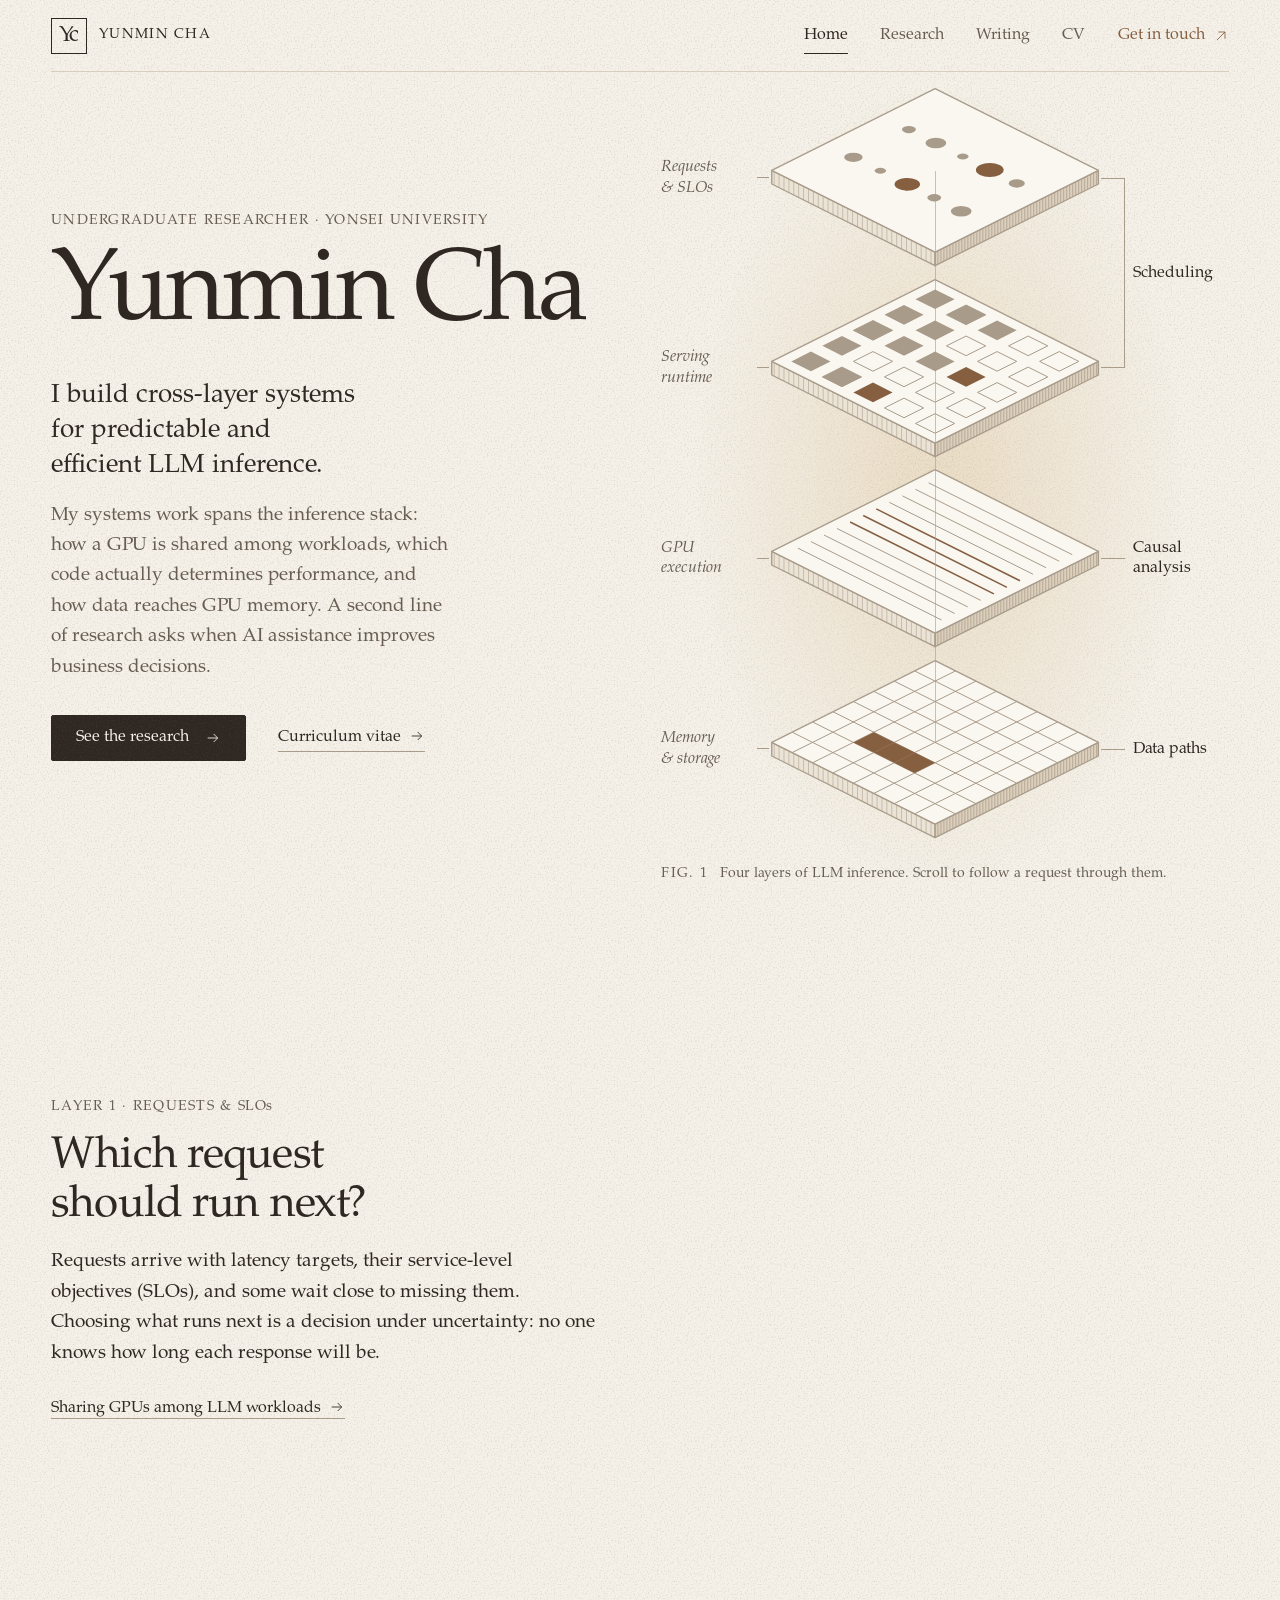
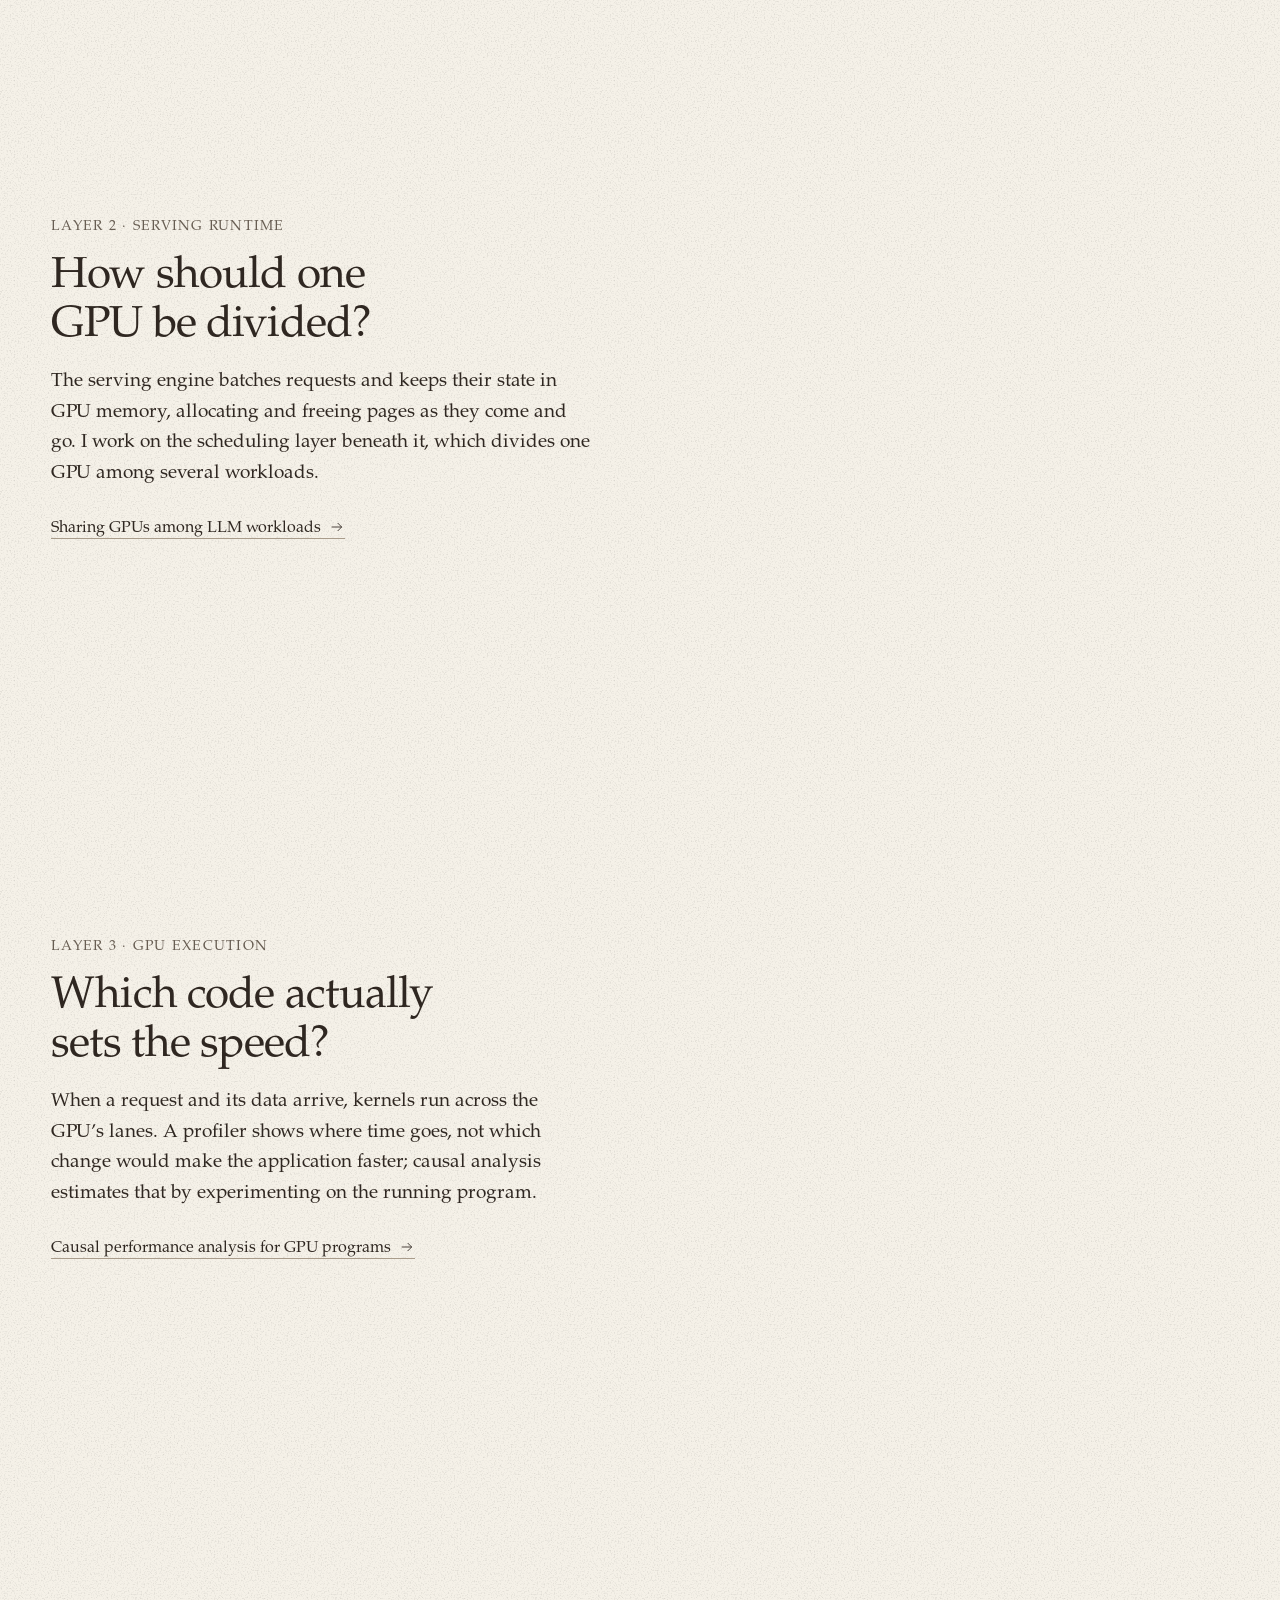
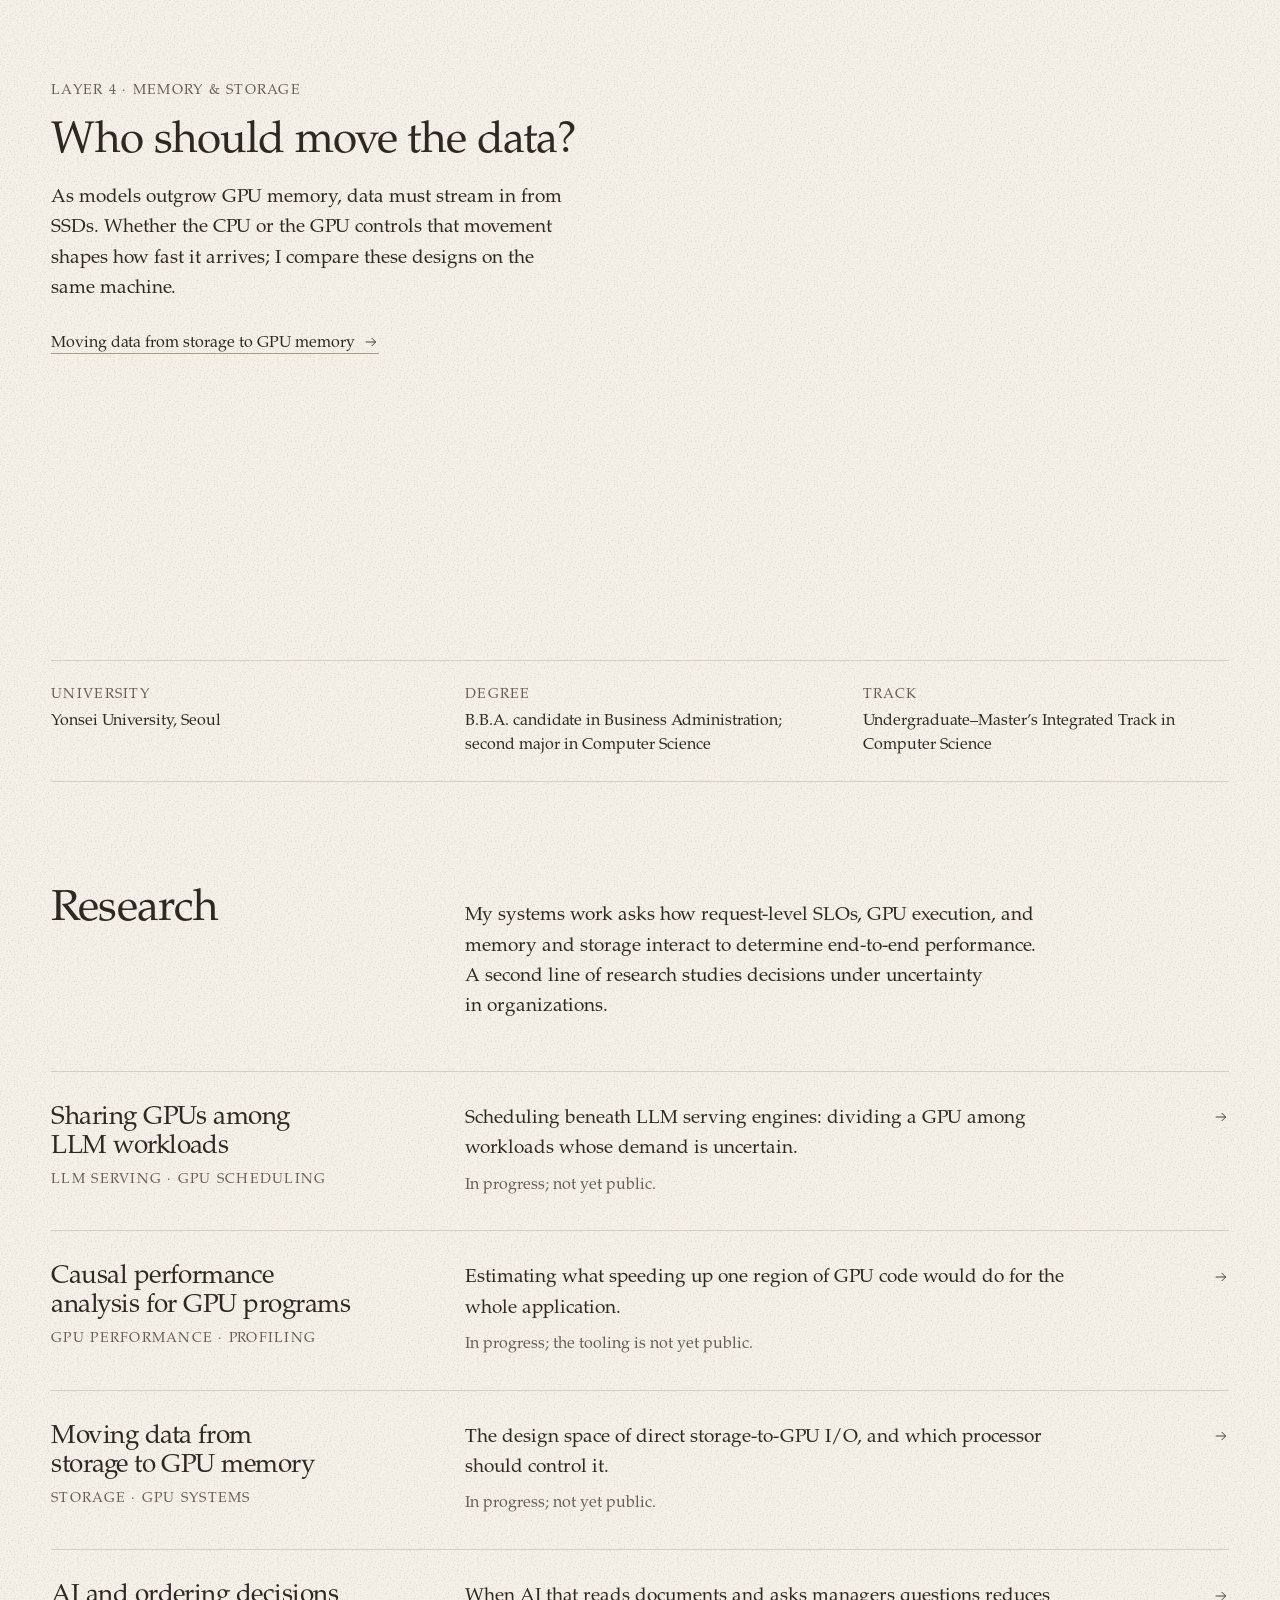
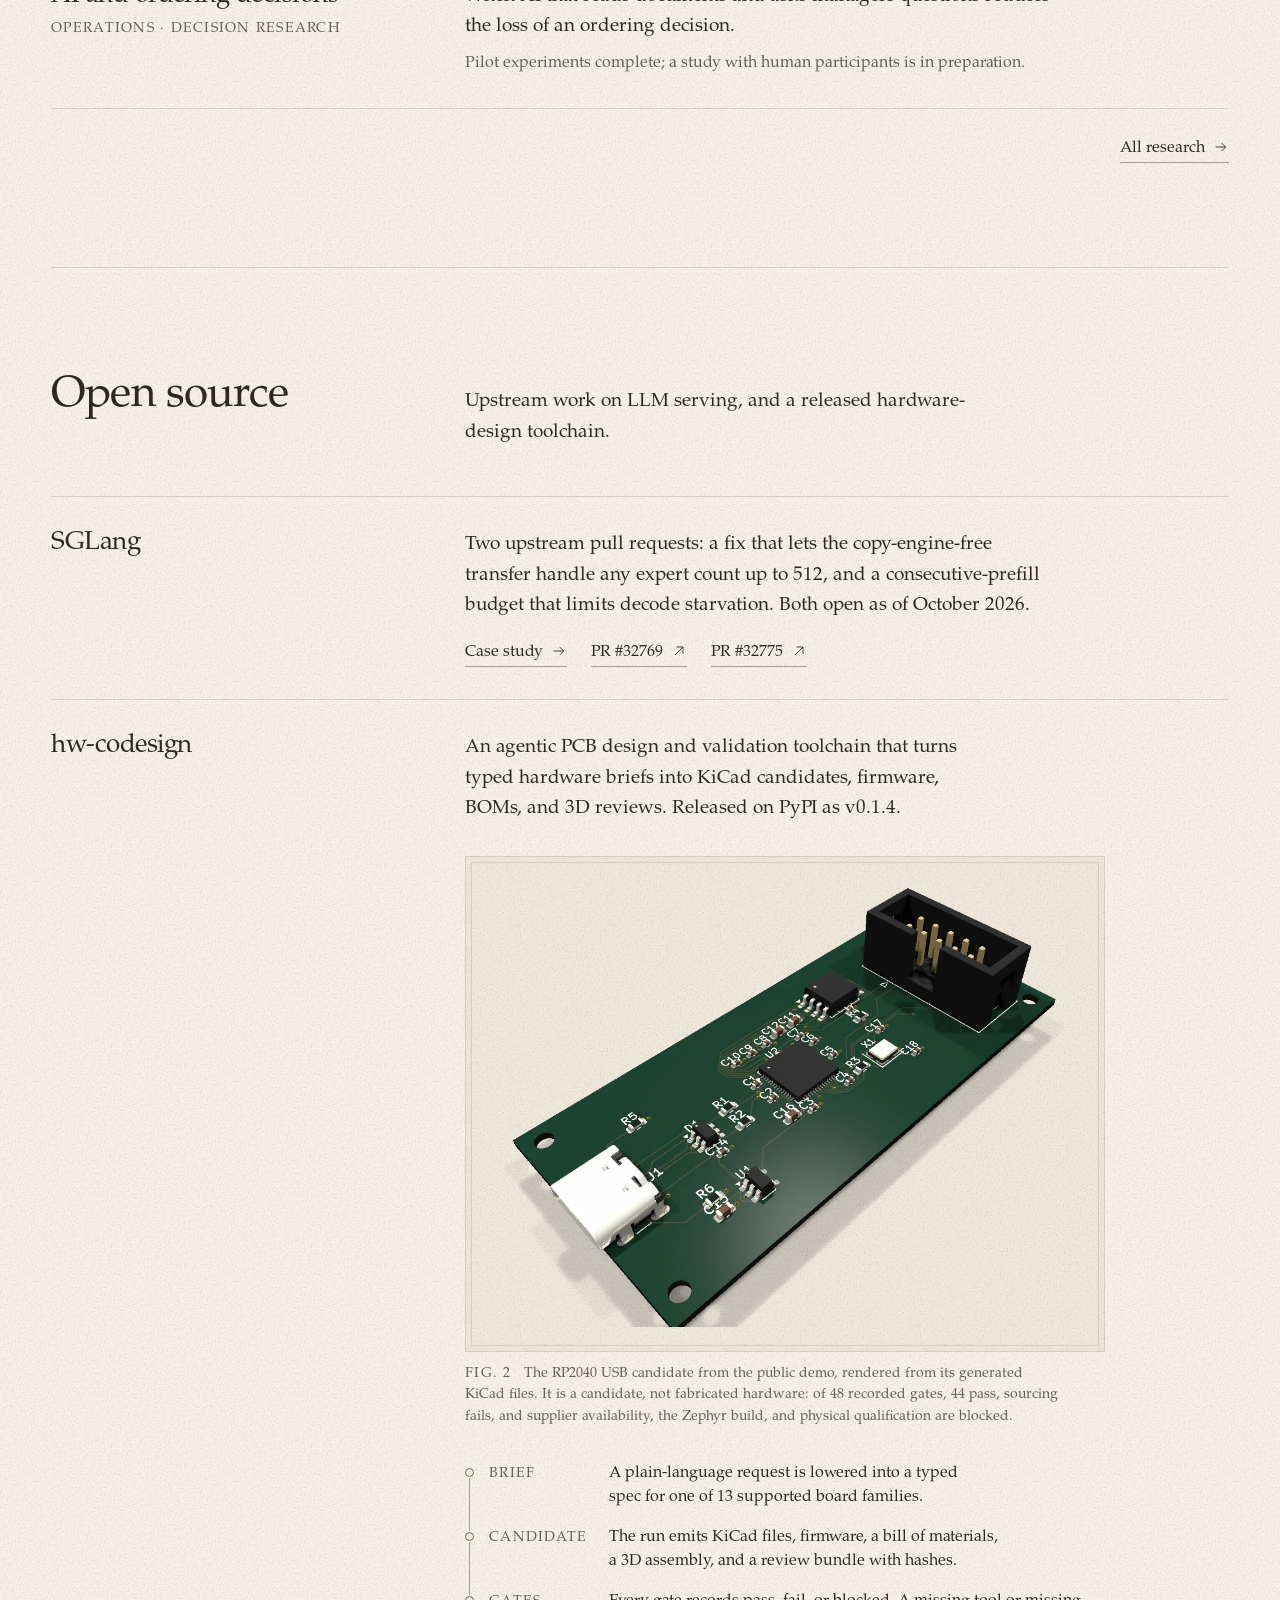
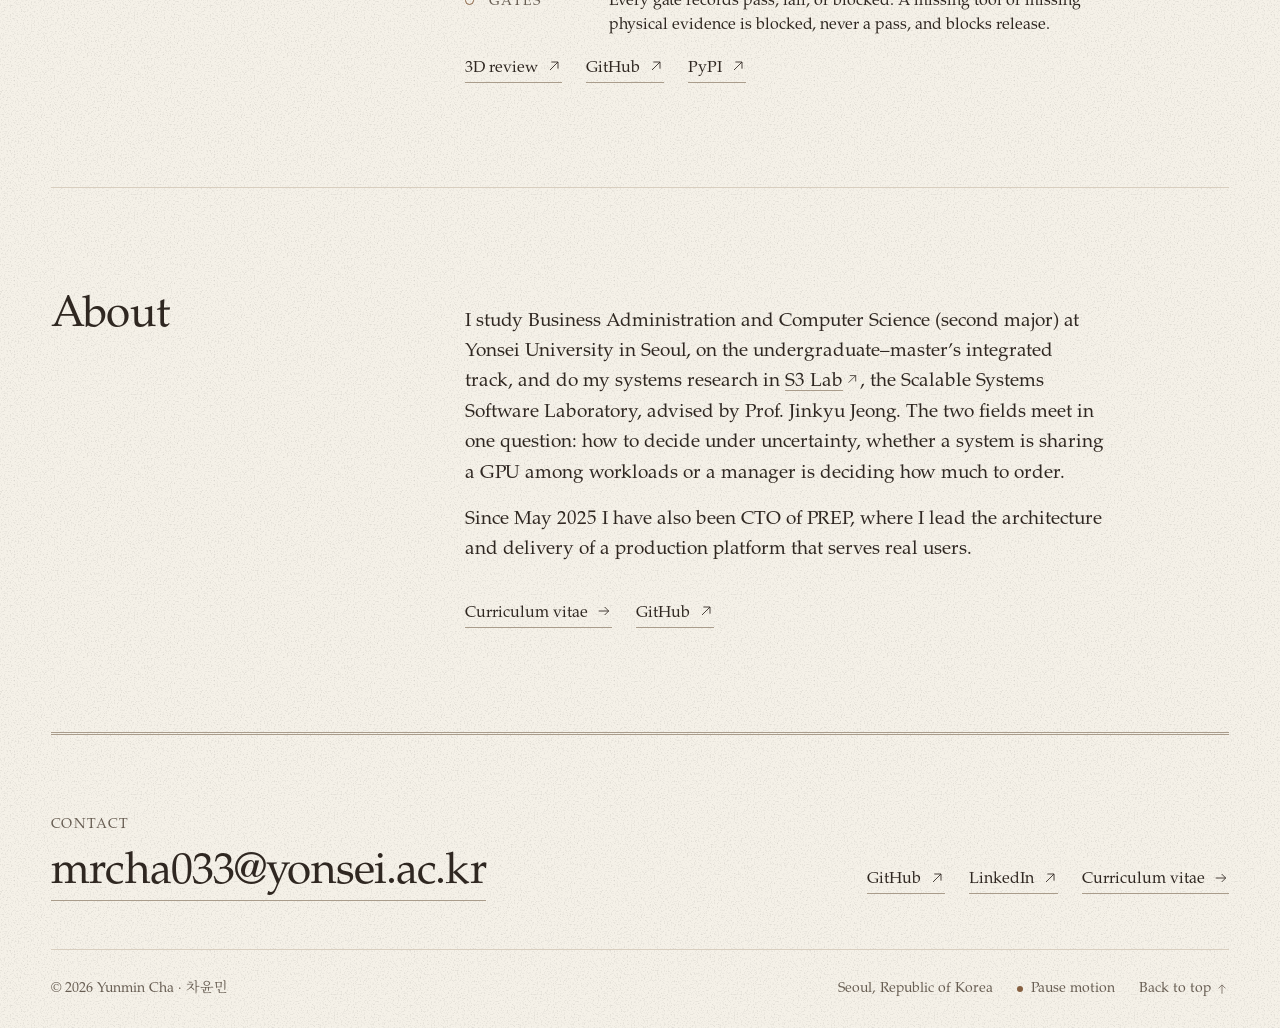
==== commit 4d6ba2ba: "Deploy 24b4cf3 Co-Authored-By: Claude Opus 5.5 <noreply@anthropic.com> Claude-Session: https://claud" ====
--- a/index.html
+++ b/index.html
@@ -1 +1 @@
-<!doctype html><html lang="en"><head><meta charset="utf-8"><meta name="viewport" content="width=device-width,initial-scale=1"><meta name="color-scheme" content="light dark"><meta name="theme-color" content="#f5f1e8" media="(prefers-color-scheme: light)"><meta name="theme-color" content="#1b1714" media="(prefers-color-scheme: dark)"><title>Yunmin Cha — LLM inference systems</title><meta name="description" content="Yunmin Cha is an undergraduate researcher at Yonsei University working on systems for LLM inference and on decisions under uncertainty."><meta property="og:title" content="Yunmin Cha — LLM inference systems"><meta property="og:description" content="Yunmin Cha is an undergraduate researcher at Yonsei University working on systems for LLM inference and on decisions under uncertainty."><meta property="og:type" content="website"><meta property="og:url" content="https://mrcha033.github.io/"><meta property="og:site_name" content="Yunmin Cha"><meta property="og:image" content="https://mrcha033.github.io/assets/social-card.png"><meta property="og:image:width" content="1200"><meta property="og:image:height" content="630"><meta property="og:image:alt" content="Yunmin Cha: I build cross-layer systems for predictable and efficient LLM inference."><meta name="twitter:card" content="summary_large_image"><link rel="canonical" href="https://mrcha033.github.io/"><link rel="icon" href="/assets/favicon.svg" type="image/svg+xml"><link rel="apple-touch-icon" href="/assets/apple-touch-icon.png"><link rel="preload" href="/assets/fonts/scholar-serif.woff2" as="font" type="font/woff2" crossorigin><link rel="stylesheet" href="/assets/style.css"><script src="/assets/app.js" defer></script></head><body id="top" class="no-js"><a class="skip" href="#main">Skip to content</a><header class="site-header"><div class="wrap nav-shell"><a class="identity" href="/" aria-label="Yunmin Cha, home"><span class="monogram" aria-hidden="true">Yc</span><span class="identity-text">Yunmin Cha</span></a><button class="menu-toggle" type="button" aria-label="Open navigation" aria-expanded="false" aria-controls="navigation"><span>Menu</span><span class="menu-symbol" aria-hidden="true"></span></button><nav id="navigation" class="nav-links" aria-label="Main navigation"><a href="/" aria-current="page">Home</a><a href="/research/">Research</a><a href="/cv/">CV</a><a class="contact-nav" href="mailto:mrcha033@yonsei.ac.kr">Get in touch <svg class="arrow" width="16" height="16" viewBox="0 0 24 24" fill="none" aria-hidden="true"><path d="M6 18 18 6M8 6h10v10" stroke="currentColor" stroke-width="1.3"/></svg></a></nav></div></header><main id="main"><div class="wrap"><section class="story" aria-labelledby="hero-title"><div class="hero-copy"><p class="label label-pair initial-rise"><span>Undergraduate researcher</span><span class="sep" aria-hidden="true"> · </span><span>Yonsei University</span></p><h1 id="hero-title" class="hero-name initial-rise delay-one">Yunmin Cha</h1><p class="hero-lede initial-rise delay-two">I build cross-layer systems for predictable and efficient LLM inference.</p><p class="hero-text initial-rise delay-two">My systems work spans the inference stack: how a GPU is shared among workloads, which code actually determines performance, and how data reaches GPU memory. A second line of research asks when AI assistance improves business decisions.</p><div class="hero-actions initial-rise delay-three"><a class="button" href="/research/" >See the research<svg class="arrow" width="16" height="16" viewBox="0 0 24 24" fill="none" aria-hidden="true"><path d="M4 12h15m-6-6 6 6-6 6" stroke="currentColor" stroke-width="1.3"/></svg></a><a class="text-link" href="/cv/" >Curriculum <span class="nowrap">vitae<svg class="arrow" width="16" height="16" viewBox="0 0 24 24" fill="none" aria-hidden="true"><path d="M4 12h15m-6-6 6 6-6 6" stroke="currentColor" stroke-width="1.3"/></svg></span></a></div></div><div class="story-figure"><figure class="stack initial-rise delay-three" aria-labelledby="fig-stack"><div class="stack-grid"><span class="stack-name" data-thread="scheduling" style="grid-row:1;--k:0">Requests &amp;&nbsp;SLOs</span><svg class="plate" data-thread="scheduling" data-layer="0" style="grid-row:1;--k:0" viewBox="-2 -2 244 134" aria-hidden="true"><polygon class="side-l" points="0,60 120,120 120,130 0,70"/><polygon class="side-r" points="120,120 240,60 240,70 120,130"/><polygon class="rim" points="120,0 240,60 120,120 0,60"/><g transform="matrix(120 60 -120 60 120 60)"><circle cx="-0.33" cy="-0.17" r="0.03" class="fill m queue" style="--i:0"/><circle cx="-0.165" cy="-0.17" r="0.045" class="fill m queue" style="--i:1"/><circle cx="0" cy="-0.17" r="0.025" class="fill m queue" style="--i:2"/><circle cx="0.165" cy="-0.17" r="0.06" class="hot m queue" style="--i:3"/><circle cx="0.165" cy="-0.17" r="0.06" class="m ripple" style="--i:3" vector-effect="non-scaling-stroke"/><circle cx="0.33" cy="-0.17" r="0.035" class="fill m queue" style="--i:4"/><circle cx="-0.33" cy="0.17" r="0.04" class="fill m queue" style="--i:5"/><circle cx="-0.165" cy="0.17" r="0.025" class="fill m queue" style="--i:6"/><circle cx="0" cy="0.17" r="0.055" class="hot m queue" style="--i:7"/><circle cx="0" cy="0.17" r="0.055" class="m ripple" style="--i:7" vector-effect="non-scaling-stroke"/><circle cx="0.165" cy="0.17" r="0.03" class="fill m queue" style="--i:8"/><circle cx="0.33" cy="0.17" r="0.045" class="fill m queue" style="--i:9"/><circle r=".035" class="m go" style="--dx:-0.165px;--dy:-0.17px;--n:0"/><circle r=".035" class="m go" style="--dx:0.165px;--dy:0.17px;--n:1"/><circle r=".035" class="m go" style="--dx:-0.33px;--dy:0.17px;--n:2"/></g></svg><span class="stack-name" data-thread="scheduling" style="grid-row:2;--k:1">Serving runtime</span><svg class="plate" data-thread="scheduling" data-layer="1" style="grid-row:2;--k:1" viewBox="-2 -2 244 134" aria-hidden="true"><polygon class="side-l" points="0,60 120,120 120,130 0,70"/><polygon class="side-r" points="120,120 240,60 240,70 120,130"/><polygon class="rim" points="120,0 240,60 120,120 0,60"/><g transform="matrix(120 60 -120 60 120 60)"><rect x="-0.44" y="-0.44" width=".12" height=".12" class="fill" vector-effect="non-scaling-stroke"/><rect x="-0.25" y="-0.44" width=".12" height=".12" class="fill m free" style="--i:0" vector-effect="non-scaling-stroke"/><rect x="-0.06" y="-0.44" width=".12" height=".12" class="fill" vector-effect="non-scaling-stroke"/><rect x="0.13" y="-0.44" width=".12" height=".12" class="cell m alloc" style="--i:0" vector-effect="non-scaling-stroke"/><rect x="0.32" y="-0.44" width=".12" height=".12" class="cell" vector-effect="non-scaling-stroke"/><rect x="-0.44" y="-0.25" width=".12" height=".12" class="fill" vector-effect="non-scaling-stroke"/><rect x="-0.25" y="-0.25" width=".12" height=".12" class="fill" vector-effect="non-scaling-stroke"/><rect x="-0.06" y="-0.25" width=".12" height=".12" class="cell m alloc" style="--i:1" vector-effect="non-scaling-stroke"/><rect x="0.13" y="-0.25" width=".12" height=".12" class="cell" vector-effect="non-scaling-stroke"/><rect x="0.32" y="-0.25" width=".12" height=".12" class="cell" vector-effect="non-scaling-stroke"/><rect x="-0.44" y="-0.06" width=".12" height=".12" class="fill m free" style="--i:1" vector-effect="non-scaling-stroke"/><rect x="-0.25" y="-0.06" width=".12" height=".12" class="fill" vector-effect="non-scaling-stroke"/><rect x="-0.06" y="-0.06" width=".12" height=".12" class="fill" vector-effect="non-scaling-stroke"/><rect x="0.13" y="-0.06" width=".12" height=".12" class="hot" vector-effect="non-scaling-stroke"/><rect x="0.32" y="-0.06" width=".12" height=".12" class="cell" vector-effect="non-scaling-stroke"/><rect x="-0.44" y="0.13" width=".12" height=".12" class="fill" vector-effect="non-scaling-stroke"/><rect x="-0.25" y="0.13" width=".12" height=".12" class="cell" vector-effect="non-scaling-stroke"/><rect x="-0.06" y="0.13" width=".12" height=".12" class="cell m alloc" style="--i:2" vector-effect="non-scaling-stroke"/><rect x="0.13" y="0.13" width=".12" height=".12" class="cell" vector-effect="non-scaling-stroke"/><rect x="0.32" y="0.13" width=".12" height=".12" class="cell" vector-effect="non-scaling-stroke"/><rect x="-0.44" y="0.32" width=".12" height=".12" class="fill" vector-effect="non-scaling-stroke"/><rect x="-0.25" y="0.32" width=".12" height=".12" class="fill m free" style="--i:2" vector-effect="non-scaling-stroke"/><rect x="-0.06" y="0.32" width=".12" height=".12" class="hot" vector-effect="non-scaling-stroke"/><rect x="0.13" y="0.32" width=".12" height=".12" class="cell m alloc" style="--i:3" vector-effect="non-scaling-stroke"/><rect x="0.32" y="0.32" width=".12" height=".12" class="cell" vector-effect="non-scaling-stroke"/><rect x="-.46" y="-.46" width=".16" height=".16" class="m cursor" vector-effect="non-scaling-stroke"/></g></svg><span class="stack-name" data-thread="performance" style="grid-row:3;--k:2">GPU execution</span><svg class="plate" data-thread="performance" data-layer="2" style="grid-row:3;--k:2" viewBox="-2 -2 244 134" aria-hidden="true"><polygon class="side-l" points="0,60 120,120 120,130 0,70"/><polygon class="side-r" points="120,120 240,60 240,70 120,130"/><polygon class="rim m flash" points="120,0 240,60 120,120 0,60"/><g transform="matrix(120 60 -120 60 120 60)"><line x1="-.44" y1="-0.40" x2=".44" y2="-0.40" class="ink m wave" style="--d:5" vector-effect="non-scaling-stroke"/><rect x="-.44" y="-0.411" width=".1" height=".022" class="m job" style="--i:0"/><rect x="-.44" y="-0.411" width=".14" height=".022" class="m burst" style="--d:5"/><line x1="-.44" y1="-0.32" x2=".44" y2="-0.32" class="ink m wave" style="--d:4" vector-effect="non-scaling-stroke"/><rect x="-.44" y="-0.331" width=".14" height=".022" class="m burst" style="--d:4"/><line x1="-.44" y1="-0.24" x2=".44" y2="-0.24" class="ink m wave" style="--d:3" vector-effect="non-scaling-stroke"/><rect x="-.44" y="-0.251" width=".1" height=".022" class="m job" style="--i:2"/><rect x="-.44" y="-0.251" width=".14" height=".022" class="m burst" style="--d:3"/><line x1="-.44" y1="-0.16" x2=".44" y2="-0.16" class="ink m wave" style="--d:2" vector-effect="non-scaling-stroke"/><rect x="-.44" y="-0.171" width=".14" height=".022" class="m burst" style="--d:2"/><line x1="-.44" y1="-0.08" x2=".44" y2="-0.08" class="hot m lane" style="--d:1" vector-effect="non-scaling-stroke"/><rect x="-.44" y="-0.091" width=".1" height=".022" class="m kernel" style="--i:4"/><line x1="-.44" y1="0.00" x2=".44" y2="0.00" class="hot m lane" style="--d:0" vector-effect="non-scaling-stroke"/><rect x="-.44" y="-0.011" width=".1" height=".022" class="m kernel" style="--i:5"/><line x1="-.44" y1="0.08" x2=".44" y2="0.08" class="hot m lane" style="--d:1" vector-effect="non-scaling-stroke"/><rect x="-.44" y="0.069" width=".1" height=".022" class="m kernel" style="--i:6"/><line x1="-.44" y1="0.16" x2=".44" y2="0.16" class="ink m wave" style="--d:2" vector-effect="non-scaling-stroke"/><rect x="-.44" y="0.149" width=".14" height=".022" class="m burst" style="--d:2"/><line x1="-.44" y1="0.24" x2=".44" y2="0.24" class="ink m wave" style="--d:3" vector-effect="non-scaling-stroke"/><rect x="-.44" y="0.229" width=".1" height=".022" class="m job" style="--i:8"/><rect x="-.44" y="0.229" width=".14" height=".022" class="m burst" style="--d:3"/><line x1="-.44" y1="0.32" x2=".44" y2="0.32" class="ink m wave" style="--d:4" vector-effect="non-scaling-stroke"/><rect x="-.44" y="0.309" width=".14" height=".022" class="m burst" style="--d:4"/><line x1="-.44" y1="0.40" x2=".44" y2="0.40" class="ink m wave" style="--d:5" vector-effect="non-scaling-stroke"/><rect x="-.44" y="0.389" width=".1" height=".022" class="m job" style="--i:10"/><rect x="-.44" y="0.389" width=".14" height=".022" class="m burst" style="--d:5"/></g></svg><span class="stack-name" data-thread="data-paths" style="grid-row:4;--k:3">Memory &amp;&nbsp;storage</span><svg class="plate" data-thread="data-paths" data-layer="3" style="grid-row:4;--k:3" viewBox="-2 -2 244 134" aria-hidden="true"><polygon class="side-l" points="0,60 120,120 120,130 0,70"/><polygon class="side-r" points="120,120 240,60 240,70 120,130"/><polygon class="rim" points="120,0 240,60 120,120 0,60"/><g transform="matrix(120 60 -120 60 120 60)"><line x1="-0.375" y1="-.5" x2="-0.375" y2=".5" class="ink" vector-effect="non-scaling-stroke"/><line x1="-.5" y1="-0.375" x2=".5" y2="-0.375" class="ink" vector-effect="non-scaling-stroke"/><line x1="-0.250" y1="-.5" x2="-0.250" y2=".5" class="ink" vector-effect="non-scaling-stroke"/><line x1="-.5" y1="-0.250" x2=".5" y2="-0.250" class="ink" vector-effect="non-scaling-stroke"/><line x1="-0.125" y1="-.5" x2="-0.125" y2=".5" class="ink" vector-effect="non-scaling-stroke"/><line x1="-.5" y1="-0.125" x2=".5" y2="-0.125" class="ink" vector-effect="non-scaling-stroke"/><line x1="0.000" y1="-.5" x2="0.000" y2=".5" class="ink" vector-effect="non-scaling-stroke"/><line x1="-.5" y1="0.000" x2=".5" y2="0.000" class="ink" vector-effect="non-scaling-stroke"/><line x1="0.125" y1="-.5" x2="0.125" y2=".5" class="ink" vector-effect="non-scaling-stroke"/><line x1="-.5" y1="0.125" x2=".5" y2="0.125" class="ink" vector-effect="non-scaling-stroke"/><line x1="0.250" y1="-.5" x2="0.250" y2=".5" class="ink" vector-effect="non-scaling-stroke"/><line x1="-.5" y1="0.250" x2=".5" y2="0.250" class="ink" vector-effect="non-scaling-stroke"/><line x1="0.375" y1="-.5" x2="0.375" y2=".5" class="ink" vector-effect="non-scaling-stroke"/><line x1="-.5" y1="0.375" x2=".5" y2="0.375" class="ink" vector-effect="non-scaling-stroke"/><rect x="-0.250" y=".125" width=".125" height=".125" class="hot m read" style="--i:0"/><rect x="-0.125" y=".125" width=".125" height=".125" class="hot m read" style="--i:1"/><rect x="0.000" y=".125" width=".125" height=".125" class="hot m read" style="--i:2"/><rect x="-0.250" y=".125" width=".125" height=".125" class="m fetch" style="--i:0;--dx:0.1875px;--dy:-.1875px"/><rect x="-0.125" y=".125" width=".125" height=".125" class="m fetch" style="--i:1;--dx:0.0625px;--dy:-.1875px"/><rect x="0.000" y=".125" width=".125" height=".125" class="m fetch" style="--i:2;--dx:-0.0625px;--dy:-.1875px"/></g></svg><a class="stack-project span-2" data-thread="scheduling" href="/research/#scheduling" style="--k:.5"><span>Scheduling</span></a><a class="stack-project" data-thread="performance" href="/research/#performance" style="grid-row:3;--k:2"><span>Causal analysis</span></a><a class="stack-project" data-thread="data-paths" href="/research/#data-paths" style="grid-row:4;--k:3"><span>Data paths</span></a><div class="stack-flow" aria-hidden="true"><i class="m beam"></i><i class="m down" style="--o:0"></i><i class="m down spark" style="--o:1"></i><i class="m down spark" style="--o:2"></i><i class="m up" style="--o:0"></i><i class="m up" style="--o:1"></i><i class="m up" style="--o:2"></i><i class="m hit" style="--o:0"></i><i class="m hit" style="--o:1"></i></div></div><figcaption id="fig-stack"><span class="fig-no">Fig. 1</span> Four layers of LLM inference. Scroll to follow a request through them.</figcaption></figure></div><ol class="story-steps" aria-label="The four layers in Fig. 1"><li class="story-step" data-step="0"><p class="label">Layer 1 · Requests &amp; <span class="as-is">SLOs</span></p><h2>Which request should run next?</h2><p>Requests arrive with latency targets, their service-level objectives (SLOs), and some wait close to missing them. Choosing what runs next is a decision under uncertainty: no one knows how long each response will be.</p><p class="story-link"><a class="text-link" href="/research/#scheduling" >Sharing GPUs among LLM <span class="nowrap">workloads<svg class="arrow" width="16" height="16" viewBox="0 0 24 24" fill="none" aria-hidden="true"><path d="M4 12h15m-6-6 6 6-6 6" stroke="currentColor" stroke-width="1.3"/></svg></span></a></p></li><li class="story-step" data-step="1"><p class="label">Layer 2 · Serving runtime</p><h2>How should one GPU be divided?</h2><p>The serving engine batches requests and keeps their state in GPU memory, allocating and freeing pages as they come and go. I work on the scheduling layer beneath it, which divides one GPU among several workloads.</p><p class="story-link"><a class="text-link" href="/research/#scheduling" >Sharing GPUs among LLM <span class="nowrap">workloads<svg class="arrow" width="16" height="16" viewBox="0 0 24 24" fill="none" aria-hidden="true"><path d="M4 12h15m-6-6 6 6-6 6" stroke="currentColor" stroke-width="1.3"/></svg></span></a></p></li><li class="story-step" data-step="2"><p class="label">Layer 3 · GPU execution</p><h2>Which code actually sets the speed?</h2><p>When a request and its data arrive, kernels run across the GPU’s lanes. A profiler shows where time goes, not which change would make the application faster; causal analysis estimates that by experimenting on the running program.</p><p class="story-link"><a class="text-link" href="/research/#performance" >Causal performance analysis for GPU <span class="nowrap">programs<svg class="arrow" width="16" height="16" viewBox="0 0 24 24" fill="none" aria-hidden="true"><path d="M4 12h15m-6-6 6 6-6 6" stroke="currentColor" stroke-width="1.3"/></svg></span></a></p></li><li class="story-step" data-step="3"><p class="label">Layer 4 · Memory &amp; storage</p><h2>Who should move the data?</h2><p>As models outgrow GPU memory, data must stream in from SSDs. Whether the CPU or the GPU controls that movement shapes how fast it arrives; I compare these designs on the same machine.</p><p class="story-link"><a class="text-link" href="/research/#data-paths" >Moving data from storage to GPU <span class="nowrap">memory<svg class="arrow" width="16" height="16" viewBox="0 0 24 24" fill="none" aria-hidden="true"><path d="M4 12h15m-6-6 6 6-6 6" stroke="currentColor" stroke-width="1.3"/></svg></span></a></p></li></ol></section><dl class="facts"><div><dt class="label">University</dt><dd>Yonsei University, Seoul</dd></div><div><dt class="label">Degree</dt><dd>B.B.A. candidate in Business Administration; second major in Computer Science</dd></div><div><dt class="label">Track</dt><dd>Undergraduate–Master’s Integrated Track in Computer Science</dd></div></dl><section class="section" aria-labelledby="research-title"><div class="section-head reveal"><h2 id="research-title">Research</h2><p class="section-intro">My systems work asks how request-level SLOs, GPU execution, and memory and storage interact to determine end-to-end performance. A second line of research studies decisions under uncertainty in organizations.</p></div><div class="project-list"><a class="project-row reveal" href="/research/#scheduling"><div class="project-name"><h3>Sharing GPUs among LLM workloads</h3><p class="label">LLM serving · GPU scheduling</p></div><p class="project-desc">Scheduling beneath LLM serving engines: dividing a GPU among workloads whose demand is uncertain.</p><p class="project-result">In progress; not yet public.</p><svg class="arrow" width="16" height="16" viewBox="0 0 24 24" fill="none" aria-hidden="true"><path d="M4 12h15m-6-6 6 6-6 6" stroke="currentColor" stroke-width="1.3"/></svg></a><a class="project-row reveal" href="/research/#performance"><div class="project-name"><h3>Causal performance analysis for GPU programs</h3><p class="label">GPU performance · Profiling</p></div><p class="project-desc">Estimating what speeding up one region of GPU code would do for the whole application.</p><p class="project-result">In progress; the tooling is not yet public.</p><svg class="arrow" width="16" height="16" viewBox="0 0 24 24" fill="none" aria-hidden="true"><path d="M4 12h15m-6-6 6 6-6 6" stroke="currentColor" stroke-width="1.3"/></svg></a><a class="project-row reveal" href="/research/#data-paths"><div class="project-name"><h3>Moving data from storage to GPU memory</h3><p class="label">Storage · GPU systems</p></div><p class="project-desc">The design space of direct storage-to-GPU I/O, and which processor should control it.</p><p class="project-result">In progress; not yet public.</p><svg class="arrow" width="16" height="16" viewBox="0 0 24 24" fill="none" aria-hidden="true"><path d="M4 12h15m-6-6 6 6-6 6" stroke="currentColor" stroke-width="1.3"/></svg></a><a class="project-row reveal" href="/research/#decisions"><div class="project-name"><h3>AI and ordering decisions</h3><p class="label">Operations · Decision research</p></div><p class="project-desc">When AI that reads documents and asks managers questions reduces the loss of an ordering decision.</p><p class="project-result">Pilot experiments complete; a study with human participants is in preparation.</p><svg class="arrow" width="16" height="16" viewBox="0 0 24 24" fill="none" aria-hidden="true"><path d="M4 12h15m-6-6 6 6-6 6" stroke="currentColor" stroke-width="1.3"/></svg></a></div><div class="section-tail"><a class="text-link" href="/research/" >All <span class="nowrap">research<svg class="arrow" width="16" height="16" viewBox="0 0 24 24" fill="none" aria-hidden="true"><path d="M4 12h15m-6-6 6 6-6 6" stroke="currentColor" stroke-width="1.3"/></svg></span></a></div></section><section class="section section-ruled" aria-labelledby="oss-title"><div class="section-head reveal"><h2 id="oss-title">Open source</h2><p class="section-intro">Upstream work on LLM serving, and a released hardware-design toolchain.</p></div><div class="oss-list"><div class="oss-item reveal"><h3>SGLang</h3><div class="oss-body"><p>Two upstream pull requests: a fix for CUDA control-vector transfers, and a consecutive-prefill budget that limits decode starvation. Both open as of September 2026.</p><div class="link-row"><a class="text-link" href="https://github.com/sgl-project/sglang/pull/32769" target="_blank" rel="noopener noreferrer">PR <span class="nowrap">#32769<svg class="arrow" width="16" height="16" viewBox="0 0 24 24" fill="none" aria-hidden="true"><path d="M6 18 18 6M8 6h10v10" stroke="currentColor" stroke-width="1.3"/></svg></span></a><a class="text-link" href="https://github.com/sgl-project/sglang/pull/32775" target="_blank" rel="noopener noreferrer">PR <span class="nowrap">#32775<svg class="arrow" width="16" height="16" viewBox="0 0 24 24" fill="none" aria-hidden="true"><path d="M6 18 18 6M8 6h10v10" stroke="currentColor" stroke-width="1.3"/></svg></span></a></div></div></div><div class="oss-item reveal"><h3>hw-codesign</h3><div class="oss-body"><p>An agentic PCB design and validation toolchain that turns typed hardware briefs into KiCad candidates, firmware, BOMs, and 3D reviews. Released on PyPI as v0.1.4.</p><div class="link-row"><a class="text-link" href="https://github.com/mrcha033/hw-codesign" target="_blank" rel="noopener noreferrer"><span class="nowrap">GitHub<svg class="arrow" width="16" height="16" viewBox="0 0 24 24" fill="none" aria-hidden="true"><path d="M6 18 18 6M8 6h10v10" stroke="currentColor" stroke-width="1.3"/></svg></span></a><a class="text-link" href="https://pypi.org/project/hw-codesign/" target="_blank" rel="noopener noreferrer"><span class="nowrap">PyPI<svg class="arrow" width="16" height="16" viewBox="0 0 24 24" fill="none" aria-hidden="true"><path d="M6 18 18 6M8 6h10v10" stroke="currentColor" stroke-width="1.3"/></svg></span></a></div></div></div></div></section><section class="section section-ruled" aria-labelledby="about-title"><div class="section-head reveal"><h2 id="about-title">About</h2><div class="about-copy"><p>I study Business Administration and Computer Science (second major) at Yonsei University in Seoul, on the undergraduate–master’s integrated track. The two meet in one question: how to decide under uncertainty, whether a system is sharing a GPU among workloads or a manager is deciding how much to order.</p><p>Since May 2025 I have also been CTO of PREP, where I lead the architecture and delivery of a production platform that serves real users.</p><div class="link-row"><a class="text-link" href="/cv/" >Curriculum <span class="nowrap">vitae<svg class="arrow" width="16" height="16" viewBox="0 0 24 24" fill="none" aria-hidden="true"><path d="M4 12h15m-6-6 6 6-6 6" stroke="currentColor" stroke-width="1.3"/></svg></span></a><a class="text-link" href="https://github.com/mrcha033" target="_blank" rel="noopener noreferrer"><span class="nowrap">GitHub<svg class="arrow" width="16" height="16" viewBox="0 0 24 24" fill="none" aria-hidden="true"><path d="M6 18 18 6M8 6h10v10" stroke="currentColor" stroke-width="1.3"/></svg></span></a></div></div></div></section></div></main><footer class="site-footer"><div class="wrap"><div class="footer-main"><div class="footer-contact"><p class="label">Contact</p><a class="footer-email" href="mailto:mrcha033@yonsei.ac.kr">mrcha033@yonsei.ac.kr</a></div><div class="footer-links"><a class="text-link" href="https://github.com/mrcha033" target="_blank" rel="noopener noreferrer"><span class="nowrap">GitHub<svg class="arrow" width="16" height="16" viewBox="0 0 24 24" fill="none" aria-hidden="true"><path d="M6 18 18 6M8 6h10v10" stroke="currentColor" stroke-width="1.3"/></svg></span></a><a class="text-link" href="https://www.linkedin.com/in/ynmncha/" target="_blank" rel="noopener noreferrer"><span class="nowrap">LinkedIn<svg class="arrow" width="16" height="16" viewBox="0 0 24 24" fill="none" aria-hidden="true"><path d="M6 18 18 6M8 6h10v10" stroke="currentColor" stroke-width="1.3"/></svg></span></a><a class="text-link" href="/cv/" >Curriculum <span class="nowrap">vitae<svg class="arrow" width="16" height="16" viewBox="0 0 24 24" fill="none" aria-hidden="true"><path d="M4 12h15m-6-6 6 6-6 6" stroke="currentColor" stroke-width="1.3"/></svg></span></a></div></div><div class="footer-bottom"><span>© 2026 Yunmin Cha · <span lang="ko">차윤민</span></span><span class="footer-place">Seoul, Republic of Korea</span><div class="footer-controls"><button class="motion-toggle" type="button" aria-pressed="false" aria-label="Pause decorative motion"><span class="motion-dot" aria-hidden="true"></span><span class="motion-label">Pause motion</span></button><a class="to-top" href="#top">Back to top<svg class="arrow" width="16" height="16" viewBox="0 0 24 24" fill="none" aria-hidden="true"><path d="M12 20V5m-6 6 6-6 6 6" stroke="currentColor" stroke-width="1.3"/></svg></a></div></div></div></footer></body></html>+<!doctype html><html lang="en"><head><meta charset="utf-8"><meta name="viewport" content="width=device-width,initial-scale=1"><meta name="color-scheme" content="light dark"><meta name="theme-color" content="#f5f1e8" media="(prefers-color-scheme: light)"><meta name="theme-color" content="#1b1714" media="(prefers-color-scheme: dark)"><title>Yunmin Cha — LLM inference systems</title><meta name="description" content="Yunmin Cha is an undergraduate researcher at Yonsei University working on systems for LLM inference and on decisions under uncertainty."><meta property="og:title" content="Yunmin Cha — LLM inference systems"><meta property="og:description" content="Yunmin Cha is an undergraduate researcher at Yonsei University working on systems for LLM inference and on decisions under uncertainty."><meta property="og:type" content="website"><meta property="og:url" content="https://mrcha033.github.io/"><meta property="og:site_name" content="Yunmin Cha"><meta property="og:image" content="https://mrcha033.github.io/assets/social-card.png"><meta property="og:image:width" content="1200"><meta property="og:image:height" content="630"><meta property="og:image:alt" content="Yunmin Cha: I build cross-layer systems for predictable and efficient LLM inference."><meta name="twitter:card" content="summary_large_image"><link rel="canonical" href="https://mrcha033.github.io/"><link rel="icon" href="/assets/favicon.svg" type="image/svg+xml"><link rel="apple-touch-icon" href="/assets/apple-touch-icon.png"><link rel="preload" href="/assets/fonts/scholar-serif.woff2" as="font" type="font/woff2" crossorigin><link rel="stylesheet" href="/assets/style.css"><script src="/assets/app.js" defer></script></head><body id="top" class="no-js"><a class="skip" href="#main">Skip to content</a><header class="site-header"><div class="wrap nav-shell"><a class="identity" href="/" aria-label="Yunmin Cha, home"><span class="monogram" aria-hidden="true">Yc</span><span class="identity-text">Yunmin Cha</span></a><button class="menu-toggle" type="button" aria-label="Open navigation" aria-expanded="false" aria-controls="navigation"><span>Menu</span><span class="menu-symbol" aria-hidden="true"></span></button><nav id="navigation" class="nav-links" aria-label="Main navigation"><a href="/" aria-current="page">Home</a><a href="/research/">Research</a><a href="/writing/">Writing</a><a href="/cv/">CV</a><a class="contact-nav" href="mailto:mrcha033@yonsei.ac.kr">Get in touch <svg class="arrow" width="16" height="16" viewBox="0 0 24 24" fill="none" aria-hidden="true"><path d="M6 18 18 6M8 6h10v10" stroke="currentColor" stroke-width="1.3"/></svg></a></nav></div></header><main id="main"><div class="wrap"><section class="story" aria-labelledby="hero-title"><div class="hero-copy"><p class="label label-pair initial-rise"><span>Undergraduate researcher</span><span class="sep" aria-hidden="true"> · </span><span>Yonsei University</span></p><h1 id="hero-title" class="hero-name initial-rise delay-one">Yunmin Cha</h1><p class="hero-lede initial-rise delay-two">I build cross-layer systems for predictable and efficient LLM inference.</p><p class="hero-text initial-rise delay-two">My systems work spans the inference stack: how a GPU is shared among workloads, which code actually determines performance, and how data reaches GPU memory. A second line of research asks when AI assistance improves business decisions.</p><div class="hero-actions initial-rise delay-three"><a class="button" href="/research/" >See the research<svg class="arrow" width="16" height="16" viewBox="0 0 24 24" fill="none" aria-hidden="true"><path d="M4 12h15m-6-6 6 6-6 6" stroke="currentColor" stroke-width="1.3"/></svg></a><a class="text-link" href="/cv/" >Curriculum <span class="nowrap">vitae<svg class="arrow" width="16" height="16" viewBox="0 0 24 24" fill="none" aria-hidden="true"><path d="M4 12h15m-6-6 6 6-6 6" stroke="currentColor" stroke-width="1.3"/></svg></span></a></div></div><div class="story-figure"><figure class="stack initial-rise delay-three" aria-labelledby="fig-stack"><div class="stack-grid"><span class="stack-name" data-thread="scheduling" style="grid-row:1;--k:0">Requests &amp;&nbsp;SLOs</span><svg class="plate" data-thread="scheduling" data-layer="0" style="grid-row:1;--k:0" viewBox="-2 -2 244 134" aria-hidden="true"><defs><pattern id="hatch-l" width="3.6" height="12" patternUnits="userSpaceOnUse"><path class="hatch-line lit" d="M1.8 0V12"/></pattern><pattern id="hatch-r" width="2.2" height="12" patternUnits="userSpaceOnUse"><path class="hatch-line" d="M1.1 0V12"/></pattern></defs><polygon class="side-l" points="0,60 120,120 120,130 0,70"/><polygon class="hatch" fill="url(#hatch-l)" points="0,60 120,120 120,130 0,70"/><polygon class="side-r" points="120,120 240,60 240,70 120,130"/><polygon class="hatch" fill="url(#hatch-r)" points="120,120 240,60 240,70 120,130"/><polygon class="rim" points="120,0 240,60 120,120 0,60"/><g transform="matrix(120 60 -120 60 120 60)"><circle cx="-0.33" cy="-0.17" r="0.03" class="fill m queue" style="--i:0"/><circle cx="-0.165" cy="-0.17" r="0.045" class="fill m queue" style="--i:1"/><circle cx="0" cy="-0.17" r="0.025" class="fill m queue" style="--i:2"/><circle cx="0.165" cy="-0.17" r="0.06" class="hot m queue" style="--i:3"/><circle cx="0.165" cy="-0.17" r="0.06" class="m ripple" style="--i:3" vector-effect="non-scaling-stroke"/><circle cx="0.33" cy="-0.17" r="0.035" class="fill m queue" style="--i:4"/><circle cx="-0.33" cy="0.17" r="0.04" class="fill m queue" style="--i:5"/><circle cx="-0.165" cy="0.17" r="0.025" class="fill m queue" style="--i:6"/><circle cx="0" cy="0.17" r="0.055" class="hot m queue" style="--i:7"/><circle cx="0" cy="0.17" r="0.055" class="m ripple" style="--i:7" vector-effect="non-scaling-stroke"/><circle cx="0.165" cy="0.17" r="0.03" class="fill m queue" style="--i:8"/><circle cx="0.33" cy="0.17" r="0.045" class="fill m queue" style="--i:9"/><circle r=".035" class="m go" style="--dx:-0.165px;--dy:-0.17px;--n:0"/><circle r=".035" class="m go" style="--dx:0.165px;--dy:0.17px;--n:1"/><circle r=".035" class="m go" style="--dx:-0.33px;--dy:0.17px;--n:2"/></g></svg><span class="stack-name" data-thread="scheduling" style="grid-row:2;--k:1">Serving runtime</span><svg class="plate" data-thread="scheduling" data-layer="1" style="grid-row:2;--k:1" viewBox="-2 -2 244 134" aria-hidden="true"><polygon class="side-l" points="0,60 120,120 120,130 0,70"/><polygon class="hatch" fill="url(#hatch-l)" points="0,60 120,120 120,130 0,70"/><polygon class="side-r" points="120,120 240,60 240,70 120,130"/><polygon class="hatch" fill="url(#hatch-r)" points="120,120 240,60 240,70 120,130"/><polygon class="rim" points="120,0 240,60 120,120 0,60"/><g transform="matrix(120 60 -120 60 120 60)"><rect x="-0.44" y="-0.44" width=".12" height=".12" class="fill" vector-effect="non-scaling-stroke"/><rect x="-0.25" y="-0.44" width=".12" height=".12" class="fill m free" style="--i:0" vector-effect="non-scaling-stroke"/><rect x="-0.06" y="-0.44" width=".12" height=".12" class="fill" vector-effect="non-scaling-stroke"/><rect x="0.13" y="-0.44" width=".12" height=".12" class="cell m alloc" style="--i:0" vector-effect="non-scaling-stroke"/><rect x="0.32" y="-0.44" width=".12" height=".12" class="cell" vector-effect="non-scaling-stroke"/><rect x="-0.44" y="-0.25" width=".12" height=".12" class="fill" vector-effect="non-scaling-stroke"/><rect x="-0.25" y="-0.25" width=".12" height=".12" class="fill" vector-effect="non-scaling-stroke"/><rect x="-0.06" y="-0.25" width=".12" height=".12" class="cell m alloc" style="--i:1" vector-effect="non-scaling-stroke"/><rect x="0.13" y="-0.25" width=".12" height=".12" class="cell" vector-effect="non-scaling-stroke"/><rect x="0.32" y="-0.25" width=".12" height=".12" class="cell" vector-effect="non-scaling-stroke"/><rect x="-0.44" y="-0.06" width=".12" height=".12" class="fill m free" style="--i:1" vector-effect="non-scaling-stroke"/><rect x="-0.25" y="-0.06" width=".12" height=".12" class="fill" vector-effect="non-scaling-stroke"/><rect x="-0.06" y="-0.06" width=".12" height=".12" class="fill" vector-effect="non-scaling-stroke"/><rect x="0.13" y="-0.06" width=".12" height=".12" class="hot" vector-effect="non-scaling-stroke"/><rect x="0.32" y="-0.06" width=".12" height=".12" class="cell" vector-effect="non-scaling-stroke"/><rect x="-0.44" y="0.13" width=".12" height=".12" class="fill" vector-effect="non-scaling-stroke"/><rect x="-0.25" y="0.13" width=".12" height=".12" class="cell" vector-effect="non-scaling-stroke"/><rect x="-0.06" y="0.13" width=".12" height=".12" class="cell m alloc" style="--i:2" vector-effect="non-scaling-stroke"/><rect x="0.13" y="0.13" width=".12" height=".12" class="cell" vector-effect="non-scaling-stroke"/><rect x="0.32" y="0.13" width=".12" height=".12" class="cell" vector-effect="non-scaling-stroke"/><rect x="-0.44" y="0.32" width=".12" height=".12" class="fill" vector-effect="non-scaling-stroke"/><rect x="-0.25" y="0.32" width=".12" height=".12" class="fill m free" style="--i:2" vector-effect="non-scaling-stroke"/><rect x="-0.06" y="0.32" width=".12" height=".12" class="hot" vector-effect="non-scaling-stroke"/><rect x="0.13" y="0.32" width=".12" height=".12" class="cell m alloc" style="--i:3" vector-effect="non-scaling-stroke"/><rect x="0.32" y="0.32" width=".12" height=".12" class="cell" vector-effect="non-scaling-stroke"/><rect x="-.46" y="-.46" width=".16" height=".16" class="m cursor" vector-effect="non-scaling-stroke"/></g></svg><span class="stack-name" data-thread="performance" style="grid-row:3;--k:2">GPU execution</span><svg class="plate" data-thread="performance" data-layer="2" style="grid-row:3;--k:2" viewBox="-2 -2 244 134" aria-hidden="true"><polygon class="side-l" points="0,60 120,120 120,130 0,70"/><polygon class="hatch" fill="url(#hatch-l)" points="0,60 120,120 120,130 0,70"/><polygon class="side-r" points="120,120 240,60 240,70 120,130"/><polygon class="hatch" fill="url(#hatch-r)" points="120,120 240,60 240,70 120,130"/><polygon class="rim m flash" points="120,0 240,60 120,120 0,60"/><g transform="matrix(120 60 -120 60 120 60)"><line x1="-.44" y1="-0.40" x2=".44" y2="-0.40" class="ink m wave" style="--d:5" vector-effect="non-scaling-stroke"/><rect x="-.44" y="-0.411" width=".1" height=".022" class="m job" style="--i:0"/><rect x="-.44" y="-0.411" width=".14" height=".022" class="m burst" style="--d:5"/><line x1="-.44" y1="-0.32" x2=".44" y2="-0.32" class="ink m wave" style="--d:4" vector-effect="non-scaling-stroke"/><rect x="-.44" y="-0.331" width=".14" height=".022" class="m burst" style="--d:4"/><line x1="-.44" y1="-0.24" x2=".44" y2="-0.24" class="ink m wave" style="--d:3" vector-effect="non-scaling-stroke"/><rect x="-.44" y="-0.251" width=".1" height=".022" class="m job" style="--i:2"/><rect x="-.44" y="-0.251" width=".14" height=".022" class="m burst" style="--d:3"/><line x1="-.44" y1="-0.16" x2=".44" y2="-0.16" class="ink m wave" style="--d:2" vector-effect="non-scaling-stroke"/><rect x="-.44" y="-0.171" width=".14" height=".022" class="m burst" style="--d:2"/><line x1="-.44" y1="-0.08" x2=".44" y2="-0.08" class="hot m lane" style="--d:1" vector-effect="non-scaling-stroke"/><rect x="-.44" y="-0.091" width=".1" height=".022" class="m kernel" style="--i:4"/><line x1="-.44" y1="0.00" x2=".44" y2="0.00" class="hot m lane" style="--d:0" vector-effect="non-scaling-stroke"/><rect x="-.44" y="-0.011" width=".1" height=".022" class="m kernel" style="--i:5"/><line x1="-.44" y1="0.08" x2=".44" y2="0.08" class="hot m lane" style="--d:1" vector-effect="non-scaling-stroke"/><rect x="-.44" y="0.069" width=".1" height=".022" class="m kernel" style="--i:6"/><line x1="-.44" y1="0.16" x2=".44" y2="0.16" class="ink m wave" style="--d:2" vector-effect="non-scaling-stroke"/><rect x="-.44" y="0.149" width=".14" height=".022" class="m burst" style="--d:2"/><line x1="-.44" y1="0.24" x2=".44" y2="0.24" class="ink m wave" style="--d:3" vector-effect="non-scaling-stroke"/><rect x="-.44" y="0.229" width=".1" height=".022" class="m job" style="--i:8"/><rect x="-.44" y="0.229" width=".14" height=".022" class="m burst" style="--d:3"/><line x1="-.44" y1="0.32" x2=".44" y2="0.32" class="ink m wave" style="--d:4" vector-effect="non-scaling-stroke"/><rect x="-.44" y="0.309" width=".14" height=".022" class="m burst" style="--d:4"/><line x1="-.44" y1="0.40" x2=".44" y2="0.40" class="ink m wave" style="--d:5" vector-effect="non-scaling-stroke"/><rect x="-.44" y="0.389" width=".1" height=".022" class="m job" style="--i:10"/><rect x="-.44" y="0.389" width=".14" height=".022" class="m burst" style="--d:5"/></g></svg><span class="stack-name" data-thread="data-paths" style="grid-row:4;--k:3">Memory &amp;&nbsp;storage</span><svg class="plate" data-thread="data-paths" data-layer="3" style="grid-row:4;--k:3" viewBox="-2 -2 244 134" aria-hidden="true"><polygon class="side-l" points="0,60 120,120 120,130 0,70"/><polygon class="hatch" fill="url(#hatch-l)" points="0,60 120,120 120,130 0,70"/><polygon class="side-r" points="120,120 240,60 240,70 120,130"/><polygon class="hatch" fill="url(#hatch-r)" points="120,120 240,60 240,70 120,130"/><polygon class="rim" points="120,0 240,60 120,120 0,60"/><g transform="matrix(120 60 -120 60 120 60)"><line x1="-0.375" y1="-.5" x2="-0.375" y2=".5" class="ink" vector-effect="non-scaling-stroke"/><line x1="-.5" y1="-0.375" x2=".5" y2="-0.375" class="ink" vector-effect="non-scaling-stroke"/><line x1="-0.250" y1="-.5" x2="-0.250" y2=".5" class="ink" vector-effect="non-scaling-stroke"/><line x1="-.5" y1="-0.250" x2=".5" y2="-0.250" class="ink" vector-effect="non-scaling-stroke"/><line x1="-0.125" y1="-.5" x2="-0.125" y2=".5" class="ink" vector-effect="non-scaling-stroke"/><line x1="-.5" y1="-0.125" x2=".5" y2="-0.125" class="ink" vector-effect="non-scaling-stroke"/><line x1="0.000" y1="-.5" x2="0.000" y2=".5" class="ink" vector-effect="non-scaling-stroke"/><line x1="-.5" y1="0.000" x2=".5" y2="0.000" class="ink" vector-effect="non-scaling-stroke"/><line x1="0.125" y1="-.5" x2="0.125" y2=".5" class="ink" vector-effect="non-scaling-stroke"/><line x1="-.5" y1="0.125" x2=".5" y2="0.125" class="ink" vector-effect="non-scaling-stroke"/><line x1="0.250" y1="-.5" x2="0.250" y2=".5" class="ink" vector-effect="non-scaling-stroke"/><line x1="-.5" y1="0.250" x2=".5" y2="0.250" class="ink" vector-effect="non-scaling-stroke"/><line x1="0.375" y1="-.5" x2="0.375" y2=".5" class="ink" vector-effect="non-scaling-stroke"/><line x1="-.5" y1="0.375" x2=".5" y2="0.375" class="ink" vector-effect="non-scaling-stroke"/><rect x="-0.250" y=".125" width=".125" height=".125" class="hot m read" style="--i:0"/><rect x="-0.125" y=".125" width=".125" height=".125" class="hot m read" style="--i:1"/><rect x="0.000" y=".125" width=".125" height=".125" class="hot m read" style="--i:2"/><rect x="-0.250" y=".125" width=".125" height=".125" class="m fetch" style="--i:0;--dx:0.1875px;--dy:-.1875px"/><rect x="-0.125" y=".125" width=".125" height=".125" class="m fetch" style="--i:1;--dx:0.0625px;--dy:-.1875px"/><rect x="0.000" y=".125" width=".125" height=".125" class="m fetch" style="--i:2;--dx:-0.0625px;--dy:-.1875px"/></g></svg><a class="stack-project span-2" data-thread="scheduling" href="/research/#scheduling" style="--k:.5"><span>Scheduling</span></a><a class="stack-project" data-thread="performance" href="/research/#performance" style="grid-row:3;--k:2"><span>Causal analysis</span></a><a class="stack-project" data-thread="data-paths" href="/research/#data-paths" style="grid-row:4;--k:3"><span>Data paths</span></a><div class="stack-flow" aria-hidden="true"><i class="m beam"></i><i class="m down" style="--o:0"></i><i class="m down spark" style="--o:1"></i><i class="m down spark" style="--o:2"></i><i class="m up" style="--o:0"></i><i class="m up" style="--o:1"></i><i class="m up" style="--o:2"></i><i class="m hit" style="--o:0"></i><i class="m hit" style="--o:1"></i></div></div><figcaption id="fig-stack"><span class="fig-no">Fig. 1</span> Four layers of LLM inference. Scroll to follow a request through them.</figcaption></figure></div><ol class="story-steps" aria-label="The four layers in Fig. 1"><li class="story-step" data-step="0"><p class="label">Layer 1 · Requests &amp; <span class="as-is">SLOs</span></p><h2>Which request should run next?</h2><p>Requests arrive with latency targets, their service-level objectives (SLOs), and some wait close to missing them. Choosing what runs next is a decision under uncertainty: no one knows how long each response will be.</p><p class="story-link"><a class="text-link" href="/research/#scheduling" >Sharing GPUs among LLM <span class="nowrap">workloads<svg class="arrow" width="16" height="16" viewBox="0 0 24 24" fill="none" aria-hidden="true"><path d="M4 12h15m-6-6 6 6-6 6" stroke="currentColor" stroke-width="1.3"/></svg></span></a></p></li><li class="story-step" data-step="1"><p class="label">Layer 2 · Serving runtime</p><h2>How should one GPU be divided?</h2><p>The serving engine batches requests and keeps their state in GPU memory, allocating and freeing pages as they come and go. I work on the scheduling layer beneath it, which divides one GPU among several workloads.</p><p class="story-link"><a class="text-link" href="/research/#scheduling" >Sharing GPUs among LLM <span class="nowrap">workloads<svg class="arrow" width="16" height="16" viewBox="0 0 24 24" fill="none" aria-hidden="true"><path d="M4 12h15m-6-6 6 6-6 6" stroke="currentColor" stroke-width="1.3"/></svg></span></a></p></li><li class="story-step" data-step="2"><p class="label">Layer 3 · GPU execution</p><h2>Which code actually sets the speed?</h2><p>When a request and its data arrive, kernels run across the GPU’s lanes. A profiler shows where time goes, not which change would make the application faster; causal analysis estimates that by experimenting on the running program.</p><p class="story-link"><a class="text-link" href="/research/#performance" >Causal performance analysis for GPU <span class="nowrap">programs<svg class="arrow" width="16" height="16" viewBox="0 0 24 24" fill="none" aria-hidden="true"><path d="M4 12h15m-6-6 6 6-6 6" stroke="currentColor" stroke-width="1.3"/></svg></span></a></p></li><li class="story-step" data-step="3"><p class="label">Layer 4 · Memory &amp; storage</p><h2>Who should move the data?</h2><p>As models outgrow GPU memory, data must stream in from SSDs. Whether the CPU or the GPU controls that movement shapes how fast it arrives; I compare these designs on the same machine.</p><p class="story-link"><a class="text-link" href="/research/#data-paths" >Moving data from storage to GPU <span class="nowrap">memory<svg class="arrow" width="16" height="16" viewBox="0 0 24 24" fill="none" aria-hidden="true"><path d="M4 12h15m-6-6 6 6-6 6" stroke="currentColor" stroke-width="1.3"/></svg></span></a></p></li></ol></section><dl class="facts"><div><dt class="label">University</dt><dd>Yonsei University, Seoul</dd></div><div><dt class="label">Degree</dt><dd>B.B.A. candidate in Business Administration; second major in Computer Science</dd></div><div><dt class="label">Track</dt><dd>Undergraduate–Master’s Integrated Track in Computer Science</dd></div></dl><section class="section" aria-labelledby="research-title"><div class="section-head reveal"><h2 id="research-title">Research</h2><p class="section-intro">My systems work asks how request-level SLOs, GPU execution, and memory and storage interact to determine end-to-end performance. A second line of research studies decisions under uncertainty in organizations.</p></div><div class="project-list"><a class="project-row reveal" href="/research/#scheduling"><div class="project-name"><h3>Sharing GPUs among LLM workloads</h3><p class="label">LLM serving · GPU scheduling</p></div><p class="project-desc">Scheduling beneath LLM serving engines: dividing a GPU among workloads whose demand is uncertain.</p><p class="project-result">In progress; not yet public.</p><svg class="arrow" width="16" height="16" viewBox="0 0 24 24" fill="none" aria-hidden="true"><path d="M4 12h15m-6-6 6 6-6 6" stroke="currentColor" stroke-width="1.3"/></svg></a><a class="project-row reveal" href="/research/#performance"><div class="project-name"><h3>Causal performance analysis for GPU programs</h3><p class="label">GPU performance · Profiling</p></div><p class="project-desc">Estimating what speeding up one region of GPU code would do for the whole application.</p><p class="project-result">In progress; the tooling is not yet public.</p><svg class="arrow" width="16" height="16" viewBox="0 0 24 24" fill="none" aria-hidden="true"><path d="M4 12h15m-6-6 6 6-6 6" stroke="currentColor" stroke-width="1.3"/></svg></a><a class="project-row reveal" href="/research/#data-paths"><div class="project-name"><h3>Moving data from storage to GPU memory</h3><p class="label">Storage · GPU systems</p></div><p class="project-desc">The design space of direct storage-to-GPU I/O, and which processor should control it.</p><p class="project-result">In progress; not yet public.</p><svg class="arrow" width="16" height="16" viewBox="0 0 24 24" fill="none" aria-hidden="true"><path d="M4 12h15m-6-6 6 6-6 6" stroke="currentColor" stroke-width="1.3"/></svg></a><a class="project-row reveal" href="/research/#decisions"><div class="project-name"><h3>AI and ordering decisions</h3><p class="label">Operations · Decision research</p></div><p class="project-desc">When AI that reads documents and asks managers questions reduces the loss of an ordering decision.</p><p class="project-result">Pilot experiments complete; a study with human participants is in preparation.</p><svg class="arrow" width="16" height="16" viewBox="0 0 24 24" fill="none" aria-hidden="true"><path d="M4 12h15m-6-6 6 6-6 6" stroke="currentColor" stroke-width="1.3"/></svg></a></div><div class="section-tail"><a class="text-link" href="/research/" >All <span class="nowrap">research<svg class="arrow" width="16" height="16" viewBox="0 0 24 24" fill="none" aria-hidden="true"><path d="M4 12h15m-6-6 6 6-6 6" stroke="currentColor" stroke-width="1.3"/></svg></span></a></div></section><section class="section section-ruled" aria-labelledby="oss-title"><div class="section-head reveal"><h2 id="oss-title">Open source</h2><p class="section-intro">Upstream work on LLM serving, and a released hardware-design toolchain.</p></div><div class="oss-list"><div class="oss-item reveal"><h3>SGLang</h3><div class="oss-body"><p>Two upstream pull requests: a fix that lets the copy-engine-free transfer handle any expert count up to 512, and a consecutive-prefill budget that limits decode starvation. Both open as of October 2026.</p><div class="link-row"><a class="text-link" href="/writing/sglang-expert-counts/" >Case <span class="nowrap">study<svg class="arrow" width="16" height="16" viewBox="0 0 24 24" fill="none" aria-hidden="true"><path d="M4 12h15m-6-6 6 6-6 6" stroke="currentColor" stroke-width="1.3"/></svg></span></a><a class="text-link" href="https://github.com/sgl-project/sglang/pull/32769" target="_blank" rel="noopener noreferrer">PR <span class="nowrap">#32769<svg class="arrow" width="16" height="16" viewBox="0 0 24 24" fill="none" aria-hidden="true"><path d="M6 18 18 6M8 6h10v10" stroke="currentColor" stroke-width="1.3"/></svg></span></a><a class="text-link" href="https://github.com/sgl-project/sglang/pull/32775" target="_blank" rel="noopener noreferrer">PR <span class="nowrap">#32775<svg class="arrow" width="16" height="16" viewBox="0 0 24 24" fill="none" aria-hidden="true"><path d="M6 18 18 6M8 6h10v10" stroke="currentColor" stroke-width="1.3"/></svg></span></a></div></div></div><div class="oss-item reveal"><h3>hw-codesign</h3><div class="oss-body"><p>An agentic PCB design and validation toolchain that turns typed hardware briefs into KiCad candidates, firmware, BOMs, and 3D reviews. Released on PyPI as v0.1.4.</p><figure class="plate-figure"><a class="plate-image" href="https://mrcha033.github.io/hw-codesign/#assembly-title" target="_blank" rel="noopener noreferrer"><img src="/assets/hw-codesign-rp2040.webp" width="957" height="742" alt="3D CAD render of the generated RP2040 USB candidate: a green two-layer board with a USB-C connector at one end, a debug header at the other, and the RP2040 between them. Opens the interactive 3D review." loading="lazy" decoding="async"></a><figcaption><span class="fig-no">Fig. 2</span> The RP2040 USB candidate from the public demo, rendered from its generated KiCad files. It is a candidate, not fabricated hardware: of 48 recorded gates, 44 pass, sourcing fails, and supplier availability, the Zephyr build, and physical qualification are blocked.</figcaption></figure><ol class="pipeline" aria-label="How hw-codesign works"><li><p class="label">Brief</p><p>A plain-language request is lowered into a typed spec for one of 13 supported board families.</p></li><li><p class="label">Candidate</p><p>The run emits KiCad files, firmware, a bill of materials, a 3D assembly, and a review bundle with hashes.</p></li><li><p class="label">Gates</p><p>Every gate records pass, fail, or blocked. A missing tool or missing physical evidence is blocked, never a pass, and blocks release.</p></li></ol><div class="link-row"><a class="text-link" href="https://mrcha033.github.io/hw-codesign/#assembly-title" target="_blank" rel="noopener noreferrer">3D <span class="nowrap">review<svg class="arrow" width="16" height="16" viewBox="0 0 24 24" fill="none" aria-hidden="true"><path d="M6 18 18 6M8 6h10v10" stroke="currentColor" stroke-width="1.3"/></svg></span></a><a class="text-link" href="https://github.com/mrcha033/hw-codesign" target="_blank" rel="noopener noreferrer"><span class="nowrap">GitHub<svg class="arrow" width="16" height="16" viewBox="0 0 24 24" fill="none" aria-hidden="true"><path d="M6 18 18 6M8 6h10v10" stroke="currentColor" stroke-width="1.3"/></svg></span></a><a class="text-link" href="https://pypi.org/project/hw-codesign/" target="_blank" rel="noopener noreferrer"><span class="nowrap">PyPI<svg class="arrow" width="16" height="16" viewBox="0 0 24 24" fill="none" aria-hidden="true"><path d="M6 18 18 6M8 6h10v10" stroke="currentColor" stroke-width="1.3"/></svg></span></a></div></div></div></div></section><section class="section section-ruled" aria-labelledby="about-title"><div class="section-head reveal"><h2 id="about-title">About</h2><div class="about-copy"><p>I study Business Administration and Computer Science (second major) at Yonsei University in Seoul, on the undergraduate–master’s integrated track, and do my systems research in <a class="inline-link" href="https://cslab.yonsei.ac.kr/" target="_blank" rel="noopener noreferrer">S3 <span class="nowrap">Lab<svg class="arrow" width="16" height="16" viewBox="0 0 24 24" fill="none" aria-hidden="true"><path d="M6 18 18 6M8 6h10v10" stroke="currentColor" stroke-width="1.3"/></svg></span></a>, the Scalable Systems Software Laboratory, advised by Prof. Jinkyu Jeong. The two fields meet in one question: how to decide under uncertainty, whether a system is sharing a GPU among workloads or a manager is deciding how much to order.</p><p>Since May 2025 I have also been CTO of PREP, where I lead the architecture and delivery of a production platform that serves real users.</p><div class="link-row"><a class="text-link" href="/cv/" >Curriculum <span class="nowrap">vitae<svg class="arrow" width="16" height="16" viewBox="0 0 24 24" fill="none" aria-hidden="true"><path d="M4 12h15m-6-6 6 6-6 6" stroke="currentColor" stroke-width="1.3"/></svg></span></a><a class="text-link" href="https://github.com/mrcha033" target="_blank" rel="noopener noreferrer"><span class="nowrap">GitHub<svg class="arrow" width="16" height="16" viewBox="0 0 24 24" fill="none" aria-hidden="true"><path d="M6 18 18 6M8 6h10v10" stroke="currentColor" stroke-width="1.3"/></svg></span></a></div></div></div></section></div></main><footer class="site-footer"><div class="wrap"><div class="footer-main"><div class="footer-contact"><p class="label">Contact</p><a class="footer-email" href="mailto:mrcha033@yonsei.ac.kr">mrcha033@yonsei.ac.kr</a></div><div class="footer-links"><a class="text-link" href="https://github.com/mrcha033" target="_blank" rel="noopener noreferrer"><span class="nowrap">GitHub<svg class="arrow" width="16" height="16" viewBox="0 0 24 24" fill="none" aria-hidden="true"><path d="M6 18 18 6M8 6h10v10" stroke="currentColor" stroke-width="1.3"/></svg></span></a><a class="text-link" href="https://www.linkedin.com/in/ynmncha/" target="_blank" rel="noopener noreferrer"><span class="nowrap">LinkedIn<svg class="arrow" width="16" height="16" viewBox="0 0 24 24" fill="none" aria-hidden="true"><path d="M6 18 18 6M8 6h10v10" stroke="currentColor" stroke-width="1.3"/></svg></span></a><a class="text-link" href="/cv/" >Curriculum <span class="nowrap">vitae<svg class="arrow" width="16" height="16" viewBox="0 0 24 24" fill="none" aria-hidden="true"><path d="M4 12h15m-6-6 6 6-6 6" stroke="currentColor" stroke-width="1.3"/></svg></span></a></div></div><div class="footer-bottom"><span>© 2026 Yunmin Cha · <span lang="ko">차윤민</span></span><span class="footer-place">Seoul, Republic of Korea</span><div class="footer-controls"><button class="motion-toggle" type="button" aria-pressed="false" aria-label="Pause decorative motion"><span class="motion-dot" aria-hidden="true"></span><span class="motion-label">Pause motion</span></button><a class="to-top" href="#top">Back to top<svg class="arrow" width="16" height="16" viewBox="0 0 24 24" fill="none" aria-hidden="true"><path d="M12 20V5m-6 6 6-6 6 6" stroke="currentColor" stroke-width="1.3"/></svg></a></div></div></div></footer></body></html>
--- a/assets/style.css
+++ b/assets/style.css
@@ -5,6 +5,8 @@
 /* P052 roman and italic, subset to Latin, Latin Extended-A, punctuation, and arrows (see README). */
 @font-face { font-family: Scholar; src: url('/assets/fonts/scholar-serif.woff2') format('woff2'); font-weight: 400; font-display: swap; }
 @font-face { font-family: Scholar; src: url('/assets/fonts/scholar-italic.woff2') format('woff2'); font-weight: 400; font-style: italic; font-display: swap; }
+/* Code: Nimbus Mono PS, URW's serif monospace from the same family as P052, subset to ASCII. */
+@font-face { font-family: 'Scholar Mono'; src: url('/assets/fonts/scholar-mono.woff2') format('woff2'); font-weight: 400; font-display: swap; }
 /* Korean: a Noto Serif KR subset holding only the syllables the site uses (scripts/fetch_korean_font.py). */
 @font-face { font-family: 'Scholar KR'; src: url('/assets/fonts/scholar-ko.woff2') format('woff2'); font-weight: 400; font-display: swap; unicode-range: U+AC00-D7A3; }
 
@@ -30,9 +32,16 @@
   --slab-right: #dcd0bd;
   --spark: #b5622a;
 
+  /* Texture. Paper grain is a tile of specks whose opacity follows fractal noise; it lies on the
+     paper and on every surface laid over it, and scrolls with the page. --grain marks paper,
+     --grain-ink a solid of ink such as a button. Dark mode swaps the specks' color. */
+  --grain: url("data:image/svg+xml,%3Csvg xmlns='http://www.w3.org/2000/svg' width='200' height='200'%3E%3Cfilter id='g' x='0' y='0' width='1' height='1' color-interpolation-filters='sRGB'%3E%3CfeTurbulence type='fractalNoise' baseFrequency='.7' numOctaves='3' seed='3' stitchTiles='stitch'/%3E%3CfeColorMatrix values='0 0 0 0 0 0 0 0 0 0 0 0 0 0 0 -0.26 0 0 0 0.130'/%3E%3C/filter%3E%3Crect width='200' height='200' filter='url(%23g)'/%3E%3C/svg%3E");
+  --grain-ink: url("data:image/svg+xml,%3Csvg xmlns='http://www.w3.org/2000/svg' width='200' height='200'%3E%3Cfilter id='g' x='0' y='0' width='1' height='1' color-interpolation-filters='sRGB'%3E%3CfeTurbulence type='fractalNoise' baseFrequency='.7' numOctaves='3' seed='8' stitchTiles='stitch'/%3E%3CfeColorMatrix values='0 0 0 0 1 0 0 0 0 1 0 0 0 0 1 0.16 0 0 0 -0.080'/%3E%3C/filter%3E%3Crect width='200' height='200' filter='url(%23g)'/%3E%3C/svg%3E");
+
   /* Families */
   --serif: Scholar, Palatino, 'Palatino Linotype', 'Book Antiqua', Georgia, serif;
   --serif-ko: 'Scholar KR', 'Noto Serif KR', 'Noto Serif CJK KR', AppleMyungjo, 'Nanum Myeongjo', Batang, serif;
+  --mono: 'Scholar Mono', 'Nimbus Mono PS', 'Courier Prime', 'Courier New', Courier, monospace;
 
   /* Type scale: seven steps, fluid between small and wide viewports. Each step is one level and
      serves the same kind of text on every page. Neighboring steps stay at least an eighth apart
@@ -85,17 +94,18 @@
     --slab-left: #171310;
     --slab-right: #110e0b;
     --spark: #f2a660;
+    --grain: url("data:image/svg+xml,%3Csvg xmlns='http://www.w3.org/2000/svg' width='200' height='200'%3E%3Cfilter id='g' x='0' y='0' width='1' height='1' color-interpolation-filters='sRGB'%3E%3CfeTurbulence type='fractalNoise' baseFrequency='.7' numOctaves='3' seed='3' stitchTiles='stitch'/%3E%3CfeColorMatrix values='0 0 0 0 1 0 0 0 0 1 0 0 0 0 1 0.18 0 0 0 -0.090'/%3E%3C/filter%3E%3Crect width='200' height='200' filter='url(%23g)'/%3E%3C/svg%3E");
+    --grain-ink: url("data:image/svg+xml,%3Csvg xmlns='http://www.w3.org/2000/svg' width='200' height='200'%3E%3Cfilter id='g' x='0' y='0' width='1' height='1' color-interpolation-filters='sRGB'%3E%3CfeTurbulence type='fractalNoise' baseFrequency='.7' numOctaves='3' seed='8' stitchTiles='stitch'/%3E%3CfeColorMatrix values='0 0 0 0 0 0 0 0 0 0 0 0 0 0 0 -0.22 0 0 0 0.110'/%3E%3C/filter%3E%3Crect width='200' height='200' filter='url(%23g)'/%3E%3C/svg%3E");
   }
 }
 
 /* Base */
 
 *, *::before, *::after { box-sizing: border-box; }
-html { -webkit-text-size-adjust: 100%; text-size-adjust: 100%; scroll-behavior: smooth; scroll-padding-top: calc(var(--header-h) + var(--space-5)); }
+html { -webkit-text-size-adjust: 100%; text-size-adjust: 100%; scroll-behavior: smooth; scroll-padding-top: calc(var(--header-h) + var(--space-5)); background: var(--grain), var(--paper); }
 body {
   margin: 0;
   min-height: 100vh;
-  background: var(--paper);
   color: var(--ink);
   font-family: var(--serif);
   font-size: var(--step-body);
@@ -103,15 +113,6 @@
   font-kerning: normal;
   -webkit-font-smoothing: antialiased;
   text-rendering: optimizeLegibility;
-}
-body::after {
-  content: '';
-  position: fixed;
-  inset: 0;
-  z-index: 10;
-  pointer-events: none;
-  opacity: .03;
-  background-image: url("data:image/svg+xml,%3Csvg viewBox='0 0 180 180' xmlns='http://www.w3.org/2000/svg'%3E%3Cfilter id='n'%3E%3CfeTurbulence type='fractalNoise' baseFrequency='.8' numOctaves='3' stitchTiles='stitch'/%3E%3C/filter%3E%3Crect width='100%25' height='100%25' opacity='.65' filter='url(%23n)'/%3E%3C/svg%3E");
 }
 ::selection { background: var(--selection); color: var(--ink); }
 a { color: inherit; text-decoration: none; }
@@ -123,6 +124,8 @@
 h1, h2, h3, p, figure, blockquote, dl, dd { margin: 0; }
 h1, h2, h3 { font-family: var(--serif); font-weight: 400; line-height: 1.12; letter-spacing: var(--track-tight); text-wrap: balance; }
 p, li, dd, figcaption { text-wrap: pretty; }
+/* Short blurbs of two or three lines break into even lines, so none ends on a word or two. */
+:is(.plate-figure figcaption, .pipeline p, .entry-role, .oss-body > p, .cv-item > p) { text-wrap: balance; }
 [lang="ko"] { font-family: var(--serif-ko); letter-spacing: 0; }
 [hidden] { display: none !important; }
 .nowrap { white-space: nowrap; }
@@ -169,7 +172,7 @@
   padding: 0 var(--space-5);
   border: 1px solid var(--ink);
   border-radius: 2px;
-  background: var(--ink);
+  background: var(--grain-ink), var(--ink);
   color: var(--paper);
   font-size: var(--step-ui);
   transition: background .25s, color .25s;
@@ -178,10 +181,16 @@
 .button:hover .arrow { transform: translateX(3px); }
 .button[download]:hover .arrow { transform: translateY(2px); }
 .link-row { display: flex; flex-wrap: wrap; gap: var(--space-3) var(--space-5); margin-top: var(--space-4); }
+/* A link inside running text: underlined in the rule color, its arrow kept with the last word. */
+/* Its padding makes a full 24px target without moving the line. */
+.inline-link { padding-block: 5px; text-decoration: underline 1px var(--line-strong); text-underline-offset: .22em; transition: text-decoration-color .2s; }
+.inline-link:hover { text-decoration-color: currentColor; }
+.inline-link .arrow { display: inline-block; width: .75em; height: .75em; margin-left: .12em; vertical-align: -.02em; }
+.inline-link[target]:hover .arrow { transform: translate(1px, -1px); }
 
 /* Header */
 
-.site-header { position: sticky; top: 0; z-index: 30; background: color-mix(in srgb, var(--paper) 90%, transparent); backdrop-filter: blur(14px); -webkit-backdrop-filter: blur(14px); }
+.site-header { position: sticky; top: 0; z-index: 30; background: var(--grain), color-mix(in srgb, var(--paper) 90%, transparent); backdrop-filter: blur(14px); -webkit-backdrop-filter: blur(14px); }
 .nav-shell { height: var(--header-h); display: flex; align-items: center; justify-content: space-between; gap: var(--space-5); border-bottom: 1px solid var(--line); }
 .identity { display: flex; align-items: center; gap: var(--space-3); }
 .monogram {
@@ -251,7 +260,8 @@
   width: min(100%, calc(.76 * (100svh - 10.5rem)));
   margin-inline: auto;
 }
-.stack::before { content: ''; position: absolute; inset: 0 6%; z-index: -1; background: radial-gradient(closest-side, var(--glow), transparent); }
+/* The glow is grained paper of its own, faded out at its edge, so the page's grain runs through it. */
+.stack::before { content: ''; position: absolute; inset: 0 6%; z-index: -1; background: var(--grain), var(--glow); -webkit-mask: radial-gradient(closest-side, #000, transparent); mask: radial-gradient(closest-side, #000, transparent); }
 .stack-grid {
   --row-gap: var(--space-2);
   --spread: 0px;
@@ -292,6 +302,10 @@
 .plate .side-l, .plate .side-r { stroke: var(--line-strong); stroke-width: 1; stroke-linejoin: round; }
 .plate .side-l { fill: var(--slab-left); }
 .plate .side-r { fill: var(--slab-right); }
+/* The sides are hatched like an engraving, the darker side more densely (patterns in build.py). */
+.plate .hatch { stroke: none; }
+.plate .hatch-line { stroke: var(--line-strong); stroke-width: .55; }
+.plate .hatch-line.lit { stroke-width: .4; }
 .plate > g { animation: fade-in .9s ease backwards; animation-delay: calc(.75s + var(--k, 0) * .12s); }
 .plate line { stroke: var(--mark-muted); stroke-width: 1; }
 .plate line.hot { stroke: var(--accent); stroke-width: 1.5; }
@@ -421,7 +435,7 @@
 
 .project-list { position: relative; isolation: isolate; border-top: 1px solid var(--line); }
 .project-row { position: relative; display: grid; grid-template-columns: var(--grid); gap: var(--space-2) var(--space-6); padding-block: var(--space-6); border-bottom: 1px solid var(--line); }
-.project-row::before { content: ''; position: absolute; inset: 0 calc(-1 * var(--space-4)); z-index: -1; background: var(--paper-deep); opacity: 0; transition: opacity .3s; }
+.project-row::before { content: ''; position: absolute; inset: 0 calc(-1 * var(--space-4)); z-index: -1; background: var(--grain), var(--paper-deep); opacity: 0; transition: opacity .3s; }
 .project-row:hover::before { opacity: 1; }
 .project-name { grid-row: 1 / 3; }
 .project-name h3 { font-size: var(--step-lede); }
@@ -437,13 +451,27 @@
 .oss-item:last-child { padding-bottom: 0; border-bottom: 0; } /* the next section's rule closes the list */
 .oss-item h3 { font-size: var(--step-lede); }
 .oss-body { max-width: var(--measure); }
+
+/* A figure tipped in like a plate: the image on a deeper sheet inside a double hairline frame, and
+   its caption below. */
+.plate-figure { margin-top: var(--space-6); }
+.plate-image { display: block; padding: var(--space-5) var(--space-6); border: 1px solid var(--line); outline: 1px solid var(--line); outline-offset: -.4375rem; background: var(--grain), var(--paper-deep); }
+.plate-image img { display: block; width: 100%; height: auto; transition: transform .6s var(--ease); }
+@media (hover: hover) { .plate-image:hover img { transform: scale(1.015); } }
+.plate-figure figcaption { margin-top: var(--space-3); font-size: var(--step-meta); line-height: 1.55; color: var(--muted); }
+.plate-figure .fig-no { margin-right: var(--space-2); }
+/* hw-codesign's loop: three steps strung on one rule, like a flow drawn in the margin. */
+.pipeline { display: grid; gap: var(--space-4); margin: var(--space-6) 0 0; padding: 0; list-style: none; font-size: var(--step-ui); line-height: 1.5; }
+.pipeline li { position: relative; display: grid; grid-template-columns: 6.5rem minmax(0, 1fr); align-items: baseline; gap: var(--space-4); padding-left: var(--space-5); }
+.pipeline li::before { content: ''; position: absolute; left: 0; top: .45rem; width: .5625rem; height: .5625rem; border: 1px solid var(--accent); border-radius: 50%; }
+.pipeline li:not(:last-child)::after { content: ''; position: absolute; left: calc(.28125rem - .5px); top: 1.1rem; bottom: calc(-1 * var(--space-4) - .4rem); border-left: 1px solid var(--line-strong); }
 .about-copy { display: grid; gap: var(--space-4); max-width: var(--measure); }
 
 /* Footer */
 
 /* The footer's rules sit inside the page margins, like every other rule. The email and the links
    share a baseline. */
-.footer-main { display: flex; flex-wrap: wrap; align-items: flex-end; align-items: last baseline; justify-content: space-between; gap: var(--space-6); padding-block: var(--space-8) var(--space-7); border-top: 1px solid var(--line); }
+.footer-main { display: flex; flex-wrap: wrap; align-items: flex-end; align-items: last baseline; justify-content: space-between; gap: var(--space-6); padding-block: var(--space-8) var(--space-7); border-top: 3px double var(--line-strong); }
 .footer-contact .label { margin-bottom: var(--space-3); }
 .footer-email { display: block; width: fit-content; max-width: 100%; font-family: var(--serif); font-size: var(--step-h2); line-height: 1.2; letter-spacing: var(--track-tight); border-bottom: 1px solid var(--line-strong); transition: border-color .2s; overflow-wrap: anywhere; }
 .footer-email:hover { border-color: currentColor; }
@@ -464,7 +492,7 @@
 
 /* Inner pages */
 
-.page-intro { padding-block: var(--space-8) var(--space-7); border-bottom: 1px solid var(--line); container-type: inline-size; }
+.page-intro { padding-block: var(--space-8) var(--space-7); border-bottom: 3px double var(--line-strong); container-type: inline-size; }
 .page-intro h1 { max-width: 20ch; margin-top: var(--space-4); font-size: var(--step-h1); }
 .page-intro .lede { max-width: 44ch; margin-top: var(--space-5); font-size: var(--step-lede); line-height: 1.45; color: var(--muted); }
 .page-intro .page-note { max-width: var(--measure); margin-top: var(--space-4); color: var(--muted); }
@@ -482,7 +510,7 @@
 .research-entry > h2 { grid-column: 1 / -1; font-size: var(--step-h2); }
 .entry-aside { grid-column: 1; }
 .tags { display: flex; flex-wrap: wrap; gap: var(--space-2); margin: var(--space-4) 0 0; padding: 0; list-style: none; }
-.tags li { padding: .125rem var(--space-2); border: 1px solid var(--line); border-radius: 2px; font-size: var(--step-meta); color: var(--muted); }
+.tags li { padding: .125rem var(--space-2); border: 1px solid var(--line); border-radius: 2px; background: var(--grain), var(--paper-deep); font-size: var(--step-meta); color: var(--muted); }
 .entry-body { grid-column: 2; min-width: 0; }
 .entry-body > * + * { margin-top: var(--space-5); }
 .entry-body > .oss-block + .oss-block { margin-top: var(--space-7); }
@@ -493,7 +521,11 @@
 .entry-points li + li { margin-top: var(--space-3); }
 .entry-points li::marker { color: var(--accent); }
 .oss-block h3 { font-size: var(--step-lede); }
-.oss-block .label { margin: var(--space-2) 0 var(--space-4); }
+.oss-block > .label { margin: var(--space-2) 0 var(--space-4); }
+.entry-lab { margin-top: var(--space-3); font-size: var(--step-ui); line-height: 1.5; color: var(--muted); }
+.entry-lab a { color: var(--ink); }
+.entry-role { max-width: var(--measure); }
+.entry-role .label { margin-right: var(--space-2); color: var(--accent); }
 
 /* Notes (shown once notes are published) */
 
@@ -501,32 +533,37 @@
 .journal-tools { display: flex; flex-wrap: wrap; align-items: center; justify-content: space-between; gap: var(--space-5); margin-bottom: var(--space-4); }
 .filters { display: flex; flex-wrap: wrap; gap: var(--space-2); }
 .filter { padding: var(--space-1) var(--space-3); border: 1px solid transparent; border-radius: 2px; font-size: var(--step-ui); }
-.filter[aria-pressed="true"] { border-color: var(--ink); background: var(--ink); color: var(--paper); }
+.filter[aria-pressed="true"] { border-color: var(--ink); background: var(--grain-ink), var(--ink); color: var(--paper); }
 .filter:hover:not([aria-pressed="true"]) { background: var(--paper-deep); }
 .search-box { display: flex; align-items: center; gap: var(--space-3); min-width: 14rem; padding-block: var(--space-2); border-bottom: 1px solid var(--muted); }
 .search-box input { width: 100%; border: 0; background: transparent; font-size: var(--step-ui); outline-offset: var(--space-2); }
 .journal-count { margin-bottom: var(--space-4); font-size: var(--step-meta); color: var(--muted); }
-.journal-card { position: relative; display: grid; grid-template-columns: 10rem minmax(0, 1fr) 1.5rem; gap: var(--space-6); padding-block: var(--space-6); border-top: 1px solid var(--line); }
+/* Each piece is a row of the site's grid: its date and kind beside the title's first baseline. */
+.journal-card { position: relative; display: grid; grid-template-columns: var(--grid); align-items: baseline; gap: var(--space-3) var(--space-6); padding-block: var(--space-6); border-top: 1px solid var(--line); }
+.journal-card > .arrow { position: absolute; top: calc(var(--space-6) + .56 * var(--step-h2) - 8px); right: 0; }
+.journal-card:hover > .arrow { transform: translateX(3px); }
 .journal-card:last-child { border-bottom: 1px solid var(--line); }
 /* Without the search tools, the intro's rule already sits above the first note. */
 .journal > #journal-list:first-child > .journal-card:first-child { border-top: 0; }
-.journal-card::before { content: ''; position: absolute; inset: 0 calc(-1 * var(--space-4)); z-index: -1; background: var(--paper-deep); opacity: 0; transition: opacity .3s; }
+.journal-card::before { content: ''; position: absolute; inset: 0 calc(-1 * var(--space-4)); z-index: -1; background: var(--grain), var(--paper-deep); opacity: 0; transition: opacity .3s; }
 .journal-card:hover::before { opacity: 1; }
 .journal-date { display: flex; flex-direction: column; gap: var(--space-1); font-size: var(--step-meta); color: var(--muted); }
-.journal-card h2 { font-size: var(--step-h2); }
+.journal-card h2 { padding-right: var(--space-6); font-size: var(--step-h2); }
 .journal-card p { max-width: var(--measure); margin-top: var(--space-3); }
 .journal-card .journal-meta { margin-top: var(--space-4); }
 .empty-state { padding-block: var(--space-8); border-block: 1px solid var(--line); text-align: center; color: var(--muted); }
 .empty-state .text-link { margin-top: var(--space-4); }
 
 .reading-progress { position: fixed; top: 0; left: 0; z-index: 50; width: 0; height: 2px; background: var(--accent); }
-.reading-layout { max-width: 44rem; margin-inline: auto; padding-block: var(--space-7) var(--space-9); }
 .back-link { display: inline-block; margin-bottom: var(--space-6); color: var(--muted); }
-.article-heading h1 { margin: var(--space-4) 0; font-size: var(--step-h1); }
-.article-heading .tag { color: var(--accent); }
-.article-deck { font-size: var(--step-lede); line-height: 1.45; color: var(--muted); }
-.article-byline { display: flex; justify-content: space-between; gap: var(--space-4); margin: var(--space-6) 0 var(--space-7); padding-block: var(--space-4); border-block: 1px solid var(--line); font-size: var(--step-meta); color: var(--muted); }
-.article-body { line-height: 1.7; }
+/* A piece of writing sits on the site's grid. Its title spans the page; below the masthead, its byline
+   and facts stay in view in the left third while the text runs in the right two thirds. */
+.article-grid { display: grid; grid-template-columns: var(--grid); align-items: start; gap: var(--space-6); padding-block: var(--space-7) var(--space-9); }
+.article-meta { position: sticky; top: calc(var(--header-h) + var(--space-5)); display: grid; gap: var(--space-4); }
+.article-byline { display: flex; justify-content: space-between; gap: var(--space-4); padding-bottom: var(--space-3); border-bottom: 1px solid var(--line); font-size: var(--step-meta); color: var(--muted); }
+.article-body { min-width: 0; line-height: 1.7; }
+.article-body > :is(p, h2, ul, ol, blockquote) { max-width: var(--measure); }
+.article-body > h2:first-child { margin-top: 0; }
 .article-body > * + * { margin-top: var(--space-5); }
 .article-body h2 { margin-top: var(--space-7); font-size: var(--step-lede); }
 .article-body .formula { padding: var(--space-5) var(--space-4); border-block: 1px solid var(--line); font-size: var(--step-lede); text-align: center; overflow-x: auto; }
@@ -534,6 +571,26 @@
 .article-body .note-aside { padding-top: var(--space-4); border-top: 1px solid var(--line); font-size: var(--step-ui); color: var(--muted); }
 .article-next { display: grid; gap: var(--space-2); margin-top: var(--space-7); padding-top: var(--space-5); border-top: 1px solid var(--line); }
 .article-next-title { font-size: var(--step-lede); }
+/* A case study opens with its facts on a card, and sets numbers in tables ruled like a journal's. */
+.article-facts { padding: var(--space-4) var(--space-5); border: 1px solid var(--line); background: var(--grain), var(--paper-deep); font-size: var(--step-ui); line-height: 1.5; }
+.article-facts div + div { margin-top: var(--space-3); }
+.article-facts dt { font-size: var(--step-meta); letter-spacing: var(--track-caps); text-transform: uppercase; color: var(--muted); }
+.article-body code { font-family: var(--mono); font-size: .9em; -webkit-text-stroke: .02em currentColor; }
+.article-body :not(pre) > code { white-space: nowrap; }
+.article-body pre { padding: var(--space-4) var(--space-5); border-left: 2px solid var(--line-strong); background: var(--grain), var(--paper-deep); font-size: var(--step-ui); line-height: 1.55; overflow-x: auto; }
+.article-body pre code { font-size: 1em; }
+.table-wrap { overflow-x: auto; }
+.article-body table { width: 100%; border-collapse: collapse; border-top: 1.5px solid var(--line-strong); border-bottom: 1.5px solid var(--line-strong); font-size: var(--step-ui); line-height: 1.45; }
+.article-body caption { padding-bottom: var(--space-3); font-size: var(--step-meta); line-height: 1.55; color: var(--muted); text-align: left; }
+.article-body caption .fig-no { margin-right: var(--space-2); }
+.article-body th { padding: var(--space-2) var(--space-4) var(--space-2) 0; border-bottom: 1px solid var(--line); font-size: var(--step-meta); font-weight: 400; letter-spacing: var(--track-caps); text-align: left; text-transform: uppercase; color: var(--muted); }
+.article-body td { padding: var(--space-3) var(--space-4) var(--space-3) 0; border-top: 1px solid var(--line); vertical-align: baseline; }
+.article-body tbody tr:first-child td { border-top: 0; }
+.article-body :is(th, td).num { padding-right: 0; text-align: right; white-space: nowrap; }
+.article-body .cases { padding: 0; list-style: none; border-block: 1px solid var(--line); font-size: var(--step-ui); line-height: 1.5; }
+.article-body .cases li { display: grid; grid-template-columns: 6.5rem minmax(0, 1fr); align-items: baseline; gap: var(--space-4); padding-block: var(--space-2); }
+.article-body .cases li + li { border-top: 1px dotted var(--line-strong); }
+.article-body .cases span { color: var(--accent); }
 
 /* CV */
 
@@ -550,14 +607,17 @@
 .cv-entries :is(p, dd) { max-width: var(--measure); }
 .cv-intro { margin-bottom: var(--space-5); color: var(--muted); }
 .cv-item + .cv-item { margin-top: var(--space-5); }
-.cv-item-head { display: flex; flex-wrap: wrap; align-items: baseline; justify-content: space-between; gap: var(--space-1) var(--space-4); }
+.cv-item-head { display: flex; align-items: baseline; justify-content: space-between; gap: var(--space-1) var(--space-3); }
 .cv-item h3 { font-size: var(--step-body); line-height: 1.35; letter-spacing: 0; }
 .cv-date { font-size: var(--step-meta); color: var(--muted); white-space: nowrap; }
 .cv-place { margin-top: 2px; font-size: var(--step-meta); color: var(--muted); }
 .cv-item > p:not(.cv-place) { margin-top: var(--space-2); font-size: var(--step-ui); line-height: 1.6; }
 .cv-item > .link-row { margin-top: var(--space-2); }
 .cv-roles { margin: var(--space-2) 0 0; padding: 0; list-style: none; font-size: var(--step-ui); }
-.cv-roles li { display: flex; align-items: baseline; justify-content: space-between; gap: var(--space-4); padding-block: var(--space-1); }
+.cv-roles li { display: flex; align-items: baseline; justify-content: space-between; gap: var(--space-3); padding-block: var(--space-1); }
+/* Dotted leaders run from a title to its date, as in a table of contents. Their dots sit on the
+   baseline: an empty box aligns its bottom edge there. */
+.leader { flex: 1 1 0; min-width: var(--space-6); height: .3em; background: radial-gradient(circle, var(--line-strong) .75px, transparent 1.1px) 0 100% / 7px 3px repeat-x; }
 .skills { display: grid; gap: var(--space-4); }
 .skills dt { font-size: var(--step-ui); font-style: italic; }
 .skills dd { margin-top: 2px; font-size: var(--step-ui); }
@@ -666,6 +726,8 @@
   .project-name { grid-row: auto; padding-right: var(--space-6); }
   .project-desc, .project-result, .entry-aside, .entry-body { grid-column: 1; }
   .entry-points { padding-left: 1.1em; }
+  .journal-card > .arrow { top: calc(var(--space-6) + .2rem); }
+  .article-meta { position: static; }
 }
 
 @media (max-width: 52rem) {
@@ -675,7 +737,7 @@
      each description crosses it as a card. The camera lifts the focused layer above the card. */
   .story-figure { grid-column: 1; grid-row: 2 / 4; z-index: 1; }
   .story-steps { grid-column: 1; grid-row: 3; z-index: 2; padding: 90svh 0 12svh; pointer-events: none; }
-  .story-step { min-height: 0; max-width: none; margin-bottom: 70svh; padding: var(--space-4) var(--space-5); gap: var(--space-2); border: 1px solid var(--line); border-radius: 2px; background: color-mix(in srgb, var(--paper) 90%, transparent); -webkit-backdrop-filter: blur(12px); backdrop-filter: blur(12px); box-shadow: 0 12px 32px var(--shadow); pointer-events: auto; }
+  .story-step { min-height: 0; max-width: none; margin-bottom: 70svh; padding: var(--space-4) var(--space-5); gap: var(--space-2); border: 1px solid var(--line); border-radius: 2px; background: var(--grain), color-mix(in srgb, var(--paper) 90%, transparent); -webkit-backdrop-filter: blur(12px); backdrop-filter: blur(12px); box-shadow: 0 12px 32px var(--shadow); pointer-events: auto; }
   .story-step:last-child { margin-bottom: 0; }
   .story-step h2 { font-size: var(--step-lede); }
   .story-step p:not(.label) { font-size: var(--step-ui); line-height: 1.5; }
@@ -691,7 +753,7 @@
   .menu-symbol::before, .menu-symbol::after { content: ''; height: 1px; background: currentColor; transition: transform .3s var(--ease); }
   .menu-toggle[aria-expanded="true"] .menu-symbol::before { transform: translateY(3px) rotate(45deg); }
   .menu-toggle[aria-expanded="true"] .menu-symbol::after { transform: translateY(-3px) rotate(-45deg); }
-  .nav-links { position: absolute; top: var(--header-h); left: 0; right: 0; display: none; flex-direction: column; align-items: flex-start; gap: var(--space-4); padding: var(--space-5) var(--gutter) var(--space-6); border-bottom: 1px solid var(--line); background: var(--paper); box-shadow: 0 14px 24px var(--shadow); }
+  .nav-links { position: absolute; top: var(--header-h); left: 0; right: 0; display: none; flex-direction: column; align-items: flex-start; gap: var(--space-4); padding: var(--space-5) var(--gutter) var(--space-6); border-bottom: 1px solid var(--line); background: var(--grain), var(--paper); box-shadow: 0 14px 24px var(--shadow); }
   .nav-links.open { display: flex; animation: fade-in .25s; }
   .nav-links a { padding-block: 0; font-family: var(--serif); font-size: var(--step-h2); color: var(--ink); }
   .nav-links .contact-nav { margin-top: var(--space-2); font-size: var(--step-ui); }
@@ -703,12 +765,15 @@
   .stack-project::before { width: var(--space-3); }
   /* On phones a date always sits under its title, rather than beside it only when the title is short. */
   .cv-item-head { flex-direction: column; gap: 0; }
+  .leader { display: none; }
+  .pipeline li, .article-body .cases li { grid-template-columns: minmax(0, 1fr); gap: 0; }
+  .article-body pre { font-size: var(--step-meta); }
+  .plate-image { padding: var(--space-4); }
   .footer-main { flex-direction: column; align-items: flex-start; }
   .footer-bottom { flex-direction: column; align-items: stretch; }
   .footer-place { margin-left: 0; }
   .footer-controls { justify-content: space-between; }
-  .journal-card { grid-template-columns: minmax(0, 1fr) 1.5rem; gap: var(--space-4); }
-  .journal-date { grid-column: 1 / -1; flex-direction: row; gap: var(--space-4); }
+  .journal-date { flex-direction: row; gap: var(--space-4); }
 }
 
 @media (max-width: 40rem) {
@@ -757,11 +822,11 @@
 @media print {
   /* Paper keeps the same levels, set in points. */
   :root {
-    --paper: #fff; --paper-deep: #fff; --ink: #000; --muted: #444; --line: #ccc; --line-strong: #999;
+    --paper: #fff; --paper-deep: #fff; --ink: #000; --muted: #444; --line: #ccc; --line-strong: #999; --grain: none; --grain-ink: none;
     --step-meta: 8.5pt; --step-ui: 9.5pt; --step-body: 10.5pt; --step-lede: 13pt; --step-h2: 16pt; --step-h1: 26pt; --step-display: 32pt;
   }
-  body { background: #fff; color: #000; }
-  body::after, .site-header, .site-footer, .cv-nav, .page-actions, .skip, .reading-progress, .stack-flow { display: none !important; }
+  html, body { background: #fff; color: #000; }
+  .site-header, .site-footer, .cv-nav, .page-actions, .skip, .reading-progress, .stack-flow { display: none !important; }
   .wrap { width: 100%; }
   .story-figure { position: static; height: auto; }
   .stack, .stack * { animation: none !important; } /* print the figure at rest, even if it never scrolled into view */
@@ -770,6 +835,7 @@
   .cv-section { padding-block: 12pt; }
   .cv-section:last-child { padding-bottom: 0; }
   .cv-item { break-inside: avoid; }
+  .cv-section > h2 { break-after: avoid; }
   .cv-link:not(.link-row) { display: none; }
   .reveal.ready { opacity: 1; transform: none; }
   a[href^="mailto"]::after { content: ' (' attr(href) ')'; font-size: 9pt; }
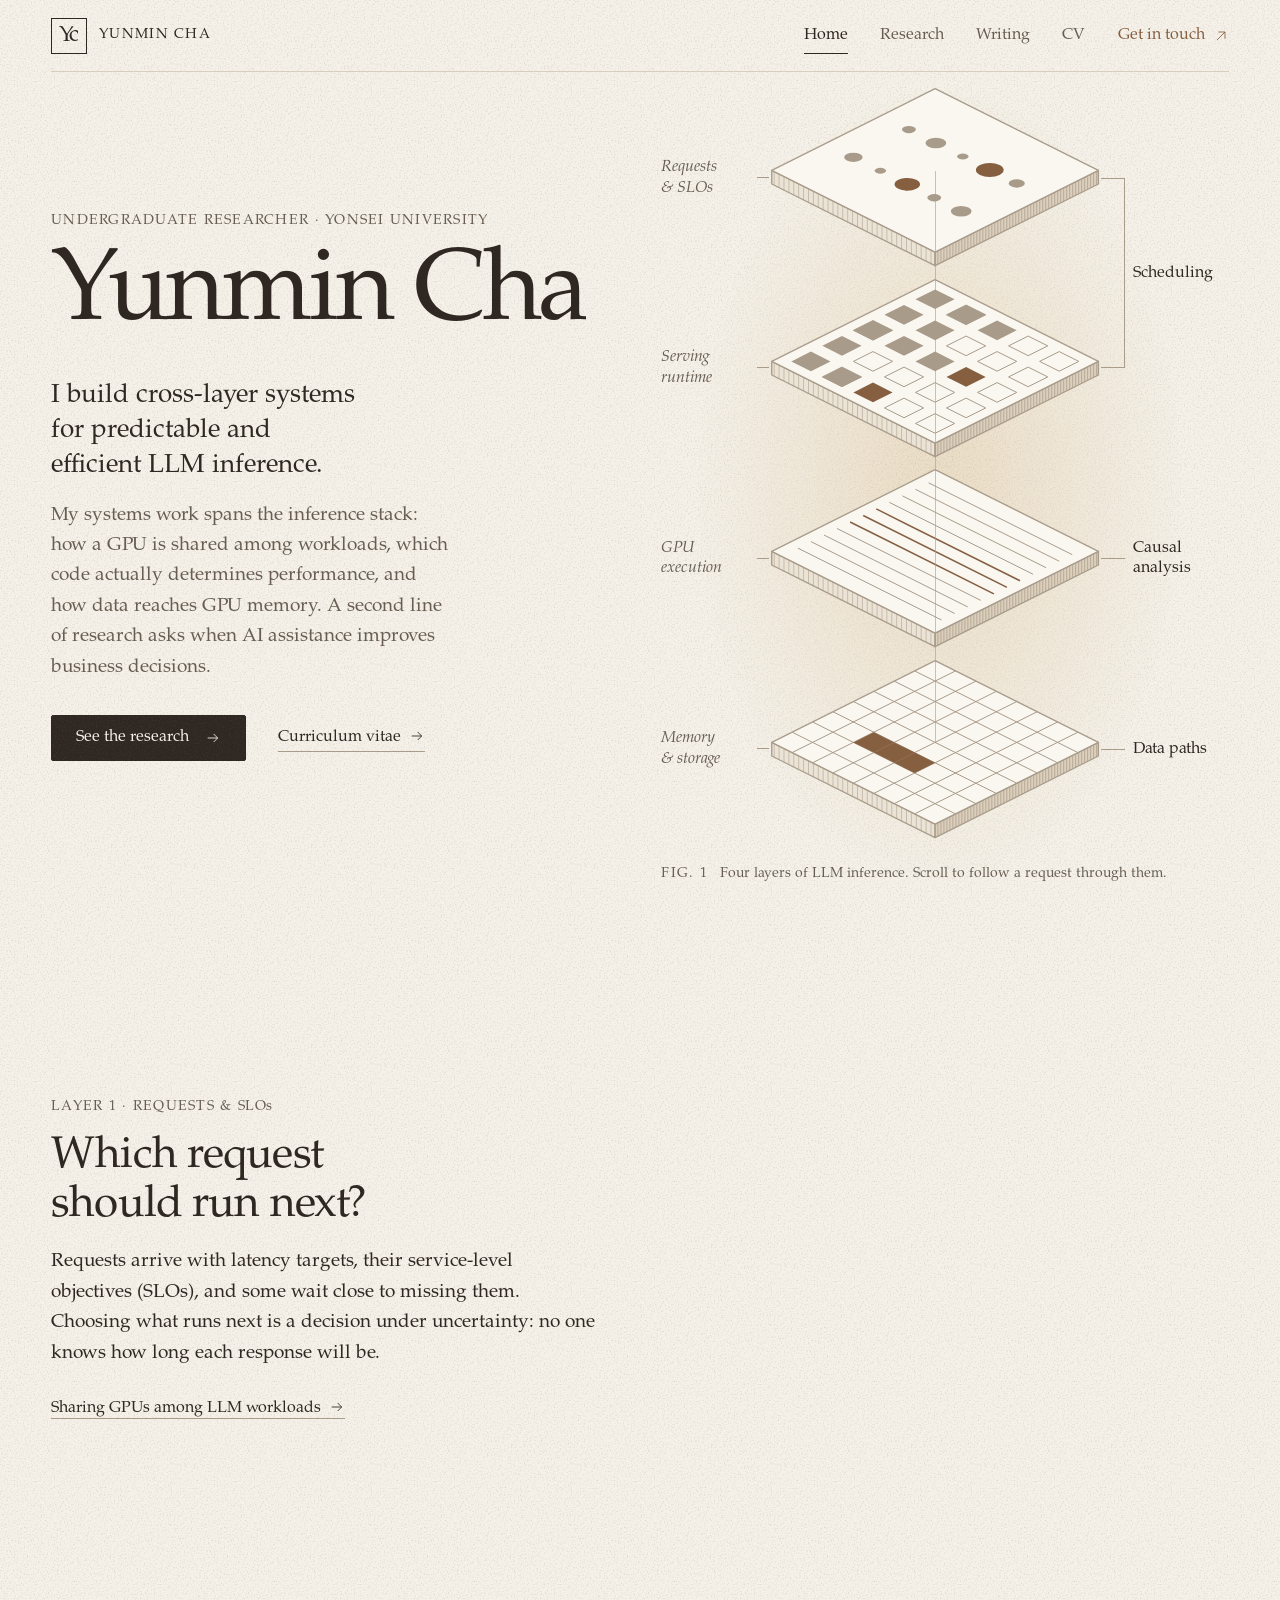
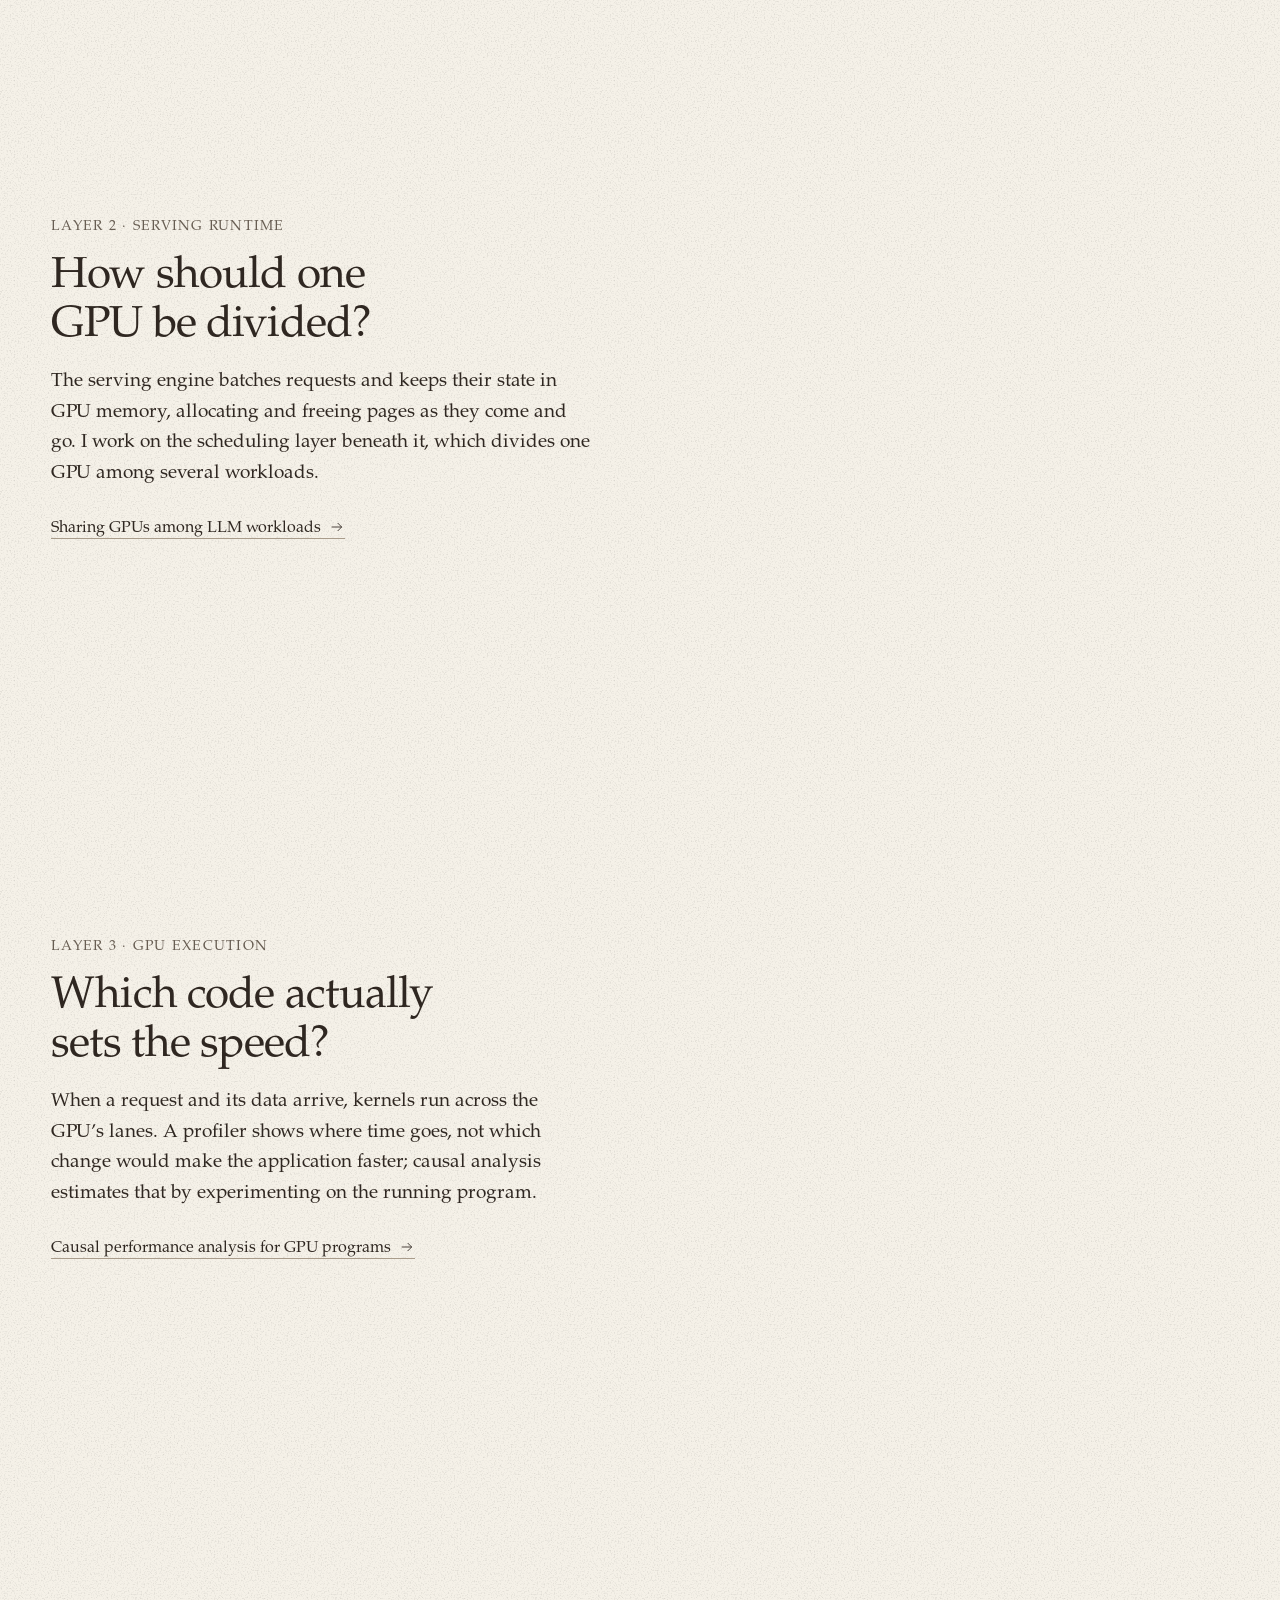
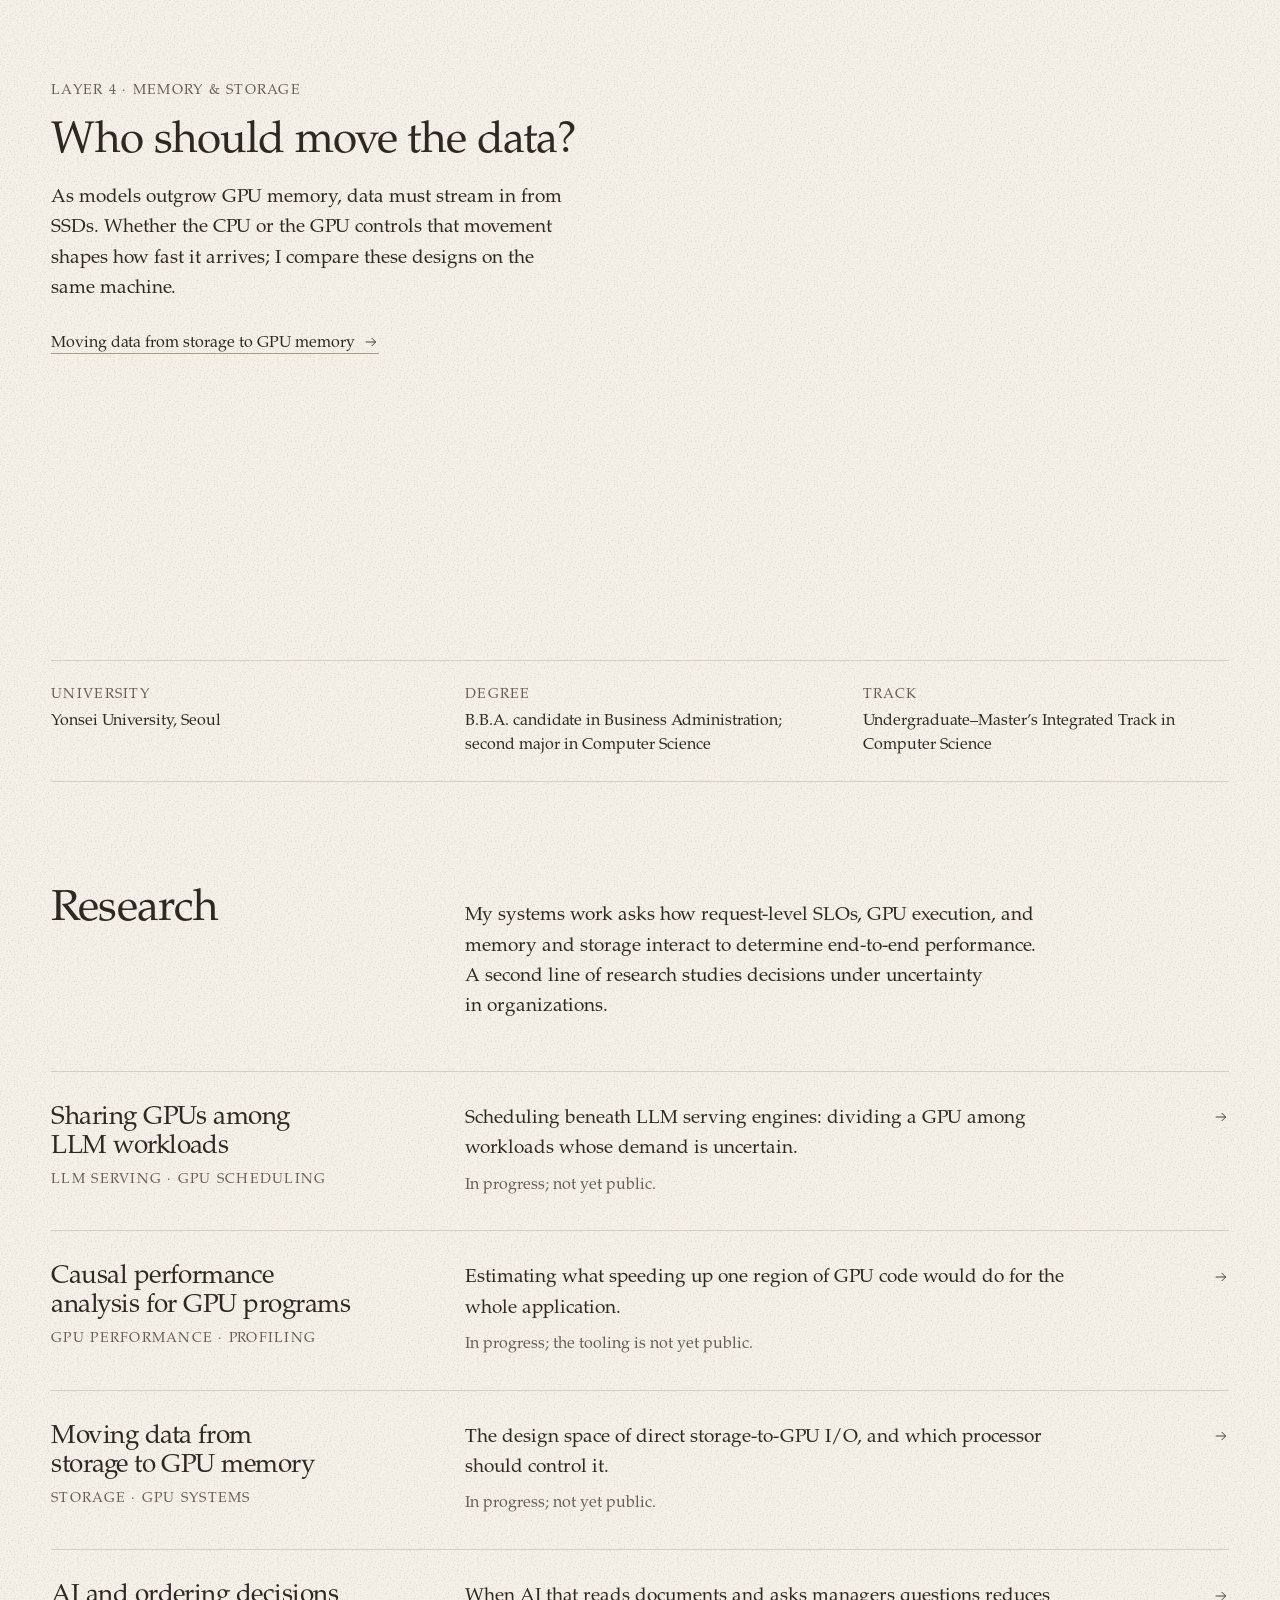
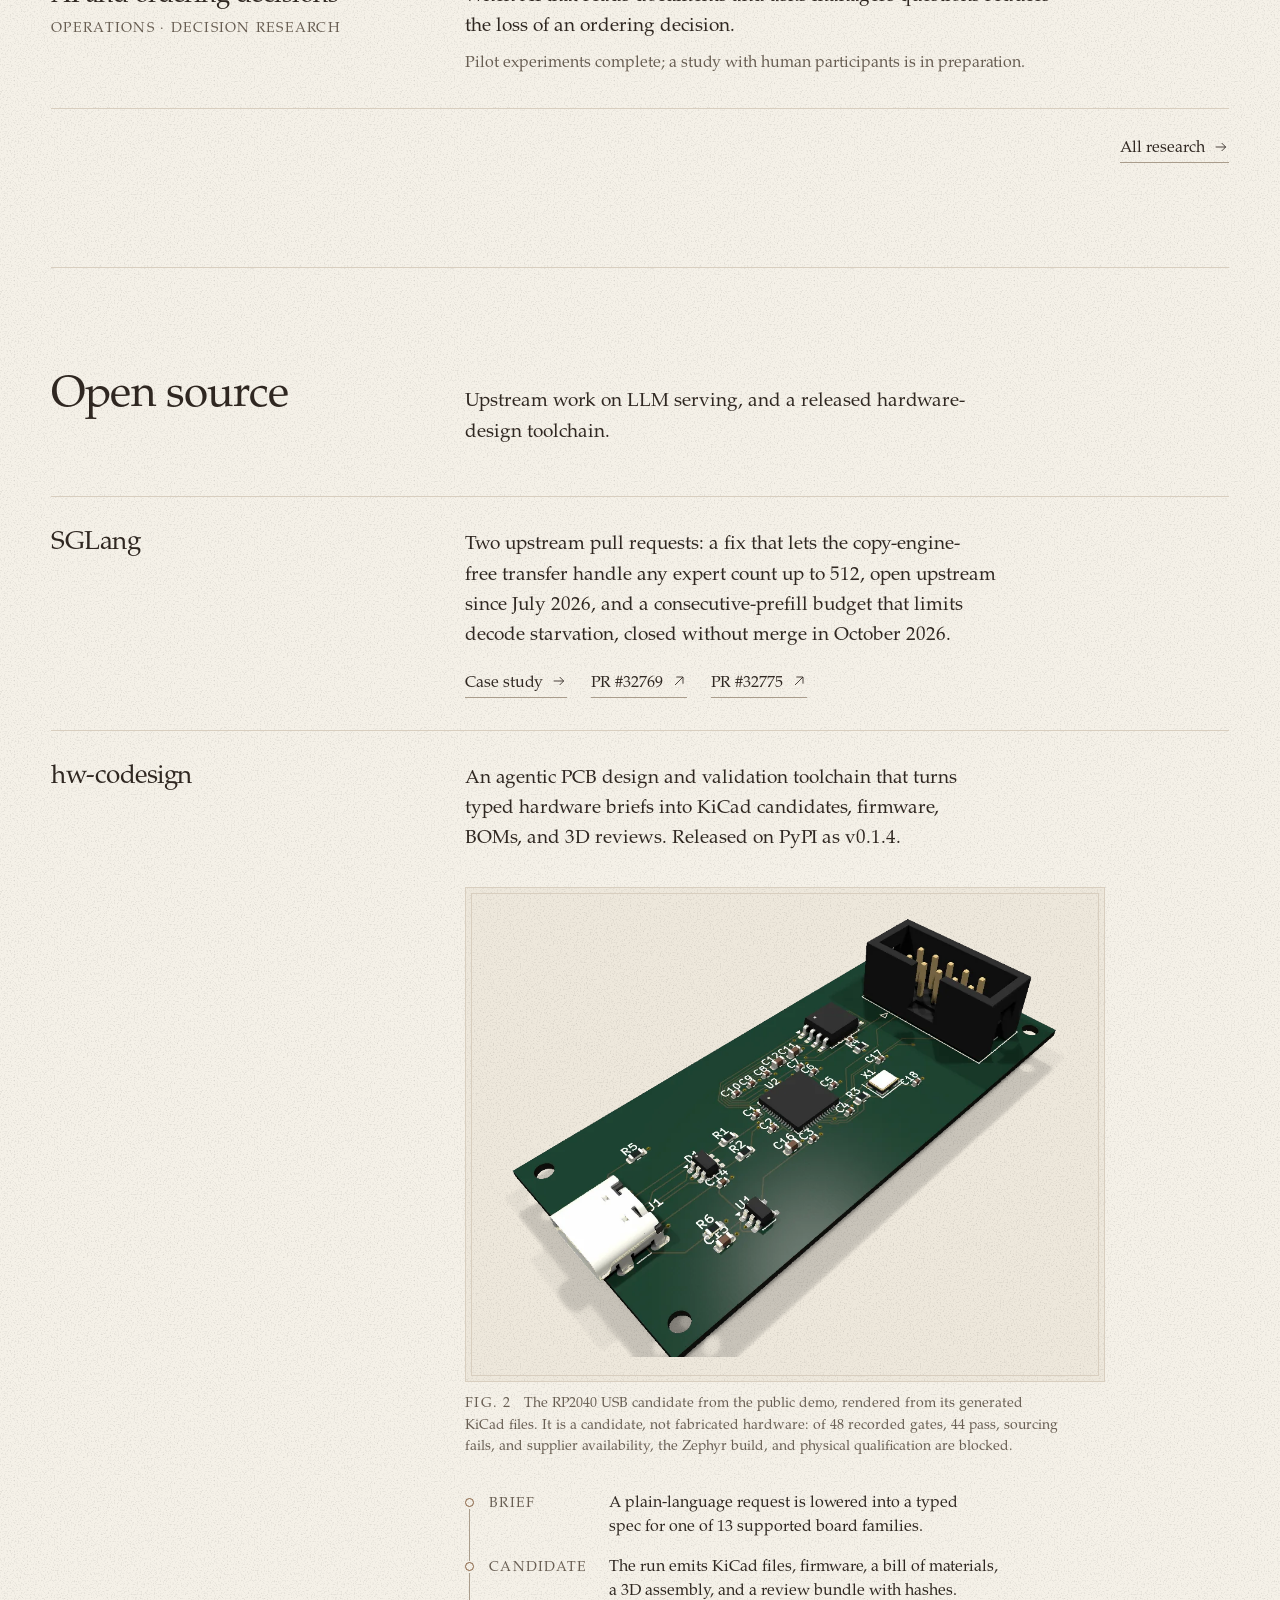
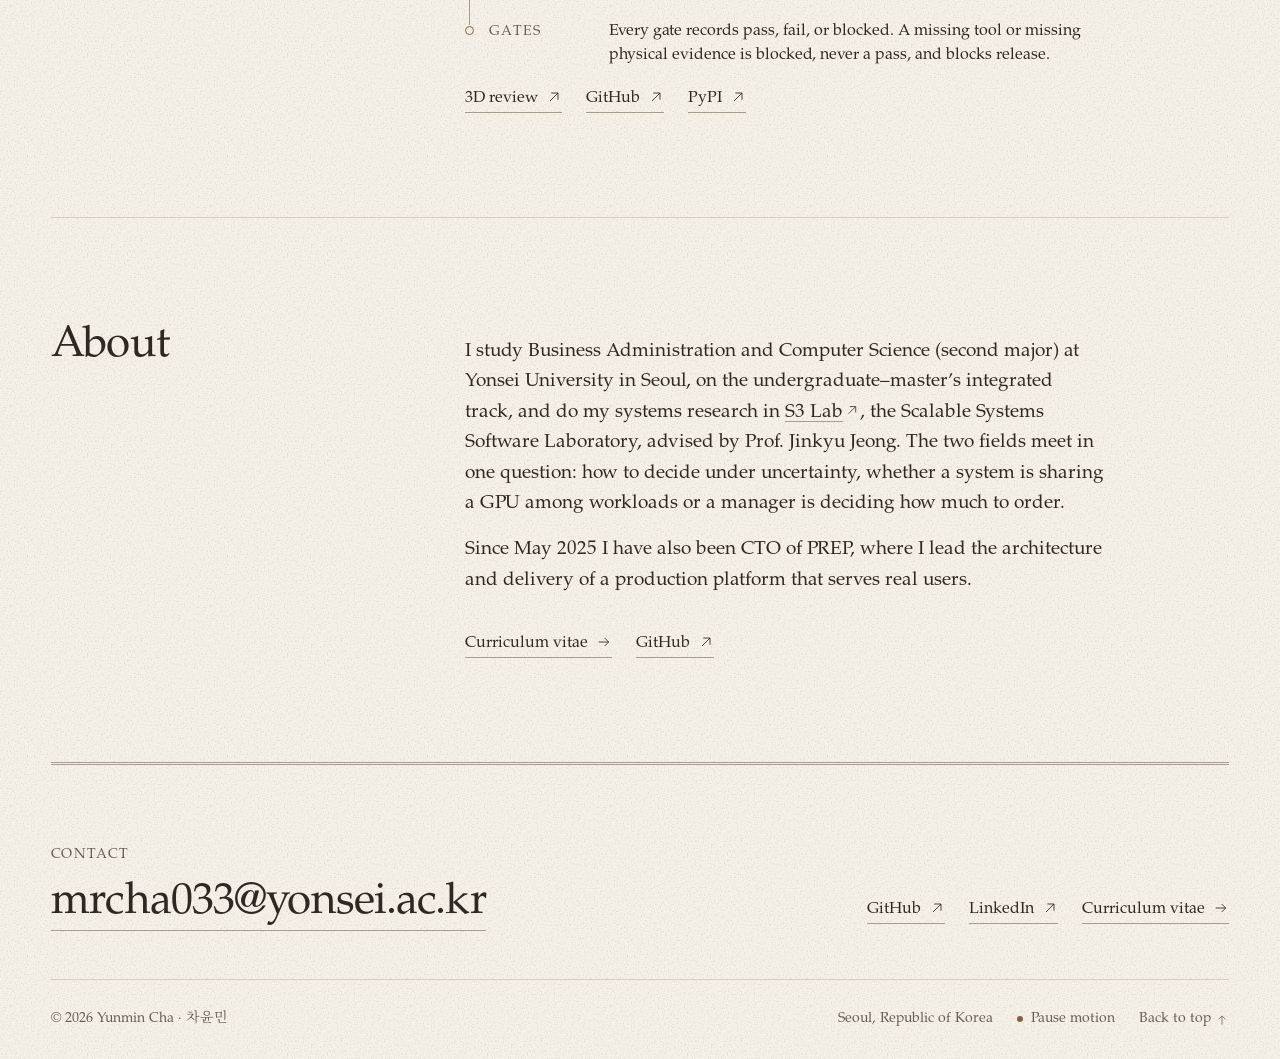
==== commit d382256a: "Deploy ea40b79" ====
--- a/index.html
+++ b/index.html
@@ -1 +1 @@
-<!doctype html><html lang="en"><head><meta charset="utf-8"><meta name="viewport" content="width=device-width,initial-scale=1"><meta name="color-scheme" content="light dark"><meta name="theme-color" content="#f5f1e8" media="(prefers-color-scheme: light)"><meta name="theme-color" content="#1b1714" media="(prefers-color-scheme: dark)"><title>Yunmin Cha — LLM inference systems</title><meta name="description" content="Yunmin Cha is an undergraduate researcher at Yonsei University working on systems for LLM inference and on decisions under uncertainty."><meta property="og:title" content="Yunmin Cha — LLM inference systems"><meta property="og:description" content="Yunmin Cha is an undergraduate researcher at Yonsei University working on systems for LLM inference and on decisions under uncertainty."><meta property="og:type" content="website"><meta property="og:url" content="https://mrcha033.github.io/"><meta property="og:site_name" content="Yunmin Cha"><meta property="og:image" content="https://mrcha033.github.io/assets/social-card.png"><meta property="og:image:width" content="1200"><meta property="og:image:height" content="630"><meta property="og:image:alt" content="Yunmin Cha: I build cross-layer systems for predictable and efficient LLM inference."><meta name="twitter:card" content="summary_large_image"><link rel="canonical" href="https://mrcha033.github.io/"><link rel="icon" href="/assets/favicon.svg" type="image/svg+xml"><link rel="apple-touch-icon" href="/assets/apple-touch-icon.png"><link rel="preload" href="/assets/fonts/scholar-serif.woff2" as="font" type="font/woff2" crossorigin><link rel="stylesheet" href="/assets/style.css"><script src="/assets/app.js" defer></script></head><body id="top" class="no-js"><a class="skip" href="#main">Skip to content</a><header class="site-header"><div class="wrap nav-shell"><a class="identity" href="/" aria-label="Yunmin Cha, home"><span class="monogram" aria-hidden="true">Yc</span><span class="identity-text">Yunmin Cha</span></a><button class="menu-toggle" type="button" aria-label="Open navigation" aria-expanded="false" aria-controls="navigation"><span>Menu</span><span class="menu-symbol" aria-hidden="true"></span></button><nav id="navigation" class="nav-links" aria-label="Main navigation"><a href="/" aria-current="page">Home</a><a href="/research/">Research</a><a href="/writing/">Writing</a><a href="/cv/">CV</a><a class="contact-nav" href="mailto:mrcha033@yonsei.ac.kr">Get in touch <svg class="arrow" width="16" height="16" viewBox="0 0 24 24" fill="none" aria-hidden="true"><path d="M6 18 18 6M8 6h10v10" stroke="currentColor" stroke-width="1.3"/></svg></a></nav></div></header><main id="main"><div class="wrap"><section class="story" aria-labelledby="hero-title"><div class="hero-copy"><p class="label label-pair initial-rise"><span>Undergraduate researcher</span><span class="sep" aria-hidden="true"> · </span><span>Yonsei University</span></p><h1 id="hero-title" class="hero-name initial-rise delay-one">Yunmin Cha</h1><p class="hero-lede initial-rise delay-two">I build cross-layer systems for predictable and efficient LLM inference.</p><p class="hero-text initial-rise delay-two">My systems work spans the inference stack: how a GPU is shared among workloads, which code actually determines performance, and how data reaches GPU memory. A second line of research asks when AI assistance improves business decisions.</p><div class="hero-actions initial-rise delay-three"><a class="button" href="/research/" >See the research<svg class="arrow" width="16" height="16" viewBox="0 0 24 24" fill="none" aria-hidden="true"><path d="M4 12h15m-6-6 6 6-6 6" stroke="currentColor" stroke-width="1.3"/></svg></a><a class="text-link" href="/cv/" >Curriculum <span class="nowrap">vitae<svg class="arrow" width="16" height="16" viewBox="0 0 24 24" fill="none" aria-hidden="true"><path d="M4 12h15m-6-6 6 6-6 6" stroke="currentColor" stroke-width="1.3"/></svg></span></a></div></div><div class="story-figure"><figure class="stack initial-rise delay-three" aria-labelledby="fig-stack"><div class="stack-grid"><span class="stack-name" data-thread="scheduling" style="grid-row:1;--k:0">Requests &amp;&nbsp;SLOs</span><svg class="plate" data-thread="scheduling" data-layer="0" style="grid-row:1;--k:0" viewBox="-2 -2 244 134" aria-hidden="true"><defs><pattern id="hatch-l" width="3.6" height="12" patternUnits="userSpaceOnUse"><path class="hatch-line lit" d="M1.8 0V12"/></pattern><pattern id="hatch-r" width="2.2" height="12" patternUnits="userSpaceOnUse"><path class="hatch-line" d="M1.1 0V12"/></pattern></defs><polygon class="side-l" points="0,60 120,120 120,130 0,70"/><polygon class="hatch" fill="url(#hatch-l)" points="0,60 120,120 120,130 0,70"/><polygon class="side-r" points="120,120 240,60 240,70 120,130"/><polygon class="hatch" fill="url(#hatch-r)" points="120,120 240,60 240,70 120,130"/><polygon class="rim" points="120,0 240,60 120,120 0,60"/><g transform="matrix(120 60 -120 60 120 60)"><circle cx="-0.33" cy="-0.17" r="0.03" class="fill m queue" style="--i:0"/><circle cx="-0.165" cy="-0.17" r="0.045" class="fill m queue" style="--i:1"/><circle cx="0" cy="-0.17" r="0.025" class="fill m queue" style="--i:2"/><circle cx="0.165" cy="-0.17" r="0.06" class="hot m queue" style="--i:3"/><circle cx="0.165" cy="-0.17" r="0.06" class="m ripple" style="--i:3" vector-effect="non-scaling-stroke"/><circle cx="0.33" cy="-0.17" r="0.035" class="fill m queue" style="--i:4"/><circle cx="-0.33" cy="0.17" r="0.04" class="fill m queue" style="--i:5"/><circle cx="-0.165" cy="0.17" r="0.025" class="fill m queue" style="--i:6"/><circle cx="0" cy="0.17" r="0.055" class="hot m queue" style="--i:7"/><circle cx="0" cy="0.17" r="0.055" class="m ripple" style="--i:7" vector-effect="non-scaling-stroke"/><circle cx="0.165" cy="0.17" r="0.03" class="fill m queue" style="--i:8"/><circle cx="0.33" cy="0.17" r="0.045" class="fill m queue" style="--i:9"/><circle r=".035" class="m go" style="--dx:-0.165px;--dy:-0.17px;--n:0"/><circle r=".035" class="m go" style="--dx:0.165px;--dy:0.17px;--n:1"/><circle r=".035" class="m go" style="--dx:-0.33px;--dy:0.17px;--n:2"/></g></svg><span class="stack-name" data-thread="scheduling" style="grid-row:2;--k:1">Serving runtime</span><svg class="plate" data-thread="scheduling" data-layer="1" style="grid-row:2;--k:1" viewBox="-2 -2 244 134" aria-hidden="true"><polygon class="side-l" points="0,60 120,120 120,130 0,70"/><polygon class="hatch" fill="url(#hatch-l)" points="0,60 120,120 120,130 0,70"/><polygon class="side-r" points="120,120 240,60 240,70 120,130"/><polygon class="hatch" fill="url(#hatch-r)" points="120,120 240,60 240,70 120,130"/><polygon class="rim" points="120,0 240,60 120,120 0,60"/><g transform="matrix(120 60 -120 60 120 60)"><rect x="-0.44" y="-0.44" width=".12" height=".12" class="fill" vector-effect="non-scaling-stroke"/><rect x="-0.25" y="-0.44" width=".12" height=".12" class="fill m free" style="--i:0" vector-effect="non-scaling-stroke"/><rect x="-0.06" y="-0.44" width=".12" height=".12" class="fill" vector-effect="non-scaling-stroke"/><rect x="0.13" y="-0.44" width=".12" height=".12" class="cell m alloc" style="--i:0" vector-effect="non-scaling-stroke"/><rect x="0.32" y="-0.44" width=".12" height=".12" class="cell" vector-effect="non-scaling-stroke"/><rect x="-0.44" y="-0.25" width=".12" height=".12" class="fill" vector-effect="non-scaling-stroke"/><rect x="-0.25" y="-0.25" width=".12" height=".12" class="fill" vector-effect="non-scaling-stroke"/><rect x="-0.06" y="-0.25" width=".12" height=".12" class="cell m alloc" style="--i:1" vector-effect="non-scaling-stroke"/><rect x="0.13" y="-0.25" width=".12" height=".12" class="cell" vector-effect="non-scaling-stroke"/><rect x="0.32" y="-0.25" width=".12" height=".12" class="cell" vector-effect="non-scaling-stroke"/><rect x="-0.44" y="-0.06" width=".12" height=".12" class="fill m free" style="--i:1" vector-effect="non-scaling-stroke"/><rect x="-0.25" y="-0.06" width=".12" height=".12" class="fill" vector-effect="non-scaling-stroke"/><rect x="-0.06" y="-0.06" width=".12" height=".12" class="fill" vector-effect="non-scaling-stroke"/><rect x="0.13" y="-0.06" width=".12" height=".12" class="hot" vector-effect="non-scaling-stroke"/><rect x="0.32" y="-0.06" width=".12" height=".12" class="cell" vector-effect="non-scaling-stroke"/><rect x="-0.44" y="0.13" width=".12" height=".12" class="fill" vector-effect="non-scaling-stroke"/><rect x="-0.25" y="0.13" width=".12" height=".12" class="cell" vector-effect="non-scaling-stroke"/><rect x="-0.06" y="0.13" width=".12" height=".12" class="cell m alloc" style="--i:2" vector-effect="non-scaling-stroke"/><rect x="0.13" y="0.13" width=".12" height=".12" class="cell" vector-effect="non-scaling-stroke"/><rect x="0.32" y="0.13" width=".12" height=".12" class="cell" vector-effect="non-scaling-stroke"/><rect x="-0.44" y="0.32" width=".12" height=".12" class="fill" vector-effect="non-scaling-stroke"/><rect x="-0.25" y="0.32" width=".12" height=".12" class="fill m free" style="--i:2" vector-effect="non-scaling-stroke"/><rect x="-0.06" y="0.32" width=".12" height=".12" class="hot" vector-effect="non-scaling-stroke"/><rect x="0.13" y="0.32" width=".12" height=".12" class="cell m alloc" style="--i:3" vector-effect="non-scaling-stroke"/><rect x="0.32" y="0.32" width=".12" height=".12" class="cell" vector-effect="non-scaling-stroke"/><rect x="-.46" y="-.46" width=".16" height=".16" class="m cursor" vector-effect="non-scaling-stroke"/></g></svg><span class="stack-name" data-thread="performance" style="grid-row:3;--k:2">GPU execution</span><svg class="plate" data-thread="performance" data-layer="2" style="grid-row:3;--k:2" viewBox="-2 -2 244 134" aria-hidden="true"><polygon class="side-l" points="0,60 120,120 120,130 0,70"/><polygon class="hatch" fill="url(#hatch-l)" points="0,60 120,120 120,130 0,70"/><polygon class="side-r" points="120,120 240,60 240,70 120,130"/><polygon class="hatch" fill="url(#hatch-r)" points="120,120 240,60 240,70 120,130"/><polygon class="rim m flash" points="120,0 240,60 120,120 0,60"/><g transform="matrix(120 60 -120 60 120 60)"><line x1="-.44" y1="-0.40" x2=".44" y2="-0.40" class="ink m wave" style="--d:5" vector-effect="non-scaling-stroke"/><rect x="-.44" y="-0.411" width=".1" height=".022" class="m job" style="--i:0"/><rect x="-.44" y="-0.411" width=".14" height=".022" class="m burst" style="--d:5"/><line x1="-.44" y1="-0.32" x2=".44" y2="-0.32" class="ink m wave" style="--d:4" vector-effect="non-scaling-stroke"/><rect x="-.44" y="-0.331" width=".14" height=".022" class="m burst" style="--d:4"/><line x1="-.44" y1="-0.24" x2=".44" y2="-0.24" class="ink m wave" style="--d:3" vector-effect="non-scaling-stroke"/><rect x="-.44" y="-0.251" width=".1" height=".022" class="m job" style="--i:2"/><rect x="-.44" y="-0.251" width=".14" height=".022" class="m burst" style="--d:3"/><line x1="-.44" y1="-0.16" x2=".44" y2="-0.16" class="ink m wave" style="--d:2" vector-effect="non-scaling-stroke"/><rect x="-.44" y="-0.171" width=".14" height=".022" class="m burst" style="--d:2"/><line x1="-.44" y1="-0.08" x2=".44" y2="-0.08" class="hot m lane" style="--d:1" vector-effect="non-scaling-stroke"/><rect x="-.44" y="-0.091" width=".1" height=".022" class="m kernel" style="--i:4"/><line x1="-.44" y1="0.00" x2=".44" y2="0.00" class="hot m lane" style="--d:0" vector-effect="non-scaling-stroke"/><rect x="-.44" y="-0.011" width=".1" height=".022" class="m kernel" style="--i:5"/><line x1="-.44" y1="0.08" x2=".44" y2="0.08" class="hot m lane" style="--d:1" vector-effect="non-scaling-stroke"/><rect x="-.44" y="0.069" width=".1" height=".022" class="m kernel" style="--i:6"/><line x1="-.44" y1="0.16" x2=".44" y2="0.16" class="ink m wave" style="--d:2" vector-effect="non-scaling-stroke"/><rect x="-.44" y="0.149" width=".14" height=".022" class="m burst" style="--d:2"/><line x1="-.44" y1="0.24" x2=".44" y2="0.24" class="ink m wave" style="--d:3" vector-effect="non-scaling-stroke"/><rect x="-.44" y="0.229" width=".1" height=".022" class="m job" style="--i:8"/><rect x="-.44" y="0.229" width=".14" height=".022" class="m burst" style="--d:3"/><line x1="-.44" y1="0.32" x2=".44" y2="0.32" class="ink m wave" style="--d:4" vector-effect="non-scaling-stroke"/><rect x="-.44" y="0.309" width=".14" height=".022" class="m burst" style="--d:4"/><line x1="-.44" y1="0.40" x2=".44" y2="0.40" class="ink m wave" style="--d:5" vector-effect="non-scaling-stroke"/><rect x="-.44" y="0.389" width=".1" height=".022" class="m job" style="--i:10"/><rect x="-.44" y="0.389" width=".14" height=".022" class="m burst" style="--d:5"/></g></svg><span class="stack-name" data-thread="data-paths" style="grid-row:4;--k:3">Memory &amp;&nbsp;storage</span><svg class="plate" data-thread="data-paths" data-layer="3" style="grid-row:4;--k:3" viewBox="-2 -2 244 134" aria-hidden="true"><polygon class="side-l" points="0,60 120,120 120,130 0,70"/><polygon class="hatch" fill="url(#hatch-l)" points="0,60 120,120 120,130 0,70"/><polygon class="side-r" points="120,120 240,60 240,70 120,130"/><polygon class="hatch" fill="url(#hatch-r)" points="120,120 240,60 240,70 120,130"/><polygon class="rim" points="120,0 240,60 120,120 0,60"/><g transform="matrix(120 60 -120 60 120 60)"><line x1="-0.375" y1="-.5" x2="-0.375" y2=".5" class="ink" vector-effect="non-scaling-stroke"/><line x1="-.5" y1="-0.375" x2=".5" y2="-0.375" class="ink" vector-effect="non-scaling-stroke"/><line x1="-0.250" y1="-.5" x2="-0.250" y2=".5" class="ink" vector-effect="non-scaling-stroke"/><line x1="-.5" y1="-0.250" x2=".5" y2="-0.250" class="ink" vector-effect="non-scaling-stroke"/><line x1="-0.125" y1="-.5" x2="-0.125" y2=".5" class="ink" vector-effect="non-scaling-stroke"/><line x1="-.5" y1="-0.125" x2=".5" y2="-0.125" class="ink" vector-effect="non-scaling-stroke"/><line x1="0.000" y1="-.5" x2="0.000" y2=".5" class="ink" vector-effect="non-scaling-stroke"/><line x1="-.5" y1="0.000" x2=".5" y2="0.000" class="ink" vector-effect="non-scaling-stroke"/><line x1="0.125" y1="-.5" x2="0.125" y2=".5" class="ink" vector-effect="non-scaling-stroke"/><line x1="-.5" y1="0.125" x2=".5" y2="0.125" class="ink" vector-effect="non-scaling-stroke"/><line x1="0.250" y1="-.5" x2="0.250" y2=".5" class="ink" vector-effect="non-scaling-stroke"/><line x1="-.5" y1="0.250" x2=".5" y2="0.250" class="ink" vector-effect="non-scaling-stroke"/><line x1="0.375" y1="-.5" x2="0.375" y2=".5" class="ink" vector-effect="non-scaling-stroke"/><line x1="-.5" y1="0.375" x2=".5" y2="0.375" class="ink" vector-effect="non-scaling-stroke"/><rect x="-0.250" y=".125" width=".125" height=".125" class="hot m read" style="--i:0"/><rect x="-0.125" y=".125" width=".125" height=".125" class="hot m read" style="--i:1"/><rect x="0.000" y=".125" width=".125" height=".125" class="hot m read" style="--i:2"/><rect x="-0.250" y=".125" width=".125" height=".125" class="m fetch" style="--i:0;--dx:0.1875px;--dy:-.1875px"/><rect x="-0.125" y=".125" width=".125" height=".125" class="m fetch" style="--i:1;--dx:0.0625px;--dy:-.1875px"/><rect x="0.000" y=".125" width=".125" height=".125" class="m fetch" style="--i:2;--dx:-0.0625px;--dy:-.1875px"/></g></svg><a class="stack-project span-2" data-thread="scheduling" href="/research/#scheduling" style="--k:.5"><span>Scheduling</span></a><a class="stack-project" data-thread="performance" href="/research/#performance" style="grid-row:3;--k:2"><span>Causal analysis</span></a><a class="stack-project" data-thread="data-paths" href="/research/#data-paths" style="grid-row:4;--k:3"><span>Data paths</span></a><div class="stack-flow" aria-hidden="true"><i class="m beam"></i><i class="m down" style="--o:0"></i><i class="m down spark" style="--o:1"></i><i class="m down spark" style="--o:2"></i><i class="m up" style="--o:0"></i><i class="m up" style="--o:1"></i><i class="m up" style="--o:2"></i><i class="m hit" style="--o:0"></i><i class="m hit" style="--o:1"></i></div></div><figcaption id="fig-stack"><span class="fig-no">Fig. 1</span> Four layers of LLM inference. Scroll to follow a request through them.</figcaption></figure></div><ol class="story-steps" aria-label="The four layers in Fig. 1"><li class="story-step" data-step="0"><p class="label">Layer 1 · Requests &amp; <span class="as-is">SLOs</span></p><h2>Which request should run next?</h2><p>Requests arrive with latency targets, their service-level objectives (SLOs), and some wait close to missing them. Choosing what runs next is a decision under uncertainty: no one knows how long each response will be.</p><p class="story-link"><a class="text-link" href="/research/#scheduling" >Sharing GPUs among LLM <span class="nowrap">workloads<svg class="arrow" width="16" height="16" viewBox="0 0 24 24" fill="none" aria-hidden="true"><path d="M4 12h15m-6-6 6 6-6 6" stroke="currentColor" stroke-width="1.3"/></svg></span></a></p></li><li class="story-step" data-step="1"><p class="label">Layer 2 · Serving runtime</p><h2>How should one GPU be divided?</h2><p>The serving engine batches requests and keeps their state in GPU memory, allocating and freeing pages as they come and go. I work on the scheduling layer beneath it, which divides one GPU among several workloads.</p><p class="story-link"><a class="text-link" href="/research/#scheduling" >Sharing GPUs among LLM <span class="nowrap">workloads<svg class="arrow" width="16" height="16" viewBox="0 0 24 24" fill="none" aria-hidden="true"><path d="M4 12h15m-6-6 6 6-6 6" stroke="currentColor" stroke-width="1.3"/></svg></span></a></p></li><li class="story-step" data-step="2"><p class="label">Layer 3 · GPU execution</p><h2>Which code actually sets the speed?</h2><p>When a request and its data arrive, kernels run across the GPU’s lanes. A profiler shows where time goes, not which change would make the application faster; causal analysis estimates that by experimenting on the running program.</p><p class="story-link"><a class="text-link" href="/research/#performance" >Causal performance analysis for GPU <span class="nowrap">programs<svg class="arrow" width="16" height="16" viewBox="0 0 24 24" fill="none" aria-hidden="true"><path d="M4 12h15m-6-6 6 6-6 6" stroke="currentColor" stroke-width="1.3"/></svg></span></a></p></li><li class="story-step" data-step="3"><p class="label">Layer 4 · Memory &amp; storage</p><h2>Who should move the data?</h2><p>As models outgrow GPU memory, data must stream in from SSDs. Whether the CPU or the GPU controls that movement shapes how fast it arrives; I compare these designs on the same machine.</p><p class="story-link"><a class="text-link" href="/research/#data-paths" >Moving data from storage to GPU <span class="nowrap">memory<svg class="arrow" width="16" height="16" viewBox="0 0 24 24" fill="none" aria-hidden="true"><path d="M4 12h15m-6-6 6 6-6 6" stroke="currentColor" stroke-width="1.3"/></svg></span></a></p></li></ol></section><dl class="facts"><div><dt class="label">University</dt><dd>Yonsei University, Seoul</dd></div><div><dt class="label">Degree</dt><dd>B.B.A. candidate in Business Administration; second major in Computer Science</dd></div><div><dt class="label">Track</dt><dd>Undergraduate–Master’s Integrated Track in Computer Science</dd></div></dl><section class="section" aria-labelledby="research-title"><div class="section-head reveal"><h2 id="research-title">Research</h2><p class="section-intro">My systems work asks how request-level SLOs, GPU execution, and memory and storage interact to determine end-to-end performance. A second line of research studies decisions under uncertainty in organizations.</p></div><div class="project-list"><a class="project-row reveal" href="/research/#scheduling"><div class="project-name"><h3>Sharing GPUs among LLM workloads</h3><p class="label">LLM serving · GPU scheduling</p></div><p class="project-desc">Scheduling beneath LLM serving engines: dividing a GPU among workloads whose demand is uncertain.</p><p class="project-result">In progress; not yet public.</p><svg class="arrow" width="16" height="16" viewBox="0 0 24 24" fill="none" aria-hidden="true"><path d="M4 12h15m-6-6 6 6-6 6" stroke="currentColor" stroke-width="1.3"/></svg></a><a class="project-row reveal" href="/research/#performance"><div class="project-name"><h3>Causal performance analysis for GPU programs</h3><p class="label">GPU performance · Profiling</p></div><p class="project-desc">Estimating what speeding up one region of GPU code would do for the whole application.</p><p class="project-result">In progress; the tooling is not yet public.</p><svg class="arrow" width="16" height="16" viewBox="0 0 24 24" fill="none" aria-hidden="true"><path d="M4 12h15m-6-6 6 6-6 6" stroke="currentColor" stroke-width="1.3"/></svg></a><a class="project-row reveal" href="/research/#data-paths"><div class="project-name"><h3>Moving data from storage to GPU memory</h3><p class="label">Storage · GPU systems</p></div><p class="project-desc">The design space of direct storage-to-GPU I/O, and which processor should control it.</p><p class="project-result">In progress; not yet public.</p><svg class="arrow" width="16" height="16" viewBox="0 0 24 24" fill="none" aria-hidden="true"><path d="M4 12h15m-6-6 6 6-6 6" stroke="currentColor" stroke-width="1.3"/></svg></a><a class="project-row reveal" href="/research/#decisions"><div class="project-name"><h3>AI and ordering decisions</h3><p class="label">Operations · Decision research</p></div><p class="project-desc">When AI that reads documents and asks managers questions reduces the loss of an ordering decision.</p><p class="project-result">Pilot experiments complete; a study with human participants is in preparation.</p><svg class="arrow" width="16" height="16" viewBox="0 0 24 24" fill="none" aria-hidden="true"><path d="M4 12h15m-6-6 6 6-6 6" stroke="currentColor" stroke-width="1.3"/></svg></a></div><div class="section-tail"><a class="text-link" href="/research/" >All <span class="nowrap">research<svg class="arrow" width="16" height="16" viewBox="0 0 24 24" fill="none" aria-hidden="true"><path d="M4 12h15m-6-6 6 6-6 6" stroke="currentColor" stroke-width="1.3"/></svg></span></a></div></section><section class="section section-ruled" aria-labelledby="oss-title"><div class="section-head reveal"><h2 id="oss-title">Open source</h2><p class="section-intro">Upstream work on LLM serving, and a released hardware-design toolchain.</p></div><div class="oss-list"><div class="oss-item reveal"><h3>SGLang</h3><div class="oss-body"><p>Two upstream pull requests: a fix that lets the copy-engine-free transfer handle any expert count up to 512, and a consecutive-prefill budget that limits decode starvation. Both open as of October 2026.</p><div class="link-row"><a class="text-link" href="/writing/sglang-expert-counts/" >Case <span class="nowrap">study<svg class="arrow" width="16" height="16" viewBox="0 0 24 24" fill="none" aria-hidden="true"><path d="M4 12h15m-6-6 6 6-6 6" stroke="currentColor" stroke-width="1.3"/></svg></span></a><a class="text-link" href="https://github.com/sgl-project/sglang/pull/32769" target="_blank" rel="noopener noreferrer">PR <span class="nowrap">#32769<svg class="arrow" width="16" height="16" viewBox="0 0 24 24" fill="none" aria-hidden="true"><path d="M6 18 18 6M8 6h10v10" stroke="currentColor" stroke-width="1.3"/></svg></span></a><a class="text-link" href="https://github.com/sgl-project/sglang/pull/32775" target="_blank" rel="noopener noreferrer">PR <span class="nowrap">#32775<svg class="arrow" width="16" height="16" viewBox="0 0 24 24" fill="none" aria-hidden="true"><path d="M6 18 18 6M8 6h10v10" stroke="currentColor" stroke-width="1.3"/></svg></span></a></div></div></div><div class="oss-item reveal"><h3>hw-codesign</h3><div class="oss-body"><p>An agentic PCB design and validation toolchain that turns typed hardware briefs into KiCad candidates, firmware, BOMs, and 3D reviews. Released on PyPI as v0.1.4.</p><figure class="plate-figure"><a class="plate-image" href="https://mrcha033.github.io/hw-codesign/#assembly-title" target="_blank" rel="noopener noreferrer"><img src="/assets/hw-codesign-rp2040.webp" width="957" height="742" alt="3D CAD render of the generated RP2040 USB candidate: a green two-layer board with a USB-C connector at one end, a debug header at the other, and the RP2040 between them. Opens the interactive 3D review." loading="lazy" decoding="async"></a><figcaption><span class="fig-no">Fig. 2</span> The RP2040 USB candidate from the public demo, rendered from its generated KiCad files. It is a candidate, not fabricated hardware: of 48 recorded gates, 44 pass, sourcing fails, and supplier availability, the Zephyr build, and physical qualification are blocked.</figcaption></figure><ol class="pipeline" aria-label="How hw-codesign works"><li><p class="label">Brief</p><p>A plain-language request is lowered into a typed spec for one of 13 supported board families.</p></li><li><p class="label">Candidate</p><p>The run emits KiCad files, firmware, a bill of materials, a 3D assembly, and a review bundle with hashes.</p></li><li><p class="label">Gates</p><p>Every gate records pass, fail, or blocked. A missing tool or missing physical evidence is blocked, never a pass, and blocks release.</p></li></ol><div class="link-row"><a class="text-link" href="https://mrcha033.github.io/hw-codesign/#assembly-title" target="_blank" rel="noopener noreferrer">3D <span class="nowrap">review<svg class="arrow" width="16" height="16" viewBox="0 0 24 24" fill="none" aria-hidden="true"><path d="M6 18 18 6M8 6h10v10" stroke="currentColor" stroke-width="1.3"/></svg></span></a><a class="text-link" href="https://github.com/mrcha033/hw-codesign" target="_blank" rel="noopener noreferrer"><span class="nowrap">GitHub<svg class="arrow" width="16" height="16" viewBox="0 0 24 24" fill="none" aria-hidden="true"><path d="M6 18 18 6M8 6h10v10" stroke="currentColor" stroke-width="1.3"/></svg></span></a><a class="text-link" href="https://pypi.org/project/hw-codesign/" target="_blank" rel="noopener noreferrer"><span class="nowrap">PyPI<svg class="arrow" width="16" height="16" viewBox="0 0 24 24" fill="none" aria-hidden="true"><path d="M6 18 18 6M8 6h10v10" stroke="currentColor" stroke-width="1.3"/></svg></span></a></div></div></div></div></section><section class="section section-ruled" aria-labelledby="about-title"><div class="section-head reveal"><h2 id="about-title">About</h2><div class="about-copy"><p>I study Business Administration and Computer Science (second major) at Yonsei University in Seoul, on the undergraduate–master’s integrated track, and do my systems research in <a class="inline-link" href="https://cslab.yonsei.ac.kr/" target="_blank" rel="noopener noreferrer">S3 <span class="nowrap">Lab<svg class="arrow" width="16" height="16" viewBox="0 0 24 24" fill="none" aria-hidden="true"><path d="M6 18 18 6M8 6h10v10" stroke="currentColor" stroke-width="1.3"/></svg></span></a>, the Scalable Systems Software Laboratory, advised by Prof. Jinkyu Jeong. The two fields meet in one question: how to decide under uncertainty, whether a system is sharing a GPU among workloads or a manager is deciding how much to order.</p><p>Since May 2025 I have also been CTO of PREP, where I lead the architecture and delivery of a production platform that serves real users.</p><div class="link-row"><a class="text-link" href="/cv/" >Curriculum <span class="nowrap">vitae<svg class="arrow" width="16" height="16" viewBox="0 0 24 24" fill="none" aria-hidden="true"><path d="M4 12h15m-6-6 6 6-6 6" stroke="currentColor" stroke-width="1.3"/></svg></span></a><a class="text-link" href="https://github.com/mrcha033" target="_blank" rel="noopener noreferrer"><span class="nowrap">GitHub<svg class="arrow" width="16" height="16" viewBox="0 0 24 24" fill="none" aria-hidden="true"><path d="M6 18 18 6M8 6h10v10" stroke="currentColor" stroke-width="1.3"/></svg></span></a></div></div></div></section></div></main><footer class="site-footer"><div class="wrap"><div class="footer-main"><div class="footer-contact"><p class="label">Contact</p><a class="footer-email" href="mailto:mrcha033@yonsei.ac.kr">mrcha033@yonsei.ac.kr</a></div><div class="footer-links"><a class="text-link" href="https://github.com/mrcha033" target="_blank" rel="noopener noreferrer"><span class="nowrap">GitHub<svg class="arrow" width="16" height="16" viewBox="0 0 24 24" fill="none" aria-hidden="true"><path d="M6 18 18 6M8 6h10v10" stroke="currentColor" stroke-width="1.3"/></svg></span></a><a class="text-link" href="https://www.linkedin.com/in/ynmncha/" target="_blank" rel="noopener noreferrer"><span class="nowrap">LinkedIn<svg class="arrow" width="16" height="16" viewBox="0 0 24 24" fill="none" aria-hidden="true"><path d="M6 18 18 6M8 6h10v10" stroke="currentColor" stroke-width="1.3"/></svg></span></a><a class="text-link" href="/cv/" >Curriculum <span class="nowrap">vitae<svg class="arrow" width="16" height="16" viewBox="0 0 24 24" fill="none" aria-hidden="true"><path d="M4 12h15m-6-6 6 6-6 6" stroke="currentColor" stroke-width="1.3"/></svg></span></a></div></div><div class="footer-bottom"><span>© 2026 Yunmin Cha · <span lang="ko">차윤민</span></span><span class="footer-place">Seoul, Republic of Korea</span><div class="footer-controls"><button class="motion-toggle" type="button" aria-pressed="false" aria-label="Pause decorative motion"><span class="motion-dot" aria-hidden="true"></span><span class="motion-label">Pause motion</span></button><a class="to-top" href="#top">Back to top<svg class="arrow" width="16" height="16" viewBox="0 0 24 24" fill="none" aria-hidden="true"><path d="M12 20V5m-6 6 6-6 6 6" stroke="currentColor" stroke-width="1.3"/></svg></a></div></div></div></footer></body></html>+<!doctype html><html lang="en"><head><meta charset="utf-8"><meta name="viewport" content="width=device-width,initial-scale=1"><meta name="color-scheme" content="light dark"><meta name="theme-color" content="#f5f1e8" media="(prefers-color-scheme: light)"><meta name="theme-color" content="#1b1714" media="(prefers-color-scheme: dark)"><title>Yunmin Cha — LLM inference systems</title><meta name="description" content="Yunmin Cha is an undergraduate researcher at Yonsei University working on systems for LLM inference and on decisions under uncertainty."><meta property="og:title" content="Yunmin Cha — LLM inference systems"><meta property="og:description" content="Yunmin Cha is an undergraduate researcher at Yonsei University working on systems for LLM inference and on decisions under uncertainty."><meta property="og:type" content="website"><meta property="og:image" content="https://mrcha033.github.io/assets/social-card.png"><meta property="og:image:width" content="1200"><meta property="og:image:height" content="630"><meta property="og:image:alt" content="Yunmin Cha: I build cross-layer systems for predictable and efficient LLM inference."><meta property="og:url" content="https://mrcha033.github.io/"><meta property="og:site_name" content="Yunmin Cha"><meta name="twitter:card" content="summary_large_image"><link rel="canonical" href="https://mrcha033.github.io/"><link rel="icon" href="/assets/favicon.svg" type="image/svg+xml"><link rel="apple-touch-icon" href="/assets/apple-touch-icon.png"><link rel="preload" href="/assets/fonts/scholar-serif.woff2" as="font" type="font/woff2" crossorigin><style>@font-face{font-family:'Scholar KR';src:url(/assets/fonts/ko/5e8eefe255e0.woff2) format('woff2');font-weight:400;font-display:swap;unicode-range:U+BBFC-CC28}</style><link rel="stylesheet" href="/assets/style.css"><script src="/assets/app.js" defer></script></head><body id="top" class="no-js"><a class="skip" href="#main">Skip to content</a><header class="site-header"><div class="wrap nav-shell"><a class="identity" href="/" aria-label="Yunmin Cha, home"><span class="monogram" aria-hidden="true">Yc</span><span class="identity-text">Yunmin Cha</span></a><button class="menu-toggle" type="button" aria-label="Open navigation" aria-expanded="false" aria-controls="navigation"><span>Menu</span><span class="menu-symbol" aria-hidden="true"></span></button><nav id="navigation" class="nav-links" aria-label="Main navigation"><a href="/" aria-current="page">Home</a><a href="/research/">Research</a><a href="/writing/">Writing</a><a href="/cv/">CV</a><a class="contact-nav" href="mailto:mrcha033@yonsei.ac.kr">Get in touch <svg class="arrow" width="16" height="16" viewBox="0 0 24 24" fill="none" aria-hidden="true"><path d="M6 18 18 6M8 6h10v10" stroke="currentColor" stroke-width="1.3"/></svg></a></nav></div></header><main id="main"><div class="wrap"><section class="story" aria-labelledby="hero-title"><div class="hero-copy"><p class="label label-pair initial-rise"><span>Undergraduate researcher</span><span class="sep" aria-hidden="true"> · </span><span>Yonsei University</span></p><h1 id="hero-title" class="hero-name initial-rise delay-one">Yunmin Cha</h1><p class="hero-lede initial-rise delay-two">I build cross-layer systems for predictable and efficient LLM inference.</p><p class="hero-text initial-rise delay-two">My systems work spans the inference stack: how a GPU is shared among workloads, which code actually determines performance, and how data reaches GPU memory. A second line of research asks when AI assistance improves business decisions.</p><div class="hero-actions initial-rise delay-three"><a class="button" href="/research/" >See the research<svg class="arrow" width="16" height="16" viewBox="0 0 24 24" fill="none" aria-hidden="true"><path d="M4 12h15m-6-6 6 6-6 6" stroke="currentColor" stroke-width="1.3"/></svg></a><a class="text-link" href="/cv/" >Curriculum <span class="nowrap">vitae<svg class="arrow" width="16" height="16" viewBox="0 0 24 24" fill="none" aria-hidden="true"><path d="M4 12h15m-6-6 6 6-6 6" stroke="currentColor" stroke-width="1.3"/></svg></span></a></div></div><div class="story-figure"><figure class="stack initial-rise delay-three" aria-labelledby="fig-stack"><div class="stack-grid"><span class="stack-name" data-thread="scheduling" style="grid-row:1;--k:0">Requests &amp;&nbsp;SLOs</span><svg class="plate" data-thread="scheduling" data-layer="0" style="grid-row:1;--k:0" viewBox="-2 -2 244 134" aria-hidden="true"><defs><pattern id="hatch-l" width="3.6" height="12" patternUnits="userSpaceOnUse"><path class="hatch-line lit" d="M1.8 0V12"/></pattern><pattern id="hatch-r" width="2.2" height="12" patternUnits="userSpaceOnUse"><path class="hatch-line" d="M1.1 0V12"/></pattern></defs><polygon class="side-l" points="0,60 120,120 120,130 0,70"/><polygon class="hatch" fill="url(#hatch-l)" points="0,60 120,120 120,130 0,70"/><polygon class="side-r" points="120,120 240,60 240,70 120,130"/><polygon class="hatch" fill="url(#hatch-r)" points="120,120 240,60 240,70 120,130"/><polygon class="rim" points="120,0 240,60 120,120 0,60"/><g transform="matrix(120 60 -120 60 120 60)"><circle cx="-0.33" cy="-0.17" r="0.03" class="fill m queue" style="--i:0"/><circle cx="-0.165" cy="-0.17" r="0.045" class="fill m queue" style="--i:1"/><circle cx="0" cy="-0.17" r="0.025" class="fill m queue" style="--i:2"/><circle cx="0.165" cy="-0.17" r="0.06" class="hot m queue" style="--i:3"/><circle cx="0.165" cy="-0.17" r="0.06" class="m ripple" style="--i:3" vector-effect="non-scaling-stroke"/><circle cx="0.33" cy="-0.17" r="0.035" class="fill m queue" style="--i:4"/><circle cx="-0.33" cy="0.17" r="0.04" class="fill m queue" style="--i:5"/><circle cx="-0.165" cy="0.17" r="0.025" class="fill m queue" style="--i:6"/><circle cx="0" cy="0.17" r="0.055" class="hot m queue" style="--i:7"/><circle cx="0" cy="0.17" r="0.055" class="m ripple" style="--i:7" vector-effect="non-scaling-stroke"/><circle cx="0.165" cy="0.17" r="0.03" class="fill m queue" style="--i:8"/><circle cx="0.33" cy="0.17" r="0.045" class="fill m queue" style="--i:9"/><circle r=".035" class="m go" style="--dx:-0.165px;--dy:-0.17px;--n:0"/><circle r=".035" class="m go" style="--dx:0.165px;--dy:0.17px;--n:1"/><circle r=".035" class="m go" style="--dx:-0.33px;--dy:0.17px;--n:2"/></g></svg><span class="stack-name" data-thread="scheduling" style="grid-row:2;--k:1">Serving runtime</span><svg class="plate" data-thread="scheduling" data-layer="1" style="grid-row:2;--k:1" viewBox="-2 -2 244 134" aria-hidden="true"><polygon class="side-l" points="0,60 120,120 120,130 0,70"/><polygon class="hatch" fill="url(#hatch-l)" points="0,60 120,120 120,130 0,70"/><polygon class="side-r" points="120,120 240,60 240,70 120,130"/><polygon class="hatch" fill="url(#hatch-r)" points="120,120 240,60 240,70 120,130"/><polygon class="rim" points="120,0 240,60 120,120 0,60"/><g transform="matrix(120 60 -120 60 120 60)"><rect x="-0.44" y="-0.44" width=".12" height=".12" class="fill" vector-effect="non-scaling-stroke"/><rect x="-0.25" y="-0.44" width=".12" height=".12" class="fill m free" style="--i:0" vector-effect="non-scaling-stroke"/><rect x="-0.06" y="-0.44" width=".12" height=".12" class="fill" vector-effect="non-scaling-stroke"/><rect x="0.13" y="-0.44" width=".12" height=".12" class="cell m alloc" style="--i:0" vector-effect="non-scaling-stroke"/><rect x="0.32" y="-0.44" width=".12" height=".12" class="cell" vector-effect="non-scaling-stroke"/><rect x="-0.44" y="-0.25" width=".12" height=".12" class="fill" vector-effect="non-scaling-stroke"/><rect x="-0.25" y="-0.25" width=".12" height=".12" class="fill" vector-effect="non-scaling-stroke"/><rect x="-0.06" y="-0.25" width=".12" height=".12" class="cell m alloc" style="--i:1" vector-effect="non-scaling-stroke"/><rect x="0.13" y="-0.25" width=".12" height=".12" class="cell" vector-effect="non-scaling-stroke"/><rect x="0.32" y="-0.25" width=".12" height=".12" class="cell" vector-effect="non-scaling-stroke"/><rect x="-0.44" y="-0.06" width=".12" height=".12" class="fill m free" style="--i:1" vector-effect="non-scaling-stroke"/><rect x="-0.25" y="-0.06" width=".12" height=".12" class="fill" vector-effect="non-scaling-stroke"/><rect x="-0.06" y="-0.06" width=".12" height=".12" class="fill" vector-effect="non-scaling-stroke"/><rect x="0.13" y="-0.06" width=".12" height=".12" class="hot" vector-effect="non-scaling-stroke"/><rect x="0.32" y="-0.06" width=".12" height=".12" class="cell" vector-effect="non-scaling-stroke"/><rect x="-0.44" y="0.13" width=".12" height=".12" class="fill" vector-effect="non-scaling-stroke"/><rect x="-0.25" y="0.13" width=".12" height=".12" class="cell" vector-effect="non-scaling-stroke"/><rect x="-0.06" y="0.13" width=".12" height=".12" class="cell m alloc" style="--i:2" vector-effect="non-scaling-stroke"/><rect x="0.13" y="0.13" width=".12" height=".12" class="cell" vector-effect="non-scaling-stroke"/><rect x="0.32" y="0.13" width=".12" height=".12" class="cell" vector-effect="non-scaling-stroke"/><rect x="-0.44" y="0.32" width=".12" height=".12" class="fill" vector-effect="non-scaling-stroke"/><rect x="-0.25" y="0.32" width=".12" height=".12" class="fill m free" style="--i:2" vector-effect="non-scaling-stroke"/><rect x="-0.06" y="0.32" width=".12" height=".12" class="hot" vector-effect="non-scaling-stroke"/><rect x="0.13" y="0.32" width=".12" height=".12" class="cell m alloc" style="--i:3" vector-effect="non-scaling-stroke"/><rect x="0.32" y="0.32" width=".12" height=".12" class="cell" vector-effect="non-scaling-stroke"/><rect x="-.46" y="-.46" width=".16" height=".16" class="m cursor" vector-effect="non-scaling-stroke"/></g></svg><span class="stack-name" data-thread="performance" style="grid-row:3;--k:2">GPU execution</span><svg class="plate" data-thread="performance" data-layer="2" style="grid-row:3;--k:2" viewBox="-2 -2 244 134" aria-hidden="true"><polygon class="side-l" points="0,60 120,120 120,130 0,70"/><polygon class="hatch" fill="url(#hatch-l)" points="0,60 120,120 120,130 0,70"/><polygon class="side-r" points="120,120 240,60 240,70 120,130"/><polygon class="hatch" fill="url(#hatch-r)" points="120,120 240,60 240,70 120,130"/><polygon class="rim m flash" points="120,0 240,60 120,120 0,60"/><g transform="matrix(120 60 -120 60 120 60)"><line x1="-.44" y1="-0.40" x2=".44" y2="-0.40" class="ink m wave" style="--d:5" vector-effect="non-scaling-stroke"/><rect x="-.44" y="-0.411" width=".1" height=".022" class="m job" style="--i:0"/><rect x="-.44" y="-0.411" width=".14" height=".022" class="m burst" style="--d:5"/><line x1="-.44" y1="-0.32" x2=".44" y2="-0.32" class="ink m wave" style="--d:4" vector-effect="non-scaling-stroke"/><rect x="-.44" y="-0.331" width=".14" height=".022" class="m burst" style="--d:4"/><line x1="-.44" y1="-0.24" x2=".44" y2="-0.24" class="ink m wave" style="--d:3" vector-effect="non-scaling-stroke"/><rect x="-.44" y="-0.251" width=".1" height=".022" class="m job" style="--i:2"/><rect x="-.44" y="-0.251" width=".14" height=".022" class="m burst" style="--d:3"/><line x1="-.44" y1="-0.16" x2=".44" y2="-0.16" class="ink m wave" style="--d:2" vector-effect="non-scaling-stroke"/><rect x="-.44" y="-0.171" width=".14" height=".022" class="m burst" style="--d:2"/><line x1="-.44" y1="-0.08" x2=".44" y2="-0.08" class="hot m lane" style="--d:1" vector-effect="non-scaling-stroke"/><rect x="-.44" y="-0.091" width=".1" height=".022" class="m kernel" style="--i:4"/><line x1="-.44" y1="0.00" x2=".44" y2="0.00" class="hot m lane" style="--d:0" vector-effect="non-scaling-stroke"/><rect x="-.44" y="-0.011" width=".1" height=".022" class="m kernel" style="--i:5"/><line x1="-.44" y1="0.08" x2=".44" y2="0.08" class="hot m lane" style="--d:1" vector-effect="non-scaling-stroke"/><rect x="-.44" y="0.069" width=".1" height=".022" class="m kernel" style="--i:6"/><line x1="-.44" y1="0.16" x2=".44" y2="0.16" class="ink m wave" style="--d:2" vector-effect="non-scaling-stroke"/><rect x="-.44" y="0.149" width=".14" height=".022" class="m burst" style="--d:2"/><line x1="-.44" y1="0.24" x2=".44" y2="0.24" class="ink m wave" style="--d:3" vector-effect="non-scaling-stroke"/><rect x="-.44" y="0.229" width=".1" height=".022" class="m job" style="--i:8"/><rect x="-.44" y="0.229" width=".14" height=".022" class="m burst" style="--d:3"/><line x1="-.44" y1="0.32" x2=".44" y2="0.32" class="ink m wave" style="--d:4" vector-effect="non-scaling-stroke"/><rect x="-.44" y="0.309" width=".14" height=".022" class="m burst" style="--d:4"/><line x1="-.44" y1="0.40" x2=".44" y2="0.40" class="ink m wave" style="--d:5" vector-effect="non-scaling-stroke"/><rect x="-.44" y="0.389" width=".1" height=".022" class="m job" style="--i:10"/><rect x="-.44" y="0.389" width=".14" height=".022" class="m burst" style="--d:5"/></g></svg><span class="stack-name" data-thread="data-paths" style="grid-row:4;--k:3">Memory &amp;&nbsp;storage</span><svg class="plate" data-thread="data-paths" data-layer="3" style="grid-row:4;--k:3" viewBox="-2 -2 244 134" aria-hidden="true"><polygon class="side-l" points="0,60 120,120 120,130 0,70"/><polygon class="hatch" fill="url(#hatch-l)" points="0,60 120,120 120,130 0,70"/><polygon class="side-r" points="120,120 240,60 240,70 120,130"/><polygon class="hatch" fill="url(#hatch-r)" points="120,120 240,60 240,70 120,130"/><polygon class="rim" points="120,0 240,60 120,120 0,60"/><g transform="matrix(120 60 -120 60 120 60)"><line x1="-0.375" y1="-.5" x2="-0.375" y2=".5" class="ink" vector-effect="non-scaling-stroke"/><line x1="-.5" y1="-0.375" x2=".5" y2="-0.375" class="ink" vector-effect="non-scaling-stroke"/><line x1="-0.250" y1="-.5" x2="-0.250" y2=".5" class="ink" vector-effect="non-scaling-stroke"/><line x1="-.5" y1="-0.250" x2=".5" y2="-0.250" class="ink" vector-effect="non-scaling-stroke"/><line x1="-0.125" y1="-.5" x2="-0.125" y2=".5" class="ink" vector-effect="non-scaling-stroke"/><line x1="-.5" y1="-0.125" x2=".5" y2="-0.125" class="ink" vector-effect="non-scaling-stroke"/><line x1="0.000" y1="-.5" x2="0.000" y2=".5" class="ink" vector-effect="non-scaling-stroke"/><line x1="-.5" y1="0.000" x2=".5" y2="0.000" class="ink" vector-effect="non-scaling-stroke"/><line x1="0.125" y1="-.5" x2="0.125" y2=".5" class="ink" vector-effect="non-scaling-stroke"/><line x1="-.5" y1="0.125" x2=".5" y2="0.125" class="ink" vector-effect="non-scaling-stroke"/><line x1="0.250" y1="-.5" x2="0.250" y2=".5" class="ink" vector-effect="non-scaling-stroke"/><line x1="-.5" y1="0.250" x2=".5" y2="0.250" class="ink" vector-effect="non-scaling-stroke"/><line x1="0.375" y1="-.5" x2="0.375" y2=".5" class="ink" vector-effect="non-scaling-stroke"/><line x1="-.5" y1="0.375" x2=".5" y2="0.375" class="ink" vector-effect="non-scaling-stroke"/><rect x="-0.250" y=".125" width=".125" height=".125" class="hot m read" style="--i:0"/><rect x="-0.125" y=".125" width=".125" height=".125" class="hot m read" style="--i:1"/><rect x="0.000" y=".125" width=".125" height=".125" class="hot m read" style="--i:2"/><rect x="-0.250" y=".125" width=".125" height=".125" class="m fetch" style="--i:0;--dx:0.1875px;--dy:-.1875px"/><rect x="-0.125" y=".125" width=".125" height=".125" class="m fetch" style="--i:1;--dx:0.0625px;--dy:-.1875px"/><rect x="0.000" y=".125" width=".125" height=".125" class="m fetch" style="--i:2;--dx:-0.0625px;--dy:-.1875px"/></g></svg><a class="stack-project span-2" data-thread="scheduling" href="/research/#scheduling" style="--k:.5"><span>Scheduling</span></a><a class="stack-project" data-thread="performance" href="/research/#performance" style="grid-row:3;--k:2"><span>Causal analysis</span></a><a class="stack-project" data-thread="data-paths" href="/research/#data-paths" style="grid-row:4;--k:3"><span>Data paths</span></a><div class="stack-flow" aria-hidden="true"><i class="m beam"></i><i class="m down" style="--o:0"></i><i class="m down spark" style="--o:1"></i><i class="m down spark" style="--o:2"></i><i class="m up" style="--o:0"></i><i class="m up" style="--o:1"></i><i class="m up" style="--o:2"></i><i class="m hit" style="--o:0"></i><i class="m hit" style="--o:1"></i></div></div><figcaption id="fig-stack"><span class="fig-no">Fig. 1</span> Four layers of LLM inference. Scroll to follow a request through them.</figcaption></figure></div><ol class="story-steps" aria-label="The four layers in Fig. 1"><li class="story-step" data-step="0"><p class="label">Layer 1 · Requests &amp; <span class="as-is">SLOs</span></p><h2>Which request should run next?</h2><p>Requests arrive with latency targets, their service-level objectives (SLOs), and some wait close to missing them. Choosing what runs next is a decision under uncertainty: no one knows how long each response will be.</p><p class="story-link"><a class="text-link" href="/research/#scheduling" >Sharing GPUs among LLM <span class="nowrap">workloads<svg class="arrow" width="16" height="16" viewBox="0 0 24 24" fill="none" aria-hidden="true"><path d="M4 12h15m-6-6 6 6-6 6" stroke="currentColor" stroke-width="1.3"/></svg></span></a></p></li><li class="story-step" data-step="1"><p class="label">Layer 2 · Serving runtime</p><h2>How should one GPU be divided?</h2><p>The serving engine batches requests and keeps their state in GPU memory, allocating and freeing pages as they come and go. I work on the scheduling layer beneath it, which divides one GPU among several workloads.</p><p class="story-link"><a class="text-link" href="/research/#scheduling" >Sharing GPUs among LLM <span class="nowrap">workloads<svg class="arrow" width="16" height="16" viewBox="0 0 24 24" fill="none" aria-hidden="true"><path d="M4 12h15m-6-6 6 6-6 6" stroke="currentColor" stroke-width="1.3"/></svg></span></a></p></li><li class="story-step" data-step="2"><p class="label">Layer 3 · GPU execution</p><h2>Which code actually sets the speed?</h2><p>When a request and its data arrive, kernels run across the GPU’s lanes. A profiler shows where time goes, not which change would make the application faster; causal analysis estimates that by experimenting on the running program.</p><p class="story-link"><a class="text-link" href="/research/#performance" >Causal performance analysis for GPU <span class="nowrap">programs<svg class="arrow" width="16" height="16" viewBox="0 0 24 24" fill="none" aria-hidden="true"><path d="M4 12h15m-6-6 6 6-6 6" stroke="currentColor" stroke-width="1.3"/></svg></span></a></p></li><li class="story-step" data-step="3"><p class="label">Layer 4 · Memory &amp; storage</p><h2>Who should move the data?</h2><p>As models outgrow GPU memory, data must stream in from SSDs. Whether the CPU or the GPU controls that movement shapes how fast it arrives; I compare these designs on the same machine.</p><p class="story-link"><a class="text-link" href="/research/#data-paths" >Moving data from storage to GPU <span class="nowrap">memory<svg class="arrow" width="16" height="16" viewBox="0 0 24 24" fill="none" aria-hidden="true"><path d="M4 12h15m-6-6 6 6-6 6" stroke="currentColor" stroke-width="1.3"/></svg></span></a></p></li></ol></section><dl class="facts"><div><dt class="label">University</dt><dd>Yonsei University, Seoul</dd></div><div><dt class="label">Degree</dt><dd>B.B.A. candidate in Business Administration; second major in Computer Science</dd></div><div><dt class="label">Track</dt><dd>Undergraduate–Master’s Integrated Track in Computer Science</dd></div></dl><section class="section" aria-labelledby="research-title"><div class="section-head reveal"><h2 id="research-title">Research</h2><p class="section-intro">My systems work asks how request-level SLOs, GPU execution, and memory and storage interact to determine end-to-end performance. A second line of research studies decisions under uncertainty in organizations.</p></div><div class="project-list"><a class="project-row reveal" href="/research/#scheduling"><div class="project-name"><h3>Sharing GPUs among LLM workloads</h3><p class="label">LLM serving · GPU scheduling</p></div><p class="project-desc">Scheduling beneath LLM serving engines: dividing a GPU among workloads whose demand is uncertain.</p><p class="project-result">In progress; not yet public.</p><svg class="arrow" width="16" height="16" viewBox="0 0 24 24" fill="none" aria-hidden="true"><path d="M4 12h15m-6-6 6 6-6 6" stroke="currentColor" stroke-width="1.3"/></svg></a><a class="project-row reveal" href="/research/#performance"><div class="project-name"><h3>Causal performance analysis for GPU programs</h3><p class="label">GPU performance · Profiling</p></div><p class="project-desc">Estimating what speeding up one region of GPU code would do for the whole application.</p><p class="project-result">In progress; the tooling is not yet public.</p><svg class="arrow" width="16" height="16" viewBox="0 0 24 24" fill="none" aria-hidden="true"><path d="M4 12h15m-6-6 6 6-6 6" stroke="currentColor" stroke-width="1.3"/></svg></a><a class="project-row reveal" href="/research/#data-paths"><div class="project-name"><h3>Moving data from storage to GPU memory</h3><p class="label">Storage · GPU systems</p></div><p class="project-desc">The design space of direct storage-to-GPU I/O, and which processor should control it.</p><p class="project-result">In progress; not yet public.</p><svg class="arrow" width="16" height="16" viewBox="0 0 24 24" fill="none" aria-hidden="true"><path d="M4 12h15m-6-6 6 6-6 6" stroke="currentColor" stroke-width="1.3"/></svg></a><a class="project-row reveal" href="/research/#decisions"><div class="project-name"><h3>AI and ordering decisions</h3><p class="label">Operations · Decision research</p></div><p class="project-desc">When AI that reads documents and asks managers questions reduces the loss of an ordering decision.</p><p class="project-result">Pilot experiments complete; a study with human participants is in preparation.</p><svg class="arrow" width="16" height="16" viewBox="0 0 24 24" fill="none" aria-hidden="true"><path d="M4 12h15m-6-6 6 6-6 6" stroke="currentColor" stroke-width="1.3"/></svg></a></div><div class="section-tail"><a class="text-link" href="/research/" >All <span class="nowrap">research<svg class="arrow" width="16" height="16" viewBox="0 0 24 24" fill="none" aria-hidden="true"><path d="M4 12h15m-6-6 6 6-6 6" stroke="currentColor" stroke-width="1.3"/></svg></span></a></div></section><section class="section section-ruled" aria-labelledby="oss-title"><div class="section-head reveal"><h2 id="oss-title">Open source</h2><p class="section-intro">Upstream work on LLM serving, and a released hardware-design toolchain.</p></div><div class="oss-list"><div class="oss-item reveal"><h3>SGLang</h3><div class="oss-body"><p>Two upstream pull requests: a fix that lets the copy-engine-free transfer handle any expert count up to 512, open upstream since July 2026, and a consecutive-prefill budget that limits decode starvation, closed without merge in October 2026.</p><div class="link-row"><a class="text-link" href="/writing/sglang-expert-counts/" >Case <span class="nowrap">study<svg class="arrow" width="16" height="16" viewBox="0 0 24 24" fill="none" aria-hidden="true"><path d="M4 12h15m-6-6 6 6-6 6" stroke="currentColor" stroke-width="1.3"/></svg></span></a><a class="text-link" href="https://github.com/sgl-project/sglang/pull/32769" target="_blank" rel="noopener noreferrer">PR <span class="nowrap">#32769<svg class="arrow" width="16" height="16" viewBox="0 0 24 24" fill="none" aria-hidden="true"><path d="M6 18 18 6M8 6h10v10" stroke="currentColor" stroke-width="1.3"/></svg></span></a><a class="text-link" href="https://github.com/sgl-project/sglang/pull/32775" target="_blank" rel="noopener noreferrer">PR <span class="nowrap">#32775<svg class="arrow" width="16" height="16" viewBox="0 0 24 24" fill="none" aria-hidden="true"><path d="M6 18 18 6M8 6h10v10" stroke="currentColor" stroke-width="1.3"/></svg></span></a></div></div></div><div class="oss-item reveal"><h3>hw-codesign</h3><div class="oss-body"><p>An agentic PCB design and validation toolchain that turns typed hardware briefs into KiCad candidates, firmware, BOMs, and 3D reviews. Released on PyPI as v0.1.4.</p><figure class="plate-figure"><a class="plate-image" href="https://mrcha033.github.io/hw-codesign/#assembly-title" target="_blank" rel="noopener noreferrer"><img src="/assets/hw-codesign-rp2040.webp" width="957" height="742" alt="3D CAD render of the generated RP2040 USB candidate: a green two-layer board with a USB-C connector at one end, a debug header at the other, and the RP2040 between them. Opens the interactive 3D review." loading="lazy" decoding="async"></a><figcaption><span class="fig-no">Fig. 2</span> The RP2040 USB candidate from the public demo, rendered from its generated KiCad files. It is a candidate, not fabricated hardware: of 48 recorded gates, 44 pass, sourcing fails, and supplier availability, the Zephyr build, and physical qualification are blocked.</figcaption></figure><ol class="pipeline" aria-label="How hw-codesign works"><li><p class="label">Brief</p><p>A plain-language request is lowered into a typed spec for one of 13 supported board families.</p></li><li><p class="label">Candidate</p><p>The run emits KiCad files, firmware, a bill of materials, a 3D assembly, and a review bundle with hashes.</p></li><li><p class="label">Gates</p><p>Every gate records pass, fail, or blocked. A missing tool or missing physical evidence is blocked, never a pass, and blocks release.</p></li></ol><div class="link-row"><a class="text-link" href="https://mrcha033.github.io/hw-codesign/#assembly-title" target="_blank" rel="noopener noreferrer">3D <span class="nowrap">review<svg class="arrow" width="16" height="16" viewBox="0 0 24 24" fill="none" aria-hidden="true"><path d="M6 18 18 6M8 6h10v10" stroke="currentColor" stroke-width="1.3"/></svg></span></a><a class="text-link" href="https://github.com/mrcha033/hw-codesign" target="_blank" rel="noopener noreferrer"><span class="nowrap">GitHub<svg class="arrow" width="16" height="16" viewBox="0 0 24 24" fill="none" aria-hidden="true"><path d="M6 18 18 6M8 6h10v10" stroke="currentColor" stroke-width="1.3"/></svg></span></a><a class="text-link" href="https://pypi.org/project/hw-codesign/" target="_blank" rel="noopener noreferrer"><span class="nowrap">PyPI<svg class="arrow" width="16" height="16" viewBox="0 0 24 24" fill="none" aria-hidden="true"><path d="M6 18 18 6M8 6h10v10" stroke="currentColor" stroke-width="1.3"/></svg></span></a></div></div></div></div></section><section class="section section-ruled" aria-labelledby="about-title"><div class="section-head reveal"><h2 id="about-title">About</h2><div class="about-copy"><p>I study Business Administration and Computer Science (second major) at Yonsei University in Seoul, on the undergraduate–master’s integrated track, and do my systems research in <a class="inline-link" href="https://cslab.yonsei.ac.kr/" target="_blank" rel="noopener noreferrer">S3 <span class="nowrap">Lab<svg class="arrow" width="16" height="16" viewBox="0 0 24 24" fill="none" aria-hidden="true"><path d="M6 18 18 6M8 6h10v10" stroke="currentColor" stroke-width="1.3"/></svg></span></a>, the Scalable Systems Software Laboratory, advised by Prof. Jinkyu Jeong. The two fields meet in one question: how to decide under uncertainty, whether a system is sharing a GPU among workloads or a manager is deciding how much to order.</p><p>Since May 2025 I have also been CTO of PREP, where I lead the architecture and delivery of a production platform that serves real users.</p><div class="link-row"><a class="text-link" href="/cv/" >Curriculum <span class="nowrap">vitae<svg class="arrow" width="16" height="16" viewBox="0 0 24 24" fill="none" aria-hidden="true"><path d="M4 12h15m-6-6 6 6-6 6" stroke="currentColor" stroke-width="1.3"/></svg></span></a><a class="text-link" href="https://github.com/mrcha033" target="_blank" rel="noopener noreferrer"><span class="nowrap">GitHub<svg class="arrow" width="16" height="16" viewBox="0 0 24 24" fill="none" aria-hidden="true"><path d="M6 18 18 6M8 6h10v10" stroke="currentColor" stroke-width="1.3"/></svg></span></a></div></div></div></section></div></main><footer class="site-footer"><div class="wrap"><div class="footer-main"><div class="footer-contact"><p class="label">Contact</p><a class="footer-email" href="mailto:mrcha033@yonsei.ac.kr">mrcha033@yonsei.ac.kr</a></div><div class="footer-links"><a class="text-link" href="https://github.com/mrcha033" target="_blank" rel="noopener noreferrer"><span class="nowrap">GitHub<svg class="arrow" width="16" height="16" viewBox="0 0 24 24" fill="none" aria-hidden="true"><path d="M6 18 18 6M8 6h10v10" stroke="currentColor" stroke-width="1.3"/></svg></span></a><a class="text-link" href="https://www.linkedin.com/in/ynmncha/" target="_blank" rel="noopener noreferrer"><span class="nowrap">LinkedIn<svg class="arrow" width="16" height="16" viewBox="0 0 24 24" fill="none" aria-hidden="true"><path d="M6 18 18 6M8 6h10v10" stroke="currentColor" stroke-width="1.3"/></svg></span></a><a class="text-link" href="/cv/" >Curriculum <span class="nowrap">vitae<svg class="arrow" width="16" height="16" viewBox="0 0 24 24" fill="none" aria-hidden="true"><path d="M4 12h15m-6-6 6 6-6 6" stroke="currentColor" stroke-width="1.3"/></svg></span></a></div></div><div class="footer-bottom"><span>© 2026 Yunmin Cha · <span lang="ko">차윤민</span></span><span class="footer-place">Seoul, Republic of Korea</span><div class="footer-controls"><button class="motion-toggle" type="button" aria-pressed="false" aria-label="Pause decorative motion"><span class="motion-dot" aria-hidden="true"></span><span class="motion-label">Pause motion</span></button><a class="to-top" href="#top">Back to top<svg class="arrow" width="16" height="16" viewBox="0 0 24 24" fill="none" aria-hidden="true"><path d="M12 20V5m-6 6 6-6 6 6" stroke="currentColor" stroke-width="1.3"/></svg></a></div></div></div></footer></body></html>
--- a/assets/style.css
+++ b/assets/style.css
@@ -7,8 +7,8 @@
 @font-face { font-family: Scholar; src: url('/assets/fonts/scholar-italic.woff2') format('woff2'); font-weight: 400; font-style: italic; font-display: swap; }
 /* Code: Nimbus Mono PS, URW's serif monospace from the same family as P052, subset to ASCII. */
 @font-face { font-family: 'Scholar Mono'; src: url('/assets/fonts/scholar-mono.woff2') format('woff2'); font-weight: 400; font-display: swap; }
-/* Korean: a Noto Serif KR subset holding only the syllables the site uses (scripts/fetch_korean_font.py). */
-@font-face { font-family: 'Scholar KR'; src: url('/assets/fonts/scholar-ko.woff2') format('woff2'); font-weight: 400; font-display: swap; unicode-range: U+AC00-D7A3; }
+/* Korean: Noto Serif KR as 'Scholar KR'. build.py gives each page a subset holding only the characters
+   on it, declared in the page's head; P052 still draws the Latin letters and punctuation among them. */
 
 :root {
   color-scheme: light dark;
@@ -39,9 +39,8 @@
   --grain-ink: url("data:image/svg+xml,%3Csvg xmlns='http://www.w3.org/2000/svg' width='200' height='200'%3E%3Cfilter id='g' x='0' y='0' width='1' height='1' color-interpolation-filters='sRGB'%3E%3CfeTurbulence type='fractalNoise' baseFrequency='.7' numOctaves='3' seed='8' stitchTiles='stitch'/%3E%3CfeColorMatrix values='0 0 0 0 1 0 0 0 0 1 0 0 0 0 1 0.16 0 0 0 -0.080'/%3E%3C/filter%3E%3Crect width='200' height='200' filter='url(%23g)'/%3E%3C/svg%3E");
 
   /* Families */
-  --serif: Scholar, Palatino, 'Palatino Linotype', 'Book Antiqua', Georgia, serif;
-  --serif-ko: 'Scholar KR', 'Noto Serif KR', 'Noto Serif CJK KR', AppleMyungjo, 'Nanum Myeongjo', Batang, serif;
-  --mono: 'Scholar Mono', 'Nimbus Mono PS', 'Courier Prime', 'Courier New', Courier, monospace;
+  --serif: Scholar, 'Scholar KR', Palatino, 'Palatino Linotype', 'Book Antiqua', Georgia, 'Noto Serif KR', 'Noto Serif CJK KR', AppleMyungjo, 'Nanum Myeongjo', Batang, serif;
+  --mono: 'Scholar Mono', 'Nimbus Mono PS', 'Courier Prime', 'Courier New', Courier, 'Scholar KR', 'Noto Serif KR', monospace;
 
   /* Type scale: seven steps, fluid between small and wide viewports. Each step is one level and
      serves the same kind of text on every page. Neighboring steps stay at least an eighth apart
@@ -125,8 +124,11 @@
 h1, h2, h3 { font-family: var(--serif); font-weight: 400; line-height: 1.12; letter-spacing: var(--track-tight); text-wrap: balance; }
 p, li, dd, figcaption { text-wrap: pretty; }
 /* Short blurbs of two or three lines break into even lines, so none ends on a word or two. */
-:is(.plate-figure figcaption, .pipeline p, .entry-role, .oss-body > p, .cv-item > p) { text-wrap: balance; }
-[lang="ko"] { font-family: var(--serif-ko); letter-spacing: 0; }
+:is(.plate-figure figcaption, .pipeline p, .entry-role, .oss-body > p, .cv-item > p, .page-intro .lede, .journal-card h2 + p, .article-next-title) { text-wrap: balance; }
+/* Korean breaks lines between words, as Korean books do, and is not tracked. Its titles get more
+   leading than Latin ones, since every syllable fills the height of the type. */
+[lang="ko"] { letter-spacing: 0; word-break: keep-all; overflow-wrap: break-word; }
+:is(h1, h2, h3):lang(ko) { line-height: 1.3; letter-spacing: 0; }
 [hidden] { display: none !important; }
 .nowrap { white-space: nowrap; }
 
@@ -457,7 +459,8 @@
 .plate-figure { margin-top: var(--space-6); }
 .plate-image { display: block; padding: var(--space-5) var(--space-6); border: 1px solid var(--line); outline: 1px solid var(--line); outline-offset: -.4375rem; background: var(--grain), var(--paper-deep); }
 .plate-image img { display: block; width: 100%; height: auto; transition: transform .6s var(--ease); }
-@media (hover: hover) { .plate-image:hover img { transform: scale(1.015); } }
+@media (hover: hover) { a.plate-image:hover img { transform: scale(1.015); } }
+a.plate-image:focus-visible { outline: 2px solid var(--accent); outline-offset: 4px; }
 .plate-figure figcaption { margin-top: var(--space-3); font-size: var(--step-meta); line-height: 1.55; color: var(--muted); }
 .plate-figure .fig-no { margin-right: var(--space-2); }
 /* hw-codesign's loop: three steps strung on one rule, like a flow drawn in the margin. */
@@ -498,7 +501,7 @@
 .page-intro .page-note { max-width: var(--measure); margin-top: var(--space-4); color: var(--muted); }
 .page-actions { display: flex; flex-wrap: wrap; align-items: center; gap: var(--space-4) var(--space-6); margin-top: var(--space-6); }
 .page-missing { padding-bottom: var(--space-9); border-bottom: 0; }
-.name-ko { margin-left: .2em; font-family: var(--serif-ko); font-size: var(--step-lede); letter-spacing: 0; color: var(--muted); }
+.name-ko { margin-left: .2em; font-size: var(--step-lede); color: var(--muted); }
 .cv-contact { display: none; } /* printed only; on screen the footer carries it */
 
 /* Research */
@@ -537,6 +540,8 @@
 .filter:hover:not([aria-pressed="true"]) { background: var(--paper-deep); }
 .search-box { display: flex; align-items: center; gap: var(--space-3); min-width: 14rem; padding-block: var(--space-2); border-bottom: 1px solid var(--muted); }
 .search-box input { width: 100%; border: 0; background: transparent; font-size: var(--step-ui); outline-offset: var(--space-2); }
+/* Korean typed into the search box is set in the reader's own Korean font, not partly in the page's subset. */
+.search-box input { font-family: Scholar, Palatino, 'Palatino Linotype', 'Book Antiqua', Georgia, 'Noto Serif KR', 'Noto Serif CJK KR', AppleMyungjo, 'Nanum Myeongjo', Batang, serif; }
 .journal-count { margin-bottom: var(--space-4); font-size: var(--step-meta); color: var(--muted); }
 /* Each piece is a row of the site's grid: its date and kind beside the title's first baseline. */
 .journal-card { position: relative; display: grid; grid-template-columns: var(--grid); align-items: baseline; gap: var(--space-3) var(--space-6); padding-block: var(--space-6); border-top: 1px solid var(--line); }
@@ -562,10 +567,32 @@
 .article-meta { position: sticky; top: calc(var(--header-h) + var(--space-5)); display: grid; gap: var(--space-4); }
 .article-byline { display: flex; justify-content: space-between; gap: var(--space-4); padding-bottom: var(--space-3); border-bottom: 1px solid var(--line); font-size: var(--step-meta); color: var(--muted); }
 .article-body { min-width: 0; line-height: 1.7; }
-.article-body > :is(p, h2, ul, ol, blockquote) { max-width: var(--measure); }
-.article-body > h2:first-child { margin-top: 0; }
+.article-body > :is(p, h2, h3, ul, ol, blockquote, hr) { max-width: var(--measure); }
+.article-body > :first-child { margin-top: 0; }
 .article-body > * + * { margin-top: var(--space-5); }
 .article-body h2 { margin-top: var(--space-7); font-size: var(--step-lede); }
+/* The third level is the text's own size, set in italic, and holds close to what follows it. Korean
+   has no italic, so a Korean one is set upright in the accent color instead. */
+.article-body h3 { margin-top: var(--space-6); font-size: var(--step-body); font-style: italic; line-height: 1.4; letter-spacing: 0; }
+.article-body h3:lang(ko) { font-style: normal; color: var(--accent); }
+.article-body > h3 + * { margin-top: var(--space-3); }
+/* List markers hang in the gutter, as on the research page, so the text keeps its edge. */
+.article-body :is(ul, ol) { margin-bottom: 0; padding-left: 0; }
+.article-body li + li, .article-body li > :is(ul, ol) { margin-top: var(--space-2); }
+.article-body li > :not(:first-child):is(p, pre, blockquote, div) { margin-top: var(--space-3); } /* a list item of several paragraphs */
+.article-body li :is(ul, ol) { padding-left: 1.25em; }
+.article-body li::marker { color: var(--accent); }
+.article-body blockquote > * + * { margin-top: var(--space-3); }
+.article-body blockquote > :is(ul, ol) { padding-left: calc(var(--space-5) + 2px); } /* inside a quotation, markers stay clear of its rule */
+.article-body hr { height: 0; margin: var(--space-7) 0 0; border: 0; border-top: 1px solid var(--line); }
+.article-body hr + * { margin-top: var(--space-7); }
+.article-body img { max-width: 100%; height: auto; }
+/* A tall photo is held to the screen's height and centered on its plate. */
+.post-figure img { max-height: 80vh; object-fit: contain; }
+/* An image narrower than the plate keeps its own size (build.py caps it), centered, rather than being
+   enlarged; one without known dimensions, such as an SVG, is held to its own size too. */
+.post-figure img { margin-inline: auto; }
+.post-figure img:not([width]) { width: auto; max-width: 100%; }
 .article-body .formula { padding: var(--space-5) var(--space-4); border-block: 1px solid var(--line); font-size: var(--step-lede); text-align: center; overflow-x: auto; }
 .article-body blockquote { padding-left: var(--space-5); border-left: 2px solid var(--accent); font-size: var(--step-lede); line-height: 1.45; }
 .article-body .note-aside { padding-top: var(--space-4); border-top: 1px solid var(--line); font-size: var(--step-ui); color: var(--muted); }
@@ -575,8 +602,17 @@
 .article-facts { padding: var(--space-4) var(--space-5); border: 1px solid var(--line); background: var(--grain), var(--paper-deep); font-size: var(--step-ui); line-height: 1.5; }
 .article-facts div + div { margin-top: var(--space-3); }
 .article-facts dt { font-size: var(--step-meta); letter-spacing: var(--track-caps); text-transform: uppercase; color: var(--muted); }
-.article-body code { font-family: var(--mono); font-size: .9em; -webkit-text-stroke: .02em currentColor; }
+:is(.article-body, .article-heading, .article-facts, .journal-card) code { font-family: var(--mono); font-size: .9em; -webkit-text-stroke: .02em currentColor; }
+.article-facts code { overflow-wrap: anywhere; } /* a fact's narrow card */
 .article-body :not(pre) > code { white-space: nowrap; }
+.article-body .article-next-title code { white-space: normal; } /* as in the title it repeats */
+/* A long name or command (build.py marks one of 25 characters or more) and a long address break rather
+   than widen the page; on a phone any code may (below). In a table, which scrolls in its wrapper, they
+   stay whole. */
+.article-body code.long { white-space: normal; overflow-wrap: anywhere; }
+.article-body .inline-link { overflow-wrap: anywhere; }
+.article-body .table-wrap code { white-space: nowrap; overflow-wrap: normal; }
+.article-body .table-wrap .inline-link { overflow-wrap: normal; }
 .article-body pre { padding: var(--space-4) var(--space-5); border-left: 2px solid var(--line-strong); background: var(--grain), var(--paper-deep); font-size: var(--step-ui); line-height: 1.55; overflow-x: auto; }
 .article-body pre code { font-size: 1em; }
 .table-wrap { overflow-x: auto; }
@@ -586,11 +622,9 @@
 .article-body th { padding: var(--space-2) var(--space-4) var(--space-2) 0; border-bottom: 1px solid var(--line); font-size: var(--step-meta); font-weight: 400; letter-spacing: var(--track-caps); text-align: left; text-transform: uppercase; color: var(--muted); }
 .article-body td { padding: var(--space-3) var(--space-4) var(--space-3) 0; border-top: 1px solid var(--line); vertical-align: baseline; }
 .article-body tbody tr:first-child td { border-top: 0; }
-.article-body :is(th, td).num { padding-right: 0; text-align: right; white-space: nowrap; }
-.article-body .cases { padding: 0; list-style: none; border-block: 1px solid var(--line); font-size: var(--step-ui); line-height: 1.5; }
-.article-body .cases li { display: grid; grid-template-columns: 6.5rem minmax(0, 1fr); align-items: baseline; gap: var(--space-4); padding-block: var(--space-2); }
-.article-body .cases li + li { border-top: 1px dotted var(--line-strong); }
-.article-body .cases span { color: var(--accent); }
+.article-body :is(th, td):last-child { padding-right: 0; }
+.article-body :is(th, td).num { text-align: right; white-space: nowrap; }
+.article-body :is(th, td).center { text-align: center; }
 
 /* CV */
 
@@ -719,6 +753,9 @@
 /* Responsive */
 
 @media (max-width: 64rem) {
+  /* A name too long for a title's line, as code or not, breaks rather than widening the page; on a wide
+     screen it may run past the title's measure instead. */
+  :is(.article-heading h1, .article-heading .lede, .journal-card h2, .journal-card h2 + p, .article-next-title) { min-width: 0; overflow-wrap: break-word; }
   .story { column-gap: var(--space-6); }
   /* Below this width a third is too narrow for a title, so titles sit above their content. */
   :root { --grid: minmax(0, 1fr); }
@@ -726,6 +763,8 @@
   .project-name { grid-row: auto; padding-right: var(--space-6); }
   .project-desc, .project-result, .entry-aside, .entry-body { grid-column: 1; }
   .entry-points { padding-left: 1.1em; }
+  /* With no gutter to hang in, list text indents as far as a quotation's. */
+  .article-body :is(ul, ol) { padding-left: calc(var(--space-5) + 2px); }
   .journal-card > .arrow { top: calc(var(--space-6) + .2rem); }
   .article-meta { position: static; }
 }
@@ -766,8 +805,9 @@
   /* On phones a date always sits under its title, rather than beside it only when the title is short. */
   .cv-item-head { flex-direction: column; gap: 0; }
   .leader { display: none; }
-  .pipeline li, .article-body .cases li { grid-template-columns: minmax(0, 1fr); gap: 0; }
+  .pipeline li { grid-template-columns: minmax(0, 1fr); gap: 0; }
   .article-body pre { font-size: var(--step-meta); }
+  :is(.article-body, .article-heading, .journal-card) :not(pre) > code { white-space: normal; overflow-wrap: anywhere; } /* Korean or a quote can push short code past the column */
   .plate-image { padding: var(--space-4); }
   .footer-main { flex-direction: column; align-items: flex-start; }
   .footer-bottom { flex-direction: column; align-items: stretch; }
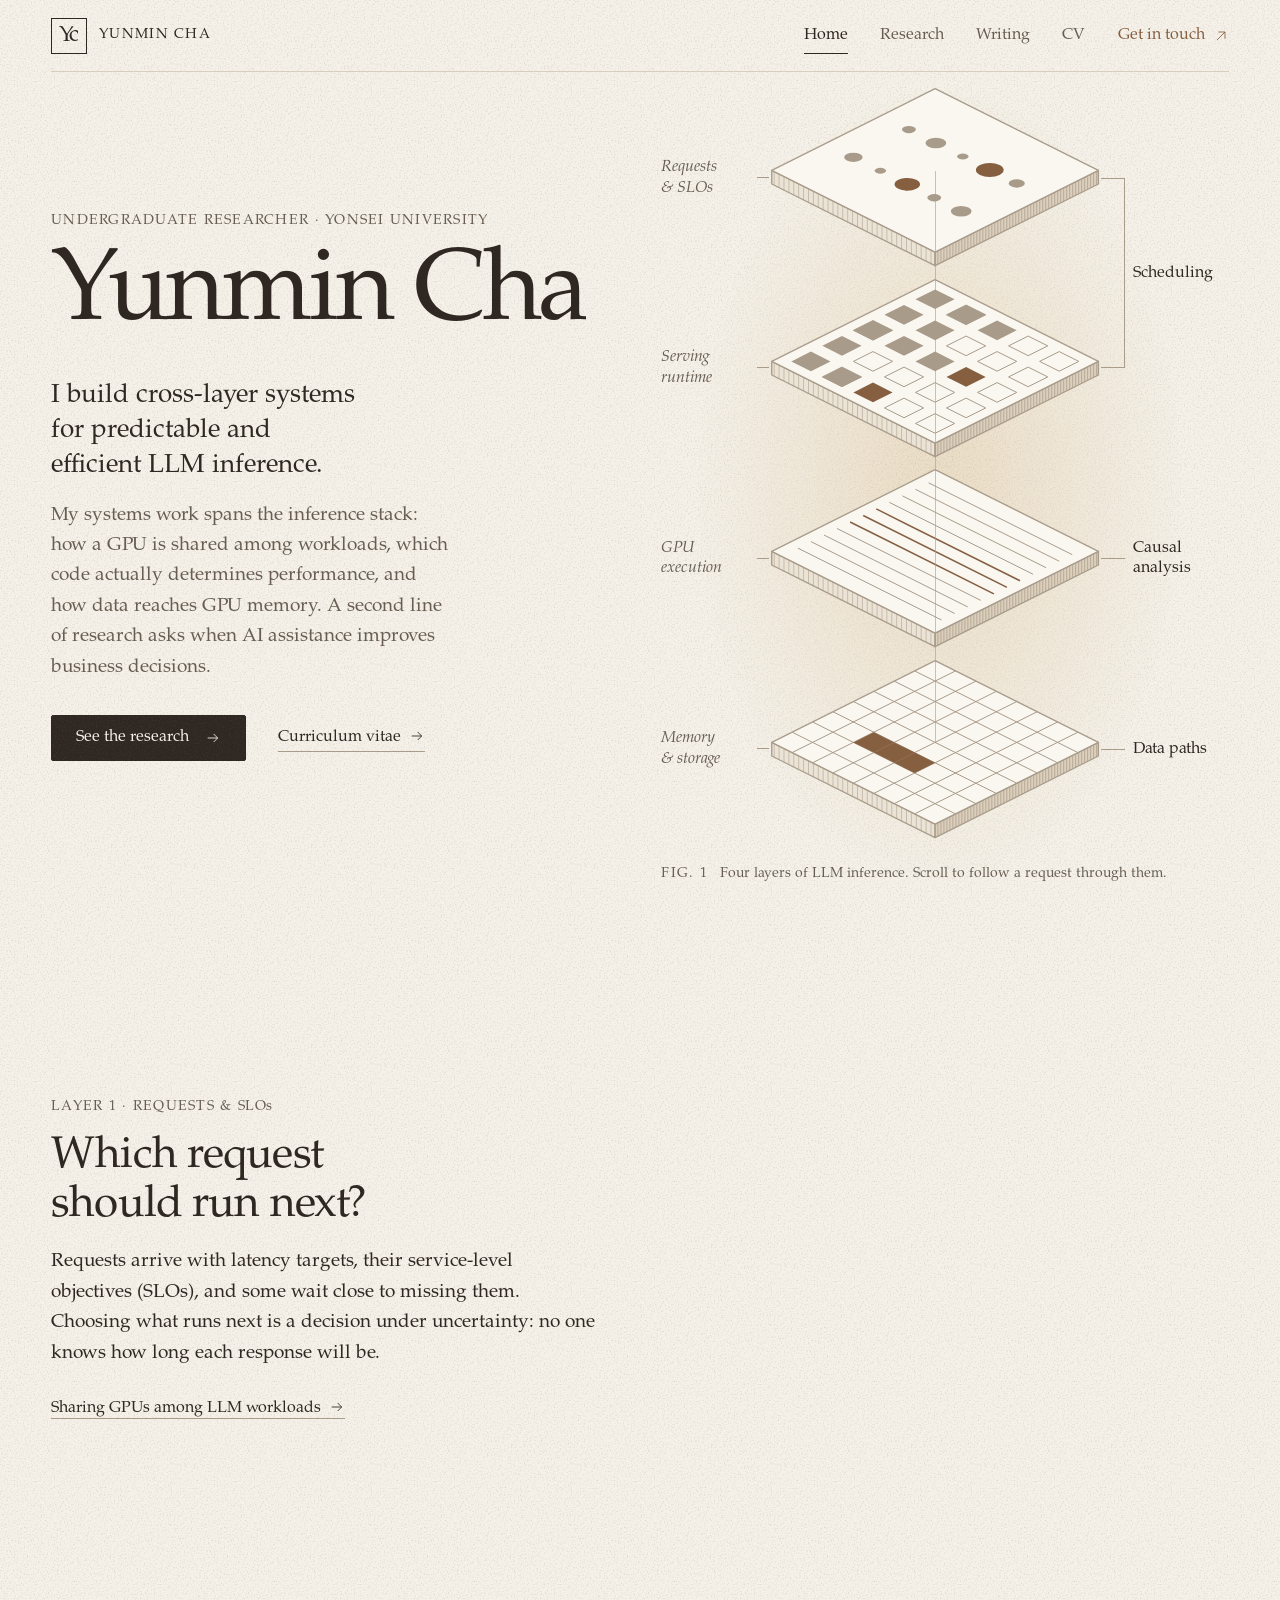
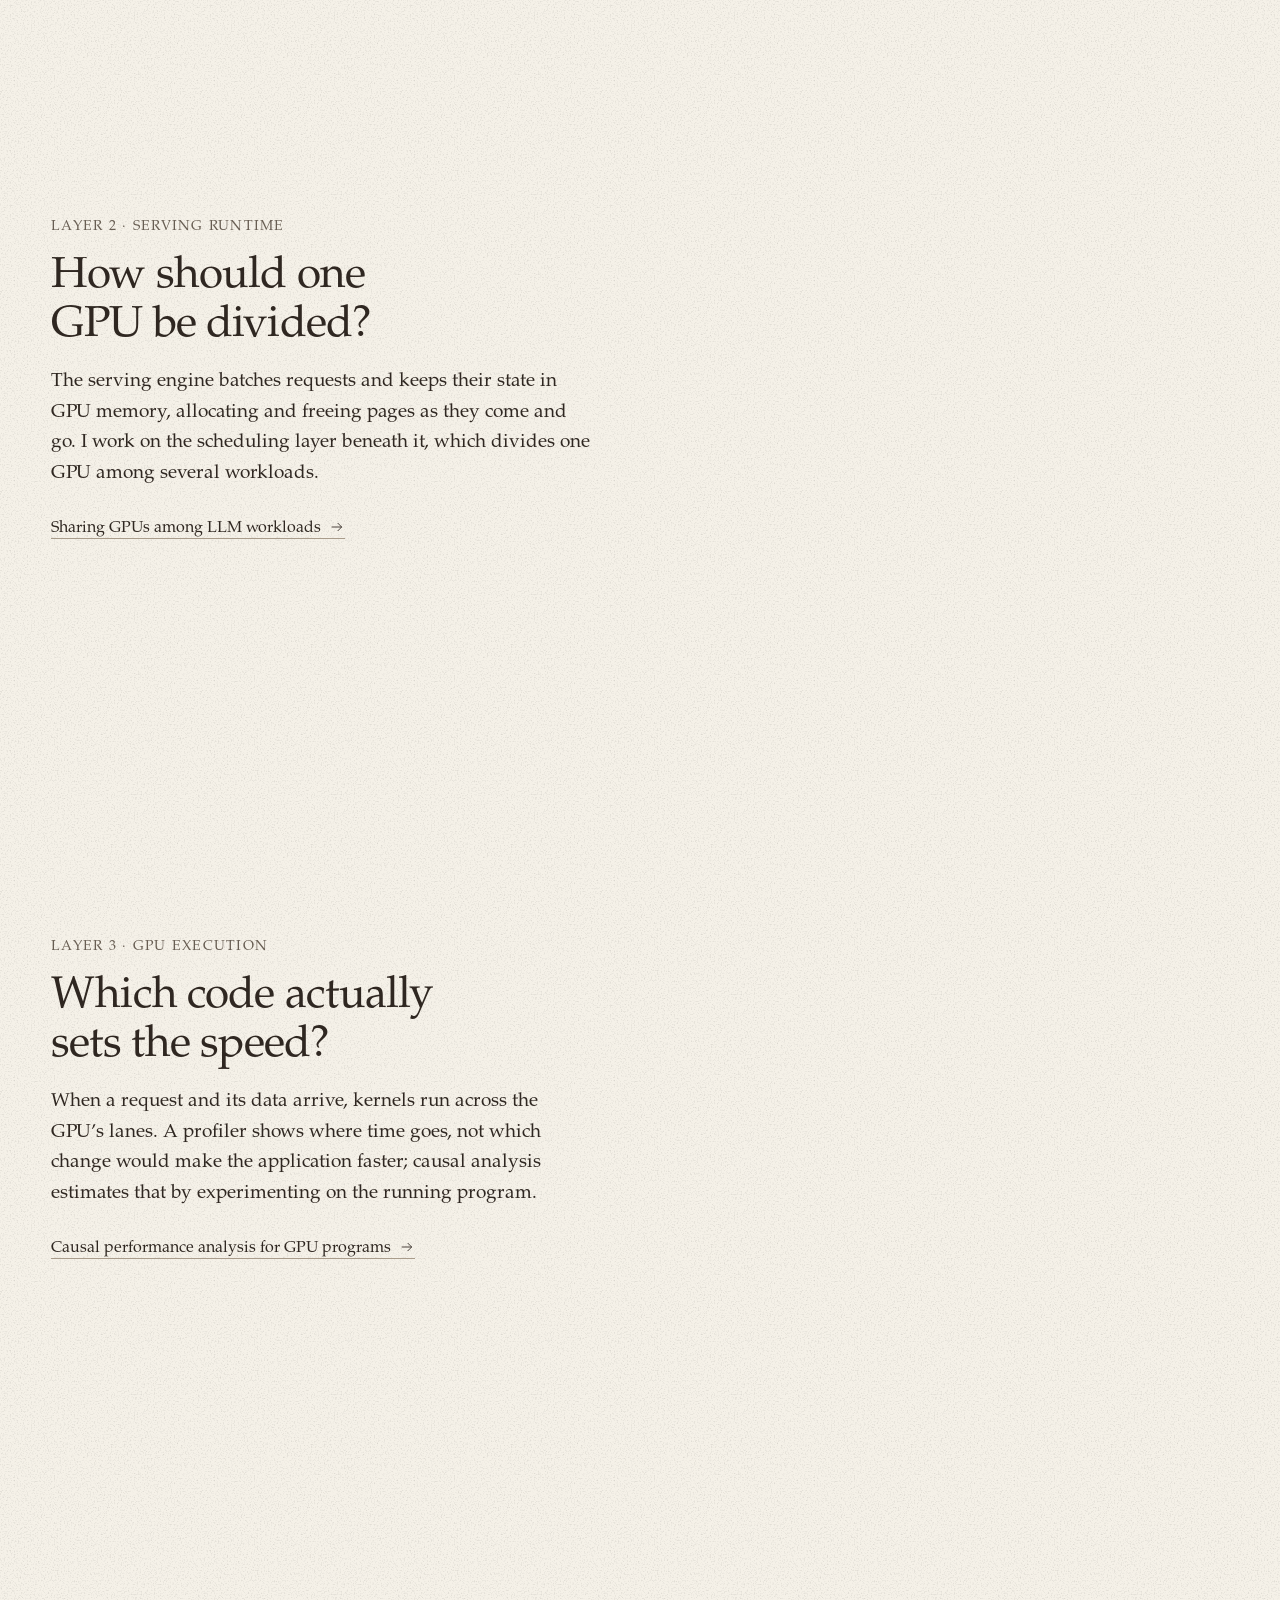
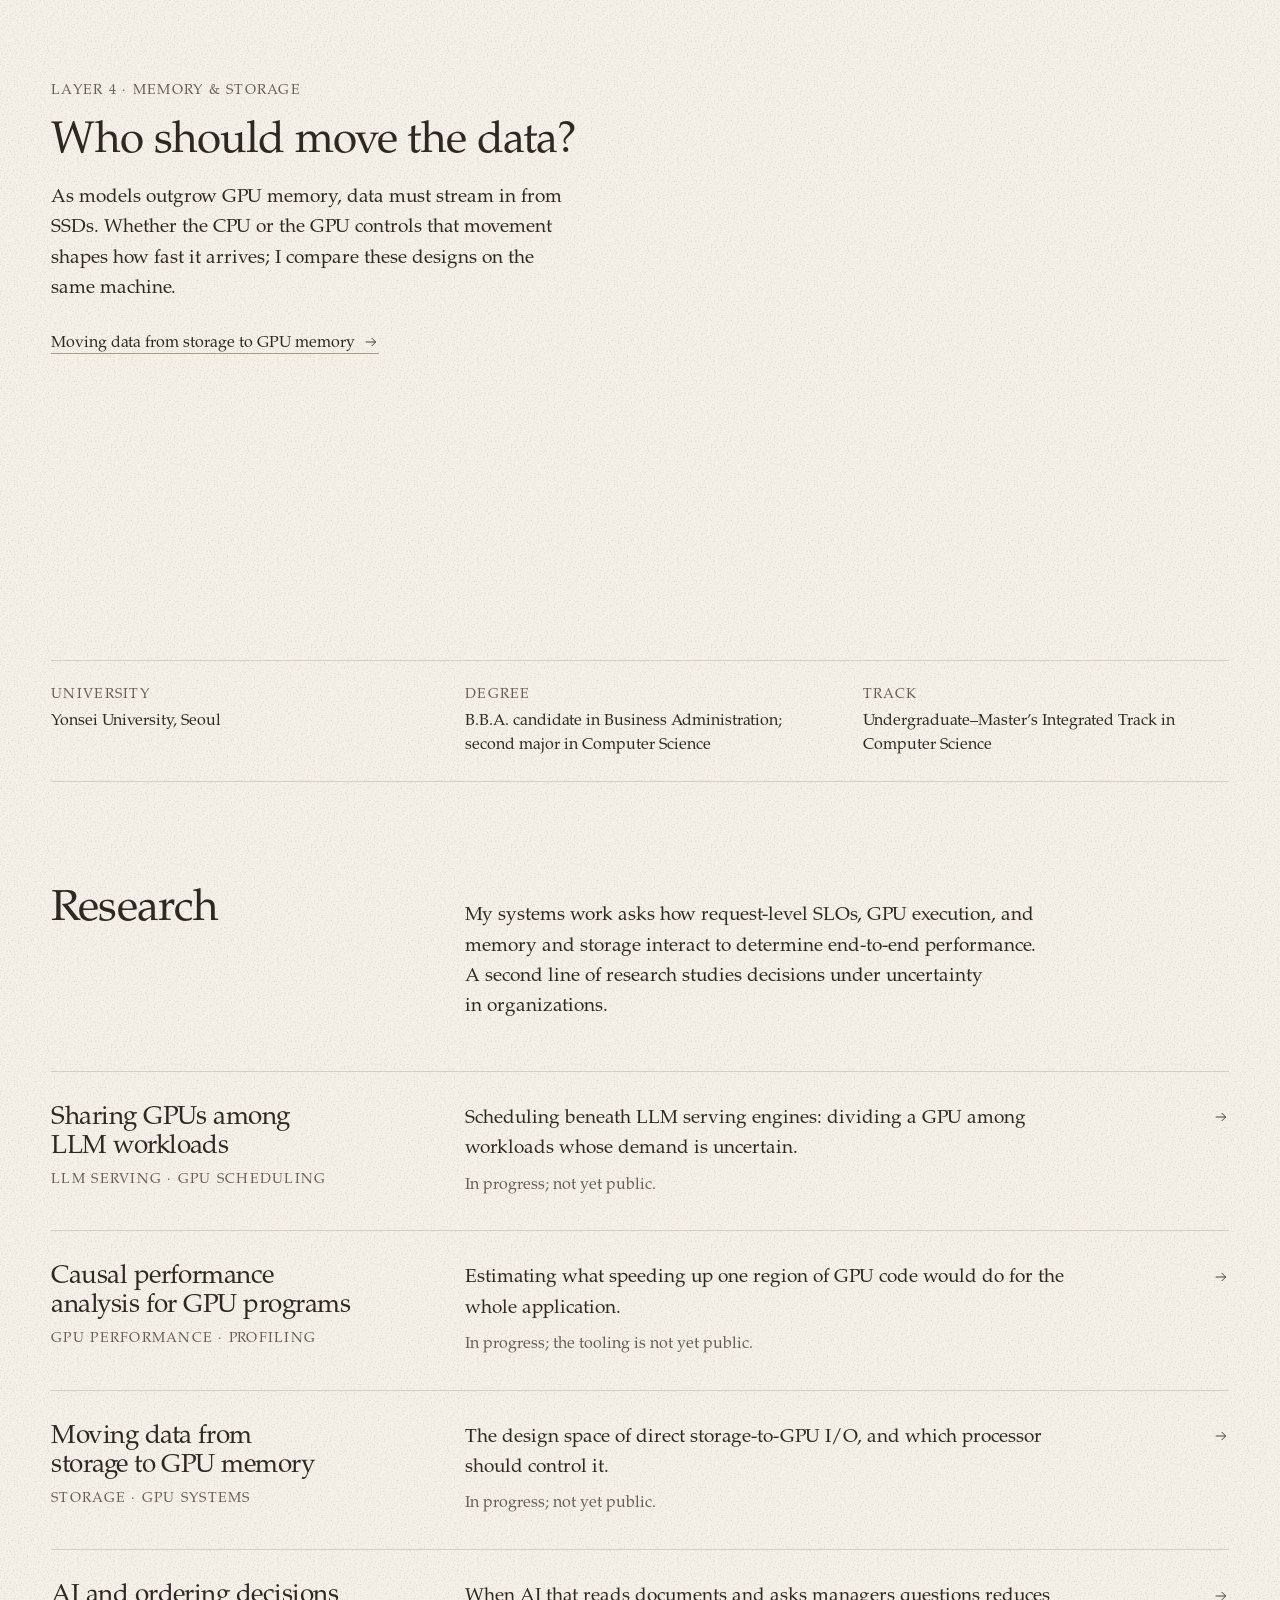
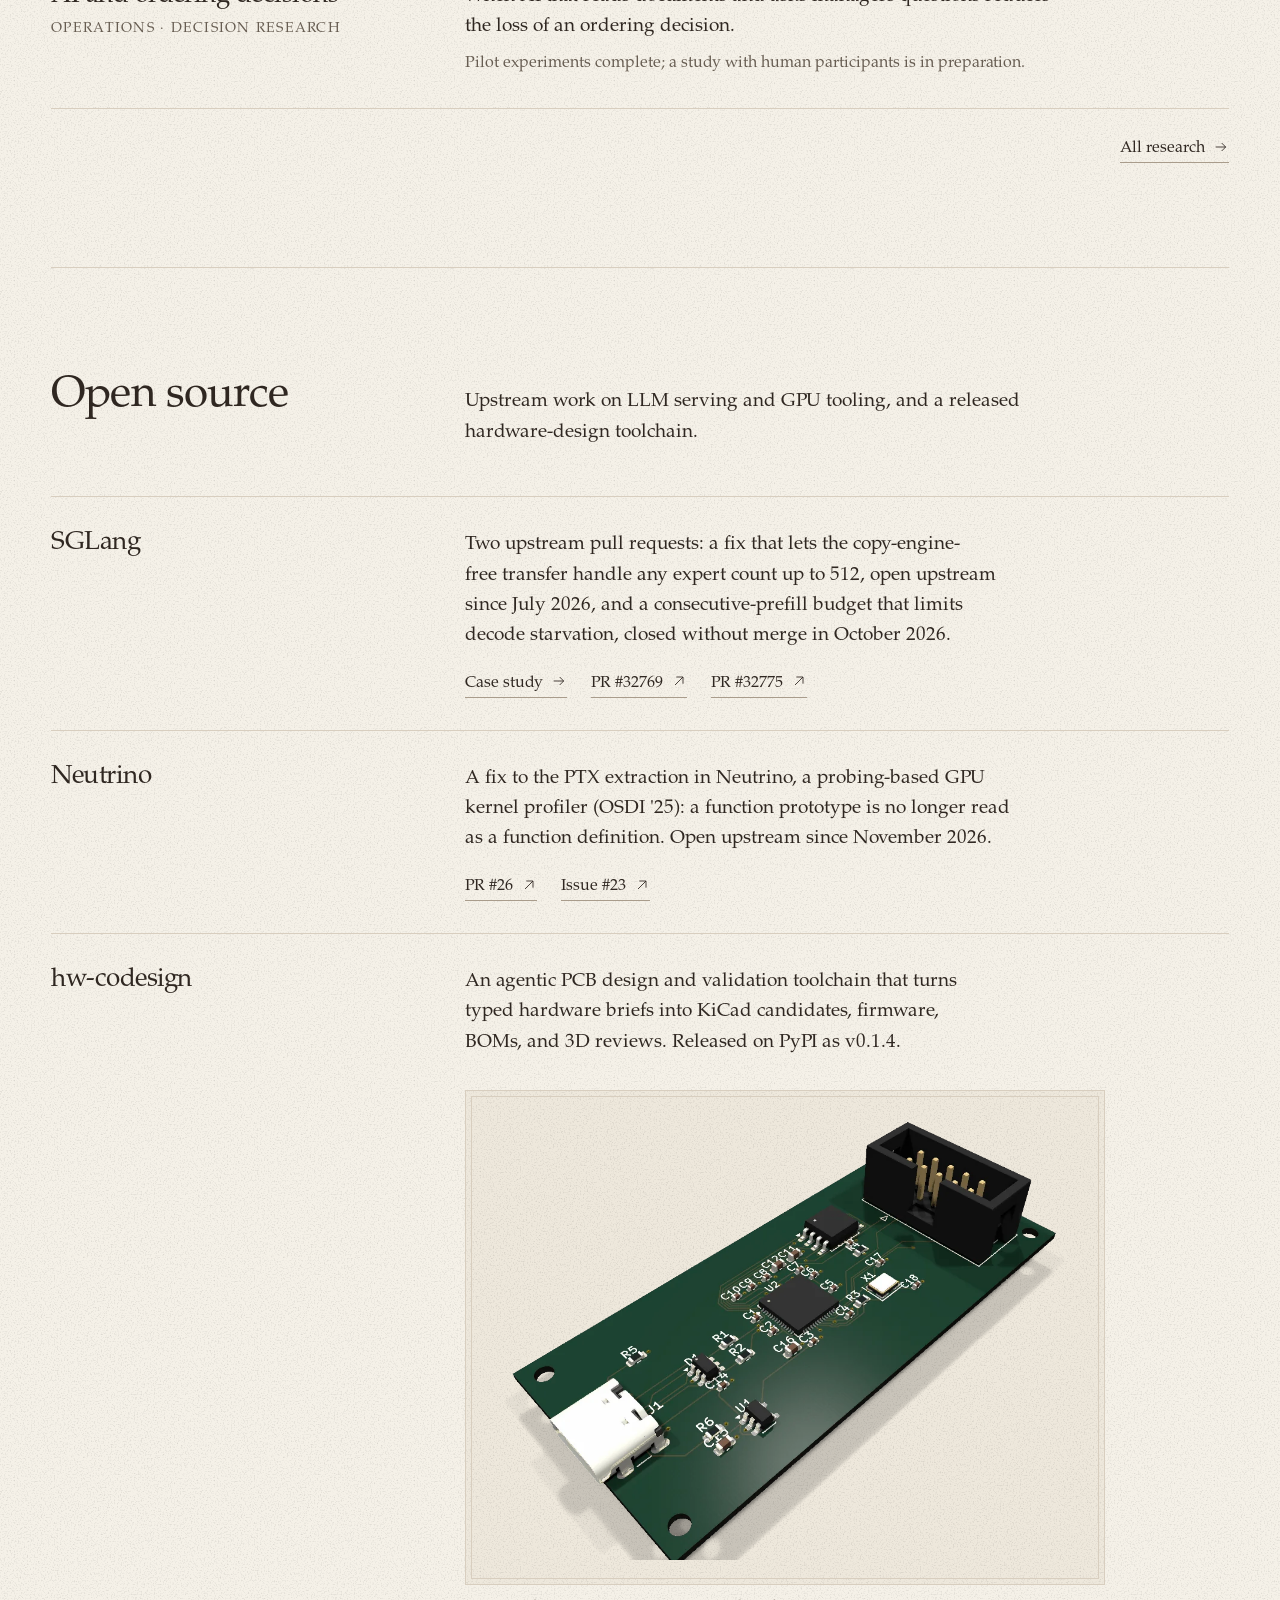
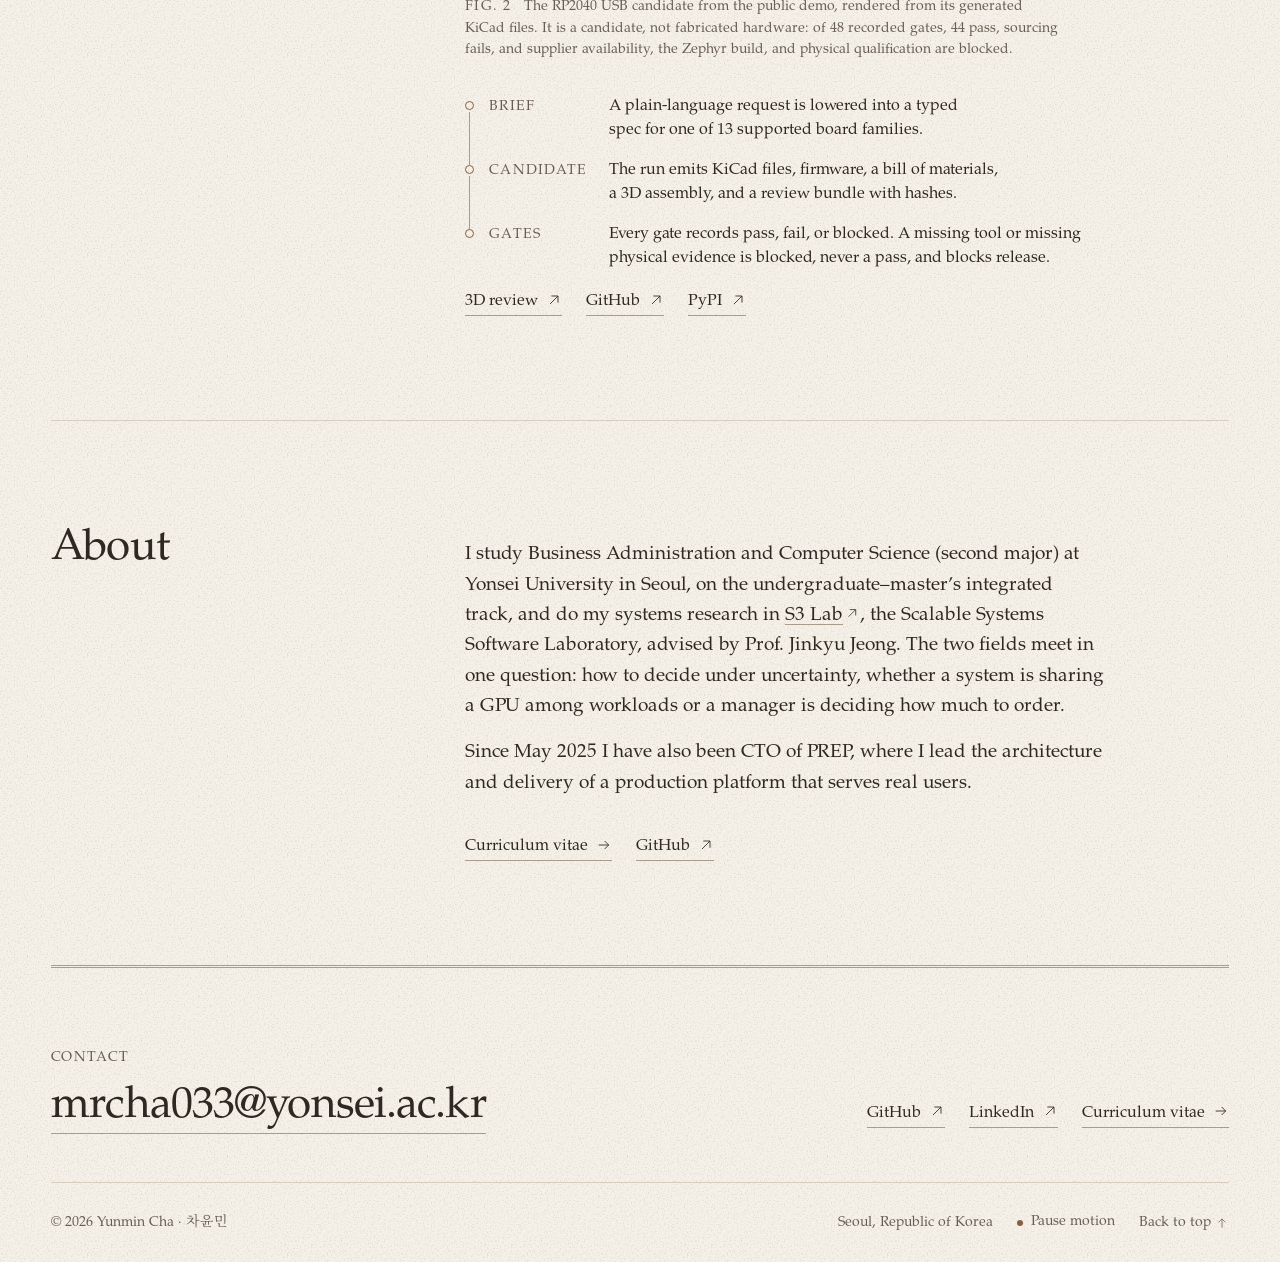
==== commit 0bdfff28: "Deploy faf2cb0" ====
--- a/index.html
+++ b/index.html
@@ -1 +1 @@
-<!doctype html><html lang="en"><head><meta charset="utf-8"><meta name="viewport" content="width=device-width,initial-scale=1"><meta name="color-scheme" content="light dark"><meta name="theme-color" content="#f5f1e8" media="(prefers-color-scheme: light)"><meta name="theme-color" content="#1b1714" media="(prefers-color-scheme: dark)"><title>Yunmin Cha — LLM inference systems</title><meta name="description" content="Yunmin Cha is an undergraduate researcher at Yonsei University working on systems for LLM inference and on decisions under uncertainty."><meta property="og:title" content="Yunmin Cha — LLM inference systems"><meta property="og:description" content="Yunmin Cha is an undergraduate researcher at Yonsei University working on systems for LLM inference and on decisions under uncertainty."><meta property="og:type" content="website"><meta property="og:image" content="https://mrcha033.github.io/assets/social-card.png"><meta property="og:image:width" content="1200"><meta property="og:image:height" content="630"><meta property="og:image:alt" content="Yunmin Cha: I build cross-layer systems for predictable and efficient LLM inference."><meta property="og:url" content="https://mrcha033.github.io/"><meta property="og:site_name" content="Yunmin Cha"><meta name="twitter:card" content="summary_large_image"><link rel="canonical" href="https://mrcha033.github.io/"><link rel="icon" href="/assets/favicon.svg" type="image/svg+xml"><link rel="apple-touch-icon" href="/assets/apple-touch-icon.png"><link rel="preload" href="/assets/fonts/scholar-serif.woff2" as="font" type="font/woff2" crossorigin><style>@font-face{font-family:'Scholar KR';src:url(/assets/fonts/ko/5e8eefe255e0.woff2) format('woff2');font-weight:400;font-display:swap;unicode-range:U+BBFC-CC28}</style><link rel="stylesheet" href="/assets/style.css"><script src="/assets/app.js" defer></script></head><body id="top" class="no-js"><a class="skip" href="#main">Skip to content</a><header class="site-header"><div class="wrap nav-shell"><a class="identity" href="/" aria-label="Yunmin Cha, home"><span class="monogram" aria-hidden="true">Yc</span><span class="identity-text">Yunmin Cha</span></a><button class="menu-toggle" type="button" aria-label="Open navigation" aria-expanded="false" aria-controls="navigation"><span>Menu</span><span class="menu-symbol" aria-hidden="true"></span></button><nav id="navigation" class="nav-links" aria-label="Main navigation"><a href="/" aria-current="page">Home</a><a href="/research/">Research</a><a href="/writing/">Writing</a><a href="/cv/">CV</a><a class="contact-nav" href="mailto:mrcha033@yonsei.ac.kr">Get in touch <svg class="arrow" width="16" height="16" viewBox="0 0 24 24" fill="none" aria-hidden="true"><path d="M6 18 18 6M8 6h10v10" stroke="currentColor" stroke-width="1.3"/></svg></a></nav></div></header><main id="main"><div class="wrap"><section class="story" aria-labelledby="hero-title"><div class="hero-copy"><p class="label label-pair initial-rise"><span>Undergraduate researcher</span><span class="sep" aria-hidden="true"> · </span><span>Yonsei University</span></p><h1 id="hero-title" class="hero-name initial-rise delay-one">Yunmin Cha</h1><p class="hero-lede initial-rise delay-two">I build cross-layer systems for predictable and efficient LLM inference.</p><p class="hero-text initial-rise delay-two">My systems work spans the inference stack: how a GPU is shared among workloads, which code actually determines performance, and how data reaches GPU memory. A second line of research asks when AI assistance improves business decisions.</p><div class="hero-actions initial-rise delay-three"><a class="button" href="/research/" >See the research<svg class="arrow" width="16" height="16" viewBox="0 0 24 24" fill="none" aria-hidden="true"><path d="M4 12h15m-6-6 6 6-6 6" stroke="currentColor" stroke-width="1.3"/></svg></a><a class="text-link" href="/cv/" >Curriculum <span class="nowrap">vitae<svg class="arrow" width="16" height="16" viewBox="0 0 24 24" fill="none" aria-hidden="true"><path d="M4 12h15m-6-6 6 6-6 6" stroke="currentColor" stroke-width="1.3"/></svg></span></a></div></div><div class="story-figure"><figure class="stack initial-rise delay-three" aria-labelledby="fig-stack"><div class="stack-grid"><span class="stack-name" data-thread="scheduling" style="grid-row:1;--k:0">Requests &amp;&nbsp;SLOs</span><svg class="plate" data-thread="scheduling" data-layer="0" style="grid-row:1;--k:0" viewBox="-2 -2 244 134" aria-hidden="true"><defs><pattern id="hatch-l" width="3.6" height="12" patternUnits="userSpaceOnUse"><path class="hatch-line lit" d="M1.8 0V12"/></pattern><pattern id="hatch-r" width="2.2" height="12" patternUnits="userSpaceOnUse"><path class="hatch-line" d="M1.1 0V12"/></pattern></defs><polygon class="side-l" points="0,60 120,120 120,130 0,70"/><polygon class="hatch" fill="url(#hatch-l)" points="0,60 120,120 120,130 0,70"/><polygon class="side-r" points="120,120 240,60 240,70 120,130"/><polygon class="hatch" fill="url(#hatch-r)" points="120,120 240,60 240,70 120,130"/><polygon class="rim" points="120,0 240,60 120,120 0,60"/><g transform="matrix(120 60 -120 60 120 60)"><circle cx="-0.33" cy="-0.17" r="0.03" class="fill m queue" style="--i:0"/><circle cx="-0.165" cy="-0.17" r="0.045" class="fill m queue" style="--i:1"/><circle cx="0" cy="-0.17" r="0.025" class="fill m queue" style="--i:2"/><circle cx="0.165" cy="-0.17" r="0.06" class="hot m queue" style="--i:3"/><circle cx="0.165" cy="-0.17" r="0.06" class="m ripple" style="--i:3" vector-effect="non-scaling-stroke"/><circle cx="0.33" cy="-0.17" r="0.035" class="fill m queue" style="--i:4"/><circle cx="-0.33" cy="0.17" r="0.04" class="fill m queue" style="--i:5"/><circle cx="-0.165" cy="0.17" r="0.025" class="fill m queue" style="--i:6"/><circle cx="0" cy="0.17" r="0.055" class="hot m queue" style="--i:7"/><circle cx="0" cy="0.17" r="0.055" class="m ripple" style="--i:7" vector-effect="non-scaling-stroke"/><circle cx="0.165" cy="0.17" r="0.03" class="fill m queue" style="--i:8"/><circle cx="0.33" cy="0.17" r="0.045" class="fill m queue" style="--i:9"/><circle r=".035" class="m go" style="--dx:-0.165px;--dy:-0.17px;--n:0"/><circle r=".035" class="m go" style="--dx:0.165px;--dy:0.17px;--n:1"/><circle r=".035" class="m go" style="--dx:-0.33px;--dy:0.17px;--n:2"/></g></svg><span class="stack-name" data-thread="scheduling" style="grid-row:2;--k:1">Serving runtime</span><svg class="plate" data-thread="scheduling" data-layer="1" style="grid-row:2;--k:1" viewBox="-2 -2 244 134" aria-hidden="true"><polygon class="side-l" points="0,60 120,120 120,130 0,70"/><polygon class="hatch" fill="url(#hatch-l)" points="0,60 120,120 120,130 0,70"/><polygon class="side-r" points="120,120 240,60 240,70 120,130"/><polygon class="hatch" fill="url(#hatch-r)" points="120,120 240,60 240,70 120,130"/><polygon class="rim" points="120,0 240,60 120,120 0,60"/><g transform="matrix(120 60 -120 60 120 60)"><rect x="-0.44" y="-0.44" width=".12" height=".12" class="fill" vector-effect="non-scaling-stroke"/><rect x="-0.25" y="-0.44" width=".12" height=".12" class="fill m free" style="--i:0" vector-effect="non-scaling-stroke"/><rect x="-0.06" y="-0.44" width=".12" height=".12" class="fill" vector-effect="non-scaling-stroke"/><rect x="0.13" y="-0.44" width=".12" height=".12" class="cell m alloc" style="--i:0" vector-effect="non-scaling-stroke"/><rect x="0.32" y="-0.44" width=".12" height=".12" class="cell" vector-effect="non-scaling-stroke"/><rect x="-0.44" y="-0.25" width=".12" height=".12" class="fill" vector-effect="non-scaling-stroke"/><rect x="-0.25" y="-0.25" width=".12" height=".12" class="fill" vector-effect="non-scaling-stroke"/><rect x="-0.06" y="-0.25" width=".12" height=".12" class="cell m alloc" style="--i:1" vector-effect="non-scaling-stroke"/><rect x="0.13" y="-0.25" width=".12" height=".12" class="cell" vector-effect="non-scaling-stroke"/><rect x="0.32" y="-0.25" width=".12" height=".12" class="cell" vector-effect="non-scaling-stroke"/><rect x="-0.44" y="-0.06" width=".12" height=".12" class="fill m free" style="--i:1" vector-effect="non-scaling-stroke"/><rect x="-0.25" y="-0.06" width=".12" height=".12" class="fill" vector-effect="non-scaling-stroke"/><rect x="-0.06" y="-0.06" width=".12" height=".12" class="fill" vector-effect="non-scaling-stroke"/><rect x="0.13" y="-0.06" width=".12" height=".12" class="hot" vector-effect="non-scaling-stroke"/><rect x="0.32" y="-0.06" width=".12" height=".12" class="cell" vector-effect="non-scaling-stroke"/><rect x="-0.44" y="0.13" width=".12" height=".12" class="fill" vector-effect="non-scaling-stroke"/><rect x="-0.25" y="0.13" width=".12" height=".12" class="cell" vector-effect="non-scaling-stroke"/><rect x="-0.06" y="0.13" width=".12" height=".12" class="cell m alloc" style="--i:2" vector-effect="non-scaling-stroke"/><rect x="0.13" y="0.13" width=".12" height=".12" class="cell" vector-effect="non-scaling-stroke"/><rect x="0.32" y="0.13" width=".12" height=".12" class="cell" vector-effect="non-scaling-stroke"/><rect x="-0.44" y="0.32" width=".12" height=".12" class="fill" vector-effect="non-scaling-stroke"/><rect x="-0.25" y="0.32" width=".12" height=".12" class="fill m free" style="--i:2" vector-effect="non-scaling-stroke"/><rect x="-0.06" y="0.32" width=".12" height=".12" class="hot" vector-effect="non-scaling-stroke"/><rect x="0.13" y="0.32" width=".12" height=".12" class="cell m alloc" style="--i:3" vector-effect="non-scaling-stroke"/><rect x="0.32" y="0.32" width=".12" height=".12" class="cell" vector-effect="non-scaling-stroke"/><rect x="-.46" y="-.46" width=".16" height=".16" class="m cursor" vector-effect="non-scaling-stroke"/></g></svg><span class="stack-name" data-thread="performance" style="grid-row:3;--k:2">GPU execution</span><svg class="plate" data-thread="performance" data-layer="2" style="grid-row:3;--k:2" viewBox="-2 -2 244 134" aria-hidden="true"><polygon class="side-l" points="0,60 120,120 120,130 0,70"/><polygon class="hatch" fill="url(#hatch-l)" points="0,60 120,120 120,130 0,70"/><polygon class="side-r" points="120,120 240,60 240,70 120,130"/><polygon class="hatch" fill="url(#hatch-r)" points="120,120 240,60 240,70 120,130"/><polygon class="rim m flash" points="120,0 240,60 120,120 0,60"/><g transform="matrix(120 60 -120 60 120 60)"><line x1="-.44" y1="-0.40" x2=".44" y2="-0.40" class="ink m wave" style="--d:5" vector-effect="non-scaling-stroke"/><rect x="-.44" y="-0.411" width=".1" height=".022" class="m job" style="--i:0"/><rect x="-.44" y="-0.411" width=".14" height=".022" class="m burst" style="--d:5"/><line x1="-.44" y1="-0.32" x2=".44" y2="-0.32" class="ink m wave" style="--d:4" vector-effect="non-scaling-stroke"/><rect x="-.44" y="-0.331" width=".14" height=".022" class="m burst" style="--d:4"/><line x1="-.44" y1="-0.24" x2=".44" y2="-0.24" class="ink m wave" style="--d:3" vector-effect="non-scaling-stroke"/><rect x="-.44" y="-0.251" width=".1" height=".022" class="m job" style="--i:2"/><rect x="-.44" y="-0.251" width=".14" height=".022" class="m burst" style="--d:3"/><line x1="-.44" y1="-0.16" x2=".44" y2="-0.16" class="ink m wave" style="--d:2" vector-effect="non-scaling-stroke"/><rect x="-.44" y="-0.171" width=".14" height=".022" class="m burst" style="--d:2"/><line x1="-.44" y1="-0.08" x2=".44" y2="-0.08" class="hot m lane" style="--d:1" vector-effect="non-scaling-stroke"/><rect x="-.44" y="-0.091" width=".1" height=".022" class="m kernel" style="--i:4"/><line x1="-.44" y1="0.00" x2=".44" y2="0.00" class="hot m lane" style="--d:0" vector-effect="non-scaling-stroke"/><rect x="-.44" y="-0.011" width=".1" height=".022" class="m kernel" style="--i:5"/><line x1="-.44" y1="0.08" x2=".44" y2="0.08" class="hot m lane" style="--d:1" vector-effect="non-scaling-stroke"/><rect x="-.44" y="0.069" width=".1" height=".022" class="m kernel" style="--i:6"/><line x1="-.44" y1="0.16" x2=".44" y2="0.16" class="ink m wave" style="--d:2" vector-effect="non-scaling-stroke"/><rect x="-.44" y="0.149" width=".14" height=".022" class="m burst" style="--d:2"/><line x1="-.44" y1="0.24" x2=".44" y2="0.24" class="ink m wave" style="--d:3" vector-effect="non-scaling-stroke"/><rect x="-.44" y="0.229" width=".1" height=".022" class="m job" style="--i:8"/><rect x="-.44" y="0.229" width=".14" height=".022" class="m burst" style="--d:3"/><line x1="-.44" y1="0.32" x2=".44" y2="0.32" class="ink m wave" style="--d:4" vector-effect="non-scaling-stroke"/><rect x="-.44" y="0.309" width=".14" height=".022" class="m burst" style="--d:4"/><line x1="-.44" y1="0.40" x2=".44" y2="0.40" class="ink m wave" style="--d:5" vector-effect="non-scaling-stroke"/><rect x="-.44" y="0.389" width=".1" height=".022" class="m job" style="--i:10"/><rect x="-.44" y="0.389" width=".14" height=".022" class="m burst" style="--d:5"/></g></svg><span class="stack-name" data-thread="data-paths" style="grid-row:4;--k:3">Memory &amp;&nbsp;storage</span><svg class="plate" data-thread="data-paths" data-layer="3" style="grid-row:4;--k:3" viewBox="-2 -2 244 134" aria-hidden="true"><polygon class="side-l" points="0,60 120,120 120,130 0,70"/><polygon class="hatch" fill="url(#hatch-l)" points="0,60 120,120 120,130 0,70"/><polygon class="side-r" points="120,120 240,60 240,70 120,130"/><polygon class="hatch" fill="url(#hatch-r)" points="120,120 240,60 240,70 120,130"/><polygon class="rim" points="120,0 240,60 120,120 0,60"/><g transform="matrix(120 60 -120 60 120 60)"><line x1="-0.375" y1="-.5" x2="-0.375" y2=".5" class="ink" vector-effect="non-scaling-stroke"/><line x1="-.5" y1="-0.375" x2=".5" y2="-0.375" class="ink" vector-effect="non-scaling-stroke"/><line x1="-0.250" y1="-.5" x2="-0.250" y2=".5" class="ink" vector-effect="non-scaling-stroke"/><line x1="-.5" y1="-0.250" x2=".5" y2="-0.250" class="ink" vector-effect="non-scaling-stroke"/><line x1="-0.125" y1="-.5" x2="-0.125" y2=".5" class="ink" vector-effect="non-scaling-stroke"/><line x1="-.5" y1="-0.125" x2=".5" y2="-0.125" class="ink" vector-effect="non-scaling-stroke"/><line x1="0.000" y1="-.5" x2="0.000" y2=".5" class="ink" vector-effect="non-scaling-stroke"/><line x1="-.5" y1="0.000" x2=".5" y2="0.000" class="ink" vector-effect="non-scaling-stroke"/><line x1="0.125" y1="-.5" x2="0.125" y2=".5" class="ink" vector-effect="non-scaling-stroke"/><line x1="-.5" y1="0.125" x2=".5" y2="0.125" class="ink" vector-effect="non-scaling-stroke"/><line x1="0.250" y1="-.5" x2="0.250" y2=".5" class="ink" vector-effect="non-scaling-stroke"/><line x1="-.5" y1="0.250" x2=".5" y2="0.250" class="ink" vector-effect="non-scaling-stroke"/><line x1="0.375" y1="-.5" x2="0.375" y2=".5" class="ink" vector-effect="non-scaling-stroke"/><line x1="-.5" y1="0.375" x2=".5" y2="0.375" class="ink" vector-effect="non-scaling-stroke"/><rect x="-0.250" y=".125" width=".125" height=".125" class="hot m read" style="--i:0"/><rect x="-0.125" y=".125" width=".125" height=".125" class="hot m read" style="--i:1"/><rect x="0.000" y=".125" width=".125" height=".125" class="hot m read" style="--i:2"/><rect x="-0.250" y=".125" width=".125" height=".125" class="m fetch" style="--i:0;--dx:0.1875px;--dy:-.1875px"/><rect x="-0.125" y=".125" width=".125" height=".125" class="m fetch" style="--i:1;--dx:0.0625px;--dy:-.1875px"/><rect x="0.000" y=".125" width=".125" height=".125" class="m fetch" style="--i:2;--dx:-0.0625px;--dy:-.1875px"/></g></svg><a class="stack-project span-2" data-thread="scheduling" href="/research/#scheduling" style="--k:.5"><span>Scheduling</span></a><a class="stack-project" data-thread="performance" href="/research/#performance" style="grid-row:3;--k:2"><span>Causal analysis</span></a><a class="stack-project" data-thread="data-paths" href="/research/#data-paths" style="grid-row:4;--k:3"><span>Data paths</span></a><div class="stack-flow" aria-hidden="true"><i class="m beam"></i><i class="m down" style="--o:0"></i><i class="m down spark" style="--o:1"></i><i class="m down spark" style="--o:2"></i><i class="m up" style="--o:0"></i><i class="m up" style="--o:1"></i><i class="m up" style="--o:2"></i><i class="m hit" style="--o:0"></i><i class="m hit" style="--o:1"></i></div></div><figcaption id="fig-stack"><span class="fig-no">Fig. 1</span> Four layers of LLM inference. Scroll to follow a request through them.</figcaption></figure></div><ol class="story-steps" aria-label="The four layers in Fig. 1"><li class="story-step" data-step="0"><p class="label">Layer 1 · Requests &amp; <span class="as-is">SLOs</span></p><h2>Which request should run next?</h2><p>Requests arrive with latency targets, their service-level objectives (SLOs), and some wait close to missing them. Choosing what runs next is a decision under uncertainty: no one knows how long each response will be.</p><p class="story-link"><a class="text-link" href="/research/#scheduling" >Sharing GPUs among LLM <span class="nowrap">workloads<svg class="arrow" width="16" height="16" viewBox="0 0 24 24" fill="none" aria-hidden="true"><path d="M4 12h15m-6-6 6 6-6 6" stroke="currentColor" stroke-width="1.3"/></svg></span></a></p></li><li class="story-step" data-step="1"><p class="label">Layer 2 · Serving runtime</p><h2>How should one GPU be divided?</h2><p>The serving engine batches requests and keeps their state in GPU memory, allocating and freeing pages as they come and go. I work on the scheduling layer beneath it, which divides one GPU among several workloads.</p><p class="story-link"><a class="text-link" href="/research/#scheduling" >Sharing GPUs among LLM <span class="nowrap">workloads<svg class="arrow" width="16" height="16" viewBox="0 0 24 24" fill="none" aria-hidden="true"><path d="M4 12h15m-6-6 6 6-6 6" stroke="currentColor" stroke-width="1.3"/></svg></span></a></p></li><li class="story-step" data-step="2"><p class="label">Layer 3 · GPU execution</p><h2>Which code actually sets the speed?</h2><p>When a request and its data arrive, kernels run across the GPU’s lanes. A profiler shows where time goes, not which change would make the application faster; causal analysis estimates that by experimenting on the running program.</p><p class="story-link"><a class="text-link" href="/research/#performance" >Causal performance analysis for GPU <span class="nowrap">programs<svg class="arrow" width="16" height="16" viewBox="0 0 24 24" fill="none" aria-hidden="true"><path d="M4 12h15m-6-6 6 6-6 6" stroke="currentColor" stroke-width="1.3"/></svg></span></a></p></li><li class="story-step" data-step="3"><p class="label">Layer 4 · Memory &amp; storage</p><h2>Who should move the data?</h2><p>As models outgrow GPU memory, data must stream in from SSDs. Whether the CPU or the GPU controls that movement shapes how fast it arrives; I compare these designs on the same machine.</p><p class="story-link"><a class="text-link" href="/research/#data-paths" >Moving data from storage to GPU <span class="nowrap">memory<svg class="arrow" width="16" height="16" viewBox="0 0 24 24" fill="none" aria-hidden="true"><path d="M4 12h15m-6-6 6 6-6 6" stroke="currentColor" stroke-width="1.3"/></svg></span></a></p></li></ol></section><dl class="facts"><div><dt class="label">University</dt><dd>Yonsei University, Seoul</dd></div><div><dt class="label">Degree</dt><dd>B.B.A. candidate in Business Administration; second major in Computer Science</dd></div><div><dt class="label">Track</dt><dd>Undergraduate–Master’s Integrated Track in Computer Science</dd></div></dl><section class="section" aria-labelledby="research-title"><div class="section-head reveal"><h2 id="research-title">Research</h2><p class="section-intro">My systems work asks how request-level SLOs, GPU execution, and memory and storage interact to determine end-to-end performance. A second line of research studies decisions under uncertainty in organizations.</p></div><div class="project-list"><a class="project-row reveal" href="/research/#scheduling"><div class="project-name"><h3>Sharing GPUs among LLM workloads</h3><p class="label">LLM serving · GPU scheduling</p></div><p class="project-desc">Scheduling beneath LLM serving engines: dividing a GPU among workloads whose demand is uncertain.</p><p class="project-result">In progress; not yet public.</p><svg class="arrow" width="16" height="16" viewBox="0 0 24 24" fill="none" aria-hidden="true"><path d="M4 12h15m-6-6 6 6-6 6" stroke="currentColor" stroke-width="1.3"/></svg></a><a class="project-row reveal" href="/research/#performance"><div class="project-name"><h3>Causal performance analysis for GPU programs</h3><p class="label">GPU performance · Profiling</p></div><p class="project-desc">Estimating what speeding up one region of GPU code would do for the whole application.</p><p class="project-result">In progress; the tooling is not yet public.</p><svg class="arrow" width="16" height="16" viewBox="0 0 24 24" fill="none" aria-hidden="true"><path d="M4 12h15m-6-6 6 6-6 6" stroke="currentColor" stroke-width="1.3"/></svg></a><a class="project-row reveal" href="/research/#data-paths"><div class="project-name"><h3>Moving data from storage to GPU memory</h3><p class="label">Storage · GPU systems</p></div><p class="project-desc">The design space of direct storage-to-GPU I/O, and which processor should control it.</p><p class="project-result">In progress; not yet public.</p><svg class="arrow" width="16" height="16" viewBox="0 0 24 24" fill="none" aria-hidden="true"><path d="M4 12h15m-6-6 6 6-6 6" stroke="currentColor" stroke-width="1.3"/></svg></a><a class="project-row reveal" href="/research/#decisions"><div class="project-name"><h3>AI and ordering decisions</h3><p class="label">Operations · Decision research</p></div><p class="project-desc">When AI that reads documents and asks managers questions reduces the loss of an ordering decision.</p><p class="project-result">Pilot experiments complete; a study with human participants is in preparation.</p><svg class="arrow" width="16" height="16" viewBox="0 0 24 24" fill="none" aria-hidden="true"><path d="M4 12h15m-6-6 6 6-6 6" stroke="currentColor" stroke-width="1.3"/></svg></a></div><div class="section-tail"><a class="text-link" href="/research/" >All <span class="nowrap">research<svg class="arrow" width="16" height="16" viewBox="0 0 24 24" fill="none" aria-hidden="true"><path d="M4 12h15m-6-6 6 6-6 6" stroke="currentColor" stroke-width="1.3"/></svg></span></a></div></section><section class="section section-ruled" aria-labelledby="oss-title"><div class="section-head reveal"><h2 id="oss-title">Open source</h2><p class="section-intro">Upstream work on LLM serving, and a released hardware-design toolchain.</p></div><div class="oss-list"><div class="oss-item reveal"><h3>SGLang</h3><div class="oss-body"><p>Two upstream pull requests: a fix that lets the copy-engine-free transfer handle any expert count up to 512, open upstream since July 2026, and a consecutive-prefill budget that limits decode starvation, closed without merge in October 2026.</p><div class="link-row"><a class="text-link" href="/writing/sglang-expert-counts/" >Case <span class="nowrap">study<svg class="arrow" width="16" height="16" viewBox="0 0 24 24" fill="none" aria-hidden="true"><path d="M4 12h15m-6-6 6 6-6 6" stroke="currentColor" stroke-width="1.3"/></svg></span></a><a class="text-link" href="https://github.com/sgl-project/sglang/pull/32769" target="_blank" rel="noopener noreferrer">PR <span class="nowrap">#32769<svg class="arrow" width="16" height="16" viewBox="0 0 24 24" fill="none" aria-hidden="true"><path d="M6 18 18 6M8 6h10v10" stroke="currentColor" stroke-width="1.3"/></svg></span></a><a class="text-link" href="https://github.com/sgl-project/sglang/pull/32775" target="_blank" rel="noopener noreferrer">PR <span class="nowrap">#32775<svg class="arrow" width="16" height="16" viewBox="0 0 24 24" fill="none" aria-hidden="true"><path d="M6 18 18 6M8 6h10v10" stroke="currentColor" stroke-width="1.3"/></svg></span></a></div></div></div><div class="oss-item reveal"><h3>hw-codesign</h3><div class="oss-body"><p>An agentic PCB design and validation toolchain that turns typed hardware briefs into KiCad candidates, firmware, BOMs, and 3D reviews. Released on PyPI as v0.1.4.</p><figure class="plate-figure"><a class="plate-image" href="https://mrcha033.github.io/hw-codesign/#assembly-title" target="_blank" rel="noopener noreferrer"><img src="/assets/hw-codesign-rp2040.webp" width="957" height="742" alt="3D CAD render of the generated RP2040 USB candidate: a green two-layer board with a USB-C connector at one end, a debug header at the other, and the RP2040 between them. Opens the interactive 3D review." loading="lazy" decoding="async"></a><figcaption><span class="fig-no">Fig. 2</span> The RP2040 USB candidate from the public demo, rendered from its generated KiCad files. It is a candidate, not fabricated hardware: of 48 recorded gates, 44 pass, sourcing fails, and supplier availability, the Zephyr build, and physical qualification are blocked.</figcaption></figure><ol class="pipeline" aria-label="How hw-codesign works"><li><p class="label">Brief</p><p>A plain-language request is lowered into a typed spec for one of 13 supported board families.</p></li><li><p class="label">Candidate</p><p>The run emits KiCad files, firmware, a bill of materials, a 3D assembly, and a review bundle with hashes.</p></li><li><p class="label">Gates</p><p>Every gate records pass, fail, or blocked. A missing tool or missing physical evidence is blocked, never a pass, and blocks release.</p></li></ol><div class="link-row"><a class="text-link" href="https://mrcha033.github.io/hw-codesign/#assembly-title" target="_blank" rel="noopener noreferrer">3D <span class="nowrap">review<svg class="arrow" width="16" height="16" viewBox="0 0 24 24" fill="none" aria-hidden="true"><path d="M6 18 18 6M8 6h10v10" stroke="currentColor" stroke-width="1.3"/></svg></span></a><a class="text-link" href="https://github.com/mrcha033/hw-codesign" target="_blank" rel="noopener noreferrer"><span class="nowrap">GitHub<svg class="arrow" width="16" height="16" viewBox="0 0 24 24" fill="none" aria-hidden="true"><path d="M6 18 18 6M8 6h10v10" stroke="currentColor" stroke-width="1.3"/></svg></span></a><a class="text-link" href="https://pypi.org/project/hw-codesign/" target="_blank" rel="noopener noreferrer"><span class="nowrap">PyPI<svg class="arrow" width="16" height="16" viewBox="0 0 24 24" fill="none" aria-hidden="true"><path d="M6 18 18 6M8 6h10v10" stroke="currentColor" stroke-width="1.3"/></svg></span></a></div></div></div></div></section><section class="section section-ruled" aria-labelledby="about-title"><div class="section-head reveal"><h2 id="about-title">About</h2><div class="about-copy"><p>I study Business Administration and Computer Science (second major) at Yonsei University in Seoul, on the undergraduate–master’s integrated track, and do my systems research in <a class="inline-link" href="https://cslab.yonsei.ac.kr/" target="_blank" rel="noopener noreferrer">S3 <span class="nowrap">Lab<svg class="arrow" width="16" height="16" viewBox="0 0 24 24" fill="none" aria-hidden="true"><path d="M6 18 18 6M8 6h10v10" stroke="currentColor" stroke-width="1.3"/></svg></span></a>, the Scalable Systems Software Laboratory, advised by Prof. Jinkyu Jeong. The two fields meet in one question: how to decide under uncertainty, whether a system is sharing a GPU among workloads or a manager is deciding how much to order.</p><p>Since May 2025 I have also been CTO of PREP, where I lead the architecture and delivery of a production platform that serves real users.</p><div class="link-row"><a class="text-link" href="/cv/" >Curriculum <span class="nowrap">vitae<svg class="arrow" width="16" height="16" viewBox="0 0 24 24" fill="none" aria-hidden="true"><path d="M4 12h15m-6-6 6 6-6 6" stroke="currentColor" stroke-width="1.3"/></svg></span></a><a class="text-link" href="https://github.com/mrcha033" target="_blank" rel="noopener noreferrer"><span class="nowrap">GitHub<svg class="arrow" width="16" height="16" viewBox="0 0 24 24" fill="none" aria-hidden="true"><path d="M6 18 18 6M8 6h10v10" stroke="currentColor" stroke-width="1.3"/></svg></span></a></div></div></div></section></div></main><footer class="site-footer"><div class="wrap"><div class="footer-main"><div class="footer-contact"><p class="label">Contact</p><a class="footer-email" href="mailto:mrcha033@yonsei.ac.kr">mrcha033@yonsei.ac.kr</a></div><div class="footer-links"><a class="text-link" href="https://github.com/mrcha033" target="_blank" rel="noopener noreferrer"><span class="nowrap">GitHub<svg class="arrow" width="16" height="16" viewBox="0 0 24 24" fill="none" aria-hidden="true"><path d="M6 18 18 6M8 6h10v10" stroke="currentColor" stroke-width="1.3"/></svg></span></a><a class="text-link" href="https://www.linkedin.com/in/ynmncha/" target="_blank" rel="noopener noreferrer"><span class="nowrap">LinkedIn<svg class="arrow" width="16" height="16" viewBox="0 0 24 24" fill="none" aria-hidden="true"><path d="M6 18 18 6M8 6h10v10" stroke="currentColor" stroke-width="1.3"/></svg></span></a><a class="text-link" href="/cv/" >Curriculum <span class="nowrap">vitae<svg class="arrow" width="16" height="16" viewBox="0 0 24 24" fill="none" aria-hidden="true"><path d="M4 12h15m-6-6 6 6-6 6" stroke="currentColor" stroke-width="1.3"/></svg></span></a></div></div><div class="footer-bottom"><span>© 2026 Yunmin Cha · <span lang="ko">차윤민</span></span><span class="footer-place">Seoul, Republic of Korea</span><div class="footer-controls"><button class="motion-toggle" type="button" aria-pressed="false" aria-label="Pause decorative motion"><span class="motion-dot" aria-hidden="true"></span><span class="motion-label">Pause motion</span></button><a class="to-top" href="#top">Back to top<svg class="arrow" width="16" height="16" viewBox="0 0 24 24" fill="none" aria-hidden="true"><path d="M12 20V5m-6 6 6-6 6 6" stroke="currentColor" stroke-width="1.3"/></svg></a></div></div></div></footer></body></html>+<!doctype html><html lang="en"><head><meta charset="utf-8"><meta name="viewport" content="width=device-width,initial-scale=1"><meta name="color-scheme" content="light dark"><meta name="theme-color" content="#f5f1e8" media="(prefers-color-scheme: light)"><meta name="theme-color" content="#1b1714" media="(prefers-color-scheme: dark)"><title>Yunmin Cha — LLM inference systems</title><meta name="description" content="Yunmin Cha is an undergraduate researcher at Yonsei University working on systems for LLM inference and on decisions under uncertainty."><meta property="og:title" content="Yunmin Cha — LLM inference systems"><meta property="og:description" content="Yunmin Cha is an undergraduate researcher at Yonsei University working on systems for LLM inference and on decisions under uncertainty."><meta property="og:type" content="website"><meta property="og:image" content="https://mrcha033.github.io/assets/social-card.png"><meta property="og:image:width" content="1200"><meta property="og:image:height" content="630"><meta property="og:image:alt" content="Yunmin Cha: I build cross-layer systems for predictable and efficient LLM inference."><meta property="og:url" content="https://mrcha033.github.io/"><meta property="og:site_name" content="Yunmin Cha"><meta name="twitter:card" content="summary_large_image"><link rel="canonical" href="https://mrcha033.github.io/"><link rel="icon" href="/assets/favicon.svg" type="image/svg+xml"><link rel="apple-touch-icon" href="/assets/apple-touch-icon.png"><link rel="preload" href="/assets/fonts/scholar-serif.woff2" as="font" type="font/woff2" crossorigin><style>@font-face{font-family:'Scholar KR';src:url(/assets/fonts/ko/5e8eefe255e0.woff2) format('woff2');font-weight:400;font-display:swap;unicode-range:U+BBFC-CC28}</style><link rel="stylesheet" href="/assets/style.css"><script src="/assets/app.js" defer></script></head><body id="top" class="no-js"><a class="skip" href="#main">Skip to content</a><header class="site-header"><div class="wrap nav-shell"><a class="identity" href="/" aria-label="Yunmin Cha, home"><span class="monogram" aria-hidden="true">Yc</span><span class="identity-text">Yunmin Cha</span></a><button class="menu-toggle" type="button" aria-label="Open navigation" aria-expanded="false" aria-controls="navigation"><span>Menu</span><span class="menu-symbol" aria-hidden="true"></span></button><nav id="navigation" class="nav-links" aria-label="Main navigation"><a href="/" aria-current="page">Home</a><a href="/research/">Research</a><a href="/writing/">Writing</a><a href="/cv/">CV</a><a class="contact-nav" href="mailto:mrcha033@yonsei.ac.kr">Get in touch <svg class="arrow" width="16" height="16" viewBox="0 0 24 24" fill="none" aria-hidden="true"><path d="M6 18 18 6M8 6h10v10" stroke="currentColor" stroke-width="1.3"/></svg></a></nav></div></header><main id="main"><div class="wrap"><section class="story" aria-labelledby="hero-title"><div class="hero-copy"><p class="label label-pair initial-rise"><span>Undergraduate researcher</span><span class="sep" aria-hidden="true"> · </span><span>Yonsei University</span></p><h1 id="hero-title" class="hero-name initial-rise delay-one">Yunmin Cha</h1><p class="hero-lede initial-rise delay-two">I build cross-layer systems for predictable and efficient LLM inference.</p><p class="hero-text initial-rise delay-two">My systems work spans the inference stack: how a GPU is shared among workloads, which code actually determines performance, and how data reaches GPU memory. A second line of research asks when AI assistance improves business decisions.</p><div class="hero-actions initial-rise delay-three"><a class="button" href="/research/" >See the research<svg class="arrow" width="16" height="16" viewBox="0 0 24 24" fill="none" aria-hidden="true"><path d="M4 12h15m-6-6 6 6-6 6" stroke="currentColor" stroke-width="1.3"/></svg></a><a class="text-link" href="/cv/" >Curriculum <span class="nowrap">vitae<svg class="arrow" width="16" height="16" viewBox="0 0 24 24" fill="none" aria-hidden="true"><path d="M4 12h15m-6-6 6 6-6 6" stroke="currentColor" stroke-width="1.3"/></svg></span></a></div></div><div class="story-figure"><figure class="stack initial-rise delay-three" aria-labelledby="fig-stack"><div class="stack-grid"><span class="stack-name" data-thread="scheduling" style="grid-row:1;--k:0">Requests &amp;&nbsp;SLOs</span><svg class="plate" data-thread="scheduling" data-layer="0" style="grid-row:1;--k:0" viewBox="-2 -2 244 134" aria-hidden="true"><defs><pattern id="hatch-l" width="3.6" height="12" patternUnits="userSpaceOnUse"><path class="hatch-line lit" d="M1.8 0V12"/></pattern><pattern id="hatch-r" width="2.2" height="12" patternUnits="userSpaceOnUse"><path class="hatch-line" d="M1.1 0V12"/></pattern></defs><polygon class="side-l" points="0,60 120,120 120,130 0,70"/><polygon class="hatch" fill="url(#hatch-l)" points="0,60 120,120 120,130 0,70"/><polygon class="side-r" points="120,120 240,60 240,70 120,130"/><polygon class="hatch" fill="url(#hatch-r)" points="120,120 240,60 240,70 120,130"/><polygon class="rim" points="120,0 240,60 120,120 0,60"/><g transform="matrix(120 60 -120 60 120 60)"><circle cx="-0.33" cy="-0.17" r="0.03" class="fill m queue" style="--i:0"/><circle cx="-0.165" cy="-0.17" r="0.045" class="fill m queue" style="--i:1"/><circle cx="0" cy="-0.17" r="0.025" class="fill m queue" style="--i:2"/><circle cx="0.165" cy="-0.17" r="0.06" class="hot m queue" style="--i:3"/><circle cx="0.165" cy="-0.17" r="0.06" class="m ripple" style="--i:3" vector-effect="non-scaling-stroke"/><circle cx="0.33" cy="-0.17" r="0.035" class="fill m queue" style="--i:4"/><circle cx="-0.33" cy="0.17" r="0.04" class="fill m queue" style="--i:5"/><circle cx="-0.165" cy="0.17" r="0.025" class="fill m queue" style="--i:6"/><circle cx="0" cy="0.17" r="0.055" class="hot m queue" style="--i:7"/><circle cx="0" cy="0.17" r="0.055" class="m ripple" style="--i:7" vector-effect="non-scaling-stroke"/><circle cx="0.165" cy="0.17" r="0.03" class="fill m queue" style="--i:8"/><circle cx="0.33" cy="0.17" r="0.045" class="fill m queue" style="--i:9"/><circle r=".035" class="m go" style="--dx:-0.165px;--dy:-0.17px;--n:0"/><circle r=".035" class="m go" style="--dx:0.165px;--dy:0.17px;--n:1"/><circle r=".035" class="m go" style="--dx:-0.33px;--dy:0.17px;--n:2"/></g></svg><span class="stack-name" data-thread="scheduling" style="grid-row:2;--k:1">Serving runtime</span><svg class="plate" data-thread="scheduling" data-layer="1" style="grid-row:2;--k:1" viewBox="-2 -2 244 134" aria-hidden="true"><polygon class="side-l" points="0,60 120,120 120,130 0,70"/><polygon class="hatch" fill="url(#hatch-l)" points="0,60 120,120 120,130 0,70"/><polygon class="side-r" points="120,120 240,60 240,70 120,130"/><polygon class="hatch" fill="url(#hatch-r)" points="120,120 240,60 240,70 120,130"/><polygon class="rim" points="120,0 240,60 120,120 0,60"/><g transform="matrix(120 60 -120 60 120 60)"><rect x="-0.44" y="-0.44" width=".12" height=".12" class="fill" vector-effect="non-scaling-stroke"/><rect x="-0.25" y="-0.44" width=".12" height=".12" class="fill m free" style="--i:0" vector-effect="non-scaling-stroke"/><rect x="-0.06" y="-0.44" width=".12" height=".12" class="fill" vector-effect="non-scaling-stroke"/><rect x="0.13" y="-0.44" width=".12" height=".12" class="cell m alloc" style="--i:0" vector-effect="non-scaling-stroke"/><rect x="0.32" y="-0.44" width=".12" height=".12" class="cell" vector-effect="non-scaling-stroke"/><rect x="-0.44" y="-0.25" width=".12" height=".12" class="fill" vector-effect="non-scaling-stroke"/><rect x="-0.25" y="-0.25" width=".12" height=".12" class="fill" vector-effect="non-scaling-stroke"/><rect x="-0.06" y="-0.25" width=".12" height=".12" class="cell m alloc" style="--i:1" vector-effect="non-scaling-stroke"/><rect x="0.13" y="-0.25" width=".12" height=".12" class="cell" vector-effect="non-scaling-stroke"/><rect x="0.32" y="-0.25" width=".12" height=".12" class="cell" vector-effect="non-scaling-stroke"/><rect x="-0.44" y="-0.06" width=".12" height=".12" class="fill m free" style="--i:1" vector-effect="non-scaling-stroke"/><rect x="-0.25" y="-0.06" width=".12" height=".12" class="fill" vector-effect="non-scaling-stroke"/><rect x="-0.06" y="-0.06" width=".12" height=".12" class="fill" vector-effect="non-scaling-stroke"/><rect x="0.13" y="-0.06" width=".12" height=".12" class="hot" vector-effect="non-scaling-stroke"/><rect x="0.32" y="-0.06" width=".12" height=".12" class="cell" vector-effect="non-scaling-stroke"/><rect x="-0.44" y="0.13" width=".12" height=".12" class="fill" vector-effect="non-scaling-stroke"/><rect x="-0.25" y="0.13" width=".12" height=".12" class="cell" vector-effect="non-scaling-stroke"/><rect x="-0.06" y="0.13" width=".12" height=".12" class="cell m alloc" style="--i:2" vector-effect="non-scaling-stroke"/><rect x="0.13" y="0.13" width=".12" height=".12" class="cell" vector-effect="non-scaling-stroke"/><rect x="0.32" y="0.13" width=".12" height=".12" class="cell" vector-effect="non-scaling-stroke"/><rect x="-0.44" y="0.32" width=".12" height=".12" class="fill" vector-effect="non-scaling-stroke"/><rect x="-0.25" y="0.32" width=".12" height=".12" class="fill m free" style="--i:2" vector-effect="non-scaling-stroke"/><rect x="-0.06" y="0.32" width=".12" height=".12" class="hot" vector-effect="non-scaling-stroke"/><rect x="0.13" y="0.32" width=".12" height=".12" class="cell m alloc" style="--i:3" vector-effect="non-scaling-stroke"/><rect x="0.32" y="0.32" width=".12" height=".12" class="cell" vector-effect="non-scaling-stroke"/><rect x="-.46" y="-.46" width=".16" height=".16" class="m cursor" vector-effect="non-scaling-stroke"/></g></svg><span class="stack-name" data-thread="performance" style="grid-row:3;--k:2">GPU execution</span><svg class="plate" data-thread="performance" data-layer="2" style="grid-row:3;--k:2" viewBox="-2 -2 244 134" aria-hidden="true"><polygon class="side-l" points="0,60 120,120 120,130 0,70"/><polygon class="hatch" fill="url(#hatch-l)" points="0,60 120,120 120,130 0,70"/><polygon class="side-r" points="120,120 240,60 240,70 120,130"/><polygon class="hatch" fill="url(#hatch-r)" points="120,120 240,60 240,70 120,130"/><polygon class="rim m flash" points="120,0 240,60 120,120 0,60"/><g transform="matrix(120 60 -120 60 120 60)"><line x1="-.44" y1="-0.40" x2=".44" y2="-0.40" class="ink m wave" style="--d:5" vector-effect="non-scaling-stroke"/><rect x="-.44" y="-0.411" width=".1" height=".022" class="m job" style="--i:0"/><rect x="-.44" y="-0.411" width=".14" height=".022" class="m burst" style="--d:5"/><line x1="-.44" y1="-0.32" x2=".44" y2="-0.32" class="ink m wave" style="--d:4" vector-effect="non-scaling-stroke"/><rect x="-.44" y="-0.331" width=".14" height=".022" class="m burst" style="--d:4"/><line x1="-.44" y1="-0.24" x2=".44" y2="-0.24" class="ink m wave" style="--d:3" vector-effect="non-scaling-stroke"/><rect x="-.44" y="-0.251" width=".1" height=".022" class="m job" style="--i:2"/><rect x="-.44" y="-0.251" width=".14" height=".022" class="m burst" style="--d:3"/><line x1="-.44" y1="-0.16" x2=".44" y2="-0.16" class="ink m wave" style="--d:2" vector-effect="non-scaling-stroke"/><rect x="-.44" y="-0.171" width=".14" height=".022" class="m burst" style="--d:2"/><line x1="-.44" y1="-0.08" x2=".44" y2="-0.08" class="hot m lane" style="--d:1" vector-effect="non-scaling-stroke"/><rect x="-.44" y="-0.091" width=".1" height=".022" class="m kernel" style="--i:4"/><line x1="-.44" y1="0.00" x2=".44" y2="0.00" class="hot m lane" style="--d:0" vector-effect="non-scaling-stroke"/><rect x="-.44" y="-0.011" width=".1" height=".022" class="m kernel" style="--i:5"/><line x1="-.44" y1="0.08" x2=".44" y2="0.08" class="hot m lane" style="--d:1" vector-effect="non-scaling-stroke"/><rect x="-.44" y="0.069" width=".1" height=".022" class="m kernel" style="--i:6"/><line x1="-.44" y1="0.16" x2=".44" y2="0.16" class="ink m wave" style="--d:2" vector-effect="non-scaling-stroke"/><rect x="-.44" y="0.149" width=".14" height=".022" class="m burst" style="--d:2"/><line x1="-.44" y1="0.24" x2=".44" y2="0.24" class="ink m wave" style="--d:3" vector-effect="non-scaling-stroke"/><rect x="-.44" y="0.229" width=".1" height=".022" class="m job" style="--i:8"/><rect x="-.44" y="0.229" width=".14" height=".022" class="m burst" style="--d:3"/><line x1="-.44" y1="0.32" x2=".44" y2="0.32" class="ink m wave" style="--d:4" vector-effect="non-scaling-stroke"/><rect x="-.44" y="0.309" width=".14" height=".022" class="m burst" style="--d:4"/><line x1="-.44" y1="0.40" x2=".44" y2="0.40" class="ink m wave" style="--d:5" vector-effect="non-scaling-stroke"/><rect x="-.44" y="0.389" width=".1" height=".022" class="m job" style="--i:10"/><rect x="-.44" y="0.389" width=".14" height=".022" class="m burst" style="--d:5"/></g></svg><span class="stack-name" data-thread="data-paths" style="grid-row:4;--k:3">Memory &amp;&nbsp;storage</span><svg class="plate" data-thread="data-paths" data-layer="3" style="grid-row:4;--k:3" viewBox="-2 -2 244 134" aria-hidden="true"><polygon class="side-l" points="0,60 120,120 120,130 0,70"/><polygon class="hatch" fill="url(#hatch-l)" points="0,60 120,120 120,130 0,70"/><polygon class="side-r" points="120,120 240,60 240,70 120,130"/><polygon class="hatch" fill="url(#hatch-r)" points="120,120 240,60 240,70 120,130"/><polygon class="rim" points="120,0 240,60 120,120 0,60"/><g transform="matrix(120 60 -120 60 120 60)"><line x1="-0.375" y1="-.5" x2="-0.375" y2=".5" class="ink" vector-effect="non-scaling-stroke"/><line x1="-.5" y1="-0.375" x2=".5" y2="-0.375" class="ink" vector-effect="non-scaling-stroke"/><line x1="-0.250" y1="-.5" x2="-0.250" y2=".5" class="ink" vector-effect="non-scaling-stroke"/><line x1="-.5" y1="-0.250" x2=".5" y2="-0.250" class="ink" vector-effect="non-scaling-stroke"/><line x1="-0.125" y1="-.5" x2="-0.125" y2=".5" class="ink" vector-effect="non-scaling-stroke"/><line x1="-.5" y1="-0.125" x2=".5" y2="-0.125" class="ink" vector-effect="non-scaling-stroke"/><line x1="0.000" y1="-.5" x2="0.000" y2=".5" class="ink" vector-effect="non-scaling-stroke"/><line x1="-.5" y1="0.000" x2=".5" y2="0.000" class="ink" vector-effect="non-scaling-stroke"/><line x1="0.125" y1="-.5" x2="0.125" y2=".5" class="ink" vector-effect="non-scaling-stroke"/><line x1="-.5" y1="0.125" x2=".5" y2="0.125" class="ink" vector-effect="non-scaling-stroke"/><line x1="0.250" y1="-.5" x2="0.250" y2=".5" class="ink" vector-effect="non-scaling-stroke"/><line x1="-.5" y1="0.250" x2=".5" y2="0.250" class="ink" vector-effect="non-scaling-stroke"/><line x1="0.375" y1="-.5" x2="0.375" y2=".5" class="ink" vector-effect="non-scaling-stroke"/><line x1="-.5" y1="0.375" x2=".5" y2="0.375" class="ink" vector-effect="non-scaling-stroke"/><rect x="-0.250" y=".125" width=".125" height=".125" class="hot m read" style="--i:0"/><rect x="-0.125" y=".125" width=".125" height=".125" class="hot m read" style="--i:1"/><rect x="0.000" y=".125" width=".125" height=".125" class="hot m read" style="--i:2"/><rect x="-0.250" y=".125" width=".125" height=".125" class="m fetch" style="--i:0;--dx:0.1875px;--dy:-.1875px"/><rect x="-0.125" y=".125" width=".125" height=".125" class="m fetch" style="--i:1;--dx:0.0625px;--dy:-.1875px"/><rect x="0.000" y=".125" width=".125" height=".125" class="m fetch" style="--i:2;--dx:-0.0625px;--dy:-.1875px"/></g></svg><a class="stack-project span-2" data-thread="scheduling" href="/research/#scheduling" style="--k:.5"><span>Scheduling</span></a><a class="stack-project" data-thread="performance" href="/research/#performance" style="grid-row:3;--k:2"><span>Causal analysis</span></a><a class="stack-project" data-thread="data-paths" href="/research/#data-paths" style="grid-row:4;--k:3"><span>Data paths</span></a><div class="stack-flow" aria-hidden="true"><i class="m beam"></i><i class="m down" style="--o:0"></i><i class="m down spark" style="--o:1"></i><i class="m down spark" style="--o:2"></i><i class="m up" style="--o:0"></i><i class="m up" style="--o:1"></i><i class="m up" style="--o:2"></i><i class="m hit" style="--o:0"></i><i class="m hit" style="--o:1"></i></div></div><figcaption id="fig-stack"><span class="fig-no">Fig. 1</span> Four layers of LLM inference. Scroll to follow a request through them.</figcaption></figure></div><ol class="story-steps" aria-label="The four layers in Fig. 1"><li class="story-step" data-step="0"><p class="label">Layer 1 · Requests &amp; <span class="as-is">SLOs</span></p><h2>Which request should run next?</h2><p>Requests arrive with latency targets, their service-level objectives (SLOs), and some wait close to missing them. Choosing what runs next is a decision under uncertainty: no one knows how long each response will be.</p><p class="story-link"><a class="text-link" href="/research/#scheduling" >Sharing GPUs among LLM <span class="nowrap">workloads<svg class="arrow" width="16" height="16" viewBox="0 0 24 24" fill="none" aria-hidden="true"><path d="M4 12h15m-6-6 6 6-6 6" stroke="currentColor" stroke-width="1.3"/></svg></span></a></p></li><li class="story-step" data-step="1"><p class="label">Layer 2 · Serving runtime</p><h2>How should one GPU be divided?</h2><p>The serving engine batches requests and keeps their state in GPU memory, allocating and freeing pages as they come and go. I work on the scheduling layer beneath it, which divides one GPU among several workloads.</p><p class="story-link"><a class="text-link" href="/research/#scheduling" >Sharing GPUs among LLM <span class="nowrap">workloads<svg class="arrow" width="16" height="16" viewBox="0 0 24 24" fill="none" aria-hidden="true"><path d="M4 12h15m-6-6 6 6-6 6" stroke="currentColor" stroke-width="1.3"/></svg></span></a></p></li><li class="story-step" data-step="2"><p class="label">Layer 3 · GPU execution</p><h2>Which code actually sets the speed?</h2><p>When a request and its data arrive, kernels run across the GPU’s lanes. A profiler shows where time goes, not which change would make the application faster; causal analysis estimates that by experimenting on the running program.</p><p class="story-link"><a class="text-link" href="/research/#performance" >Causal performance analysis for GPU <span class="nowrap">programs<svg class="arrow" width="16" height="16" viewBox="0 0 24 24" fill="none" aria-hidden="true"><path d="M4 12h15m-6-6 6 6-6 6" stroke="currentColor" stroke-width="1.3"/></svg></span></a></p></li><li class="story-step" data-step="3"><p class="label">Layer 4 · Memory &amp; storage</p><h2>Who should move the data?</h2><p>As models outgrow GPU memory, data must stream in from SSDs. Whether the CPU or the GPU controls that movement shapes how fast it arrives; I compare these designs on the same machine.</p><p class="story-link"><a class="text-link" href="/research/#data-paths" >Moving data from storage to GPU <span class="nowrap">memory<svg class="arrow" width="16" height="16" viewBox="0 0 24 24" fill="none" aria-hidden="true"><path d="M4 12h15m-6-6 6 6-6 6" stroke="currentColor" stroke-width="1.3"/></svg></span></a></p></li></ol></section><dl class="facts"><div><dt class="label">University</dt><dd>Yonsei University, Seoul</dd></div><div><dt class="label">Degree</dt><dd>B.B.A. candidate in Business Administration; second major in Computer Science</dd></div><div><dt class="label">Track</dt><dd>Undergraduate–Master’s Integrated Track in Computer Science</dd></div></dl><section class="section" aria-labelledby="research-title"><div class="section-head reveal"><h2 id="research-title">Research</h2><p class="section-intro">My systems work asks how request-level SLOs, GPU execution, and memory and storage interact to determine end-to-end performance. A second line of research studies decisions under uncertainty in organizations.</p></div><div class="project-list"><a class="project-row reveal" href="/research/#scheduling"><div class="project-name"><h3>Sharing GPUs among LLM workloads</h3><p class="label">LLM serving · GPU scheduling</p></div><p class="project-desc">Scheduling beneath LLM serving engines: dividing a GPU among workloads whose demand is uncertain.</p><p class="project-result">In progress; not yet public.</p><svg class="arrow" width="16" height="16" viewBox="0 0 24 24" fill="none" aria-hidden="true"><path d="M4 12h15m-6-6 6 6-6 6" stroke="currentColor" stroke-width="1.3"/></svg></a><a class="project-row reveal" href="/research/#performance"><div class="project-name"><h3>Causal performance analysis for GPU programs</h3><p class="label">GPU performance · Profiling</p></div><p class="project-desc">Estimating what speeding up one region of GPU code would do for the whole application.</p><p class="project-result">In progress; the tooling is not yet public.</p><svg class="arrow" width="16" height="16" viewBox="0 0 24 24" fill="none" aria-hidden="true"><path d="M4 12h15m-6-6 6 6-6 6" stroke="currentColor" stroke-width="1.3"/></svg></a><a class="project-row reveal" href="/research/#data-paths"><div class="project-name"><h3>Moving data from storage to GPU memory</h3><p class="label">Storage · GPU systems</p></div><p class="project-desc">The design space of direct storage-to-GPU I/O, and which processor should control it.</p><p class="project-result">In progress; not yet public.</p><svg class="arrow" width="16" height="16" viewBox="0 0 24 24" fill="none" aria-hidden="true"><path d="M4 12h15m-6-6 6 6-6 6" stroke="currentColor" stroke-width="1.3"/></svg></a><a class="project-row reveal" href="/research/#decisions"><div class="project-name"><h3>AI and ordering decisions</h3><p class="label">Operations · Decision research</p></div><p class="project-desc">When AI that reads documents and asks managers questions reduces the loss of an ordering decision.</p><p class="project-result">Pilot experiments complete; a study with human participants is in preparation.</p><svg class="arrow" width="16" height="16" viewBox="0 0 24 24" fill="none" aria-hidden="true"><path d="M4 12h15m-6-6 6 6-6 6" stroke="currentColor" stroke-width="1.3"/></svg></a></div><div class="section-tail"><a class="text-link" href="/research/" >All <span class="nowrap">research<svg class="arrow" width="16" height="16" viewBox="0 0 24 24" fill="none" aria-hidden="true"><path d="M4 12h15m-6-6 6 6-6 6" stroke="currentColor" stroke-width="1.3"/></svg></span></a></div></section><section class="section section-ruled" aria-labelledby="oss-title"><div class="section-head reveal"><h2 id="oss-title">Open source</h2><p class="section-intro">Upstream work on LLM serving and GPU tooling, and a released hardware-design toolchain.</p></div><div class="oss-list"><div class="oss-item reveal"><h3>SGLang</h3><div class="oss-body"><p>Two upstream pull requests: a fix that lets the copy-engine-free transfer handle any expert count up to 512, open upstream since July 2026, and a consecutive-prefill budget that limits decode starvation, closed without merge in October 2026.</p><div class="link-row"><a class="text-link" href="/writing/sglang-expert-counts/" >Case <span class="nowrap">study<svg class="arrow" width="16" height="16" viewBox="0 0 24 24" fill="none" aria-hidden="true"><path d="M4 12h15m-6-6 6 6-6 6" stroke="currentColor" stroke-width="1.3"/></svg></span></a><a class="text-link" href="https://github.com/sgl-project/sglang/pull/32769" target="_blank" rel="noopener noreferrer">PR <span class="nowrap">#32769<svg class="arrow" width="16" height="16" viewBox="0 0 24 24" fill="none" aria-hidden="true"><path d="M6 18 18 6M8 6h10v10" stroke="currentColor" stroke-width="1.3"/></svg></span></a><a class="text-link" href="https://github.com/sgl-project/sglang/pull/32775" target="_blank" rel="noopener noreferrer">PR <span class="nowrap">#32775<svg class="arrow" width="16" height="16" viewBox="0 0 24 24" fill="none" aria-hidden="true"><path d="M6 18 18 6M8 6h10v10" stroke="currentColor" stroke-width="1.3"/></svg></span></a></div></div></div><div class="oss-item reveal"><h3>Neutrino</h3><div class="oss-body"><p>A fix to the PTX extraction in Neutrino, a probing-based GPU kernel profiler (<span class="as-is">OSDI '25</span>): a function prototype is no longer read as a function definition. Open upstream since November 2026.</p><div class="link-row"><a class="text-link" href="https://github.com/open-neutrino/neutrino/pull/26" target="_blank" rel="noopener noreferrer">PR <span class="nowrap">#26<svg class="arrow" width="16" height="16" viewBox="0 0 24 24" fill="none" aria-hidden="true"><path d="M6 18 18 6M8 6h10v10" stroke="currentColor" stroke-width="1.3"/></svg></span></a><a class="text-link" href="https://github.com/open-neutrino/neutrino/issues/23" target="_blank" rel="noopener noreferrer">Issue <span class="nowrap">#23<svg class="arrow" width="16" height="16" viewBox="0 0 24 24" fill="none" aria-hidden="true"><path d="M6 18 18 6M8 6h10v10" stroke="currentColor" stroke-width="1.3"/></svg></span></a></div></div></div><div class="oss-item reveal"><h3>hw-codesign</h3><div class="oss-body"><p>An agentic PCB design and validation toolchain that turns typed hardware briefs into KiCad candidates, firmware, BOMs, and 3D reviews. Released on PyPI as v0.1.4.</p><figure class="plate-figure"><a class="plate-image" href="https://mrcha033.github.io/hw-codesign/#assembly-title" target="_blank" rel="noopener noreferrer"><img src="/assets/hw-codesign-rp2040.webp" width="957" height="742" alt="3D CAD render of the generated RP2040 USB candidate: a green two-layer board with a USB-C connector at one end, a debug header at the other, and the RP2040 between them. Opens the interactive 3D review." loading="lazy" decoding="async"></a><figcaption><span class="fig-no">Fig. 2</span> The RP2040 USB candidate from the public demo, rendered from its generated KiCad files. It is a candidate, not fabricated hardware: of 48 recorded gates, 44 pass, sourcing fails, and supplier availability, the Zephyr build, and physical qualification are blocked.</figcaption></figure><ol class="pipeline" aria-label="How hw-codesign works"><li><p class="label">Brief</p><p>A plain-language request is lowered into a typed spec for one of 13 supported board families.</p></li><li><p class="label">Candidate</p><p>The run emits KiCad files, firmware, a bill of materials, a 3D assembly, and a review bundle with hashes.</p></li><li><p class="label">Gates</p><p>Every gate records pass, fail, or blocked. A missing tool or missing physical evidence is blocked, never a pass, and blocks release.</p></li></ol><div class="link-row"><a class="text-link" href="https://mrcha033.github.io/hw-codesign/#assembly-title" target="_blank" rel="noopener noreferrer">3D <span class="nowrap">review<svg class="arrow" width="16" height="16" viewBox="0 0 24 24" fill="none" aria-hidden="true"><path d="M6 18 18 6M8 6h10v10" stroke="currentColor" stroke-width="1.3"/></svg></span></a><a class="text-link" href="https://github.com/mrcha033/hw-codesign" target="_blank" rel="noopener noreferrer"><span class="nowrap">GitHub<svg class="arrow" width="16" height="16" viewBox="0 0 24 24" fill="none" aria-hidden="true"><path d="M6 18 18 6M8 6h10v10" stroke="currentColor" stroke-width="1.3"/></svg></span></a><a class="text-link" href="https://pypi.org/project/hw-codesign/" target="_blank" rel="noopener noreferrer"><span class="nowrap">PyPI<svg class="arrow" width="16" height="16" viewBox="0 0 24 24" fill="none" aria-hidden="true"><path d="M6 18 18 6M8 6h10v10" stroke="currentColor" stroke-width="1.3"/></svg></span></a></div></div></div></div></section><section class="section section-ruled" aria-labelledby="about-title"><div class="section-head reveal"><h2 id="about-title">About</h2><div class="about-copy"><p>I study Business Administration and Computer Science (second major) at Yonsei University in Seoul, on the undergraduate–master’s integrated track, and do my systems research in <a class="inline-link" href="https://cslab.yonsei.ac.kr/" target="_blank" rel="noopener noreferrer">S3 <span class="nowrap">Lab<svg class="arrow" width="16" height="16" viewBox="0 0 24 24" fill="none" aria-hidden="true"><path d="M6 18 18 6M8 6h10v10" stroke="currentColor" stroke-width="1.3"/></svg></span></a>, the Scalable Systems Software Laboratory, advised by Prof. Jinkyu Jeong. The two fields meet in one question: how to decide under uncertainty, whether a system is sharing a GPU among workloads or a manager is deciding how much to order.</p><p>Since May 2025 I have also been CTO of PREP, where I lead the architecture and delivery of a production platform that serves real users.</p><div class="link-row"><a class="text-link" href="/cv/" >Curriculum <span class="nowrap">vitae<svg class="arrow" width="16" height="16" viewBox="0 0 24 24" fill="none" aria-hidden="true"><path d="M4 12h15m-6-6 6 6-6 6" stroke="currentColor" stroke-width="1.3"/></svg></span></a><a class="text-link" href="https://github.com/mrcha033" target="_blank" rel="noopener noreferrer"><span class="nowrap">GitHub<svg class="arrow" width="16" height="16" viewBox="0 0 24 24" fill="none" aria-hidden="true"><path d="M6 18 18 6M8 6h10v10" stroke="currentColor" stroke-width="1.3"/></svg></span></a></div></div></div></section></div></main><footer class="site-footer"><div class="wrap"><div class="footer-main"><div class="footer-contact"><p class="label">Contact</p><a class="footer-email" href="mailto:mrcha033@yonsei.ac.kr">mrcha033@yonsei.ac.kr</a></div><div class="footer-links"><a class="text-link" href="https://github.com/mrcha033" target="_blank" rel="noopener noreferrer"><span class="nowrap">GitHub<svg class="arrow" width="16" height="16" viewBox="0 0 24 24" fill="none" aria-hidden="true"><path d="M6 18 18 6M8 6h10v10" stroke="currentColor" stroke-width="1.3"/></svg></span></a><a class="text-link" href="https://www.linkedin.com/in/ynmncha/" target="_blank" rel="noopener noreferrer"><span class="nowrap">LinkedIn<svg class="arrow" width="16" height="16" viewBox="0 0 24 24" fill="none" aria-hidden="true"><path d="M6 18 18 6M8 6h10v10" stroke="currentColor" stroke-width="1.3"/></svg></span></a><a class="text-link" href="/cv/" >Curriculum <span class="nowrap">vitae<svg class="arrow" width="16" height="16" viewBox="0 0 24 24" fill="none" aria-hidden="true"><path d="M4 12h15m-6-6 6 6-6 6" stroke="currentColor" stroke-width="1.3"/></svg></span></a></div></div><div class="footer-bottom"><span>© 2026 Yunmin Cha · <span lang="ko">차윤민</span></span><span class="footer-place">Seoul, Republic of Korea</span><div class="footer-controls"><button class="motion-toggle" type="button" aria-pressed="false" aria-label="Pause decorative motion"><span class="motion-dot" aria-hidden="true"></span><span class="motion-label">Pause motion</span></button><a class="to-top" href="#top">Back to top<svg class="arrow" width="16" height="16" viewBox="0 0 24 24" fill="none" aria-hidden="true"><path d="M12 20V5m-6 6 6-6 6 6" stroke="currentColor" stroke-width="1.3"/></svg></a></div></div></div></footer></body></html>
--- a/assets/style.css
+++ b/assets/style.css
@@ -602,7 +602,7 @@
 .article-facts { padding: var(--space-4) var(--space-5); border: 1px solid var(--line); background: var(--grain), var(--paper-deep); font-size: var(--step-ui); line-height: 1.5; }
 .article-facts div + div { margin-top: var(--space-3); }
 .article-facts dt { font-size: var(--step-meta); letter-spacing: var(--track-caps); text-transform: uppercase; color: var(--muted); }
-:is(.article-body, .article-heading, .article-facts, .journal-card) code { font-family: var(--mono); font-size: .9em; -webkit-text-stroke: .02em currentColor; }
+:is(.article-body, .article-heading, .article-facts, .journal-card, .oss-block, .oss-body) code { font-family: var(--mono); font-size: .9em; -webkit-text-stroke: .02em currentColor; }
 .article-facts code { overflow-wrap: anywhere; } /* a fact's narrow card */
 .article-body :not(pre) > code { white-space: nowrap; }
 .article-body .article-next-title code { white-space: normal; } /* as in the title it repeats */
@@ -807,7 +807,7 @@
   .leader { display: none; }
   .pipeline li { grid-template-columns: minmax(0, 1fr); gap: 0; }
   .article-body pre { font-size: var(--step-meta); }
-  :is(.article-body, .article-heading, .journal-card) :not(pre) > code { white-space: normal; overflow-wrap: anywhere; } /* Korean or a quote can push short code past the column */
+  :is(.article-body, .article-heading, .journal-card, .oss-block) :not(pre) > code { white-space: normal; overflow-wrap: anywhere; } /* Korean or a quote can push short code past the column */
   .plate-image { padding: var(--space-4); }
   .footer-main { flex-direction: column; align-items: flex-start; }
   .footer-bottom { flex-direction: column; align-items: stretch; }
